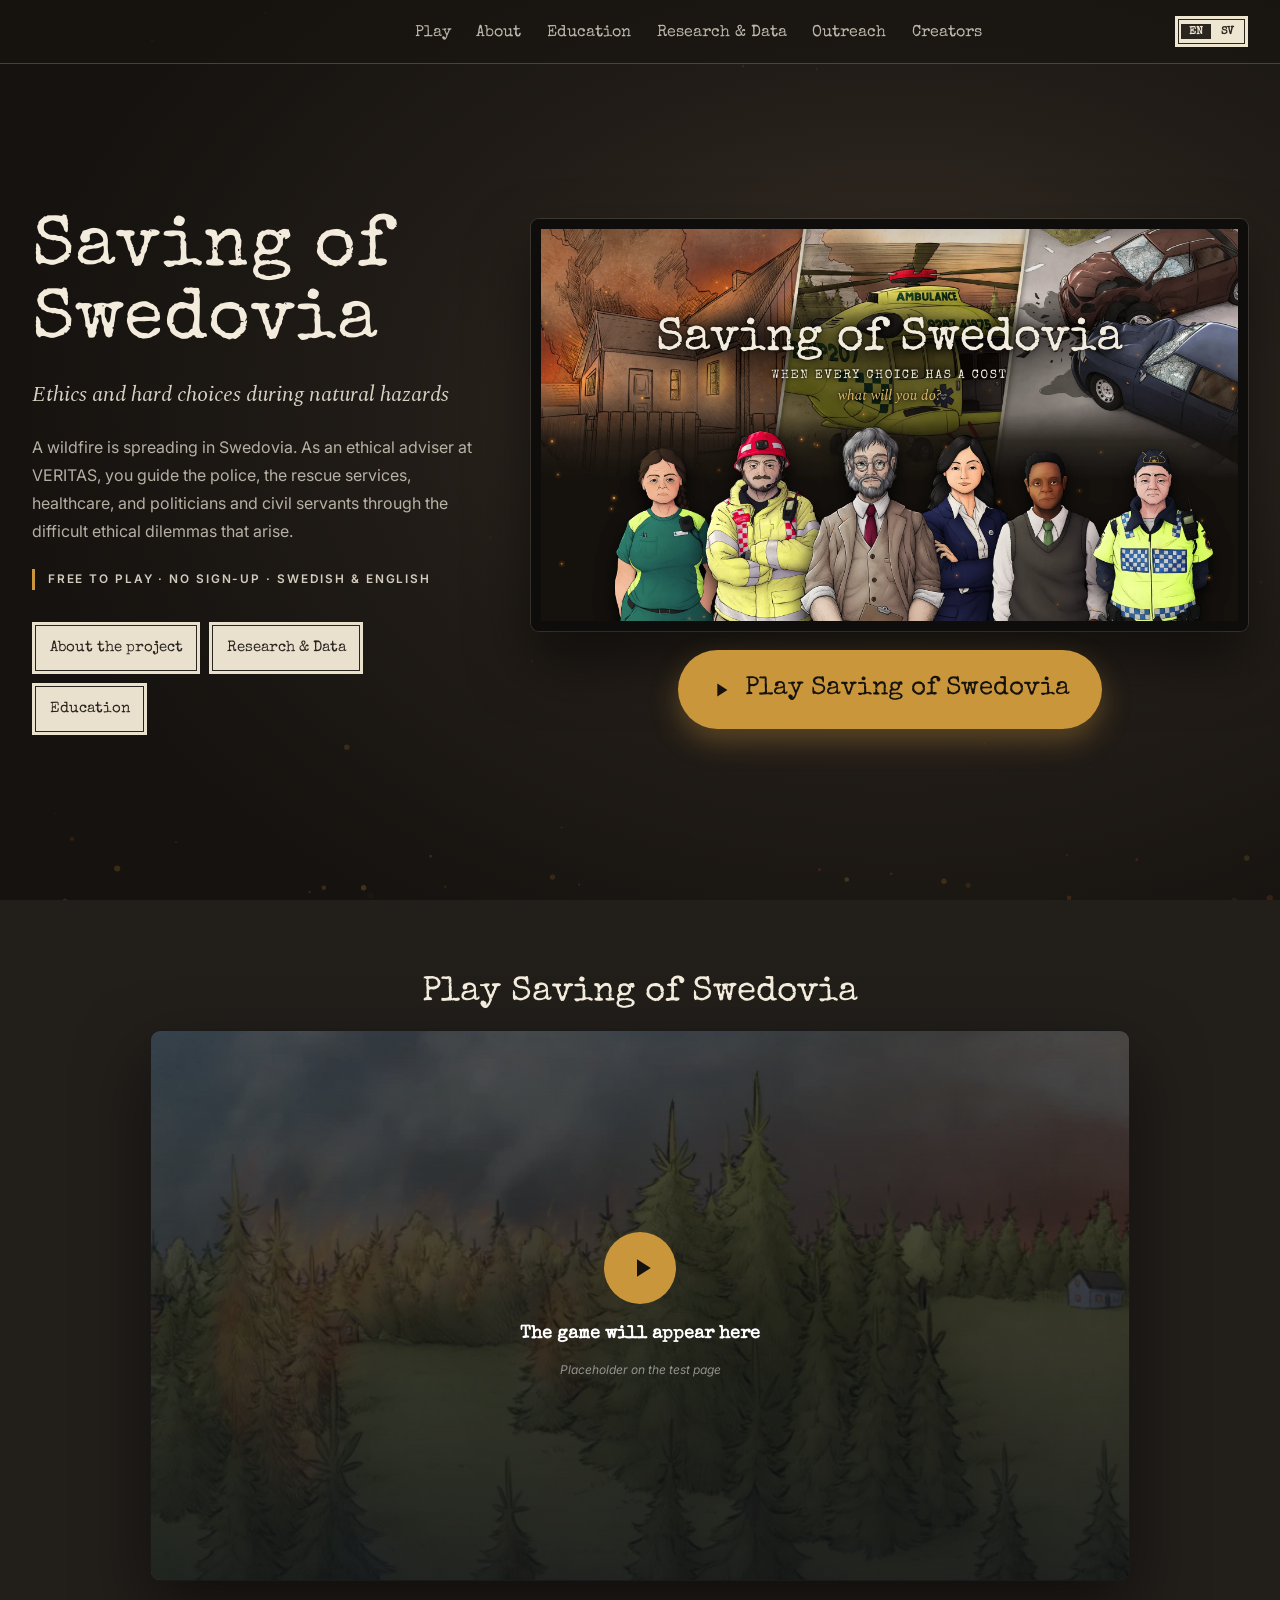
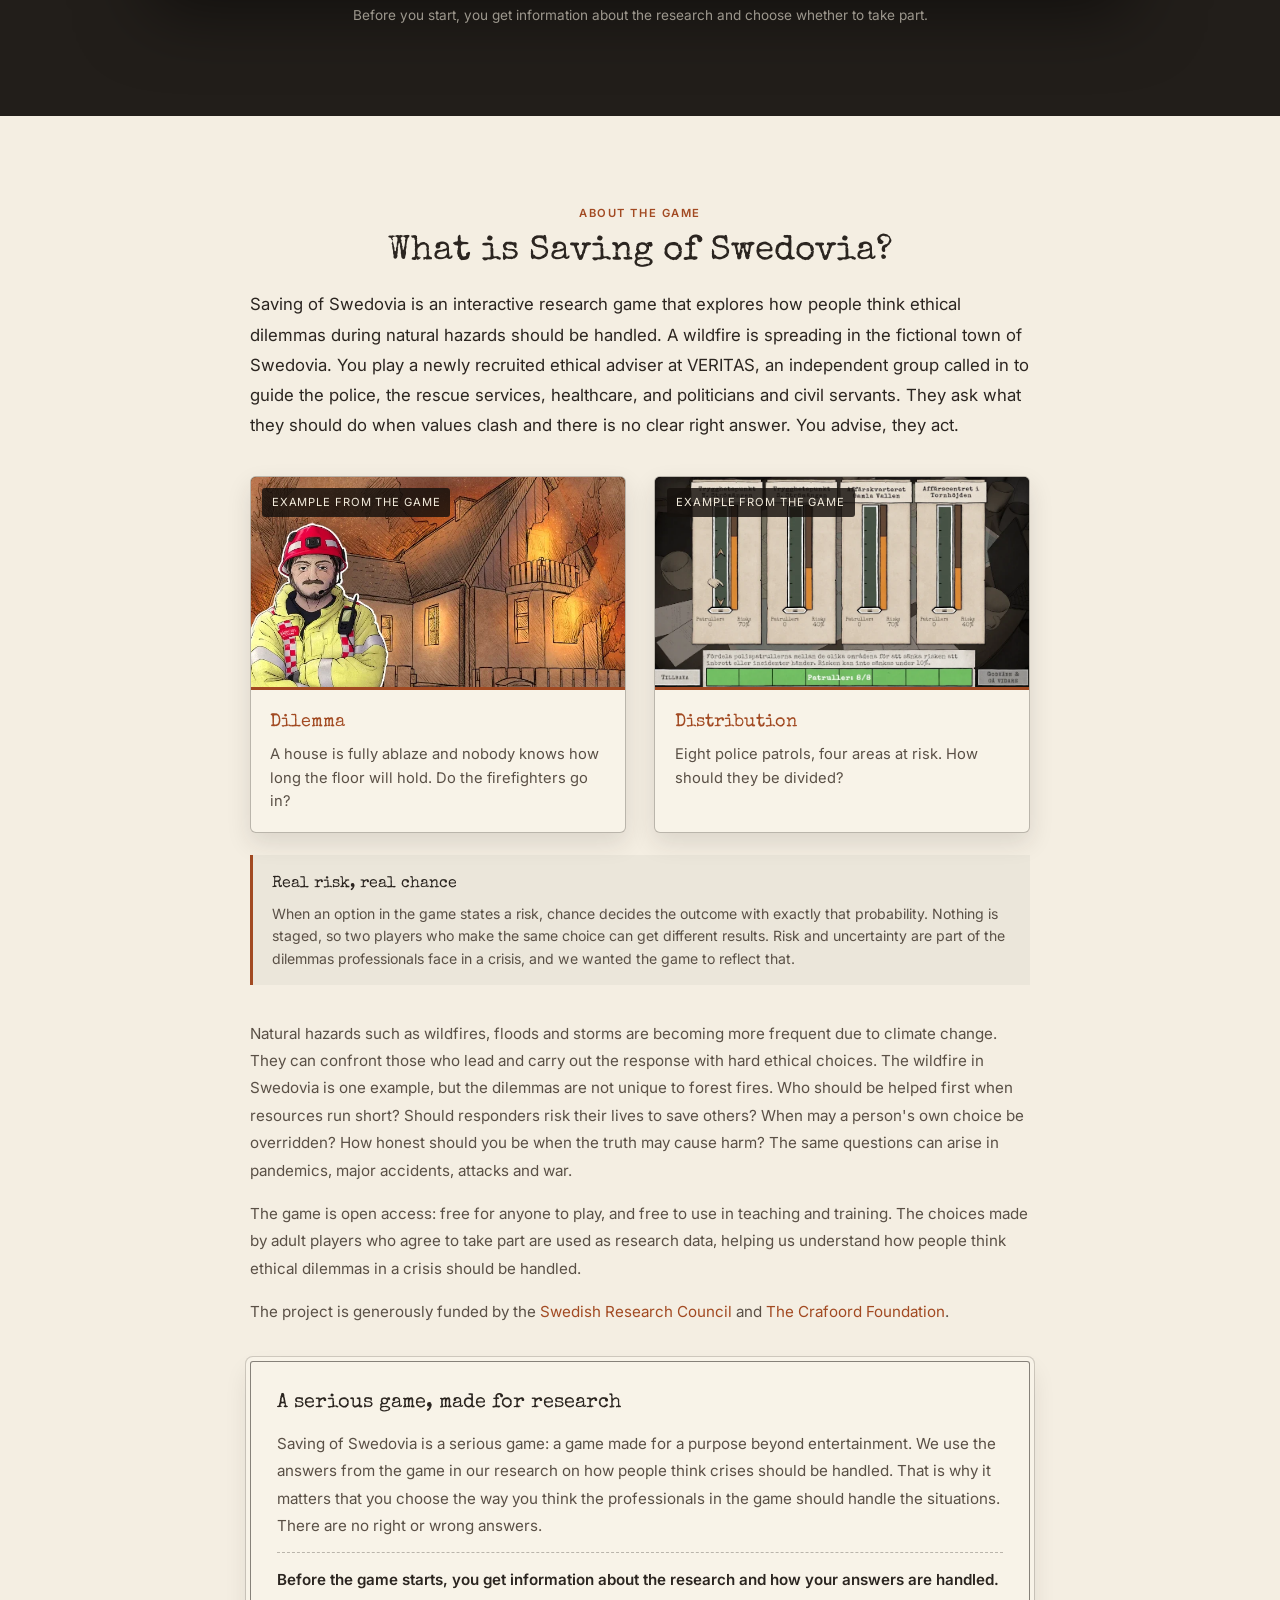
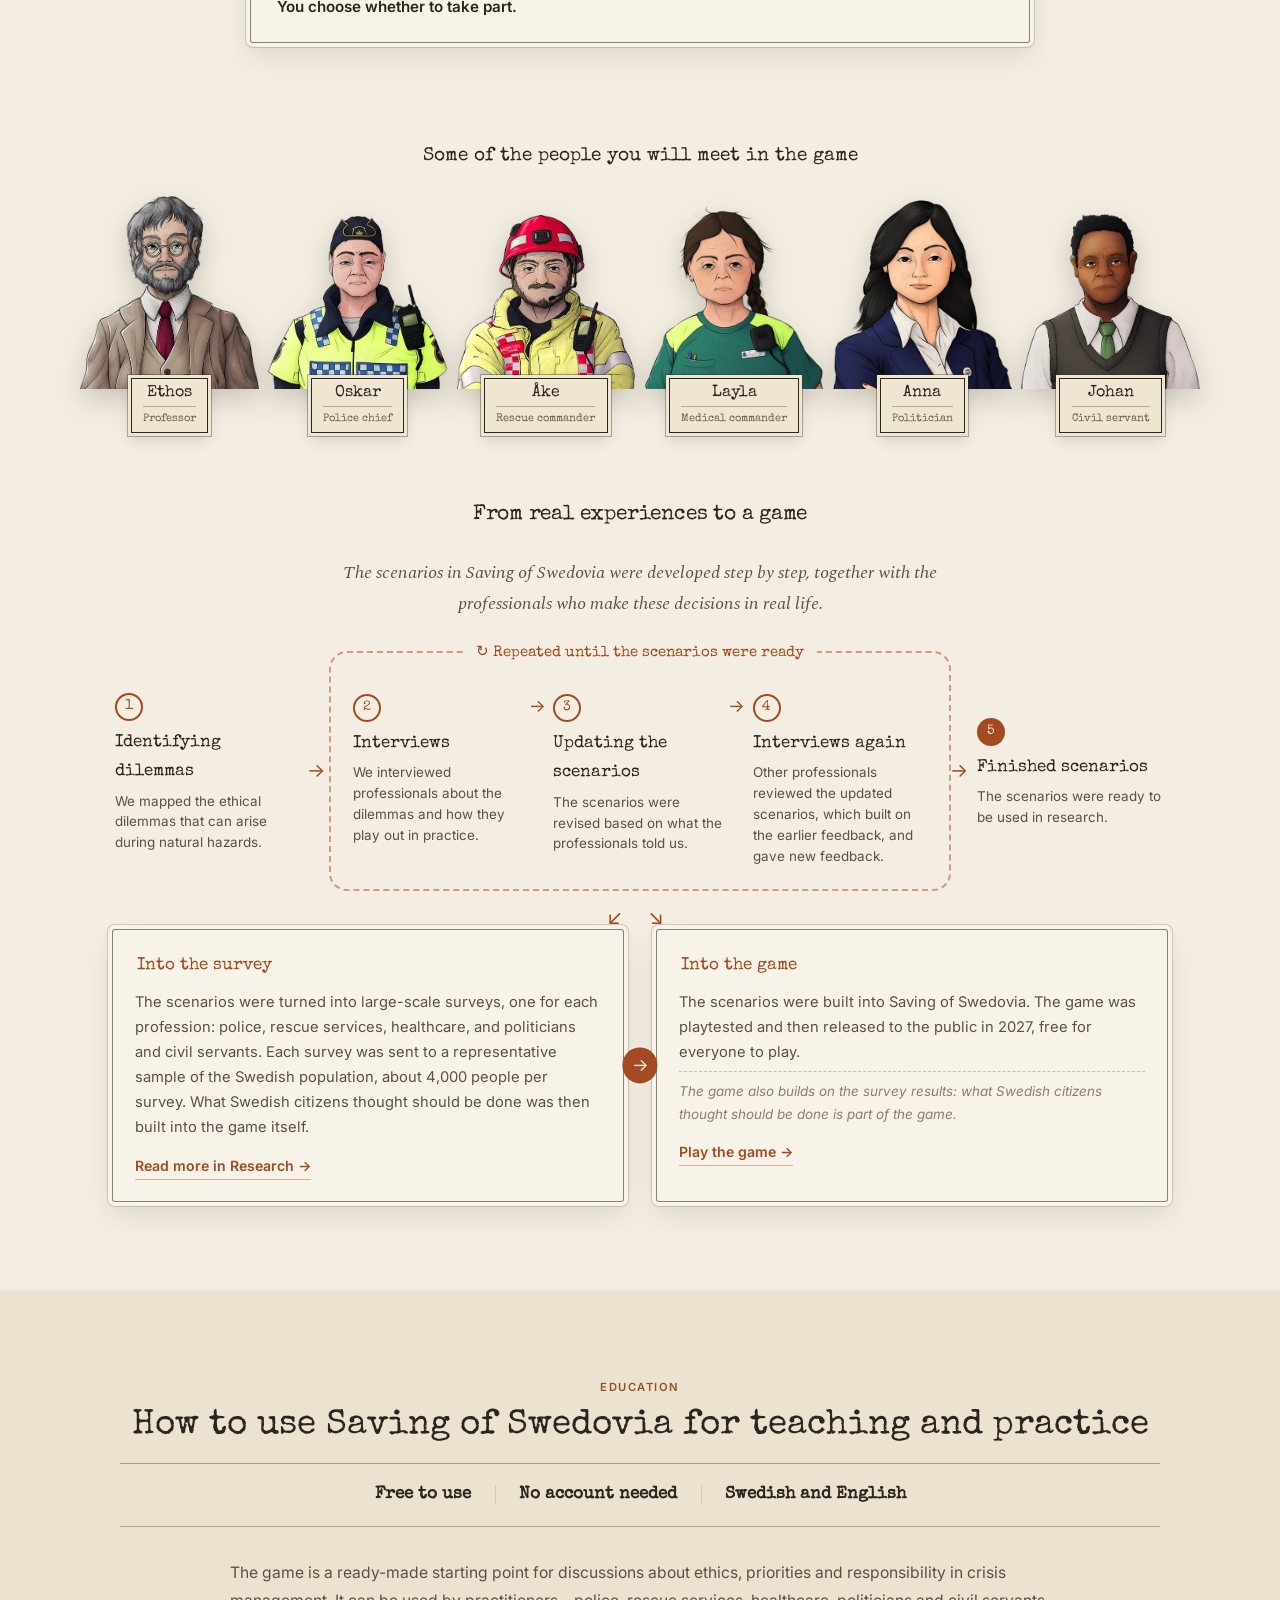
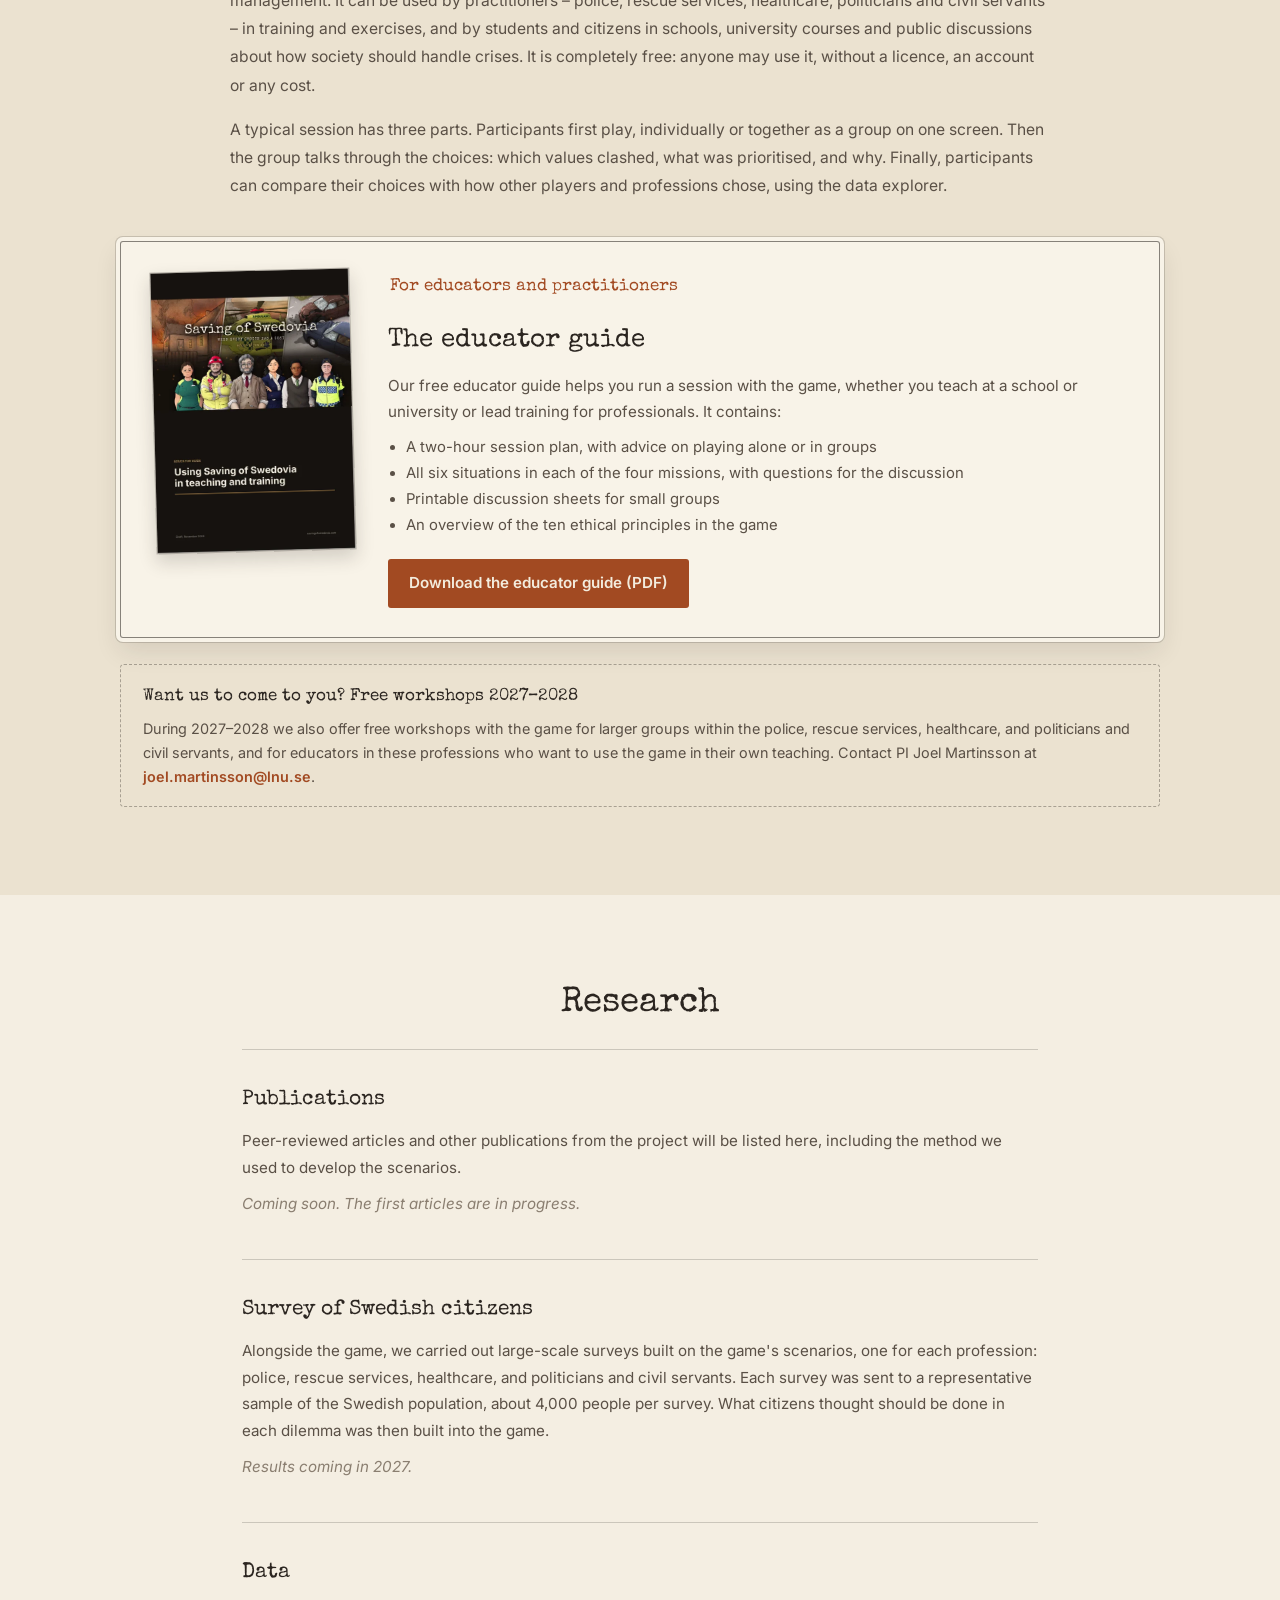
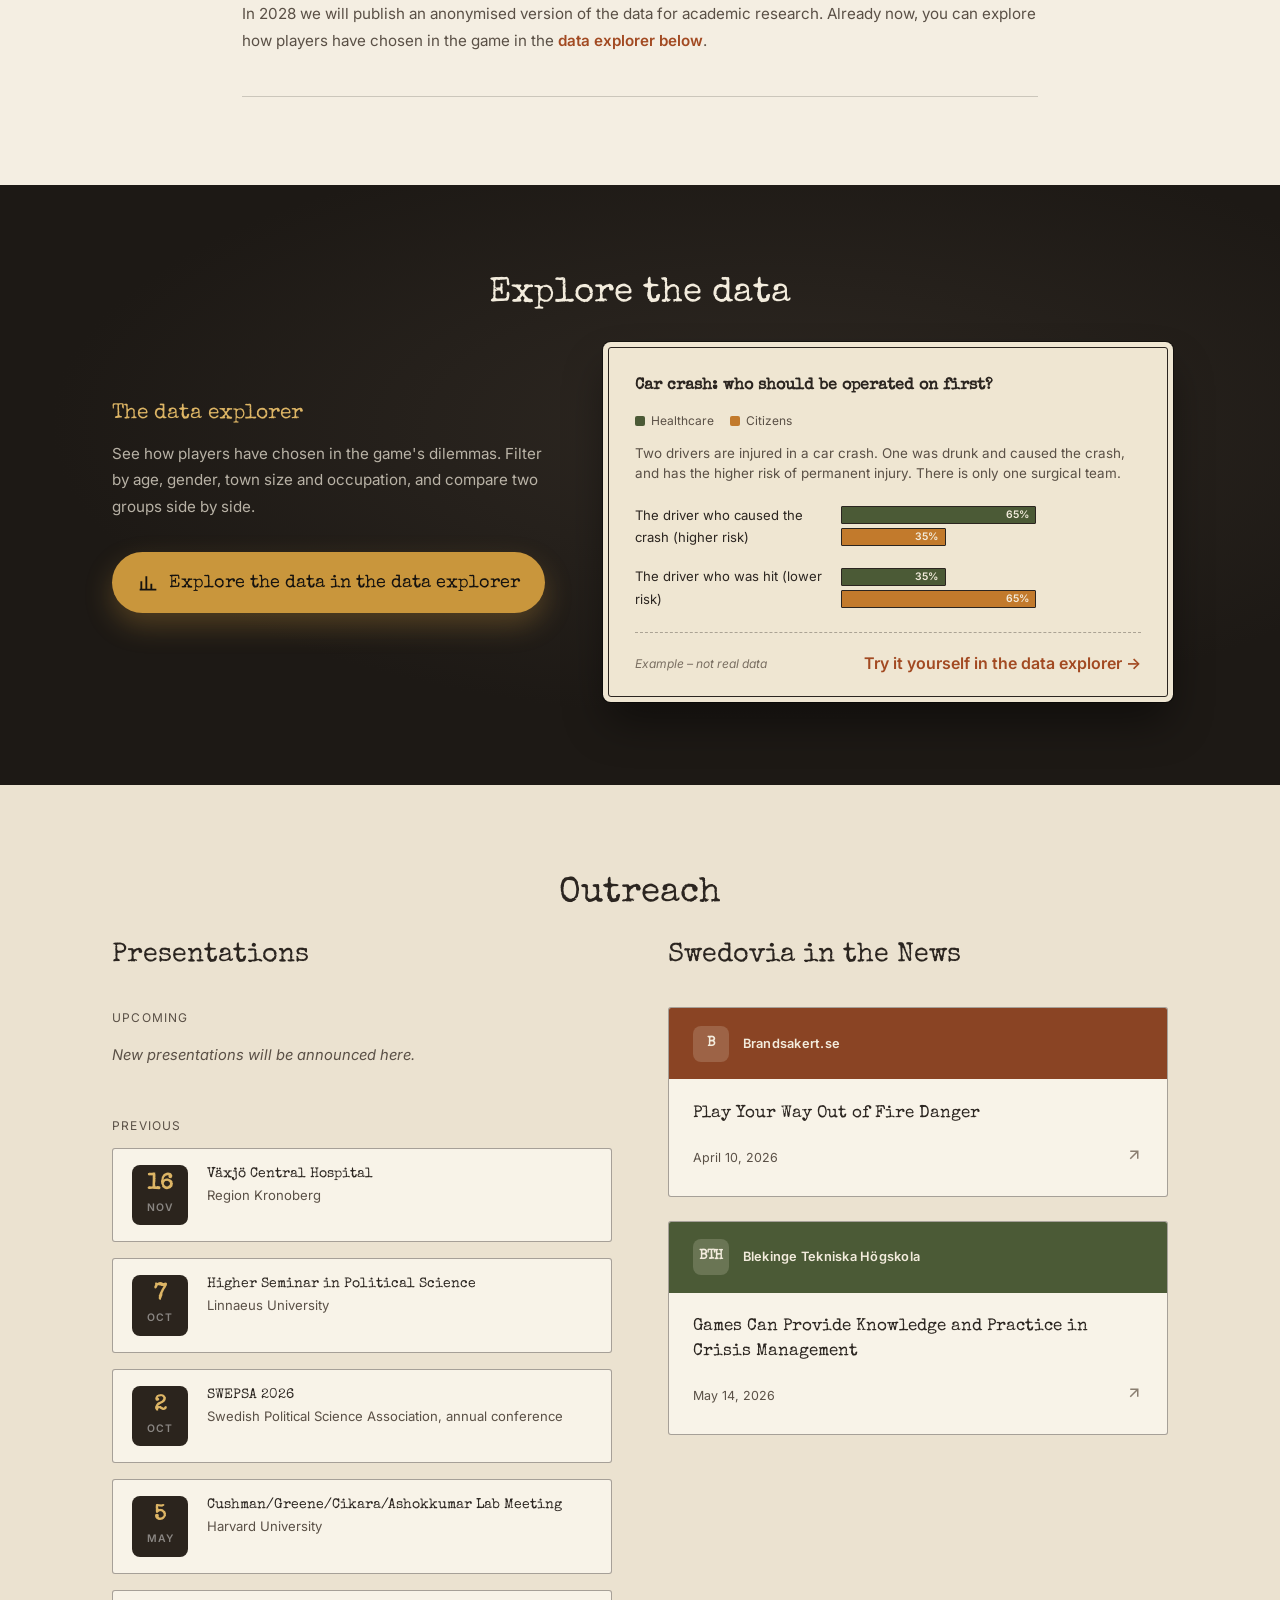
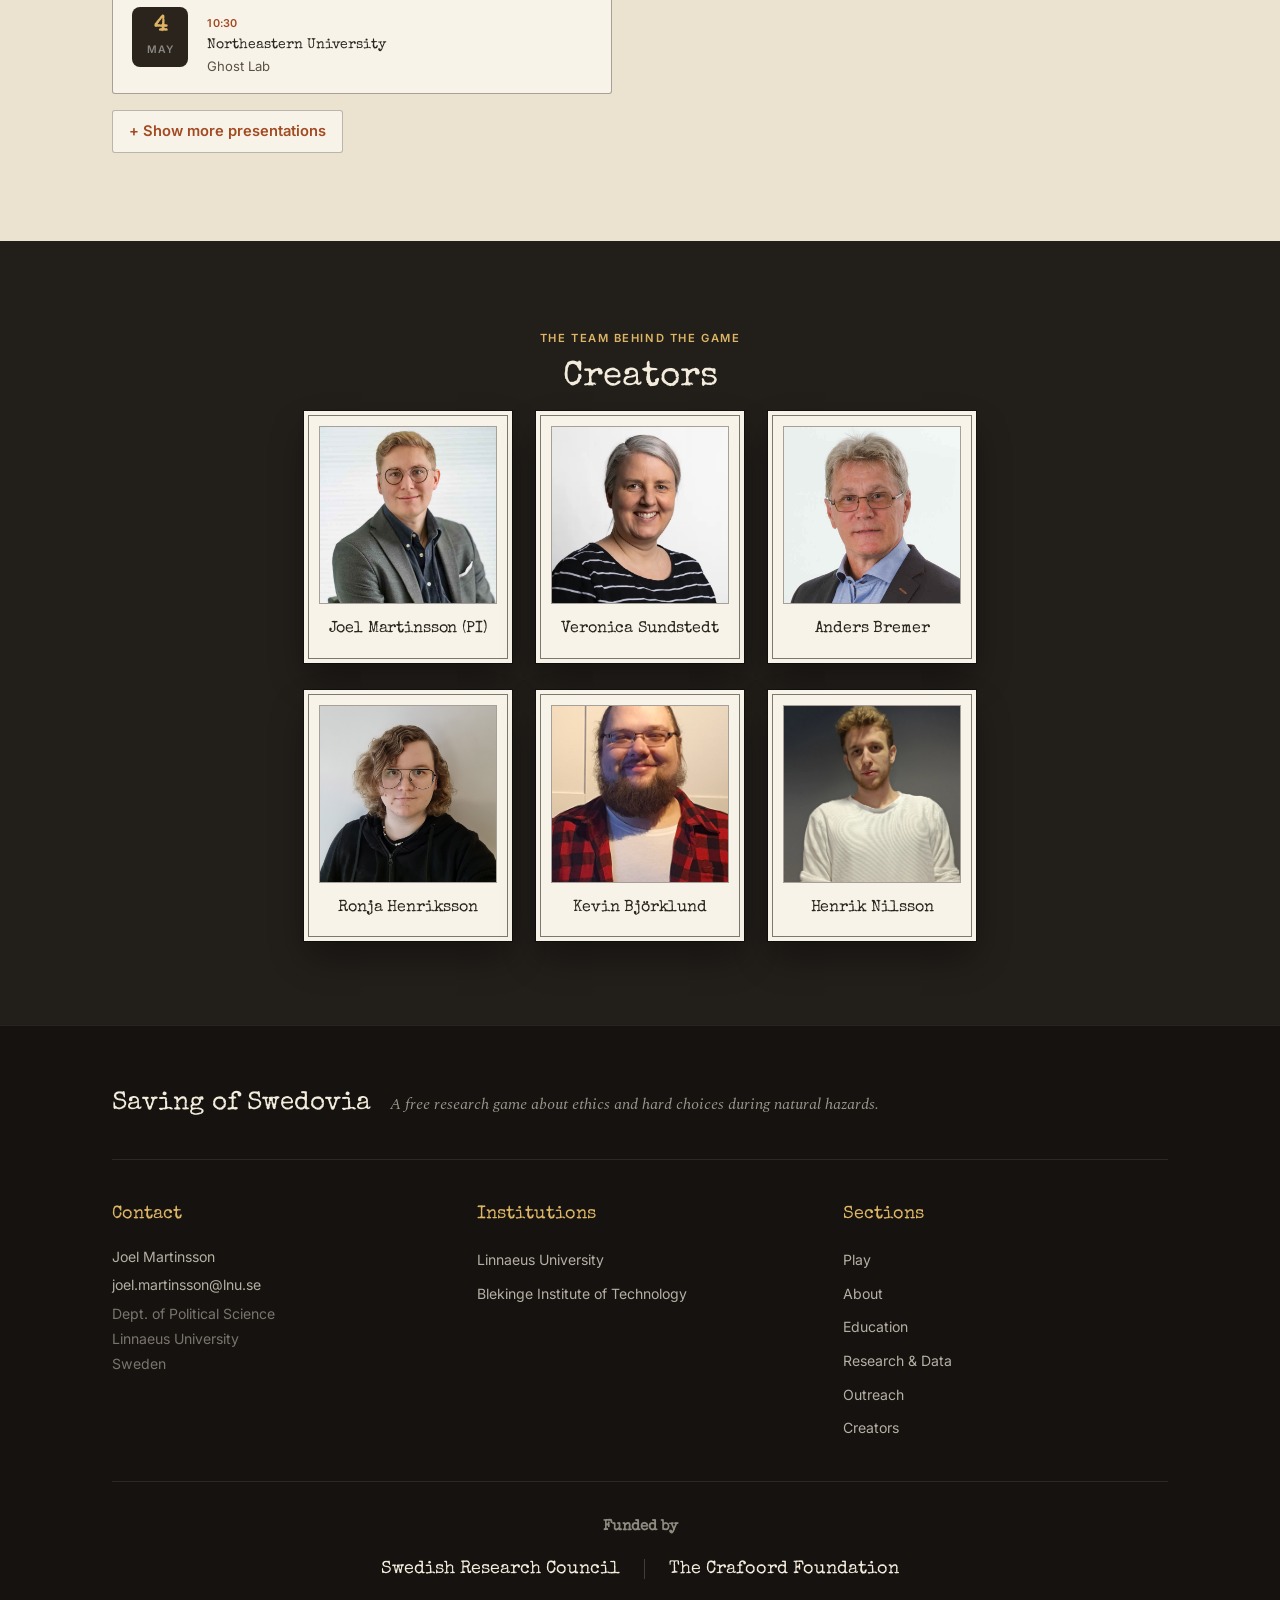
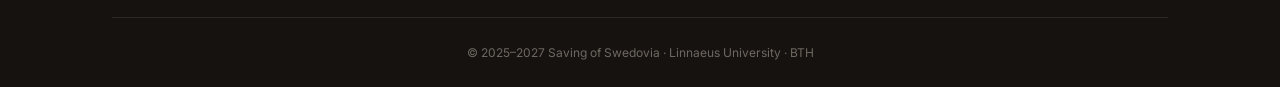
==== index.html @ f4fcccf0 "Educator guide: cleaner cover and contents, research box like website, risk-and-chance box, 'How to " ====
<!DOCTYPE html>
<html lang="en">
<head>
    <meta charset="UTF-8">
    <meta name="viewport" content="width=device-width, initial-scale=1.0">
    <title>Saving of Swedovia</title>
    <meta name="description" content="Saving of Swedovia is a free, open-access research game about ethical decision-making during natural hazards. Funded by the Swedish Research Council and the Crafoord Foundation.">
    <link rel="canonical" href="https://savingofswedovia.com/">

    <!-- Open Graph (Facebook, LinkedIn, etc.) -->
    <meta property="og:type" content="website">
    <meta property="og:url" content="https://savingofswedovia.com/">
    <meta property="og:title" content="Saving of Swedovia — A Free Research Game on Ethical Crisis Decisions">
    <meta property="og:description" content="A free, open-access game exploring how people think ethical dilemmas during natural hazards should be handled. A research project by Linnaeus University and BTH.">
    <meta property="og:image" content="https://savingofswedovia.com/images/og-image.png">
    <meta property="og:locale" content="en_US">
    <meta property="og:locale:alternate" content="sv_SE">
    <meta property="og:site_name" content="Saving of Swedovia">

    <!-- Twitter Card -->
    <meta name="twitter:card" content="summary_large_image">
    <meta name="twitter:title" content="Saving of Swedovia — A Free Research Game on Ethical Crisis Decisions">
    <meta name="twitter:description" content="A free, open-access game exploring how people think ethical dilemmas during natural hazards should be handled.">
    <meta name="twitter:image" content="https://savingofswedovia.com/images/og-image.png">

    <!-- Additional SEO -->
    <meta name="keywords" content="Saving of Swedovia, research game, serious game, ethical decision-making, natural hazards, wildfire, crisis management, education, simulation game, Swedish Research Council, Linnaeus University, BTH">
    <meta name="author" content="Joel Martinsson, Linnaeus University">
    <meta name="robots" content="index, follow">
    <meta name="google-site-verification" content="d3yPcQcrVs0xIo2dH055kTz5W8nP0IK_MBkobrfxz1A">

    <link rel="stylesheet" href="css/style.css?v=28">
    <link rel="preconnect" href="https://fonts.googleapis.com">
    <link rel="preconnect" href="https://fonts.gstatic.com" crossorigin>
    <link href="https://fonts.googleapis.com/css2?family=Special+Elite&family=Spectral:ital@1&family=Space+Grotesk:wght@400;500;600;700&family=Inter:wght@300;400;500;600;700&display=swap" rel="stylesheet">
    <link rel="icon" type="image/svg+xml" href="images/favicon.svg">
</head>
<body class="sos-home">

    <!-- ===== NAVIGATION ===== -->
    <nav class="navbar" id="navbar">
        <div class="nav-inner">
            <a href="#home" class="nav-logo">Saving of Swedovia</a>
            <ul class="nav-links" id="navLinks">
                <li><a href="#play" data-en="Play" data-sv="Spela">Play</a></li>
                <li><a href="#about" data-en="About" data-sv="Om spelet">About</a></li>
                <li><a href="#education" data-en="Education" data-sv="Utbildning">Education</a></li>
                <li><a href="#research" data-en="Research &amp; Data" data-sv="Forskning &amp; data">Research &amp; Data</a></li>
                <li><a href="#news" data-en="Outreach" data-sv="Utåtriktat">Outreach</a></li>
                <li><a href="#team" data-en="Creators" data-sv="Skaparna">Creators</a></li>
            </ul>
            <div class="nav-right">
                <button class="lang-switch" id="langSwitch" aria-label="Switch language">
                    <span class="lang-en active">EN</span>
                    <span class="lang-sv">SV</span>
                </button>
                <button class="mobile-toggle" id="mobileToggle" aria-label="Menu">
                    <span></span><span></span><span></span>
                </button>
            </div>
        </div>
    </nav>

    <!-- ===== HERO / FRONT PAGE ===== -->
    <header id="home" class="hero sos-hero">
        <div class="hero-bg sos-hero-bg">
            <canvas id="fireCanvas" aria-hidden="true"></canvas>
        </div>
        <div class="sos-hero-inner">
            <div class="sos-hero-text">
                <h1>Saving of Swedovia</h1>
                <p class="sos-hero-sub" data-en="Ethics and hard choices during natural hazards" data-sv="Etik och svåra val vid naturkatastrofer">Ethics and hard choices during natural hazards</p>
                <p class="sos-hero-lead" data-en="A wildfire is spreading in Swedovia. As an ethical adviser at VERITAS, you guide the police, the rescue services, healthcare, and politicians and civil servants through the difficult ethical dilemmas that arise." data-sv="En skogsbrand sprider sig i Swedovia. Som etisk rådgivare vid VERITAS vägleder du polisen, räddningstjänsten, vården samt politiker och tjänstemän genom de svåra etiska dilemman som uppstår.">A wildfire is spreading in Swedovia. As an ethical adviser at VERITAS, you guide the police, the rescue services, healthcare, and politicians and civil servants through the difficult ethical dilemmas that arise.</p>
                <p class="sos-hero-bar" data-en="Free to play · No sign-up · Swedish &amp; English" data-sv="Gratis att spela · Ingen inloggning · Svenska &amp; engelska">Free to play · No sign-up · Swedish &amp; English</p>
                <div class="sos-hero-tags">
                    <a href="#about" class="sos-tag" data-en="About the project" data-sv="Om projektet">About the project</a>
                    <a href="#research" class="sos-tag" data-en="Research &amp; Data" data-sv="Forskning &amp; data">Research &amp; Data</a>
                    <a href="#education" class="sos-tag" data-en="Education" data-sv="Utbildning">Education</a>
                </div>
            </div>
            <div class="sos-hero-game">
                <a href="#play" class="sos-hero-screen" aria-label="Play Saving of Swedovia">
                    <img src="images/cover-title.webp?v=3" alt="The characters of Saving of Swedovia in front of a burning house, an ambulance helicopter and a car crash">
                </a>
                <a href="#play" class="sos-hero-play">
                    <svg viewBox="0 0 24 24" width="22" height="22" fill="currentColor" aria-hidden="true"><path d="M8 5v14l11-7z"/></svg>
                    <span data-en="Play Saving of Swedovia" data-sv="Spela Saving of Swedovia">Play Saving of Swedovia</span>
                </a>
            </div>
        </div>
    </header>

    <!-- ===== THE GAME ===== -->
    <section id="play" class="section section-dark sos-play">
        <div class="container">
            <h2 class="section-heading light" data-en="Play Saving of Swedovia" data-sv="Spela Saving of Swedovia">Play Saving of Swedovia</h2>

            <!-- STAGE 2: replace this placeholder with the real game iframe (src="/build/index.html") -->
            <div class="sos-game-frame">
                <div class="sos-game-placeholder">
                    <div class="sos-game-playicon">
                        <svg viewBox="0 0 24 24" width="30" height="30" fill="currentColor" aria-hidden="true"><path d="M8 5v14l11-7z"/></svg>
                    </div>
                    <p class="sos-game-placeholder-title" data-en="The game will appear here" data-sv="Spelet kommer att visas här">The game will appear here</p>
                    <p class="sos-placeholder-note" data-en="Placeholder on the test page" data-sv="Platshållare på testsidan">Placeholder on the test page</p>
                </div>
            </div>

            <p class="sos-play-note" data-en="Before you start, you get information about the research and choose whether to take part." data-sv="Innan du börjar får du information om forskningen och väljer själv om du vill delta.">Before you start, you get information about the research and choose whether to take part.</p>
        </div>
    </section>

    <!-- ===== ABOUT ===== -->
    <section id="about" class="section">
        <div class="container">
            <div class="section-eyebrow" data-en="About the game" data-sv="Om spelet">About the game</div>
            <h2 class="section-heading" data-en="What is Saving of Swedovia?" data-sv="Vad är Saving of Swedovia?">What is Saving of Swedovia?</h2>

            <div class="about-content">
                <p class="lead" data-en="Saving of Swedovia is an interactive research game that explores how people think ethical dilemmas during natural hazards should be handled. A wildfire is spreading in the fictional town of Swedovia. You play a newly recruited ethical adviser at VERITAS, an independent group called in to guide the police, the rescue services, healthcare, and politicians and civil servants. They ask what they should do when values clash and there is no clear right answer. You advise, they act." data-sv="Saving of Swedovia är ett interaktivt forskningsspel som utforskar hur människor anser att etiska dilemman vid naturkatastrofer bör hanteras. En skogsbrand sprider sig i den fiktiva staden Swedovia. Du spelar en nyrekryterad etisk rådgivare vid VERITAS, en oberoende grupp som kallas in för att vägleda polisen, räddningstjänsten, vården samt politiker och tjänstemän. De frågar vad de bör göra när värden krockar och det saknas tydliga rätta svar. Du ger råd, de agerar.">Saving of Swedovia is an interactive research game that explores how people think ethical dilemmas during natural hazards should be handled. A wildfire is spreading in the fictional town of Swedovia. You play a newly recruited ethical adviser at VERITAS, an independent group called in to guide the police, the rescue services, healthcare, and politicians and civil servants. They ask what they should do when values clash and there is no clear right answer. You advise, they act.</p>
                <div class="sos-about-examples">
                    <figure class="sos-ex">
                        <div class="sos-ex-img">
                            <img src="images/game-fire-dilemma.webp" alt="" loading="lazy">
                            <span class="sos-ex-badge" data-en="Example from the game" data-sv="Exempel från spelet">Example from the game</span>
                        </div>
                        <figcaption>
                            <span class="sos-ex-kind" data-en="Dilemma" data-sv="Dilemma">Dilemma</span>
                            <span class="sos-ex-text" data-en="A house is fully ablaze and nobody knows how long the floor will hold. Do the firefighters go in?" data-sv="Ett hus är övertänt och ingen vet hur länge bjälklaget håller. Ska brandmännen gå in?">A house is fully ablaze and nobody knows how long the floor will hold. Do the firefighters go in?</span>
                        </figcaption>
                    </figure>
                    <figure class="sos-ex">
                        <div class="sos-ex-img">
                            <img src="images/game-patrols.webp" alt="" loading="lazy">
                            <span class="sos-ex-badge" data-en="Example from the game" data-sv="Exempel från spelet">Example from the game</span>
                        </div>
                        <figcaption>
                            <span class="sos-ex-kind" data-en="Distribution" data-sv="Fördelning">Distribution</span>
                            <span class="sos-ex-text" data-en="Eight police patrols, four areas at risk. How should they be divided?" data-sv="Åtta polispatruller, fyra utsatta områden. Hur bör de fördelas?">Eight police patrols, four areas at risk. How should they be divided?</span>
                        </figcaption>
                    </figure>
                </div>
                <div class="sos-chance">
                    <h4 data-en="Real risk, real chance" data-sv="Verklig risk, verklig slump">Real risk, real chance</h4>
                    <p data-en="When an option in the game states a risk, chance decides the outcome with exactly that probability. Nothing is staged, so two players who make the same choice can get different results. Risk and uncertainty are part of the dilemmas professionals face in a crisis, and we wanted the game to reflect that." data-sv="När ett alternativ i spelet anger en risk avgör slumpen utfallet med exakt den sannolikheten. Inget är tillrättalagt, så två spelare som gör samma val kan få olika resultat. Risk och osäkerhet är en del av de dilemman som yrkesverksamma ställs inför i en kris, och det ville vi att spelet skulle spegla.">When an option in the game states a risk, chance decides the outcome with exactly that probability. Nothing is staged, so two players who make the same choice can get different results. Risk and uncertainty are part of the dilemmas professionals face in a crisis, and we wanted the game to reflect that.</p>
                </div>

                <p data-en="Natural hazards such as wildfires, floods and storms are becoming more frequent due to climate change. They can confront those who lead and carry out the response with hard ethical choices. The wildfire in Swedovia is one example, but the dilemmas are not unique to forest fires. Who should be helped first when resources run short? Should responders risk their lives to save others? When may a person&#39;s own choice be overridden? How honest should you be when the truth may cause harm? The same questions can arise in pandemics, major accidents, attacks and war." data-sv="Naturkatastrofer som skogsbränder, översvämningar och stormar blir vanligare till följd av klimatförändringarna. De kan ställa dem som leder och genomför insatserna inför svåra etiska val. Skogsbranden i Swedovia är ett exempel, men dilemmana är inte unika för skogsbränder. Vem ska få hjälp först när resurserna inte räcker? Ska personalen riskera sina liv för att rädda andra? När får en människas eget val åsidosättas? Hur ärlig ska man vara när sanningen kan göra skada? Samma frågor kan uppstå vid pandemier, stora olyckor, attentat och krig.">Natural hazards such as wildfires, floods and storms are becoming more frequent due to climate change. They can confront those who lead and carry out the response with hard ethical choices. The wildfire in Swedovia is one example, but the dilemmas are not unique to forest fires. Who should be helped first when resources run short? Should responders risk their lives to save others? When may a person&#39;s own choice be overridden? How honest should you be when the truth may cause harm? The same questions can arise in pandemics, major accidents, attacks and war.</p>

                <p data-en="The game is open access: free for anyone to play, and free to use in teaching and training. The choices made by adult players who agree to take part are used as research data, helping us understand how people think ethical dilemmas in a crisis should be handled." data-sv="Spelet är öppet tillgängligt: gratis för alla att spela och fritt att använda i undervisning och utbildning. De val som görs av vuxna spelare som samtycker till att delta används som forskningsdata och hjälper oss att förstå hur människor anser att etiska dilemman i en kris bör hanteras.">The game is open access: free for anyone to play, and free to use in teaching and training. The choices made by adult players who agree to take part are used as research data, helping us understand how people think ethical dilemmas in a crisis should be handled.</p>

                <p data-en="The project is generously funded by the &lt;a href='https://www.vr.se/english.html' target='_blank' rel='noopener'&gt;Swedish Research Council&lt;/a&gt; and &lt;a href='https://www.crafoord.se/en/' target='_blank' rel='noopener'&gt;The Crafoord Foundation&lt;/a&gt;." data-sv="Projektet finansieras generöst av &lt;a href='https://www.vr.se/english.html' target='_blank' rel='noopener'&gt;Vetenskapsrådet&lt;/a&gt; och &lt;a href='https://www.crafoord.se/en/' target='_blank' rel='noopener'&gt;Crafoordska stiftelsen&lt;/a&gt;.">The project is generously funded by the <a href="https://www.vr.se/english.html" target="_blank" rel="noopener">Swedish Research Council</a> and <a href="https://www.crafoord.se/en/" target="_blank" rel="noopener">The Crafoord Foundation</a>.</p>

                <div class="sos-paper sos-serious">
                    <h3 data-en="A serious game, made for research" data-sv="Ett seriöst spel, gjort för forskning">A serious game, made for research</h3>
                    <p data-en="Saving of Swedovia is a serious game: a game made for a purpose beyond entertainment. We use the answers from the game in our research on how people think crises should be handled. That is why it matters that you choose the way you think the professionals in the game should handle the situations. There are no right or wrong answers." data-sv="Saving of Swedovia är ett seriöst spel: ett spel som är gjort för ett syfte bortom underhållning. Vi använder svaren från spelet i vår forskning om hur människor anser att kriser bör hanteras. Därför är det viktigt att du väljer så som du anser att de yrkesverksamma i spelet bör hantera situationerna. Det finns inga rätta eller felaktiga svar.">Saving of Swedovia is a serious game: a game made for a purpose beyond entertainment. We use the answers from the game in our research on how people think crises should be handled. That is why it matters that you choose the way you think the professionals in the game should handle the situations. There are no right or wrong answers.</p>
                    <p class="sos-serious-note" data-en="Before the game starts, you get information about the research and how your answers are handled. You choose whether to take part." data-sv="Innan spelet börjar får du information om forskningen och om hur dina svar hanteras. Du väljer själv om du vill delta.">Before the game starts, you get information about the research and how your answers are handled. You choose whether to take part.</p>
                </div>
            </div>

            <div class="sos-inside">
                <div class="sos-inside-grid">
                    <div class="sos-cast">
                        <h4 class="sos-cast-heading" data-en="Some of the people you will meet in the game" data-sv="Några av de personer du möter i spelet">Some of the people you will meet in the game</h4>
                        <div class="sos-cast-row">
                        <figure class="sos-cast-person">
                            <img src="images/cast-ethos.webp" alt="Professor Ethos" loading="lazy">
                            <figcaption class="sos-cast-tag"><span class="sos-cast-name">Ethos</span><span class="sos-cast-role" data-en="Professor" data-sv="Professor">Professor</span></figcaption>
                        </figure>
                        <figure class="sos-cast-person">
                            <img src="images/cast-oskar.webp?v=2" alt="Oskar" loading="lazy">
                            <figcaption class="sos-cast-tag"><span class="sos-cast-name">Oskar</span><span class="sos-cast-role" data-en="Police chief" data-sv="Polischef">Police chief</span></figcaption>
                        </figure>
                        <figure class="sos-cast-person">
                            <img src="images/cast-ake.webp" alt="Åke" loading="lazy">
                            <figcaption class="sos-cast-tag"><span class="sos-cast-name">Åke</span><span class="sos-cast-role" data-en="Rescue commander" data-sv="Insatsledare">Rescue commander</span></figcaption>
                        </figure>
                        <figure class="sos-cast-person">
                            <img src="images/cast-layla.webp" alt="Layla" loading="lazy">
                            <figcaption class="sos-cast-tag"><span class="sos-cast-name">Layla</span><span class="sos-cast-role" data-en="Medical commander" data-sv="Sjukvårdsledare">Medical commander</span></figcaption>
                        </figure>
                        <figure class="sos-cast-person">
                            <img src="images/cast-anna.webp" alt="Anna" loading="lazy">
                            <figcaption class="sos-cast-tag"><span class="sos-cast-name">Anna</span><span class="sos-cast-role" data-en="Politician" data-sv="Politiker">Politician</span></figcaption>
                        </figure>
                        <figure class="sos-cast-person">
                            <img src="images/cast-johan.webp" alt="Johan" loading="lazy">
                            <figcaption class="sos-cast-tag"><span class="sos-cast-name">Johan</span><span class="sos-cast-role" data-en="Civil servant" data-sv="Tjänsteman">Civil servant</span></figcaption>
                        </figure>
                        </div>
                    </div>
                </div>
            </div>

            <div class="sos-loop" id="made">
                <h3 class="phases-heading" data-en="From real experiences to a game" data-sv="Från verkliga erfarenheter till ett spel">From real experiences to a game</h3>
                <p class="sos-loop-intro" data-en="The scenarios in Saving of Swedovia were developed step by step, together with the professionals who make these decisions in real life." data-sv="Scenarierna i Saving of Swedovia togs fram steg för steg, tillsammans med de yrkesverksamma som fattar dessa beslut i verkligheten.">The scenarios in Saving of Swedovia were developed step by step, together with the professionals who make these decisions in real life.</p>

                <div class="sos-loop-flow">
                        <div class="sos-loop-step">
                            <span class="sos-loop-n">1</span>
                            <h4 data-en="Identifying dilemmas" data-sv="Att identifiera dilemman">Identifying dilemmas</h4>
                            <p data-en="We mapped the ethical dilemmas that can arise during natural hazards." data-sv="Vi kartlade de etiska dilemman som kan uppstå vid naturkatastrofer.">We mapped the ethical dilemmas that can arise during natural hazards.</p>
                        </div>
                    <div class="sos-loop-cycle">
                        <span class="sos-loop-tag" data-en="↻ Repeated until the scenarios were ready" data-sv="↻ Upprepades tills scenarierna var klara">↻ Repeated until the scenarios were ready</span>
                        <div class="sos-loop-step">
                            <span class="sos-loop-n">2</span>
                            <h4 data-en="Interviews" data-sv="Intervjuer">Interviews</h4>
                            <p data-en="We interviewed professionals about the dilemmas and how they play out in practice." data-sv="Vi intervjuade yrkesverksamma om dilemmana och hur de ser ut i praktiken.">We interviewed professionals about the dilemmas and how they play out in practice.</p>
                        </div>
                        <div class="sos-loop-step">
                            <span class="sos-loop-n">3</span>
                            <h4 data-en="Updating the scenarios" data-sv="Uppdaterade scenarier">Updating the scenarios</h4>
                            <p data-en="The scenarios were revised based on what the professionals told us." data-sv="Scenarierna reviderades utifrån vad de yrkesverksamma berättade.">The scenarios were revised based on what the professionals told us.</p>
                        </div>
                        <div class="sos-loop-step">
                            <span class="sos-loop-n">4</span>
                            <h4 data-en="Interviews again" data-sv="Nya intervjuer">Interviews again</h4>
                            <p data-en="Other professionals reviewed the updated scenarios, which built on the earlier feedback, and gave new feedback." data-sv="Andra yrkesverksamma granskade de uppdaterade scenarierna, som byggde på den tidigare återkopplingen, och gav ny återkoppling.">Other professionals reviewed the updated scenarios, which built on the earlier feedback, and gave new feedback.</p>
                        </div>
                    </div>
                        <div class="sos-loop-step sos-loop-step--done">
                            <span class="sos-loop-n">5</span>
                            <h4 data-en="Finished scenarios" data-sv="Färdiga scenarier">Finished scenarios</h4>
                            <p data-en="The scenarios were ready to be used in research." data-sv="Scenarierna var redo att användas i forskningen.">The scenarios were ready to be used in research.</p>
                        </div>
                </div>

                <div class="sos-loop-fork sos-loop-fork--seq">
                    <div class="sos-paper sos-loop-out">
                        <span class="sos-shot-kicker" data-en="Into the survey" data-sv="In i enkäten">Into the survey</span>
                        <p data-en="The scenarios were turned into large-scale surveys, one for each profession: police, rescue services, healthcare, and politicians and civil servants. Each survey was sent to a representative sample of the Swedish population, about 4,000 people per survey. What Swedish citizens thought should be done was then built into the game itself." data-sv="Scenarierna blev storskaliga enkäter, en för varje yrkesgrupp: polis, räddningstjänst, vård samt politiker och tjänstemän. Varje enkät skickades till ett representativt urval av Sveriges befolkning, omkring 4 000 personer per enkät. Det som svenska medborgare ansåg borde göras byggdes sedan in i själva spelet.">The scenarios were turned into large-scale surveys, one for each profession: police, rescue services, healthcare, and politicians and civil servants. Each survey was sent to a representative sample of the Swedish population, about 4,000 people per survey. What Swedish citizens thought should be done was then built into the game itself.</p>
                        <a href="#survey" class="sos-process-link" data-en="Read more in Research →" data-sv="Läs mer under Forskning →">Read more in Research →</a>
                    </div>
                    <div class="sos-paper sos-loop-out">
                        <span class="sos-shot-kicker" data-en="Into the game" data-sv="In i spelet">Into the game</span>
                        <p data-en="The scenarios were built into Saving of Swedovia. The game was playtested and then released to the public in 2027, free for everyone to play." data-sv="Scenarierna byggdes in i Saving of Swedovia. Spelet speltestades och lanserades sedan för allmänheten 2027, gratis för alla att spela.">The scenarios were built into Saving of Swedovia. The game was playtested and then released to the public in 2027, free for everyone to play.</p>
                        <p class="sos-loop-small" data-en="The game also builds on the survey results: what Swedish citizens thought should be done is part of the game." data-sv="Spelet bygger också på enkätresultaten: det som svenska medborgare ansåg borde göras finns med i spelet.">The game also builds on the survey results: what Swedish citizens thought should be done is part of the game.</p>
                        <a href="#play" class="sos-process-link" data-en="Play the game →" data-sv="Spela spelet →">Play the game →</a>
                    </div>
                </div>
            </div>
        </div>
    </section>

    <!-- ===== EDUCATION ===== -->
    <section id="education" class="section section-alt">
        <div class="container">
            <div class="section-eyebrow" data-en="Education" data-sv="Utbildning">Education</div>
            <h2 class="section-heading" data-en="How to use Saving of Swedovia for teaching and practice" data-sv="Så kan Saving of Swedovia användas i undervisning och övning">How to use Saving of Swedovia for teaching and practice</h2>

            <ul class="sos-free-strip">
                <li data-en="Free to use" data-sv="Gratis att använda">Free to use</li>
                <li data-en="No account needed" data-sv="Inget konto behövs">No account needed</li>
                <li data-en="Swedish and English" data-sv="Svenska och engelska">Swedish and English</li>
            </ul>

            <div class="sos-edu-intro sos-edu-intro--stack">
                <div class="sos-prose">
                    <p data-en="The game is a ready-made starting point for discussions about ethics, priorities and responsibility in crisis management. It can be used by practitioners – police, rescue services, healthcare, politicians and civil servants – in training and exercises, and by students and citizens in schools, university courses and public discussions about how society should handle crises. It is completely free: anyone may use it, without a licence, an account or any cost." data-sv="Spelet är en färdig utgångspunkt för diskussioner om etik, prioriteringar och ansvar i krishantering. Det kan användas av yrkesverksamma – polis, räddningstjänst, vård, politiker och tjänstemän – i utbildningar och övningar, och av elever, studenter och medborgare i skolan, på universitetskurser och i samtal om hur samhället bör hantera kriser. Det är helt gratis: alla får använda det, utan licens, konto eller kostnad.">The game is a ready-made starting point for discussions about ethics, priorities and responsibility in crisis management. It can be used by practitioners – police, rescue services, healthcare, politicians and civil servants – in training and exercises, and by students and citizens in schools, university courses and public discussions about how society should handle crises. It is completely free: anyone may use it, without a licence, an account or any cost.</p>
                    <p data-en="A typical session has three parts. Participants first play, individually or together as a group on one screen. Then the group talks through the choices: which values clashed, what was prioritised, and why. Finally, participants can compare their choices with how other players and professions chose, using the data explorer." data-sv="Ett typiskt pass har tre delar. Först spelar deltagarna, var för sig eller tillsammans som grupp vid en skärm. Sedan går gruppen igenom valen: vilka värden krockade, vad prioriterades och varför. Till sist kan deltagarna jämföra sina val med hur andra spelare och yrkesgrupper valde, med hjälp av datautforskaren.">A typical session has three parts. Participants first play, individually or together as a group on one screen. Then the group talks through the choices: which values clashed, what was prioritised, and why. Finally, participants can compare their choices with how other players and professions chose, using the data explorer.</p>
                </div>
            </div>

            <div class="sos-paper sos-guide">
                <a href="downloads/saving-of-swedovia-educator-guide.pdf" class="sos-guide-cover" download><img src="images/guide-cover.webp?v=3" alt="Cover of the educator guide" loading="lazy"></a>
                <div class="sos-guide-text">
                    <span class="sos-shot-kicker" data-en="For educators and practitioners" data-sv="För lärare, utbildare och yrkesverksamma">For educators and practitioners</span>
                    <h3 data-en="The educator guide" data-sv="Lärarhandledningen">The educator guide</h3>
                    <p data-en="Our free educator guide helps you run a session with the game, whether you teach at a school or university or lead training for professionals. It contains:" data-sv="Vår kostnadsfria lärarhandledning hjälper dig att hålla ett pass med spelet, oavsett om du undervisar i skolan eller på universitetet eller leder utbildning för yrkesverksamma. Den innehåller:">Our free educator guide helps you run a session with the game, whether you teach at a school or university or lead training for professionals. It contains:</p>
                    <ul class="sos-guide-list">
                        <li data-en="A two-hour session plan, with advice on playing alone or in groups" data-sv="Ett upplägg för ett pass på två timmar, med råd om att spela ensam eller i grupp">A two-hour session plan, with advice on playing alone or in groups</li>
                        <li data-en="All six situations in each of the four missions, with questions for the discussion" data-sv="Alla sex situationer i vart och ett av de fyra uppdragen, med frågor till diskussionen">All six situations in each of the four missions, with questions for the discussion</li>
                        <li data-en="Printable discussion sheets for small groups" data-sv="Diskussionsblad att skriva ut för mindre grupper">Printable discussion sheets for small groups</li>
                        <li data-en="An overview of the ten ethical principles in the game" data-sv="En översikt över de tio etiska principerna i spelet">An overview of the ten ethical principles in the game</li>
                    </ul>
                    <a href="downloads/saving-of-swedovia-educator-guide.pdf" class="sos-guide-btn" download data-en="Download the educator guide (PDF)" data-sv="Ladda ner lärarhandledningen (PDF)">Download the educator guide (PDF)</a>
                </div>
            </div>

            <div class="sos-workshop-note">
                <h4 data-en="Want us to come to you? Free workshops 2027–2028" data-sv="Vill du att vi kommer till er? Gratis workshoppar 2027–2028">Want us to come to you? Free workshops 2027–2028</h4>
                <p data-en="During 2027–2028 we also offer free workshops with the game for larger groups within the police, rescue services, healthcare, and politicians and civil servants, and for educators in these professions who want to use the game in their own teaching. Contact PI Joel Martinsson at &lt;a href='mailto:joel.martinsson@lnu.se'&gt;joel.martinsson@lnu.se&lt;/a&gt;." data-sv="Under 2027–2028 erbjuder vi också kostnadsfria workshoppar med spelet för större grupper inom polis, räddningstjänst, hälso- och sjukvård samt politiker och tjänstemän, och för utbildare inom dessa yrken som vill använda spelet i sin egen undervisning. Kontakta PI Joel Martinsson på &lt;a href='mailto:joel.martinsson@lnu.se'&gt;joel.martinsson@lnu.se&lt;/a&gt;.">During 2027–2028 we also offer free workshops with the game for larger groups within the police, rescue services, healthcare, and politicians and civil servants, and for educators in these professions who want to use the game in their own teaching. Contact PI Joel Martinsson at <a href="mailto:joel.martinsson@lnu.se">joel.martinsson@lnu.se</a>.</p>
            </div>
        </div>
    </section>

    <!-- ===== RESEARCH AND DATA: Publications, Survey ===== -->
    <section id="research" class="section">
        <div class="container sos-narrow">
            <h2 class="section-heading" data-en="Research" data-sv="Forskning">Research</h2>

            <div class="sos-rows">
                <div class="sos-row">
                    <h3 class="sos-row-label" data-en="Publications" data-sv="Publikationer">Publications</h3>
                    <div class="sos-row-body">
                        <p data-en="Peer-reviewed articles and other publications from the project will be listed here, including the method we used to develop the scenarios." data-sv="Referentgranskade artiklar och andra publikationer från projektet kommer att listas här, bland annat om metoden vi använde för att ta fram scenarierna.">Peer-reviewed articles and other publications from the project will be listed here, including the method we used to develop the scenarios.</p>
                        <p class="sos-muted" data-en="Coming soon. The first articles are in progress." data-sv="Kommer snart. De första artiklarna är under arbete.">Coming soon. The first articles are in progress.</p>
                    </div>
                </div>


                <div class="sos-row" id="survey">
                    <h3 class="sos-row-label" data-en="Survey of Swedish citizens" data-sv="Enkät till svenska medborgare">Survey of Swedish citizens</h3>
                    <div class="sos-row-body">
                        <p data-en="Alongside the game, we carried out large-scale surveys built on the game's scenarios, one for each profession: police, rescue services, healthcare, and politicians and civil servants. Each survey was sent to a representative sample of the Swedish population, about 4,000 people per survey. What citizens thought should be done in each dilemma was then built into the game." data-sv="Parallellt med spelet genomförde vi storskaliga enkäter byggda på spelets scenarier, en för varje yrkesgrupp: polis, räddningstjänst, hälso- och sjukvård samt politiker och tjänstemän. Varje enkät skickades till ett representativt urval av Sveriges befolkning, omkring 4 000 personer per enkät. Vad medborgarna ansåg borde göras i varje dilemma byggdes sedan in i spelet.">Alongside the game, we carried out large-scale surveys built on the game's scenarios, one for each profession: police, rescue services, healthcare, and politicians and civil servants. Each survey was sent to a representative sample of the Swedish population, about 4,000 people per survey. What citizens thought should be done in each dilemma was then built into the game.</p>
                        <p class="sos-muted" data-en="Results coming in 2027." data-sv="Resultaten kommer under 2027.">Results coming in 2027.</p>
                    </div>
                </div>

                <div class="sos-row">
                    <h3 class="sos-row-label" data-en="Data" data-sv="Data">Data</h3>
                    <div class="sos-row-body">
                        <p data-en="In 2028 we will publish an anonymised version of the data for academic research. Already now, you can explore how players have chosen in the game in the &lt;a href='#data'&gt;data explorer below&lt;/a&gt;." data-sv="Under 2028 publicerar vi en anonymiserad version av datan för akademisk forskning. Redan nu kan du utforska hur spelarna har valt i spelet i &lt;a href='#data'&gt;datautforskaren nedan&lt;/a&gt;.">In 2028 we will publish an anonymised version of the data for academic research. Already now, you can explore how players have chosen in the game in the <a href="#data">data explorer below</a>.</p>
                    </div>
                </div>
            </div>
        </div>
    </section>

    <!-- ===== DATA ===== -->
    <section id="data" class="section section-dark sos-data-desk">
        <div class="container">
            <h2 class="section-heading light" data-en="Explore the data" data-sv="Utforska datan">Explore the data</h2>
            <div class="sos-data-layout">
                <div class="sos-data-text">
                    <h3 data-en="The data explorer" data-sv="Datautforskaren">The data explorer</h3>
                    <p data-en="See how players have chosen in the game's dilemmas. Filter by age, gender, town size and occupation, and compare two groups side by side." data-sv="Se hur spelarna har valt i spelets dilemman. Filtrera på ålder, kön, ortsstorlek och yrke, och jämför två grupper sida vid sida.">See how players have chosen in the game's dilemmas. Filter by age, gender, town size and occupation, and compare two groups side by side.</p>
                    <!-- STAGE 2: point this button to /graphs -->
                    <a href="#data" class="sos-data-btn">
                        <svg viewBox="0 0 24 24" width="20" height="20" fill="none" stroke="currentColor" stroke-width="2.2" aria-hidden="true"><path d="M4 20V10M10 20V4M16 20v-7M22 20H2"/></svg>
                        <span data-en="Explore the data in the data explorer" data-sv="Utforska datan i datautforskaren">Explore the data in the data explorer</span>
                    </a>
                </div>
                <div class="sos-data-visual">
                    <!-- STAGE 2: remove the example note and point the link to /graphs -->
                    <div class="sos-chart">
                        <div class="sos-chart-head">
                            <span class="sos-chart-q" data-en="Car crash: who should be operated on first?" data-sv="Bilolycka: vem bör opereras först?">Car crash: who should be operated on first?</span>
                            <span class="sos-chart-legend">
                                <span class="sos-key sos-key--a" data-en="Healthcare" data-sv="Hälso- och sjukvård">Healthcare</span>
                                <span class="sos-key sos-key--b" data-en="Citizens" data-sv="Medborgare">Citizens</span>
                            </span>
                        </div>
                        <p class="sos-chart-ctx" data-en="Two drivers are injured in a car crash. One was drunk and caused the crash, and has the higher risk of permanent injury. There is only one surgical team." data-sv="Två förare har skadats i en bilolycka. Den ena var rattfull och orsakade olyckan, och har högst risk för permanenta skador. Det finns bara ett kirurgiskt team.">Two drivers are injured in a car crash. One was drunk and caused the crash, and has the higher risk of permanent injury. There is only one surgical team.</p>
                        <div class="sos-bars">
                            <div class="sos-bar-row">
                                <span class="sos-bar-label" data-en="The driver who caused the crash (higher risk)" data-sv="Föraren som orsakade olyckan (högre risk)">The driver who caused the crash (higher risk)</span>
                                <span class="sos-bar-pair"><span class="sos-bar sos-bar--a" style="width:65%">65%</span><span class="sos-bar sos-bar--b" style="width:35%">35%</span></span>
                            </div>
                            <div class="sos-bar-row">
                                <span class="sos-bar-label" data-en="The driver who was hit (lower risk)" data-sv="Föraren som blev påkörd (lägre risk)">The driver who was hit (lower risk)</span>
                                <span class="sos-bar-pair"><span class="sos-bar sos-bar--a" style="width:35%">35%</span><span class="sos-bar sos-bar--b" style="width:65%">65%</span></span>
                            </div>
                        </div>
                        <div class="sos-chart-foot">
                            <span class="sos-placeholder-note sos-placeholder-note--dark" data-en="Example – not real data" data-sv="Exempel – inte riktiga data">Example – not real data</span>
                            <a href="#data" class="sos-chart-link" data-en="Try it yourself in the data explorer →" data-sv="Prova själv i datautforskaren →">Try it yourself in the data explorer →</a>
                        </div>
                    </div>
                </div>
            </div>
        </div>
    </section>

    <!-- ===== PRESENTATIONS & NEWS ===== -->
    <section id="news" class="section section-alt">
        <div class="container">
            <h2 class="section-heading" data-en="Outreach" data-sv="Utåtriktat arbete">Outreach</h2>
            <div class="sos-split">
                <div class="sos-split-col sos-presentations" id="presentations">
                    <h3 class="sos-split-heading" data-en="Presentations" data-sv="Presentationer">Presentations</h3>
            <div class="research-block">
                <h4 class="pres-section-label" data-en="Upcoming" data-sv="Kommande">Upcoming</h4>
                <div class="presentations-grid">
                    <!-- add upcoming presentation-item blocks here -->
                    <p class="sos-pres-empty" data-en="New presentations will be announced here." data-sv="Nya presentationer kommer att annonseras här.">New presentations will be announced here.</p>
                </div>


                <h4 class="pres-section-label" data-en="Previous" data-sv="Tidigare">Previous</h4>
                <div class="presentations-grid">
                    <div class="presentation-item">
                        <div class="presentation-date">
                            <span class="pres-day">16</span>
                            <span class="pres-month">Nov</span>
                        </div>
                        <div class="presentation-info">
                            <h4 data-en="Växjö Central Hospital" data-sv="Centrallasarettet Växjö">Växjö Central Hospital</h4>
                            <p data-en="Region Kronoberg" data-sv="Region Kronoberg">Region Kronoberg</p>
                        </div>
                    </div>
                    <div class="presentation-item">
                        <div class="presentation-date">
                            <span class="pres-day">7</span>
                            <span class="pres-month">Oct</span>
                        </div>
                        <div class="presentation-info">
                            <h4 data-en="Higher Seminar in Political Science" data-sv="Högre seminarium i statsvetenskap">Higher Seminar in Political Science</h4>
                            <p data-en="Linnaeus University" data-sv="Linnéuniversitetet">Linnaeus University</p>
                        </div>
                    </div>
                    <div class="presentation-item">
                        <div class="presentation-date">
                            <span class="pres-day">2</span>
                            <span class="pres-month">Oct</span>
                        </div>
                        <div class="presentation-info">
                            <h4 data-en="SWEPSA 2026" data-sv="SWEPSA 2026">SWEPSA 2026</h4>
                            <p data-en="Swedish Political Science Association, annual conference" data-sv="Svenska statsvetenskapliga förbundets årsmöte">Swedish Political Science Association, annual conference</p>
                        </div>
                    </div>
                    <div class="presentation-item">
                        <div class="presentation-date">
                            <span class="pres-day">5</span>
                            <span class="pres-month">May</span>
                        </div>
                        <div class="presentation-info">
                            <h4><a href="https://www.joshua-greene.net" target="_blank" rel="noopener" data-en="Cushman/Greene/Cikara/Ashokkumar Lab Meeting" data-sv="Cushman/Greene/Cikara/Ashokkumar Lab Meeting">Cushman/Greene/Cikara/Ashokkumar Lab Meeting</a></h4>
                            <p>Harvard University</p>
                        </div>
                    </div>
                    <div class="presentation-item">
                        <div class="presentation-date">
                            <span class="pres-day">4</span>
                            <span class="pres-month">May</span>
                        </div>
                        <div class="presentation-info">
                            <span class="pres-time">10:30</span>
                            <h4 data-en="Northeastern University" data-sv="Northeastern University">Northeastern University</h4>
                            <p>Ghost Lab</p>
                        </div>
                    </div>
                </div>
                <!-- Show at most 5 presentations; older ones go inside this "+" block -->
                <details class="sos-more">
                    <summary><span class="sos-more-open" data-en="+ Show more presentations" data-sv="+ Visa fler presentationer">+ Show more presentations</span><span class="sos-more-close" data-en="− Show fewer" data-sv="− Visa färre">− Show fewer</span></summary>
                    <div class="presentations-grid">
                    <div class="presentation-item">
                        <div class="presentation-date">
                            <span class="pres-day">16</span>
                            <span class="pres-month">Mar</span>
                        </div>
                        <div class="presentation-info">
                            <span class="pres-time">12:00</span>
                            <h4><a href="https://www.gu.se/forskning/centre-for-environmental-political-studies-ceps" target="_blank" rel="noopener" data-en="Centre for Environmental Political Studies (CEPS)" data-sv="Centre for Environmental Political Studies (CEPS)">Centre for Environmental Political Studies (CEPS)</a></h4>
                            <p data-en="University of Gothenburg" data-sv="Göteborgs universitet">University of Gothenburg</p>
                        </div>
                    </div>
                    <div class="presentation-item">
                        <div class="presentation-date">
                            <span class="pres-day">4</span>
                            <span class="pres-month">Mar</span>
                        </div>
                        <div class="presentation-info">
                            <span class="pres-time">10:00</span>
                            <h4><a href="https://www.fhs.se/en/swedish-defence-university/research/networks-and-cooperative-efforts/climate-crisis-and-security-network.html" target="_blank" rel="noopener" data-en="Climate, Crisis and Security Network Meeting" data-sv="Climate, Crisis and Security Network Meeting">Climate, Crisis and Security Network Meeting</a></h4>
                            <p data-en="Swedish Defence University (Försvarshögskolan)" data-sv="Försvarshögskolan">Swedish Defence University (Försvarshögskolan)</p>
                        </div>
                    </div>
                    <div class="presentation-item">
                        <div class="presentation-date">
                            <span class="pres-day">16</span>
                            <span class="pres-month">Feb</span>
                        </div>
                        <div class="presentation-info">
                            <span class="pres-time">13:00</span>
                            <h4>Prioriteringscentrum</h4>
                            <p data-en="Linköping University" data-sv="Linköpings universitet">Linköping University</p>
                        </div>
                    </div>
                    </div>
                </details>
            </div>
                </div>
                <div class="sos-split-col">
                    <h3 class="sos-split-heading" data-en="Swedovia in the News" data-sv="Swedovia i nyheterna">Swedovia in the News</h3>
            <!-- Show at most 5 news cards here; put older ones in a <details class="sos-more"> block like the presentations -->
            <div class="news-grid">
                <a href="https://brandsakert.se/2026/04/10/spela-dig-bort-fran-brandfaran/" target="_blank" rel="noopener" class="news-card news-card--brandsakert">
                    <div class="news-card-header">
                        <div class="news-source-badge">B</div>
                        <span class="news-source-name">Brandsakert.se</span>
                    </div>
                    <div class="news-card-body">
                        <h3 class="news-title" data-en="Play Your Way Out of Fire Danger" data-sv="Spela dig bort från brandfaran">Spela dig bort från brandfaran</h3>
                        <div class="news-footer">
                            <div class="news-date" data-en="April 10, 2026" data-sv="10 april 2026">April 10, 2026</div>
                            <div class="news-arrow"><svg viewBox="0 0 24 24" width="18" height="18" fill="none" stroke="currentColor" stroke-width="2"><path d="M7 17L17 7M7 7h10v10"/></svg></div>
                        </div>
                    </div>
                </a>
                <a href="https://www.bth.se/nyheter/nyhetsarkiv/2026-05-14-spel-kan-ge-kunskap-och-ovning-i-krishantering" target="_blank" rel="noopener" class="news-card news-card--bth">
                    <div class="news-card-header">
                        <div class="news-source-badge">BTH</div>
                        <span class="news-source-name">Blekinge Tekniska Högskola</span>
                    </div>
                    <div class="news-card-body">
                        <h3 class="news-title" data-en="Games Can Provide Knowledge and Practice in Crisis Management" data-sv="Spel kan ge kunskap och övning i krishantering">Spel kan ge kunskap och övning i krishantering</h3>
                        <div class="news-footer">
                            <div class="news-date" data-en="May 14, 2026" data-sv="14 maj 2026">May 14, 2026</div>
                            <div class="news-arrow"><svg viewBox="0 0 24 24" width="18" height="18" fill="none" stroke="currentColor" stroke-width="2"><path d="M7 17L17 7M7 7h10v10"/></svg></div>
                        </div>
                    </div>
                </a>
            </div>
                </div>
            </div>
        </div>
    </section>

    <!-- ===== TEAM ===== -->
    <section id="team" class="section section-dark">
        <div class="container">
            <div class="section-eyebrow light" data-en="The team behind the game" data-sv="Teamet bakom spelet">The team behind the game</div>
            <h2 class="section-heading light" data-en="Creators" data-sv="Skaparna">Creators</h2>
            <div class="team-row">
                <a href="https://joelmartinsson.org" target="_blank" rel="noopener" class="member">
                    <div class="member-img">
                        <img src="images/joel.jpg" alt="Joel Martinsson">
                    </div>
                    <h3>Joel Martinsson (PI)</h3>
                </a>
                <a href="https://www.bth.se/om-bth/personer/veronica-sundstedt" target="_blank" rel="noopener" class="member">
                    <div class="member-img">
                        <img src="images/veronica.webp" alt="Veronica Sundstedt">
                    </div>
                    <h3>Veronica Sundstedt</h3>
                </a>
                <a href="https://lnu.se/personal/anders.bremer/" target="_blank" rel="noopener" class="member">
                    <div class="member-img">
                        <img src="images/anders.jpg" alt="Anders Bremer">
                    </div>
                    <h3>Anders Bremer</h3>
                </a>
                <div class="member">
                    <div class="member-img">
                        <img src="images/ronja.jpg" alt="Ronja Henriksson">
                    </div>
                    <h3>Ronja Henriksson</h3>
                </div>
                <div class="member">
                    <div class="member-img">
                        <img src="images/kevin.png" alt="Kevin Björklund">
                    </div>
                    <h3>Kevin Björklund</h3>
                </div>
                <div class="member">
                    <div class="member-img">
                        <img src="images/henrik.png" alt="Henrik Nilsson">
                    </div>
                    <h3>Henrik Nilsson</h3>
                </div>
            </div>
        </div>
    </section>

    <!-- ===== FOOTER ===== -->
    <footer class="footer">
        <div class="container">
            <div class="sos-footer-brand">
                <span class="sos-footer-title">Saving of Swedovia</span>
                <span class="sos-footer-tag" data-en="A free research game about ethics and hard choices during natural hazards." data-sv="Ett gratis forskningsspel om etik och svåra val vid naturkatastrofer.">A free research game about ethics and hard choices during natural hazards.</span>
            </div>
            <div class="footer-top">
                <div class="footer-col">
                    <h4 data-en="Contact" data-sv="Kontakt">Contact</h4>
                    <p>Joel Martinsson</p>
                    <p><a href="mailto:joel.martinsson@lnu.se">joel.martinsson@lnu.se</a></p>
                    <p class="footer-address" data-en="Dept. of Political Science<br>Linnaeus University<br>Sweden" data-sv="Inst. för statsvetenskap<br>Linnéuniversitetet<br>Sverige">Dept. of Political Science<br>Linnaeus University<br>Sweden</p>
                </div>
                <div class="footer-col">
                    <h4 data-en="Institutions" data-sv="Institutioner">Institutions</h4>
                    <ul>
                        <li><a href="https://lnu.se" target="_blank" rel="noopener" data-en="Linnaeus University" data-sv="Linnéuniversitetet">Linnaeus University</a></li>
                        <li><a href="https://www.bth.se" target="_blank" rel="noopener" data-en="Blekinge Institute of Technology" data-sv="Blekinge tekniska högskola">Blekinge Institute of Technology</a></li>
                    </ul>
                </div>
                <div class="footer-col">
                    <h4 data-en="Sections" data-sv="Sektioner">Sections</h4>
                    <ul>
                        <li><a href="#play" data-en="Play" data-sv="Spela">Play</a></li>
                        <li><a href="#about" data-en="About" data-sv="Om spelet">About</a></li>
                        <li><a href="#education" data-en="Education" data-sv="Utbildning">Education</a></li>
                        <li><a href="#research" data-en="Research &amp; Data" data-sv="Forskning &amp; data">Research &amp; Data</a></li>
                        <li><a href="#news" data-en="Outreach" data-sv="Utåtriktat">Outreach</a></li>
                        <li><a href="#team" data-en="Creators" data-sv="Skaparna">Creators</a></li>
                    </ul>
                </div>
            </div>
            <div class="funded-by">
                <span class="funded-label" data-en="Funded by" data-sv="Finansierat av">Funded by</span>
                <div class="funded-logos">
                    <a href="https://www.vr.se/english.html" target="_blank" rel="noopener" class="funder-link">
                        <img src="images/vr-logo-placeholder.svg" alt="Vetenskapsrådet">
                        <span data-en="Swedish Research Council" data-sv="Vetenskapsrådet">Swedish Research Council</span>
                    </a>
                    <span class="funder-divider"></span>
                    <a href="https://www.crafoord.se/en/" target="_blank" rel="noopener" class="funder-link">
                        <img src="images/crafoord-logo-placeholder.svg" alt="Crafoordska stiftelsen">
                        <span data-en="The Crafoord Foundation" data-sv="Crafoordska stiftelsen">The Crafoord Foundation</span>
                    </a>
                </div>
            </div>
            <div class="footer-bottom">
                <p>&copy; 2025–2027 Saving of Swedovia &middot; <a href="https://lnu.se" target="_blank" rel="noopener">Linnaeus University</a> &middot; <a href="https://www.bth.se" target="_blank" rel="noopener">BTH</a></p>
            </div>
        </div>
    </footer>

    <!-- ===== MODAL ===== -->
    <div class="modal-backdrop" id="modal" aria-hidden="true">
        <div class="modal-box" role="dialog">
            <button class="modal-x" id="modalX" aria-label="Close">&times;</button>
            <div class="modal-check">
                <svg viewBox="0 0 24 24" width="32" height="32" fill="none" stroke="#fff" stroke-width="2.5"><polyline points="20 6 9 17 4 12"/></svg>
            </div>
            <h3 id="modalTitle">Thank You!</h3>
            <p id="modalMsg">Your message has been sent.</p>
            <button class="btn btn-primary" id="modalOk">OK</button>
        </div>
    </div>

    <script src="js/main.js?v=4"></script>
    <script>
    /* Homepage only: show the menu-bar title once the visitor has scrolled past most of the front page */
    (function(){var n=document.getElementById('navbar'),h=document.getElementById('home');
    function u(){n.classList.toggle('sos-logo-on',window.scrollY>h.offsetHeight*0.7);}
    window.addEventListener('scroll',u,{passive:true});u();})();
    </script>
</body>
</html>
---- css/style.css ----
/* =============================================
   SAVING OF SWEDOVIA — Stylesheet
   Modern, clean design. Space Grotesk + Inter.
   ============================================= */

:root {
    --night:       #0d1117;
    --deep:        #161b22;
    --steel:       #21262d;
    --accent:      #4a6fa5;
    --sage:        #2ea043;
    --gold:        #c9963c;
    --gold-light:  #ddb565;
    --gold-pale:   #f5e6c8;
    --ember:       #cf4e2b;

    --bg:          #f6f8fa;
    --bg-alt:      #eef1f5;
    --surface:     #ffffff;
    --text:        #1f2328;
    --text-2:      #656d76;
    --text-3:      #8b949e;
    --border:      #d0d7de;

    --font-display: 'Space Grotesk', sans-serif;
    --font-body:    'Inter', sans-serif;
    --font-ui:      'Inter', sans-serif;

    --max-w:  1120px;
    --gutter: 2rem;
    --nav-h:  64px;

    --ease: cubic-bezier(.4,0,.2,1);
}

/* ---- Reset ---- */
*,*::before,*::after{margin:0;padding:0;box-sizing:border-box}
html{scroll-behavior:smooth;scroll-padding-top:var(--nav-h)}
body{font-family:var(--font-body);font-size:1rem;line-height:1.75;color:var(--text);background:var(--bg);-webkit-font-smoothing:antialiased;overflow-x:hidden}
a{color:inherit;text-decoration:none}
img{display:block;max-width:100%;height:auto}
ul{list-style:none}
button{font-family:inherit;cursor:pointer}
input,select,textarea{font-family:var(--font-ui)}

/* ---- Utility ---- */
.container{max-width:var(--max-w);margin:0 auto;padding:0 var(--gutter)}
.reveal{opacity:0;transform:translateY(24px);transition:opacity .7s var(--ease),transform .7s var(--ease)}
.reveal.visible{opacity:1;transform:none}

/* =============================================
   NAVIGATION
   ============================================= */
.navbar{
    position:fixed;top:0;left:0;right:0;z-index:100;
    height:var(--nav-h);display:flex;align-items:center;
    transition:background .35s var(--ease),box-shadow .35s var(--ease);
}
.navbar.scrolled{
    background:rgba(13,17,23,.94);
    backdrop-filter:blur(12px);
    box-shadow:0 1px 0 rgba(255,255,255,.06);
}
.nav-inner{
    max-width:var(--max-w);margin:0 auto;padding:0 var(--gutter);
    width:100%;display:flex;align-items:center;justify-content:space-between;
}
.nav-logo{
    font-family:var(--font-display);font-size:.85rem;font-weight:700;
    color:#fff;letter-spacing:.02em;
    transition:color .25s;
}
.nav-logo:hover{color:var(--gold-light)}

.nav-links{display:flex;gap:1.6rem}
.nav-links a{
    font-family:var(--font-ui);font-size:.8rem;font-weight:500;
    letter-spacing:.02em;color:rgba(255,255,255,.6);
    padding:.3rem 0;position:relative;transition:color .25s;
}
.nav-links a::after{
    content:'';position:absolute;bottom:0;left:0;
    width:0;height:1.5px;background:var(--gold);
    transition:width .3s var(--ease);
}
.nav-links a:hover,
.nav-links a.active{color:#fff}
.nav-links a:hover::after,
.nav-links a.active::after{width:100%}

.nav-right{display:flex;align-items:center;gap:.75rem}

/* Language switch */
.lang-switch{
    display:flex;align-items:center;gap:2px;
    background:rgba(255,255,255,.08);border:1px solid rgba(255,255,255,.12);
    border-radius:6px;padding:4px 2px;
}
.lang-switch span{
    font-family:var(--font-ui);font-size:.7rem;font-weight:600;
    color:rgba(255,255,255,.35);padding:2px 8px;border-radius:4px;
    transition:all .2s;
}
.lang-switch span.active{
    color:var(--night);background:var(--gold);
}

/* Mobile toggle */
.mobile-toggle{
    display:none;flex-direction:column;gap:5px;
    background:none;border:none;padding:4px;
}
.mobile-toggle span{
    display:block;width:22px;height:1.5px;background:#fff;
    border-radius:1px;transition:all .3s var(--ease);
}
.mobile-toggle.open span:nth-child(1){transform:rotate(45deg) translate(4.5px,4.5px)}
.mobile-toggle.open span:nth-child(2){opacity:0}
.mobile-toggle.open span:nth-child(3){transform:rotate(-45deg) translate(4.5px,-4.5px)}

/* =============================================
   HERO
   ============================================= */
.hero{
    position:relative;min-height:100vh;min-height:100dvh;
    display:flex;flex-direction:column;
    justify-content:center;align-items:center;
    color:#fff;overflow:hidden;
}
.hero-bg{
    position:absolute;inset:0;z-index:0;
    background:url('../images/SOS_NEW.png') center center / cover no-repeat;
}
.hero-gradient{
    position:absolute;inset:0;
    background:
        radial-gradient(ellipse 80% 60% at 30% 45%, rgba(13,17,23,.3) 0%, transparent 70%),
        radial-gradient(ellipse 60% 50% at 75% 65%, rgba(207,78,43,.08) 0%, transparent 60%),
        linear-gradient(180deg, rgba(13,17,23,.78) 0%, rgba(13,17,23,.35) 35%, rgba(13,17,23,.3) 60%, rgba(13,17,23,.82) 100%);
}
#fireCanvas{
    position:absolute;inset:0;width:100%;height:100%;
    opacity:.15;pointer-events:none;
}

.hero-content{
    position:relative;z-index:2;text-align:center;
    max-width:720px;padding:calc(var(--nav-h) + 2rem) var(--gutter) 2rem;
}
.hero-label{
    display:inline-flex;align-items:center;gap:.5rem;
    font-family:var(--font-ui);font-size:.72rem;font-weight:600;
    letter-spacing:.14em;text-transform:uppercase;
    color:var(--gold);margin-bottom:2rem;
    border:1px solid rgba(201,150,60,.3);
    padding:.45rem 1.2rem;border-radius:100px;
    background:rgba(201,150,60,.08);
}
.label-dot{
    width:6px;height:6px;border-radius:50%;background:var(--ember);
    animation:blink 2s ease-in-out infinite;
}
@keyframes blink{0%,100%{opacity:1}50%{opacity:.3}}

.hero h1{
    font-family:var(--font-display);
    font-size:clamp(2.4rem,6vw,3.8rem);font-weight:700;
    letter-spacing:-.02em;line-height:1.1;
    margin-bottom:1.4rem;
    color:#fff;
}
.hero-desc{
    font-size:clamp(.92rem,1.6vw,1.05rem);
    color:rgba(255,255,255,.55);font-weight:400;
    max-width:560px;margin:0 auto .75rem;line-height:1.8;
}

.hero-launch{
    font-family:var(--font-ui);font-size:.8rem;font-weight:600;
    letter-spacing:.1em;text-transform:uppercase;
    color:#ffffff;margin:0 auto 2.8rem;
}
.hero-buttons{display:flex;gap:.75rem;justify-content:center;flex-wrap:wrap}

/* Buttons */
.btn{
    display:inline-block;font-family:var(--font-ui);
    font-size:.82rem;font-weight:600;letter-spacing:.02em;
    padding:.75rem 1.8rem;border-radius:8px;
    border:none;cursor:pointer;transition:all .25s var(--ease);
    text-align:center;
}
.btn-primary{
    background:var(--gold);color:var(--night);
}
.btn-primary:hover{
    background:var(--gold-light);
    transform:translateY(-1px);
    box-shadow:0 8px 24px rgba(201,150,60,.3);
}
.btn-ghost{
    background:transparent;color:#fff;
    border:1px solid rgba(255,255,255,.2);
}
.btn-ghost:hover{
    border-color:rgba(255,255,255,.45);
    background:rgba(255,255,255,.06);
    transform:translateY(-1px);
}

/* Hero scroll indicator */
.hero-scroll{
    position:absolute;bottom:2rem;left:50%;transform:translateX(-50%);z-index:2;
}
.scroll-line{
    width:1px;height:40px;
    background:linear-gradient(180deg,rgba(255,255,255,.25),transparent);
    animation:scroll-bob 2s ease-in-out infinite;
}
@keyframes scroll-bob{0%,100%{transform:scaleY(1);opacity:.5}50%{transform:scaleY(1.3);opacity:1}}

/* =============================================
   SECTIONS — shared
   ============================================= */
.section{padding:5.5rem 0}
.section-alt{background:var(--bg-alt)}
.section-dark{background:var(--deep);color:#fff}

.section-eyebrow{
    font-family:var(--font-ui);font-size:.7rem;font-weight:600;
    letter-spacing:.14em;text-transform:uppercase;
    color:var(--gold);text-align:center;margin-bottom:.5rem;
}
.section-eyebrow.light{color:var(--gold-light)}

.section-heading{
    font-family:var(--font-display);font-size:clamp(1.6rem,3.5vw,2.2rem);
    font-weight:700;text-align:center;margin-bottom:1rem;
    color:var(--text);line-height:1.2;letter-spacing:-.01em;
}
.section-heading.light{color:#fff}

.section-intro{
    font-size:.95rem;color:var(--text-2);text-align:center;
    max-width:620px;margin:0 auto 3rem;
}

/* =============================================
   ABOUT
   ============================================= */
.about-content{
    max-width:780px;margin:0 auto;
}
.about-content .lead{
    font-size:1.05rem;font-weight:500;color:var(--text);margin-bottom:1.2rem;line-height:1.8;
}
.about-content p{margin-bottom:1rem;color:var(--text-2);font-size:.95rem;line-height:1.8}

/* Research questions */
.research-questions{
    margin-top:2.5rem;
    padding:2rem;
    background:var(--surface);
    border:1px solid var(--border);
    border-radius:12px;
}
.research-questions h3{
    font-family:var(--font-display);font-size:1.1rem;font-weight:700;
    color:var(--text);margin-bottom:1.2rem;letter-spacing:-.01em;
    text-transform:uppercase;font-size:.8rem;letter-spacing:.1em;
}
.research-questions ul{
    list-style:none;display:flex;flex-direction:column;gap:1rem;
}
.research-questions li{
    font-size:.92rem;color:var(--text-2);line-height:1.7;
    padding-left:1.4rem;position:relative;
}
.research-questions li::before{
    content:'';position:absolute;left:0;top:.55em;
    width:6px;height:6px;border-radius:50%;
    background:var(--gold);
}

/* =============================================
   RESEARCH PHASES
   ============================================= */
.phases{margin-top:3rem}
.phases-heading{
    font-family:var(--font-display);font-size:1.1rem;font-weight:700;
    text-align:center;color:var(--text);margin-bottom:1.5rem;
    letter-spacing:-.01em;
}
.phases-track{
    height:3px;background:var(--border);border-radius:2px;
    margin-bottom:2.5rem;position:relative;overflow:hidden;
}
.phases-progress{
    position:absolute;top:0;left:0;height:100%;
    background:linear-gradient(90deg,var(--gold),var(--ember));
    border-radius:2px;
}

.phases-grid{display:grid;grid-template-columns:repeat(5,1fr);gap:1.2rem}

.phase{
    background:var(--surface);border:1px solid var(--border);
    border-radius:10px;padding:1.2rem;
    position:relative;transition:all .3s var(--ease);
}
.phase.current{border-color:var(--gold);box-shadow:0 4px 20px rgba(201,150,60,.1)}
.phase.future{opacity:.55}
.phase.future:hover{opacity:.75}

.phase-marker{
    width:28px;height:28px;border-radius:50%;
    border:2px solid var(--border);background:var(--bg);
    display:flex;align-items:center;justify-content:center;
    margin-bottom:.75rem;position:relative;
}
.phase.done .phase-marker{background:var(--sage);border-color:var(--sage)}
.phase.current .phase-marker{background:var(--gold);border-color:var(--gold)}

.phase-pulse{
    width:8px;height:8px;border-radius:50%;background:var(--night);
    animation:pulse-ring 2s ease-in-out infinite;
}
@keyframes pulse-ring{
    0%,100%{box-shadow:0 0 0 0 rgba(13,17,23,.3)}
    50%{box-shadow:0 0 0 6px rgba(13,17,23,0)}
}

.phase-number{
    font-family:var(--font-ui);font-size:.65rem;font-weight:600;
    letter-spacing:.1em;text-transform:uppercase;
    color:var(--text-3);margin-bottom:.3rem;
}
.phase-badge{
    display:inline-block;font-family:var(--font-ui);
    font-size:.6rem;font-weight:700;letter-spacing:.08em;
    text-transform:uppercase;color:var(--gold);
    background:rgba(201,150,60,.1);
    padding:.15rem .5rem;border-radius:3px;
    margin-bottom:.3rem;
}
.phase h4{
    font-family:var(--font-display);font-size:.88rem;font-weight:600;
    color:var(--text);margin-bottom:.4rem;line-height:1.3;
}
.phase p{font-size:.82rem;color:var(--text-2);line-height:1.6}

/* =============================================
   TEAM
   ============================================= */
.team-row{
    display:flex;justify-content:center;gap:2.5rem;flex-wrap:wrap;
    max-width:720px;margin:0 auto;
}
.member{
    display:block;text-align:center;
    transition:all .3s var(--ease);
}
.member:hover{transform:translateY(-3px)}
a.member{text-decoration:none}
.member-img{
    width:180px;height:180px;border-radius:50%;overflow:hidden;
    margin:0 auto 1rem;
    border:3px solid rgba(255,255,255,.1);
    transition:border-color .3s var(--ease);
}
.member:hover .member-img{border-color:var(--gold)}
.member-img img{width:100%;height:100%;object-fit:cover}
.member h3{
    font-family:var(--font-display);font-size:1rem;font-weight:600;
    color:#fff;letter-spacing:-.01em;
}

/* =============================================
   RESEARCH
   ============================================= */
.research-block{
    max-width:780px;margin:0 auto 3rem;
    background:var(--surface);border:1px solid var(--border);
    border-radius:12px;padding:2.5rem;
}
.research-block h3{
    font-family:var(--font-display);font-size:1.1rem;font-weight:700;
    color:var(--text);margin-bottom:1.2rem;letter-spacing:-.01em;
}
.research-block p{font-size:.92rem;color:var(--text-2);margin-bottom:.75rem;line-height:1.7}

/* Presentations grid */
.pres-section-label{
    font-family:var(--font-ui);font-size:.75rem;font-weight:700;
    text-transform:uppercase;letter-spacing:.1em;
    color:var(--text-2);margin:1.75rem 0 .75rem;
}
.presentations-grid{display:flex;flex-direction:column;gap:1rem}
.presentation-item{
    display:flex;align-items:flex-start;gap:1.2rem;
    padding:1rem 1.2rem;
    background:var(--bg);
    border:1px solid var(--border);
    border-radius:8px;
    transition:all .25s var(--ease);
}
.presentation-item:hover{
    border-color:var(--accent);
    box-shadow:0 2px 12px rgba(74,111,165,.06);
}
.presentation-date{
    flex-shrink:0;width:56px;text-align:center;
    background:var(--deep);border-radius:8px;
    padding:.5rem .4rem;color:#fff;
}
.pres-day{
    display:block;font-family:var(--font-display);
    font-size:1.4rem;font-weight:700;line-height:1.1;
    color:var(--gold-light);
}
.pres-month{
    display:block;font-family:var(--font-ui);
    font-size:.65rem;font-weight:600;
    letter-spacing:.08em;text-transform:uppercase;
    color:rgba(255,255,255,.45);margin-top:.1rem;
}
.presentation-info{flex:1}
.presentation-info h4{
    font-family:var(--font-display);font-size:.9rem;font-weight:600;
    color:var(--text);margin-bottom:.15rem;line-height:1.3;
}
.presentation-info h4 a{color:var(--text);transition:color .2s}
.presentation-info h4 a:hover{color:var(--accent)}
.presentation-info p{
    font-family:var(--font-ui);font-size:.82rem;
    color:var(--text-2);line-height:1.5;margin-bottom:0;
}
.pres-time{
    display:inline-block;font-family:var(--font-ui);
    font-size:.68rem;font-weight:600;
    color:var(--accent);letter-spacing:.02em;
    margin-bottom:.2rem;
}
.pres-note{
    font-style:italic;color:var(--text-3) !important;
    font-size:.8rem !important;margin-top:.3rem;
}

/* Research coming soon */
.research-coming{
    max-width:600px;margin:0 auto;text-align:center;
    padding:2.5rem 2rem;
    border:1.5px dashed var(--border);border-radius:12px;
    background:var(--surface);
}
.research-coming svg{margin:0 auto .8rem;color:var(--text-3)}
.research-coming p{font-size:.9rem;color:var(--text-3);font-style:italic}

/* =============================================
   OPPORTUNITIES
   ============================================= */
.positions-block{max-width:840px;margin:0 auto}
.positions-list{display:grid;grid-template-columns:1fr 1fr;gap:1.5rem}
.position-item{
    display:block;background:var(--surface);border:1px solid var(--border);
    border-radius:10px;padding:1.5rem;
    transition:all .3s var(--ease);
}
a.position-item:hover{
    border-color:var(--accent);
    box-shadow:0 4px 16px rgba(0,0,0,.06);
    transform:translateY(-2px);
}
.position-top{
    display:flex;justify-content:space-between;align-items:center;
    margin-bottom:.75rem;flex-wrap:wrap;gap:.4rem;
}
.position-badge{
    font-family:var(--font-ui);font-size:.62rem;font-weight:700;
    letter-spacing:.06em;text-transform:uppercase;
    color:#fff;background:var(--sage);
    padding:.2rem .6rem;border-radius:4px;
}
.position-item h4{
    font-family:var(--font-display);font-size:.95rem;font-weight:600;
    color:var(--text);margin-bottom:.4rem;line-height:1.3;
}
.position-item p{font-size:.85rem;color:var(--text-2);margin-bottom:.75rem;line-height:1.6}
.position-cta{
    font-family:var(--font-ui);font-size:.8rem;font-weight:600;
    color:var(--accent);transition:color .2s;
}
a.position-item:hover .position-cta{color:var(--text)}

/* =============================================
   CONTACT FORM
   ============================================= */
.contact-form-wrap{
    max-width:600px;margin:0 auto;
    background:var(--surface);border:1px solid var(--border);
    border-radius:12px;padding:2.5rem;
}
.form-row{display:grid;grid-template-columns:1fr 1fr;gap:1rem}
.form-group{margin-bottom:1rem}
.form-group label{
    display:block;font-family:var(--font-ui);
    font-size:.78rem;font-weight:600;color:var(--text);
    margin-bottom:.35rem;letter-spacing:.01em;
}
.form-group input,
.form-group textarea,
.form-group select{
    width:100%;font-family:var(--font-body);font-size:.88rem;
    color:var(--text);background:var(--bg);
    border:1px solid var(--border);border-radius:8px;
    padding:.65rem .85rem;line-height:1.5;
    transition:border-color .2s var(--ease),box-shadow .2s var(--ease);
    appearance:none;-webkit-appearance:none;
}
.form-group select{
    background-image:url("data:image/svg+xml,%3Csvg xmlns='http://www.w3.org/2000/svg' width='12' height='12' viewBox='0 0 12 12'%3E%3Cpath d='M3 5l3 3 3-3' fill='none' stroke='%23656d76' stroke-width='1.5' stroke-linecap='round' stroke-linejoin='round'/%3E%3C/svg%3E");
    background-repeat:no-repeat;
    background-position:right .85rem center;
    padding-right:2.2rem;
}
.form-group input:focus,
.form-group textarea:focus,
.form-group select:focus{
    outline:none;border-color:var(--accent);
    box-shadow:0 0 0 3px rgba(74,111,165,.1);
}
.form-group textarea{resize:vertical;min-height:100px}
.form-submit{margin-top:.25rem}

/* =============================================
   FOOTER
   ============================================= */
.footer{background:var(--night);color:rgba(255,255,255,.6);padding:3.5rem 0 1.5rem}
.footer-top{
    display:grid;grid-template-columns:1fr 1fr 1fr;gap:2.5rem;
    margin-bottom:2.5rem;
}
.footer-col h4{
    font-family:var(--font-ui);font-size:.68rem;font-weight:600;
    letter-spacing:.12em;text-transform:uppercase;
    color:var(--gold);margin-bottom:.75rem;
}
.footer-col ul{display:flex;flex-direction:column;gap:.35rem}
.footer-col a{
    font-family:var(--font-ui);font-size:.82rem;
    color:rgba(255,255,255,.45);transition:color .2s;
}
.footer-col a:hover{color:#fff}
.footer-col p{font-family:var(--font-ui);font-size:.82rem;margin-bottom:.2rem}
.footer-address{color:rgba(255,255,255,.3);margin-top:.3rem}

/* Team contact note */
.team-contact{
    text-align:center;margin-top:2.5rem;
    font-family:var(--font-ui);font-size:.95rem;color:rgba(255,255,255,.55);
}
.team-contact a{color:var(--gold-light);text-decoration:none}
.team-contact a:hover{text-decoration:underline}

/* News cards */
.news-grid{
    display:grid;grid-template-columns:repeat(auto-fit,minmax(300px,1fr));
    gap:1.5rem;margin-top:3rem;
}
.news-card{
    display:flex;flex-direction:column;
    background:var(--surface);border:1px solid var(--border);border-radius:16px;
    overflow:hidden;text-decoration:none;color:var(--text);
    transition:transform .25s var(--ease),box-shadow .25s var(--ease),border-color .25s var(--ease);
    position:relative;
}
.news-card:hover{
    transform:translateY(-4px);
    box-shadow:0 12px 32px rgba(0,0,0,.12);
}
.news-card-header{
    display:flex;align-items:center;gap:.85rem;
    padding:1.1rem 1.5rem;
}
.news-card--brandsakert .news-card-header{background:#c0380a}
.news-card--bth .news-card-header{background:#003d7c}
.news-source-badge{
    width:36px;height:36px;border-radius:8px;
    background:rgba(255,255,255,.2);
    display:flex;align-items:center;justify-content:center;
    font-family:var(--font-display);font-size:.85rem;font-weight:700;
    color:#fff;flex-shrink:0;letter-spacing:-.02em;
}
.news-source-name{
    font-family:var(--font-ui);font-size:.8rem;font-weight:600;
    color:rgba(255,255,255,.9);letter-spacing:.02em;
}
.news-card-body{
    padding:1.4rem 1.5rem 1.5rem;
    display:flex;flex-direction:column;flex:1;
}
.news-title{
    font-family:var(--font-display);font-size:1.05rem;font-weight:600;
    line-height:1.45;flex:1;color:var(--text);
}
.news-footer{
    display:flex;align-items:center;justify-content:space-between;
    margin-top:1.1rem;
}
.news-date{font-size:.78rem;color:var(--text-2)}
.news-arrow{
    color:var(--text-3);
    transition:color .2s,transform .2s;
}
.news-card--brandsakert:hover .news-arrow{color:#c0380a;transform:translate(2px,-2px)}
.news-card--bth:hover .news-arrow{color:#003d7c;transform:translate(2px,-2px)}

/* Contact cards */
.contact-cards{
    display:flex;flex-wrap:wrap;justify-content:center;
    gap:1.5rem;margin-top:3rem;
}
.contact-card{
    display:flex;flex-direction:column;align-items:center;text-align:center;
    background:var(--surface);border:1px solid var(--border);border-radius:16px;
    padding:2rem 1.75rem;width:220px;
    text-decoration:none;color:var(--text);
    transition:transform .25s var(--ease),box-shadow .25s var(--ease),border-color .25s var(--ease);
}
.contact-card:hover{
    transform:translateY(-4px);
    box-shadow:0 8px 24px rgba(0,0,0,.1);
    border-color:var(--accent);
}
.contact-card-location{cursor:default}
.contact-card-location:hover{transform:none;box-shadow:none;border-color:var(--border)}
.contact-card-icon{
    width:56px;height:56px;border-radius:50%;
    background:var(--bg-alt);
    display:flex;align-items:center;justify-content:center;
    margin-bottom:1rem;color:var(--accent);
}
.contact-card h4{
    font-family:var(--font-display);font-size:1rem;font-weight:600;
    margin-bottom:.35rem;color:var(--text);
}
.contact-card p{font-size:.82rem;color:var(--text-2)}

/* Funded by — centered */
.funded-by{
    text-align:center;
    padding:2rem 0;
    border-top:1px solid rgba(255,255,255,.06);
    border-bottom:1px solid rgba(255,255,255,.06);
    margin-bottom:1.5rem;
}
.funded-label{
    font-family:var(--font-ui);font-size:.65rem;font-weight:600;
    letter-spacing:.12em;text-transform:uppercase;
    color:rgba(255,255,255,.25);display:block;margin-bottom:.75rem;
}
.funded-logos{
    display:flex;align-items:center;justify-content:center;gap:1.5rem;
}
.funder-link{
    display:flex;align-items:center;gap:.4rem;
    color:rgba(255,255,255,.4);font-family:var(--font-ui);font-size:.8rem;
    transition:color .2s;
}
.funder-link:hover{color:rgba(255,255,255,.7)}
.funder-link img{width:24px;height:24px;opacity:.4;transition:opacity .2s}
.funder-link:hover img{opacity:.6}
.funder-divider{
    width:1px;height:20px;background:rgba(255,255,255,.12);
}

.footer-bottom{
    text-align:center;
}
.footer-bottom p{
    font-family:var(--font-ui);font-size:.75rem;
    color:rgba(255,255,255,.25);
}
.footer-bottom a{color:rgba(255,255,255,.35);transition:color .2s}
.footer-bottom a:hover{color:rgba(255,255,255,.7)}

/* =============================================
   MODAL
   ============================================= */
.modal-backdrop{
    position:fixed;inset:0;z-index:200;
    background:rgba(13,17,23,.6);backdrop-filter:blur(6px);
    display:flex;align-items:center;justify-content:center;
    opacity:0;visibility:hidden;transition:all .3s var(--ease);
}
.modal-backdrop.open{opacity:1;visibility:visible}

.modal-box{
    background:var(--surface);border-radius:14px;
    padding:2.5rem;max-width:380px;width:90%;text-align:center;
    transform:translateY(16px) scale(.97);
    transition:transform .3s var(--ease);
    position:relative;
}
.modal-backdrop.open .modal-box{transform:none}

.modal-x{
    position:absolute;top:.75rem;right:1rem;
    background:none;border:none;font-size:1.4rem;
    color:var(--text-3);padding:.25rem;
}
.modal-check{
    width:52px;height:52px;border-radius:50%;
    background:var(--sage);display:flex;
    align-items:center;justify-content:center;
    margin:0 auto 1.2rem;
}
.modal-box h3{
    font-family:var(--font-display);font-size:1.15rem;font-weight:700;
    color:var(--text);margin-bottom:.5rem;
}
.modal-box p{font-size:.9rem;color:var(--text-2);margin-bottom:1.5rem}
.modal-box .btn{width:100%}

/* =============================================
   RESPONSIVE
   ============================================= */
@media(max-width:768px){
    :root{--gutter:1.3rem;--nav-h:56px}
    .section{padding:4rem 0}

    .mobile-toggle{display:flex}
    .nav-links{
        position:fixed;top:0;right:-100%;
        width:260px;height:100vh;height:100dvh;
        flex-direction:column;gap:0;
        background:var(--night);padding:calc(var(--nav-h) + 1.5rem) 1.5rem 2rem;
        transition:right .35s var(--ease);
        box-shadow:-8px 0 30px rgba(0,0,0,.3);
    }
    .nav-links.open{right:0}
    .nav-links a{
        display:block;padding:.7rem 0;font-size:.9rem;
        border-bottom:1px solid rgba(255,255,255,.06);
    }

    .phases-grid{grid-template-columns:1fr}
    .team-row{flex-direction:column;align-items:center;gap:2rem}
    .member-img{width:150px;height:150px}
    .positions-list{grid-template-columns:1fr}
    .footer-top{grid-template-columns:1fr;gap:1.5rem}

    .hero-scroll{display:none}

    .research-block{padding:1.5rem}
    .form-row{grid-template-columns:1fr}
    .contact-form-wrap{padding:1.5rem}
    .presentation-item{flex-direction:column;gap:.8rem}
    .presentation-date{width:auto;display:flex;align-items:center;gap:.5rem;padding:.4rem .8rem}
    .pres-day{font-size:1.1rem}
    .funded-logos{flex-direction:column;gap:.6rem}
}

@media(max-width:480px){
    .hero-buttons{flex-direction:column;align-items:center}
    .hero-buttons .btn{width:100%;max-width:260px}
}

/* =============================================
   NEW HOMEPAGE (2026-11) — homepage-only classes, prefixed "sos-"
   ============================================= */

/* Hero additions */
.sos-intro-light{color:rgba(255,255,255,.6)}
.sos-narrow{max-width:860px}

/* Play */
.sos-play{padding-top:4.5rem}
.sos-game-frame{
    max-width:980px;margin:0 auto;aspect-ratio:16/9;
    border-radius:10px;overflow:hidden;
    border:1px solid rgba(255,255,255,.1);
    box-shadow:0 30px 70px rgba(0,0,0,.5);
    background:#000;
}
.sos-game-frame iframe{width:100%;height:100%;border:0;display:block}
.sos-game-placeholder{
    width:100%;height:100%;
    display:flex;flex-direction:column;align-items:center;justify-content:center;gap:.5rem;
    background:linear-gradient(180deg,rgba(13,17,23,.35),rgba(13,17,23,.8)),url('../images/game-forest.webp') center/cover no-repeat;
    text-align:center;padding:1rem;
}
.sos-game-playicon{
    width:72px;height:72px;border-radius:50%;
    background:var(--gold);color:var(--night);
    display:flex;align-items:center;justify-content:center;padding-left:4px;margin-bottom:.4rem;
}
.sos-game-placeholder-title{font-family:var(--font-display);font-size:1.15rem;font-weight:600;color:#fff}
.sos-placeholder-note{font-family:var(--font-ui);font-size:.75rem;color:rgba(255,255,255,.5);font-style:italic}
.sos-placeholder-note--dark{color:var(--text-3)}

/* About: presentations under the timeline */
.sos-presentations{margin-top:4rem}
.sos-presentations .research-block{max-width:780px;margin:0 auto;background:none;border:none;box-shadow:none;padding:0}

/* Education */
.sos-prose p{font-size:.98rem;line-height:1.8;color:var(--text-2);margin-bottom:1rem}
.sos-edu-blocks{
    display:grid;grid-template-columns:1fr 1fr;gap:2.5rem;
    margin-top:2.5rem;padding-top:2rem;border-top:1px solid var(--border);
}
.sos-edu-block h3{font-family:var(--font-display);font-size:1.15rem;font-weight:600;color:var(--text);margin-bottom:.5rem}
.sos-edu-block p{font-size:.92rem;line-height:1.7;color:var(--text-2);margin-bottom:.8rem}
.sos-edu-block a{color:var(--accent);font-weight:600;text-decoration:none}
.sos-edu-block a:hover{text-decoration:underline}
.sos-link-download{
    display:inline-block;font-family:var(--font-ui);font-size:.88rem;
    padding:.6rem 1.1rem;border:1px solid var(--accent);border-radius:6px;
}
.sos-link-download:hover{background:var(--accent);color:#fff!important;text-decoration:none!important}
.sos-edu-more{margin-top:2.5rem;font-size:.95rem;color:var(--text-2)}
.sos-edu-more a{color:var(--accent);font-weight:600}

/* Research rows */
.sos-rows{margin-top:1.5rem}
.sos-row{
    display:grid;grid-template-columns:180px 1fr;gap:2rem;
    padding:2rem 0;border-top:1px solid var(--border);
}
.sos-row:last-child{border-bottom:1px solid var(--border)}
.sos-row-label{font-family:var(--font-display);font-size:1.2rem;font-weight:600;color:var(--text)}
.sos-row-body p{font-size:.95rem;line-height:1.75;color:var(--text-2);margin-bottom:.6rem}
.sos-muted{color:var(--text-3)!important;font-style:italic}

/* Data chart */
.sos-chart{
    margin-top:1.4rem;background:var(--deep);border-radius:10px;padding:1.5rem 1.6rem 1.2rem;color:#fff;
}
.sos-chart-head{display:flex;justify-content:space-between;align-items:baseline;flex-wrap:wrap;gap:.6rem 1.5rem;margin-bottom:1.3rem}
.sos-chart-q{font-family:var(--font-display);font-size:1.02rem;font-weight:600}
.sos-chart-legend{display:flex;gap:1rem;font-family:var(--font-ui);font-size:.75rem;color:rgba(255,255,255,.7)}
.sos-key{display:inline-flex;align-items:center;gap:.4rem}
.sos-key::before{content:"";width:10px;height:10px;border-radius:2px;display:inline-block}
.sos-key--a::before{background:#36a2eb}
.sos-key--b::before{background:#ff6384}
.sos-bars{display:flex;flex-direction:column;gap:1rem}
.sos-bar-row{display:grid;grid-template-columns:190px 1fr;gap:1rem;align-items:center}
.sos-bar-label{font-family:var(--font-ui);font-size:.82rem;color:rgba(255,255,255,.8)}
.sos-bar-pair{display:flex;flex-direction:column;gap:4px}
.sos-bar{
    display:block;height:16px;border-radius:3px;min-width:2.6rem;
    font-family:var(--font-ui);font-size:.65rem;font-weight:600;line-height:16px;
    text-align:right;padding-right:.4rem;color:rgba(0,0,0,.7);
}
.sos-bar--a{background:#36a2eb}
.sos-bar--b{background:#ff6384}
.sos-chart-foot{
    display:flex;justify-content:space-between;align-items:center;flex-wrap:wrap;gap:.6rem;
    margin-top:1.3rem;padding-top:1rem;border-top:1px solid rgba(255,255,255,.08);
}
.sos-chart-link{font-family:var(--font-ui);font-size:.88rem;font-weight:600;color:var(--gold-light);text-decoration:none}
.sos-chart-link:hover{text-decoration:underline}

@media(max-width:700px){
    .sos-edu-blocks{grid-template-columns:1fr;gap:1.5rem}
    .sos-row{grid-template-columns:1fr;gap:.6rem}
    .sos-bar-row{grid-template-columns:1fr;gap:.35rem}
}


/* The game */
.sos-play-note{text-align:center;margin-top:1.4rem;font-size:.85rem;color:rgba(255,255,255,.55)}


/* Education: free strip */
.sos-free-strip{
    list-style:none;padding:0;margin:0 0 2rem;
    display:flex;flex-wrap:wrap;justify-content:center;
    border-top:1px solid var(--border);border-bottom:1px solid var(--border);
}
.sos-free-strip li{
    font-family:var(--font-display);font-size:1rem;font-weight:600;color:var(--text);
    padding:1rem 1.5rem;position:relative;
}
.sos-free-strip li+li::before{
    content:"";position:absolute;left:0;top:50%;transform:translateY(-50%);
    width:1px;height:1.2rem;background:var(--border);
}

/* Presentations + news side by side */
.sos-split{display:grid;grid-template-columns:1fr 1fr;gap:3.5rem;align-items:start}
.sos-split-heading{font-family:var(--font-display);font-size:1.5rem;font-weight:700;color:var(--text);margin-bottom:.5rem}
.sos-split .sos-presentations{margin-top:0}
.sos-split .research-block{max-width:none}
.sos-split .news-grid{grid-template-columns:1fr;margin-top:1.75rem}

@media(max-width:900px){
        .sos-split{grid-template-columns:1fr;gap:3rem}
}
@media(max-width:760px){
                    .sos-free-strip li{padding:.7rem 1rem}
}

/* =============================================
   GAME-INSPIRED LOOK — scoped to the homepage only (body.sos-home),
   so the /game and /graphs pages are not affected.
   ============================================= */
.sos-home{
    --font-display:'Special Elite','Courier New',monospace;
    --bg:#f4eee2;          /* paper */
    --bg-alt:#ebe2d0;      /* darker paper */
    --surface:#f8f3e8;     /* card paper */
    --text:#2b2520;        /* ink */
    --text-2:#5a5046;
    --text-3:#8a7e70;
    --border:#d8cab1;
    --accent:#a24a22;      /* rust, like the game's orange */
    --olive:#55663a;       /* game green */
    background:var(--bg);
}
.sos-home h1,.sos-home h2,.sos-home h3,.sos-home h4{font-weight:400}
.sos-home .hero h1{letter-spacing:.01em}
.sos-home .section-heading{letter-spacing:0}
.sos-home .section-eyebrow{color:var(--accent)}
.sos-home .section-dark .section-eyebrow.light{color:var(--gold-light)}
.sos-home .phases-heading{font-size:1.3rem;color:var(--text)}
.sos-home .about-content .lead{font-weight:400}
.sos-home .about-content a,.sos-home .team-contact a{color:var(--accent)}

/* Paper card, like the cards in the game */
.sos-paper{
    background:var(--surface);
    border:1px solid rgba(43,37,32,.55);
    border-radius:3px;
    box-shadow:0 0 0 4px var(--surface),0 0 0 5px rgba(43,37,32,.18),0 12px 26px rgba(43,37,32,.12);
}

/* Inside the game */
.sos-inside{margin-top:3.5rem}
.sos-inside-grid{display:grid;grid-template-columns:3fr 2fr;gap:2.25rem;margin-top:1.8rem;align-items:start}
.sos-shot{margin:0;padding:.6rem .6rem .8rem}
.sos-shot img{display:block;width:100%;height:auto;border:1px solid rgba(43,37,32,.35)}
.sos-shot figcaption{font-size:.84rem;line-height:1.6;color:var(--text-2);padding:.7rem .3rem 0}

/* How it was made: paper cards */

/* Education */
.sos-edu-intro{display:grid;grid-template-columns:1fr 1fr;gap:2.5rem;align-items:center;max-width:1040px;margin:0 auto}
.sos-home #education .sos-free-strip,.sos-home #education .sos-edu-blocks,.sos-home #education .sos-edu-more{max-width:1040px;margin-left:auto;margin-right:auto}
.sos-home .sos-free-strip{border-color:rgba(43,37,32,.35)}
.sos-home .sos-free-strip li{font-size:1.05rem}
.sos-home .sos-edu-blocks{border-top-color:rgba(43,37,32,.25)}
.sos-home .sos-edu-block h3{font-size:1.3rem}
.sos-home .sos-link-download{border-color:var(--accent);color:var(--accent)}
.sos-home .sos-link-download:hover{background:var(--accent)}

/* Research */
.sos-home .sos-row-label{font-size:1.3rem}
.sos-home .sos-row,.sos-home .sos-row:last-child{border-color:rgba(43,37,32,.2)}

/* Presentations as paper cards */
.sos-home .presentation-item{
    background:var(--surface);border:1px solid rgba(43,37,32,.4);border-radius:3px;box-shadow:none;
}
.sos-home .presentation-date{background:var(--night)}
.sos-home .pres-time{color:var(--accent)}
.sos-home .sos-split-heading{font-size:1.7rem}
.sos-home .news-card{border-radius:3px;border-color:rgba(43,37,32,.4);background:var(--surface)}

@media(max-width:900px){
    .sos-inside-grid,.sos-edu-intro{grid-template-columns:1fr}
}

/* =============================================
   WARM DARK SCHEME + NEW FRONT PAGE (homepage only)
   ============================================= */
.sos-home{
    --night:#15120f;       /* deepest: footer, date blocks */
    --deep:#221e1a;        /* dark sections: smoky, warm */
    --cream:#f3ecdd;       /* light text on dark */
}
.sos-home .navbar.scrolled{background:rgba(24,20,16,.95);box-shadow:0 1px 0 rgba(243,236,221,.08)}
.sos-home .section-dark{color:var(--cream)}
.sos-home .section-heading.light{color:var(--cream)}
.sos-home .sos-intro-light,.sos-home .sos-play-note{color:rgba(243,236,221,.6)}
.sos-home .footer{background:var(--night);color:rgba(243,236,221,.6)}

/* Front page (C3) */
.sos-hero{justify-content:center;align-items:stretch}
.sos-hero-bg{background:radial-gradient(ellipse 70% 70% at 70% 45%,#3b3229 0%,#211c17 55%,#15120f 100%)}
.sos-hero #fireCanvas{opacity:.35}
.sos-hero-inner{
    position:relative;z-index:2;width:100%;max-width:1240px;margin:0 auto;
    padding:calc(var(--nav-h) + 2rem) var(--gutter) 3rem;
    display:grid;grid-template-columns:1fr 1.1fr;gap:3.5rem;align-items:center;
}
.sos-hero-text h1{
    font-family:var(--font-display);font-weight:400;color:var(--cream);
    font-size:clamp(2.8rem,5.6vw,4.6rem);line-height:1.02;margin-bottom:1rem;
}
.sos-hero-sub{font-family:'Spectral',Georgia,serif;font-style:italic;font-size:clamp(1.1rem,1.8vw,1.4rem);color:rgba(243,236,221,.88);margin-bottom:1.2rem}
.sos-hero-lead{font-size:1rem;line-height:1.75;color:rgba(243,236,221,.72);margin-bottom:1.5rem;max-width:520px}
.sos-hero-bar{
    border-left:3px solid var(--gold);padding-left:.8rem;
    font-family:var(--font-ui);font-size:.74rem;font-weight:600;letter-spacing:.16em;text-transform:uppercase;
    color:rgba(243,236,221,.85);margin-bottom:2rem;
}
.sos-hero-tags{display:flex;gap:.55rem;flex-wrap:wrap}
.sos-tag{
    font-family:var(--font-display);font-size:.95rem;color:#2b2520;text-decoration:none;white-space:nowrap;
    background:#e9e0cd;border:1px solid #2b2520;box-shadow:0 0 0 3px #e9e0cd;
    padding:.55rem .85rem;margin:3px;transition:transform .2s var(--ease),background .2s var(--ease);
}
.sos-tag:hover{background:#f6efe0;transform:translateY(-2px)}
.sos-hero-screen{
    display:block;border:10px solid #0f0d0b;border-radius:8px;overflow:hidden;
    box-shadow:0 0 0 1px rgba(243,236,221,.12),0 30px 60px rgba(0,0,0,.55);
}
.sos-hero-screen img{display:block;width:100%;aspect-ratio:16/9;object-fit:cover;transition:transform .5s var(--ease)}
.sos-hero-screen:hover img{transform:scale(1.03)}
.sos-hero-play{
    display:flex;align-items:center;justify-content:center;gap:.8rem;margin-top:1.1rem;
    background:var(--gold);color:#15120f;text-decoration:none;
    font-family:var(--font-display);font-size:clamp(1.15rem,1.8vw,1.55rem);
    padding:1rem;border-radius:4px;transition:background .2s var(--ease),transform .2s var(--ease);
}
.sos-hero-play:hover{background:var(--gold-light);transform:translateY(-2px)}
.sos-hero-under{text-align:center;font-size:.8rem;color:rgba(243,236,221,.5);margin-top:.7rem}

/* Creators as paper ID cards */
.sos-home .team-row{max-width:760px;gap:2.2rem 2rem}
.sos-home .member{
    width:200px;background:var(--surface);padding:10px 10px 14px;
    border:1px solid rgba(43,37,32,.6);
    box-shadow:0 0 0 4px var(--surface),0 0 0 5px rgba(0,0,0,.4),0 18px 34px rgba(0,0,0,.4);
}
.sos-home .member-img{width:100%;height:auto;aspect-ratio:1/1;border-radius:0;border:1px solid rgba(43,37,32,.4);margin:0 0 .75rem}
.sos-home .member:hover .member-img{border-color:rgba(43,37,32,.4)}
.sos-home .member h3{color:var(--text);font-size:.98rem}
.sos-home .section-dark .team-contact{color:rgba(243,236,221,.6);margin-top:3rem}
.sos-home .section-dark .team-contact a{color:var(--gold-light)}

/* Presentations */
.sos-pres-empty{font-size:.9rem;font-style:italic;color:var(--text-3);padding:.2rem 0 .4rem}
.sos-home .presentation-date{background:#2b241d}

@media(max-width:900px){
    .sos-hero-inner{grid-template-columns:1fr;gap:2.5rem}
}


/* ---- From real experiences to a game (process) ---- */
.sos-process-link{display:inline-block;margin-top:.5rem;font-size:.88rem;font-weight:600;color:var(--accent);text-decoration:none;border-bottom:1px solid rgba(162,74,34,.4)}
.sos-process-link:hover{border-color:var(--accent)}

/* ---- Data section ---- */
.sos-data-layout{display:grid;grid-template-columns:1fr 1.25fr;gap:3rem;align-items:center;max-width:1080px;margin:2rem auto 0}
.sos-data-text h3{font-family:var(--font-display);font-size:1.3rem;color:var(--gold-light);margin-bottom:.5rem}
.sos-data-text h3+p{margin-bottom:1.8rem}
.sos-data-text p{font-size:.95rem;line-height:1.75;color:rgba(243,236,221,.72)}
.sos-home #data .sos-chart{margin-top:0;background:var(--night);border:1px solid rgba(243,236,221,.1)}

/* ---- News cards in game colours ---- */
.sos-home .news-card--brandsakert .news-card-header{background:#8a4424}
.sos-home .news-card--bth .news-card-header{background:#4b5a36}
.sos-home .news-source-badge{background:rgba(243,236,221,.18);color:var(--cream)}
.sos-home .news-source-name{color:var(--cream)}
.sos-home .news-card--brandsakert:hover .news-arrow{color:#8a4424}
.sos-home .news-card--bth:hover .news-arrow{color:#4b5a36}

@media(max-width:900px){
    .sos-data-layout{grid-template-columns:1fr;gap:2rem}
}

/* Inside the game: picture on top, four roles in a row */
.sos-home .sos-inside-grid{grid-template-columns:1fr;max-width:960px;margin-left:auto;margin-right:auto}
.sos-row-body a{color:var(--accent);font-weight:600}

/* Education: two examples */
.sos-edu-intro--stack{display:block}
.sos-edu-intro--stack .sos-prose{max-width:820px;margin:0 auto 2.5rem}
.sos-edu-examples{display:grid;grid-template-columns:1fr 1fr;gap:2.25rem;align-items:start}
.sos-edu-examples .sos-shot img{aspect-ratio:16/9;object-fit:cover;object-position:top}
.sos-shot-kicker{
    display:inline-block;margin:0 0 .55rem .1rem;
    font-family:var(--font-display);font-size:1.05rem;color:var(--accent);
}

/* Footer in the new style */
.sos-home .footer{border-top:1px solid rgba(243,236,221,.08);padding-top:3.5rem}
.sos-footer-brand{
    display:flex;align-items:baseline;gap:1.2rem;flex-wrap:wrap;
    padding-bottom:2rem;margin-bottom:2.5rem;border-bottom:1px solid rgba(243,236,221,.1);
}
.sos-footer-title{font-family:var(--font-display);font-size:1.6rem;color:var(--cream)}
.sos-footer-tag{font-family:'Spectral',Georgia,serif;font-style:italic;font-size:1rem;color:rgba(243,236,221,.6)}
.sos-home .footer-col h4{
    font-family:var(--font-display);font-weight:400;font-size:1.1rem;letter-spacing:0;text-transform:none;
    color:var(--gold-light);margin-bottom:.9rem;
}
.sos-home .footer-col a,.sos-home .footer-col p{color:rgba(243,236,221,.72);font-size:.88rem}
.sos-home .footer-col a:hover{color:var(--gold-light)}
.sos-home .footer-address{color:rgba(243,236,221,.45)!important}
.sos-home .funded-by{border-color:rgba(243,236,221,.1)}
.sos-home .funded-label{font-family:var(--font-display);font-size:.95rem;letter-spacing:0;text-transform:none;color:rgba(243,236,221,.55)}
.sos-home .funder-link img{display:none}
.sos-home .funder-link{font-family:var(--font-display);font-size:1.15rem;color:var(--cream)}
.sos-home .funder-link:hover{color:var(--gold-light)}
.sos-home .funder-divider{background:rgba(243,236,221,.2)}
.sos-home .footer-bottom p,.sos-home .footer-bottom a{color:rgba(243,236,221,.4)}

@media(max-width:700px){.sos-edu-examples{grid-template-columns:1fr}}

/* Serious game box (About) */
.sos-serious{margin:2.2rem 0 0;padding:1.5rem 1.6rem 1.3rem}
.sos-serious h3{font-family:var(--font-display);font-size:1.25rem;color:var(--text);margin-bottom:.6rem}
.sos-home .about-content .sos-serious p{font-size:.95rem;color:var(--text-2);margin-bottom:.8rem}
.sos-home .about-content .sos-serious .sos-serious-note{
    margin:0;padding-top:.8rem;border-top:1px dashed rgba(43,37,32,.3);
    font-weight:600;color:var(--text)!important;
}
/* Example placeholder picture */
.sos-shot-ph{
    aspect-ratio:16/9;display:flex;align-items:center;justify-content:center;
    background:repeating-linear-gradient(45deg,#ebe2d0 0 10px,#e4dac6 10px 20px);
    border:1px dashed rgba(43,37,32,.45);color:rgba(43,37,32,.5);font-family:var(--font-display);
}

/* ---- From real experiences to a game: the loop ---- */
.sos-loop{margin-top:4rem;text-align:center}
.sos-loop-intro{font-family:'Spectral',Georgia,serif;font-style:italic;font-size:1.1rem;color:var(--text-2);max-width:640px;margin:.2rem auto 2rem}
.sos-loop-flow{display:grid;grid-template-columns:1fr 3.2fr 1fr;gap:1.4rem;align-items:center;text-align:left}
.sos-loop-step{position:relative;padding:.2rem .2rem}
.sos-loop-n{
    display:inline-flex;align-items:center;justify-content:center;width:28px;height:28px;border-radius:50%;
    border:2px solid var(--accent);color:var(--accent);font-family:var(--font-display);font-size:.9rem;margin-bottom:.45rem;background:var(--bg);
}
.sos-loop-step--done .sos-loop-n{background:var(--accent);color:var(--cream)}
.sos-loop-step h4{font-family:var(--font-display);font-size:1.05rem;color:var(--text);margin-bottom:.25rem}
.sos-loop-step p{font-size:.84rem;line-height:1.55;color:var(--text-2)}
.sos-loop-flow>.sos-loop-step:first-child::after,
.sos-loop-cycle::after{
    content:"→";position:absolute;right:-1.15rem;top:50%;transform:translateY(-50%);
    font-size:1.2rem;color:var(--accent);
}
.sos-loop-cycle{
    position:relative;display:grid;grid-template-columns:repeat(3,1fr);gap:1.2rem;
    border:2px dashed rgba(162,74,34,.5);border-radius:18px;padding:2.1rem 1.2rem 1.2rem;
}
.sos-loop-cycle .sos-loop-step:not(:last-of-type)::after{
    content:"→";position:absolute;right:-.95rem;top:.25rem;font-size:1.1rem;color:var(--accent);
}
.sos-loop-tag{
    position:absolute;top:-.85rem;left:50%;transform:translateX(-50%);white-space:nowrap;
    background:var(--bg);padding:.1rem .8rem;font-family:var(--font-display);font-size:.92rem;color:var(--accent);
}
.sos-loop-fork{display:grid;grid-template-columns:1fr 1fr;gap:2rem;margin-top:2.4rem;text-align:left;position:relative}
.sos-loop-fork::before{
    content:"↙  ↘";position:absolute;left:50%;top:-1.9rem;transform:translateX(-50%);
    font-size:1.3rem;letter-spacing:.6rem;color:var(--accent);
}
.sos-loop-out{padding:1.2rem 1.4rem 1.3rem}
.sos-loop-out p{font-size:.92rem;line-height:1.7;color:var(--text-2);margin-bottom:.4rem}
.sos-loop-note{margin-top:1.6rem;font-size:.9rem;font-style:italic;color:var(--text-3)}
.sos-loop-note a{color:var(--accent);font-style:normal;font-weight:600}

/* ---- Data in the game's style: paper chart on a dark desk ---- */
.sos-data-desk{background:radial-gradient(ellipse 80% 70% at 60% 40%,#2e2822 0%,#1d1915 70%)}
.sos-home #data .sos-chart{
    background:#efe6d2;color:#2b2520;border:1px solid #2b2520;border-radius:3px;
    box-shadow:0 0 0 5px #efe6d2,0 0 0 6px rgba(0,0,0,.45),0 24px 44px rgba(0,0,0,.45);
}
.sos-home #data .sos-chart-q{color:#2b2520}
.sos-home #data .sos-chart-legend{color:#5a5046}
.sos-home #data .sos-key--a::before,.sos-home #data .sos-bar--a{background:#4b5a36}
.sos-home #data .sos-key--b::before,.sos-home #data .sos-bar--b{background:#c27a2c}
.sos-home #data .sos-bar{color:#f3ecdd;border:1px solid #2b2520;border-radius:1px;height:18px;line-height:16px}
.sos-home #data .sos-bar-label{color:#2b2520}
.sos-home #data .sos-chart-foot{border-top:1px dashed rgba(43,37,32,.35)}
.sos-home #data .sos-placeholder-note--dark{color:#7a6f62}
.sos-home #data .sos-chart-link{color:#a24a22}

@media(max-width:900px){
    .sos-loop-flow{grid-template-columns:1fr}
    .sos-loop-flow>.sos-loop-step:first-child::after,.sos-loop-cycle::after{content:"↓";right:auto;left:1rem;top:auto;bottom:-1.4rem;transform:none}
    .sos-loop-cycle{grid-template-columns:1fr;margin:.8rem 0}
    .sos-loop-cycle .sos-loop-step:not(:last-of-type)::after{content:"↓";right:auto;left:.4rem;top:auto;bottom:-1.1rem}
    .sos-loop-fork{grid-template-columns:1fr}
    .sos-loop-fork::before{content:"↓";letter-spacing:0}
}

/* ---- Cast: people you meet in the game ---- */
.sos-cast{margin-top:2.6rem;text-align:center}
.sos-cast-heading{font-family:var(--font-display);font-weight:400;font-size:1.2rem;color:var(--text);margin-bottom:1.4rem}
.sos-cast-row{display:grid;grid-template-columns:repeat(6,1fr);gap:1rem;align-items:end}
.sos-cast-person{margin:0;display:flex;flex-direction:column;align-items:center}
.sos-cast-person img{display:block;width:100%;height:auto;filter:drop-shadow(0 10px 14px rgba(43,37,32,.22));transition:transform .3s var(--ease)}
.sos-cast-person:hover img{transform:translateY(-4px)}
.sos-cast-tag{
    position:relative;z-index:1;margin-top:-1.4rem;min-width:85%;
    background:#efe6d2;border:1px solid #2b2520;box-shadow:0 0 0 3px #efe6d2,0 0 0 4px rgba(43,37,32,.35),0 6px 14px rgba(43,37,32,.18);
    padding:.4rem .5rem .35rem;
}
.sos-cast-name{display:block;font-family:var(--font-display);font-size:1rem;color:#2b2520;line-height:1.2}
.sos-cast-role{display:block;font-family:var(--font-display);font-size:.72rem;color:#6b5e50;border-top:1px solid rgba(43,37,32,.3);margin-top:.2rem;padding-top:.15rem}
@media(max-width:800px){.sos-cast-row{grid-template-columns:repeat(3,1fr);row-gap:2rem}}
.sos-home .sos-inside-grid .sos-cast{margin-left:-80px;margin-right:-80px}
.sos-cast-row{gap:.6rem}
.sos-cast-tag{margin-top:-.7rem;min-width:0;width:auto;padding:.3rem .7rem .25rem}
.sos-cast-name{font-size:.98rem}
.sos-cast-role{font-size:.68rem;white-space:nowrap}
@media(max-width:1150px){.sos-home .sos-inside-grid .sos-cast{margin-left:0;margin-right:0}}
@media(max-width:800px){.sos-cast-role{white-space:normal;font-size:.64rem}.sos-cast-name{font-size:.88rem}}

/* ---- Menu bar (N1): typewriter on dark, homepage only ---- */
.sos-home .navbar{background:rgba(24,20,16,.6);border-bottom:1px solid rgba(201,150,60,.35)}
.sos-home .navbar.scrolled{background:rgba(24,20,16,.95)}
.sos-home .nav-logo{font-family:var(--font-display);font-size:1.15rem;color:var(--cream)}
.sos-home .nav-links a{font-family:var(--font-display);font-size:.98rem;font-weight:400;letter-spacing:0;color:rgba(243,236,221,.75)}
.sos-home .nav-links a:hover,.sos-home .nav-links a.active{color:var(--gold-light)}
.sos-home .nav-links a::after{height:0;background:none;border-bottom:2px dashed var(--gold-light)}
.sos-home .lang-switch{background:#efe6d2;border:1px solid #2b2520;box-shadow:0 0 0 3px #efe6d2;border-radius:0;margin-right:3px}
.sos-home .lang-switch span{color:#2b2520;border-radius:0;font-family:var(--font-display)}
.sos-home .lang-switch span.active{background:#2b2520;color:#efe6d2}
.sos-home .sos-hero-play{font-size:clamp(1.3rem,2vw,1.7rem);padding:1.1rem}

/* Hide the menu-bar title at the top of the homepage; show it once the visitor scrolls */
.sos-home .nav-logo{transition:opacity .3s var(--ease),color .25s}
.sos-home .navbar:not(.sos-logo-on) .nav-logo{opacity:0;pointer-events:none}

/* Front page: bigger cover, rounded gold Play button (option B1) */
.sos-home .sos-hero-inner{max-width:1400px;grid-template-columns:.85fr 1.35fr;gap:3rem}
.sos-home .sos-hero-play{border-radius:999px;padding:1.05rem 2rem;margin:1.2rem auto 0;width:max-content;box-shadow:0 12px 28px rgba(201,150,60,.35)}
@media(max-width:900px){.sos-home .sos-hero-inner{grid-template-columns:1fr}.sos-home .sos-hero-play{width:auto;max-width:100%}}

/* Homepage menu bar as wide as the front page, so EN/SV lines up with the cover frame */
.sos-home .nav-inner{max-width:1400px}

/* Clear call-to-action to the data explorer */
.sos-data-btn{
    display:inline-flex;align-items:center;gap:.7rem;margin:.2rem 0 2.2rem;
    background:var(--gold);color:#15120f;text-decoration:none;
    font-family:var(--font-display);font-size:1.15rem;
    padding:.9rem 1.6rem;border-radius:999px;box-shadow:0 12px 28px rgba(201,150,60,.3);
    transition:background .2s var(--ease),transform .2s var(--ease);
}
.sos-data-btn:hover{background:var(--gold-light);transform:translateY(-2px)}
.sos-home #data .sos-chart-link{font-size:1rem}

/* Survey feeds into the game: arrow between the two cards */
.sos-loop-fork--seq::after{
    content:"→";position:absolute;left:50%;top:50%;transform:translate(-50%,-50%);
    width:2.2rem;height:2.2rem;border-radius:50%;background:var(--accent);color:var(--cream);
    display:flex;align-items:center;justify-content:center;font-size:1.1rem;z-index:2;
}
@media(max-width:900px){.sos-loop-fork--seq::after{content:"↓"}}
.sos-loop-small{font-size:.84rem!important;font-style:italic;color:var(--text-3)!important;border-top:1px dashed rgba(43,37,32,.25);padding-top:.5rem;margin-top:.2rem}
.sos-home #data .sos-chart-ctx{font-size:.84rem;line-height:1.55;color:#5a5046;margin:-.6rem 0 1.2rem}
/* How a mission works (homepage only) */
.sos-home .sos-mission{margin-top:3.5rem;text-align:center}
.sos-home .sos-mission-steps{display:grid;grid-template-columns:repeat(4,1fr);gap:1.4rem;margin-top:1.6rem;text-align:left}
@media(max-width:900px){.sos-home .sos-mission-steps{grid-template-columns:1fr 1fr}}
@media(max-width:560px){.sos-home .sos-mission-steps{grid-template-columns:1fr}}
/* The ten principles (homepage only) */
.sos-home .sos-principles{margin-top:3.5rem;text-align:center}
.sos-home .sos-principles-intro{font-family:'Spectral',Georgia,serif;font-style:italic;font-size:1.05rem;color:var(--text-2);max-width:640px;margin:.2rem auto 1.8rem}
.sos-home .sos-principles-grid{list-style:none;padding:0;margin:0 auto;max-width:960px;display:grid;grid-template-columns:1fr 1fr;gap:1rem 2.2rem;text-align:left}
.sos-home .sos-principle{display:flex;gap:.9rem;align-items:center;padding:.55rem .8rem;background:rgba(43,37,32,.05);border-radius:6px}
.sos-home .sos-principle img{width:44px;height:44px;flex:none}
.sos-home .sos-principle h4{font-family:var(--font-display);font-size:1rem;color:var(--text);margin:0 0 .1rem}
.sos-home .sos-principle p{font-size:.84rem;line-height:1.5;color:var(--text-2);margin:0}
@media(max-width:700px){.sos-home .sos-principles-grid{grid-template-columns:1fr}}
/* Examples in About, educator guide card and workshop add-on (homepage only) */
.sos-home .sos-about-examples{margin:2rem 0 2.2rem}
.sos-home .sos-guide{display:grid;grid-template-columns:200px 1fr;gap:2.2rem;align-items:start;max-width:1040px;margin:2.5rem auto 0;padding:1.8rem 2rem}
.sos-home .sos-guide-cover img{display:block;width:100%;height:auto;border:1px solid rgba(43,37,32,.35);box-shadow:0 8px 18px rgba(43,37,32,.18);transform:rotate(-1.5deg)}
.sos-home .sos-guide-text h3{font-family:var(--font-display);font-size:1.6rem;color:var(--text);margin:.5rem 0 .6rem}
.sos-home .sos-guide-text p{font-size:.95rem;line-height:1.7;color:var(--text-2);margin-bottom:.6rem}
.sos-home .sos-guide-list{list-style:disc;margin:0 0 1.3rem 1.1rem;padding:0;color:var(--text-2);font-size:.93rem;line-height:1.75}
.sos-home .sos-guide-btn{display:inline-block;background:var(--accent);color:var(--cream);font-weight:600;font-size:.95rem;padding:.7rem 1.3rem;border-radius:3px;text-decoration:none}
.sos-home .sos-guide-btn:hover{filter:brightness(1.1)}
.sos-home .sos-workshop-note{max-width:1040px;margin:1.6rem auto 0;padding:1.1rem 1.4rem;border:1px dashed rgba(43,37,32,.35);border-radius:4px}
.sos-home .sos-workshop-note h4{font-family:var(--font-display);font-size:1.05rem;color:var(--text);margin:0 0 .35rem}
.sos-home .sos-workshop-note p{font-size:.9rem;line-height:1.65;color:var(--text-2);margin:0}
.sos-home .sos-workshop-note a{color:var(--accent);font-weight:600}
@media(max-width:700px){.sos-home .sos-guide{grid-template-columns:1fr;padding:1.3rem}.sos-home .sos-guide-cover{max-width:180px}}
/* Research sub-headings above the text; label above example cards (homepage only) */
.sos-home #research .sos-row{display:block}
.sos-home #research .sos-row-label{margin-bottom:.6rem}
.sos-home .sos-examples-label{font-family:var(--font-display);font-size:1.05rem;color:var(--text);margin:2rem 0 -1rem;text-align:center}
/* Example cards in About (homepage only) */
.sos-home .sos-about-examples{display:grid;grid-template-columns:1fr 1fr;gap:1.8rem;margin:2.2rem 0 2.4rem}
.sos-home .sos-ex{margin:0;background:var(--surface);border:1px solid rgba(43,37,32,.3);border-radius:6px;overflow:hidden;box-shadow:0 10px 24px rgba(43,37,32,.12);transition:transform .25s,box-shadow .25s}
.sos-home .sos-ex:hover{transform:translateY(-3px);box-shadow:0 16px 32px rgba(43,37,32,.18)}
.sos-home .sos-ex-img{position:relative;aspect-ratio:16/9;background:#1a1612}
.sos-home .sos-ex-img img{display:block;width:100%;height:100%;object-fit:cover;object-position:top}
.sos-home .sos-ex-badge{position:absolute;left:.7rem;top:.7rem;background:rgba(21,17,13,.82);color:var(--cream);font-size:.7rem;letter-spacing:.08em;text-transform:uppercase;padding:.3rem .6rem;border-radius:3px}
.sos-home .sos-ex figcaption{padding:1rem 1.2rem 1.15rem;border-top:3px solid var(--accent)}
.sos-home .sos-ex-kind{display:block;font-family:var(--font-display);font-size:1.15rem;color:var(--accent);margin-bottom:.3rem}
.sos-home .sos-ex-text{display:block;font-size:.92rem;line-height:1.6;color:var(--text-2)}
@media(max-width:700px){.sos-home .sos-about-examples{grid-template-columns:1fr}}
/* "+ Show more" toggle for presentations/news (homepage only) */
.sos-home .sos-more{margin-top:1rem}
.sos-home .sos-more summary{list-style:none;cursor:pointer;display:inline-block;font-weight:600;font-size:.92rem;color:var(--accent);padding:.5rem 1rem;border:1px solid rgba(43,37,32,.3);border-radius:3px;background:var(--surface)}
.sos-home .sos-more summary::-webkit-details-marker{display:none}
.sos-home .sos-more summary:hover{border-color:var(--accent)}
.sos-home .sos-more .sos-more-close{display:none}
.sos-home .sos-more[open] .sos-more-open{display:none}
.sos-home .sos-more[open] .sos-more-close{display:inline}
.sos-home .sos-more[open] summary{margin-bottom:1rem}
.sos-home .sos-more .reveal{opacity:1;transform:none}
/* Risk and chance note in About (homepage only) */
.sos-home .sos-chance{margin:-1rem 0 2.2rem;padding:.9rem 1.2rem;border-left:3px solid var(--accent);background:rgba(43,37,32,.04)}
.sos-home .sos-chance h4{font-family:var(--font-display);font-size:1rem;color:var(--text);margin:0 0 .3rem}
.sos-home .about-content .sos-chance p{font-size:.88rem;line-height:1.6;color:var(--text-2);margin:0}
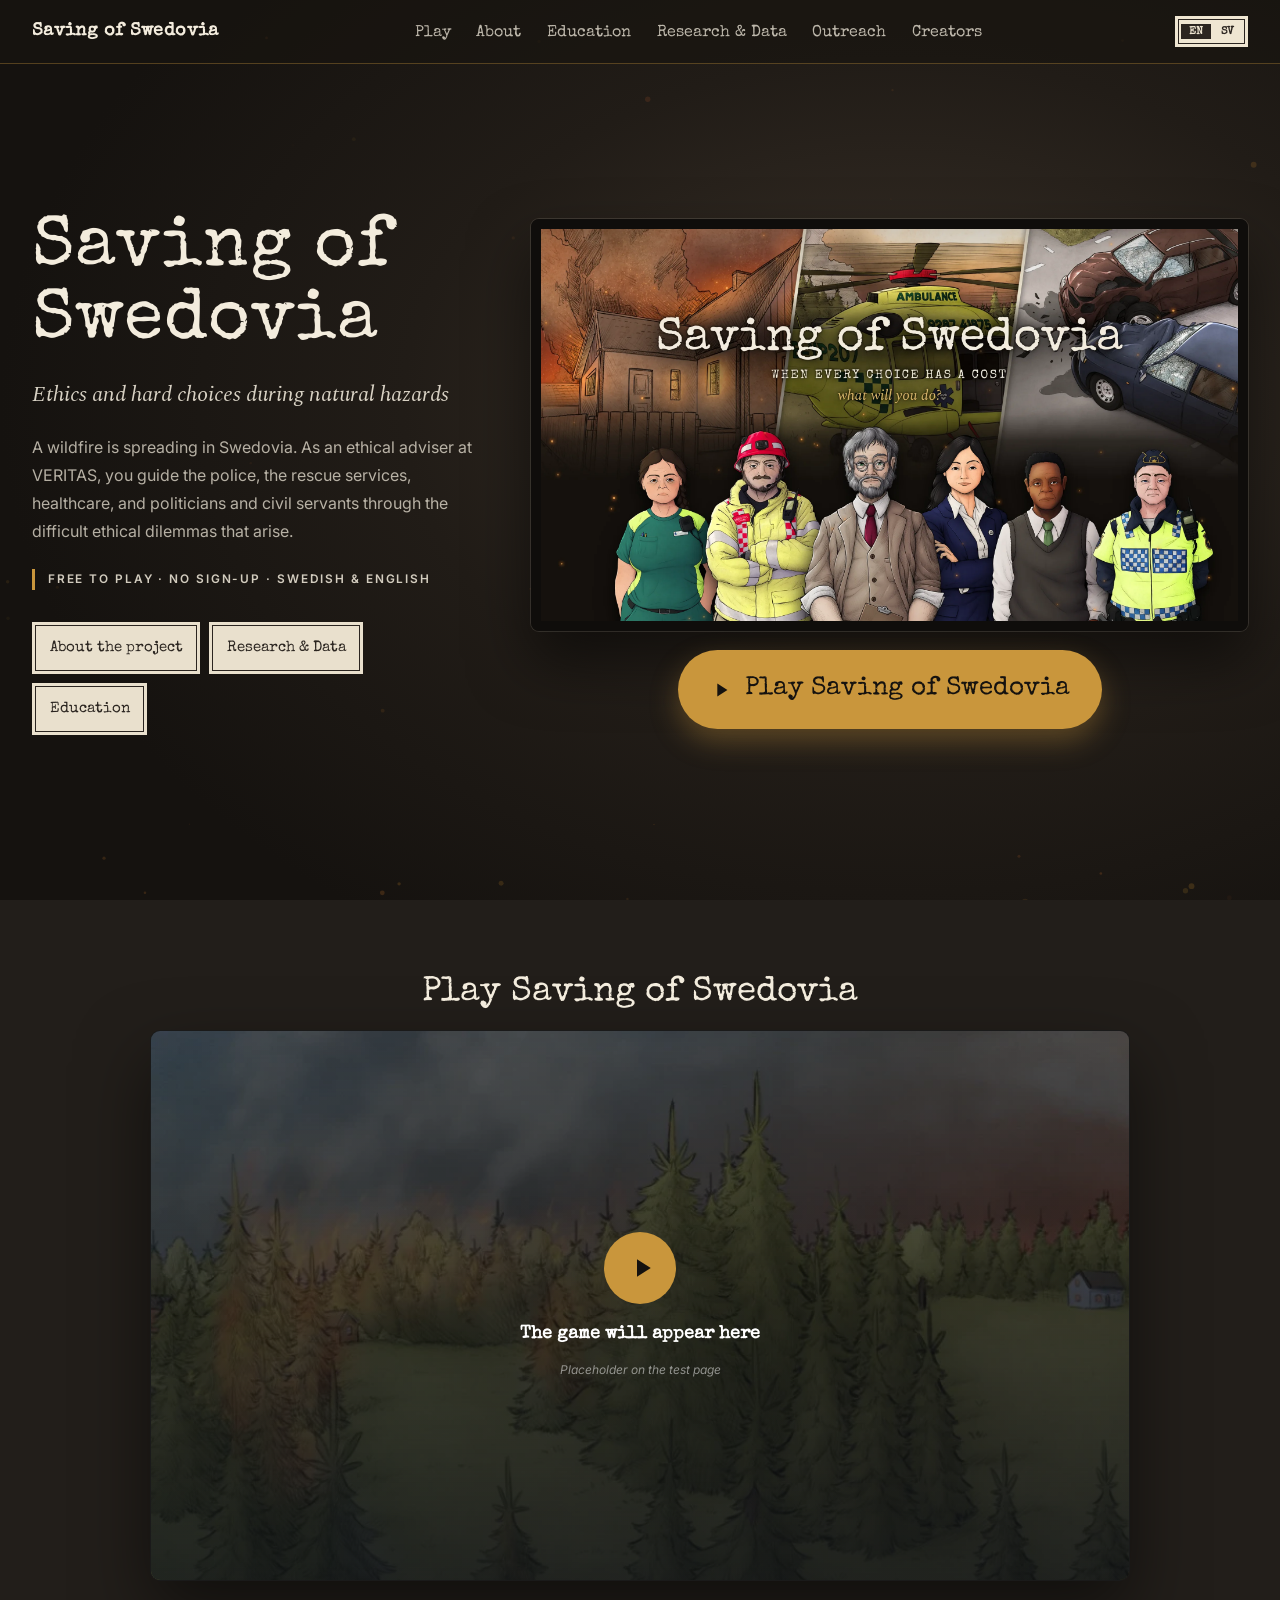
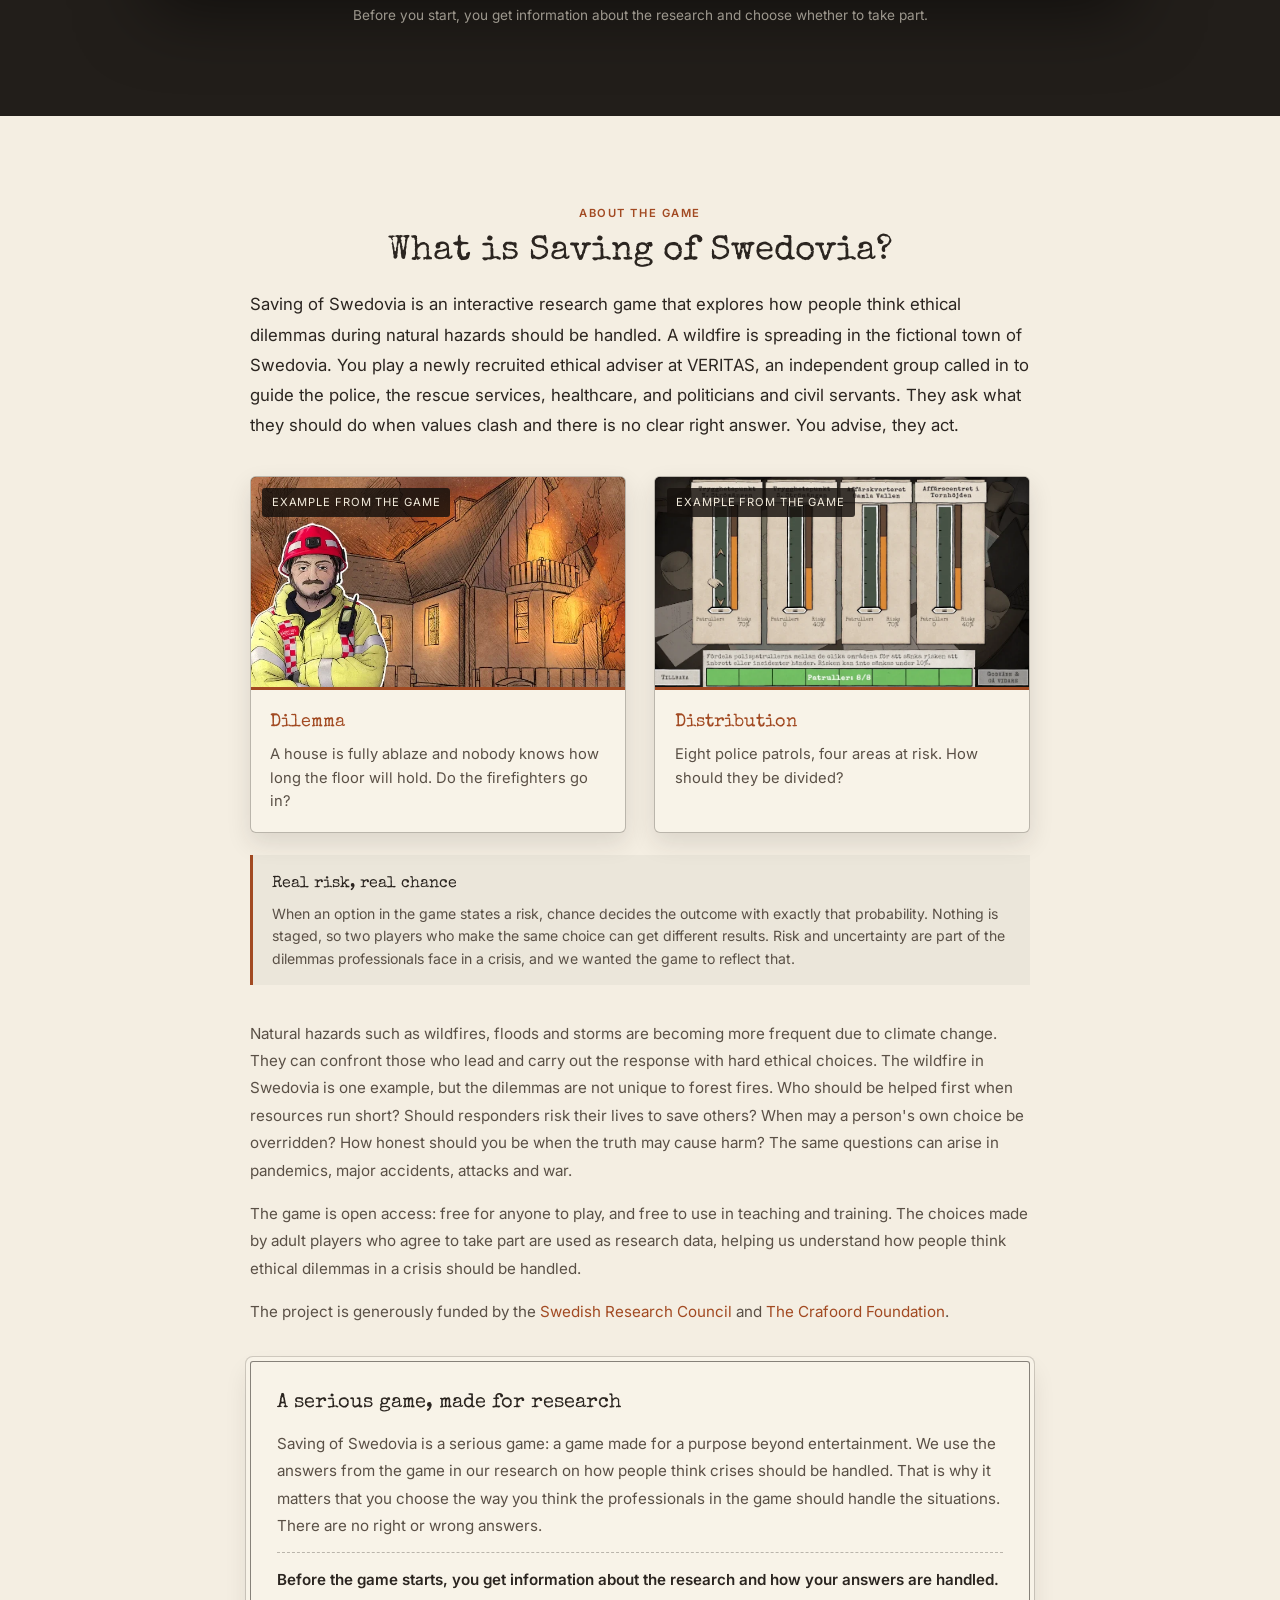
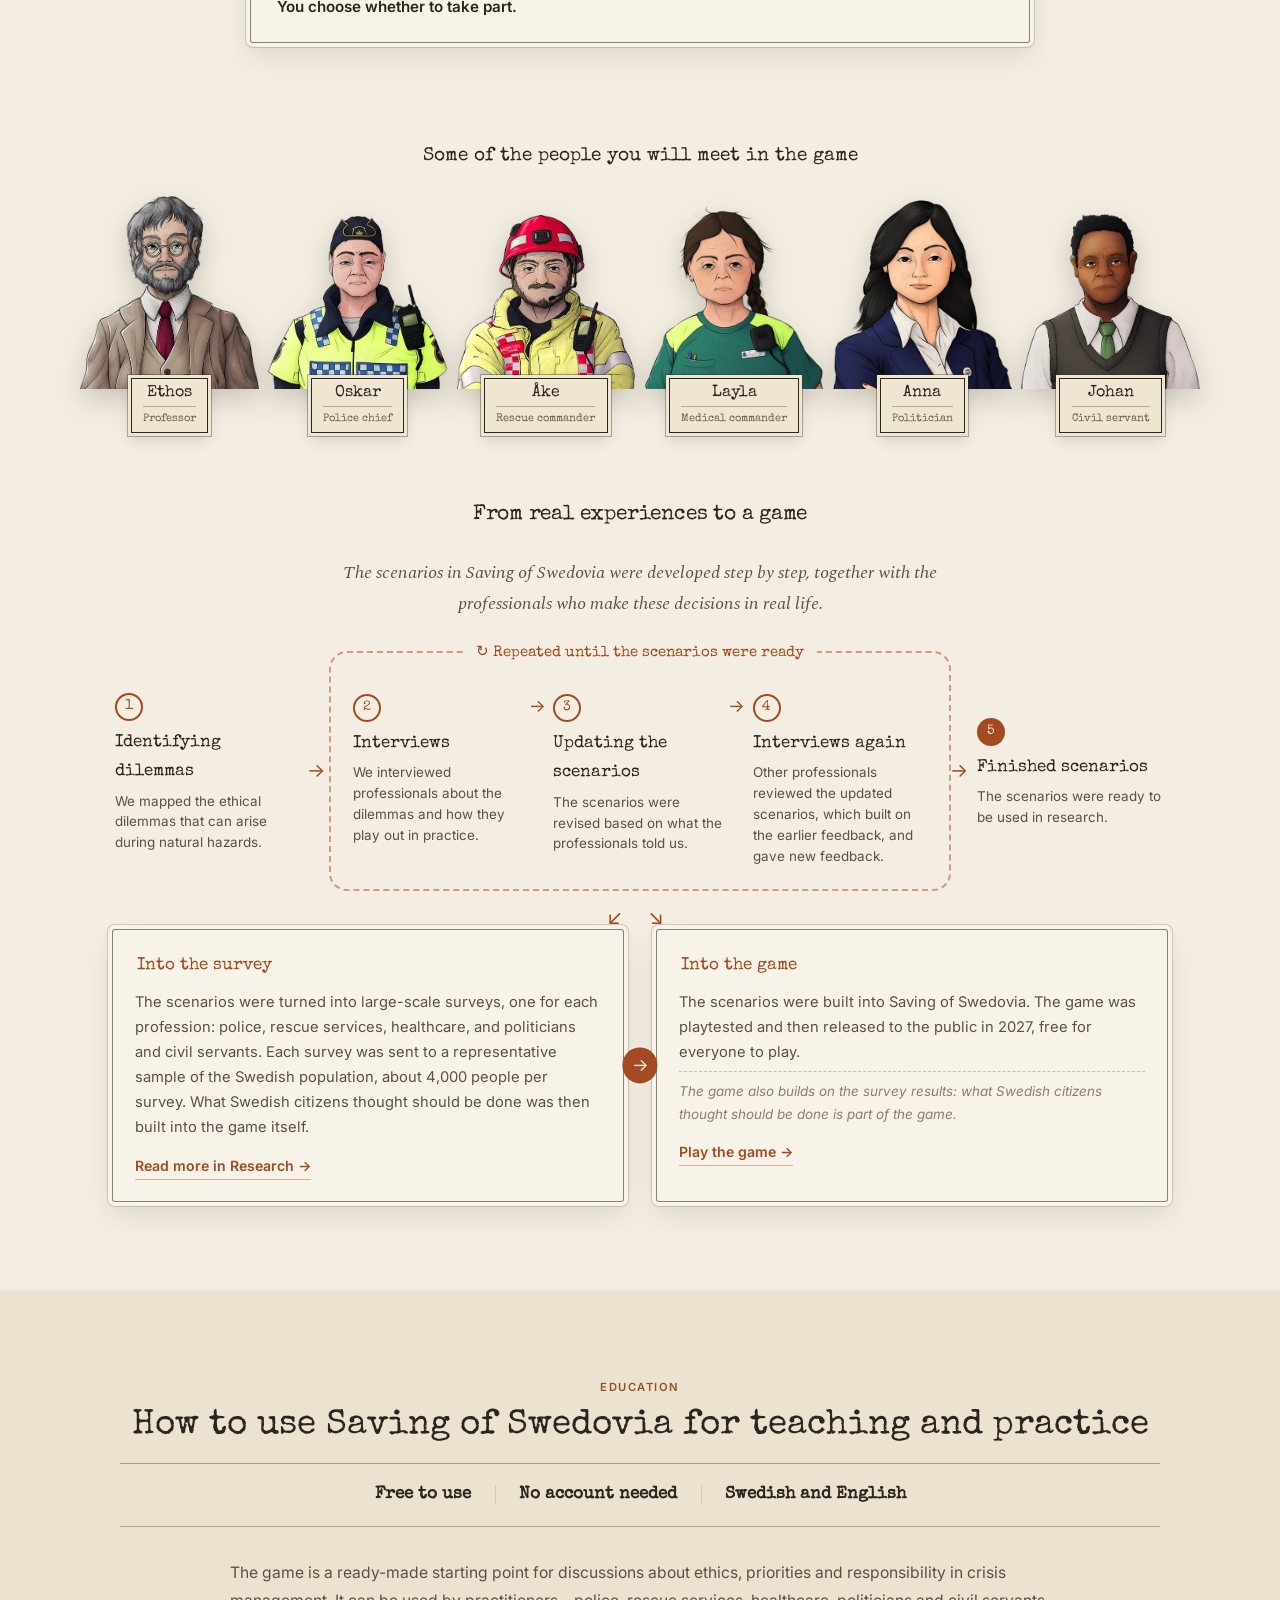
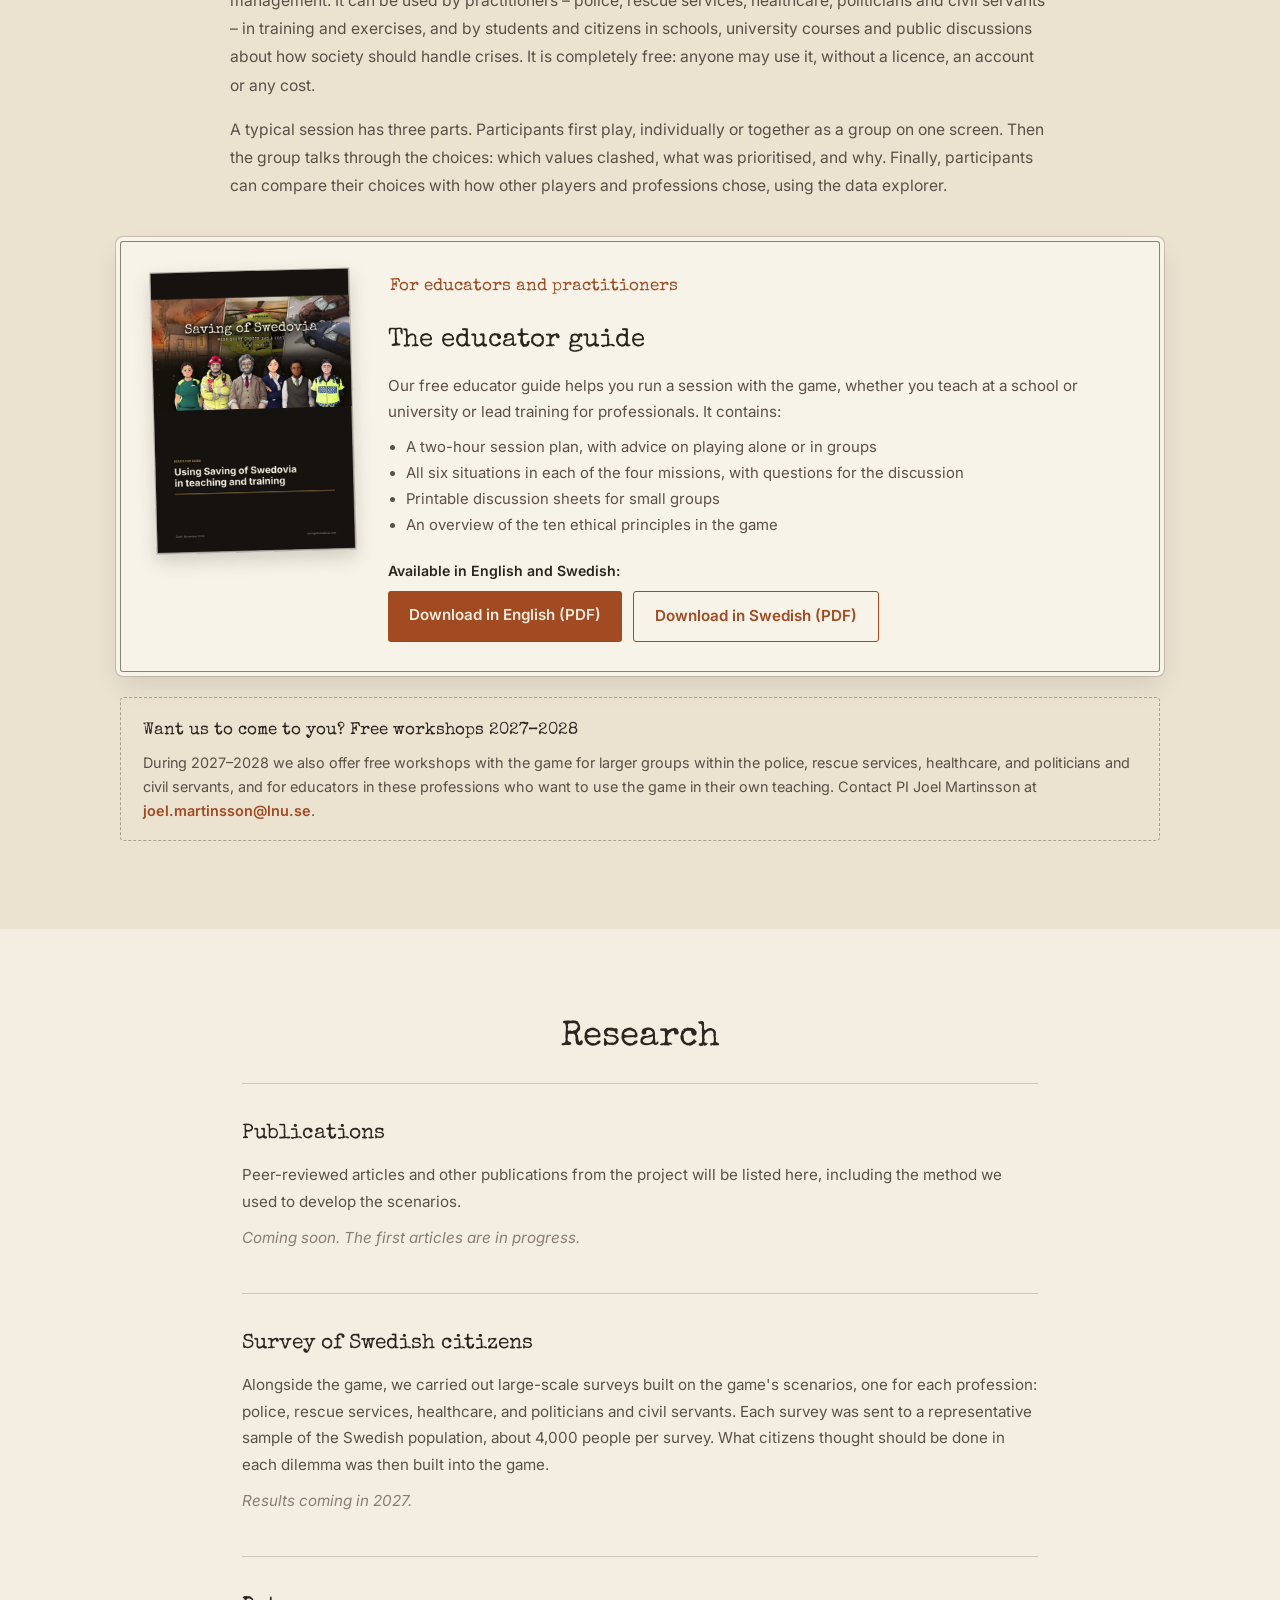
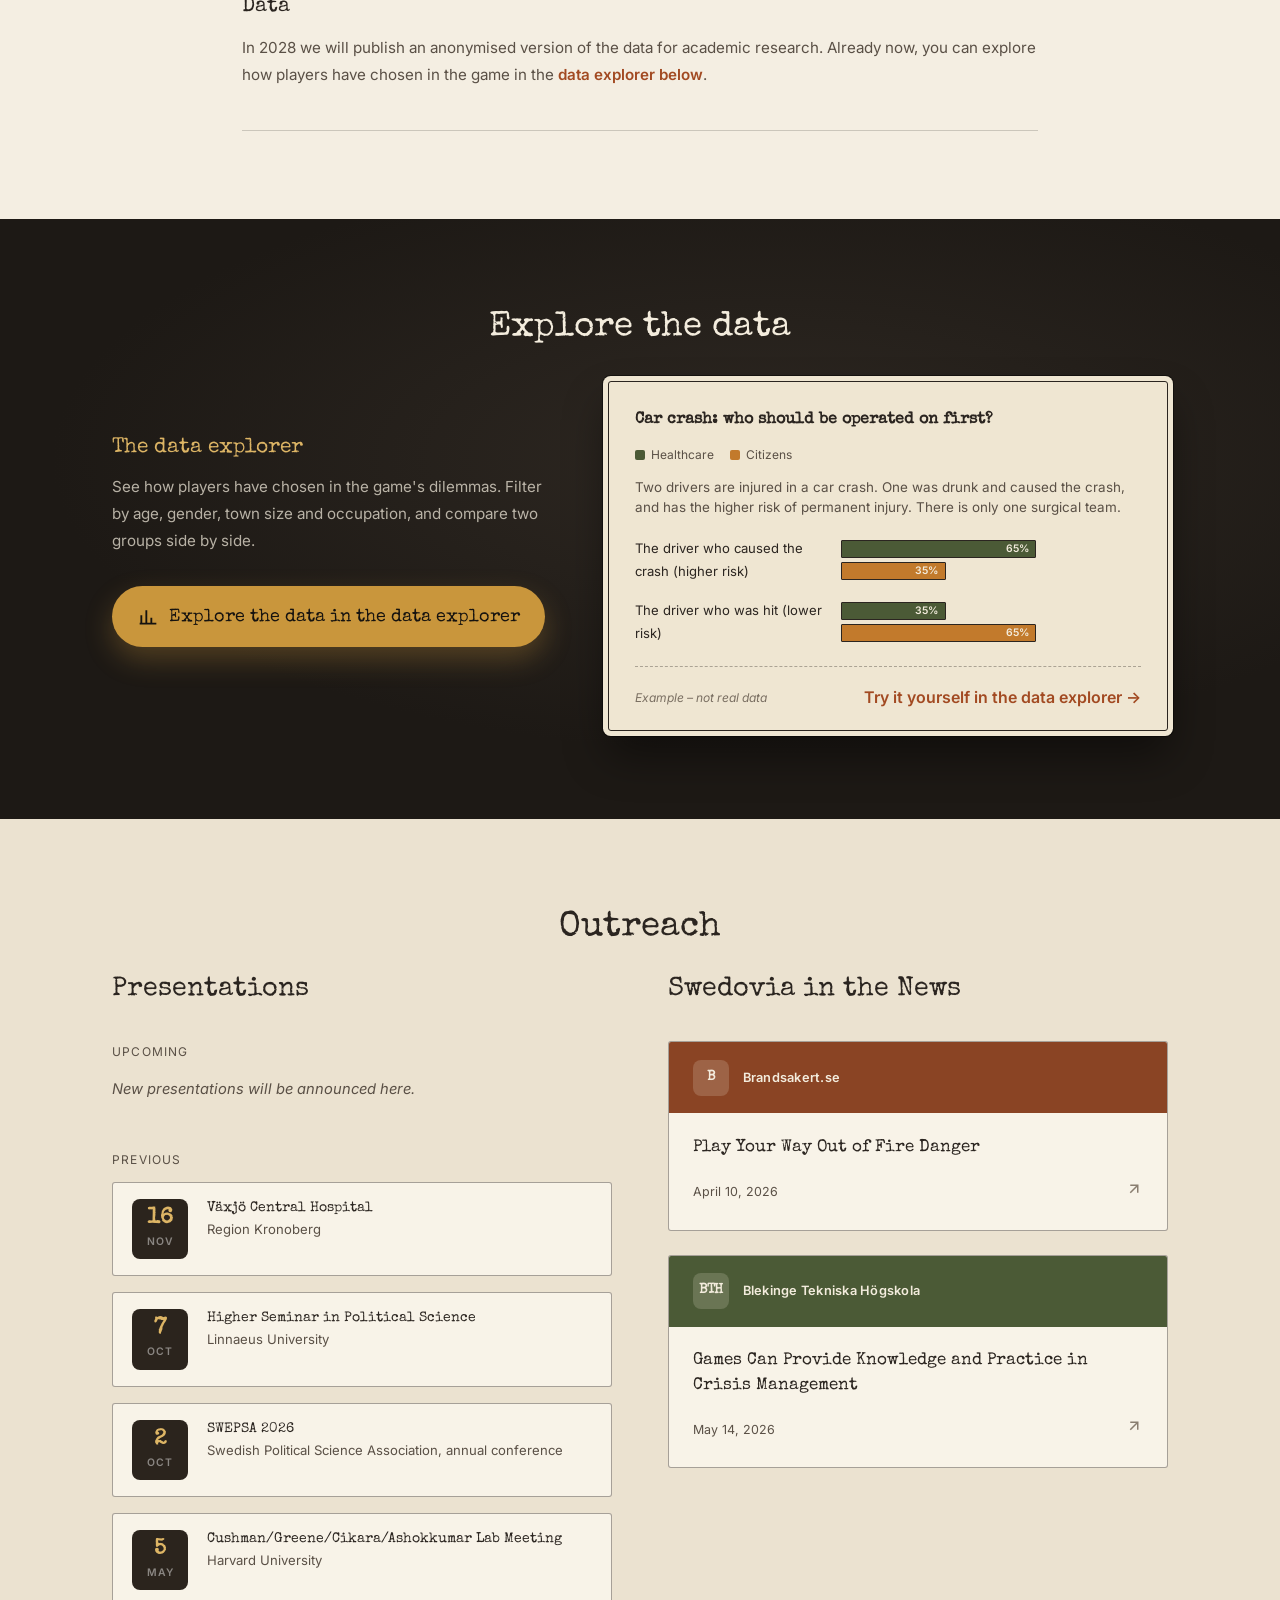
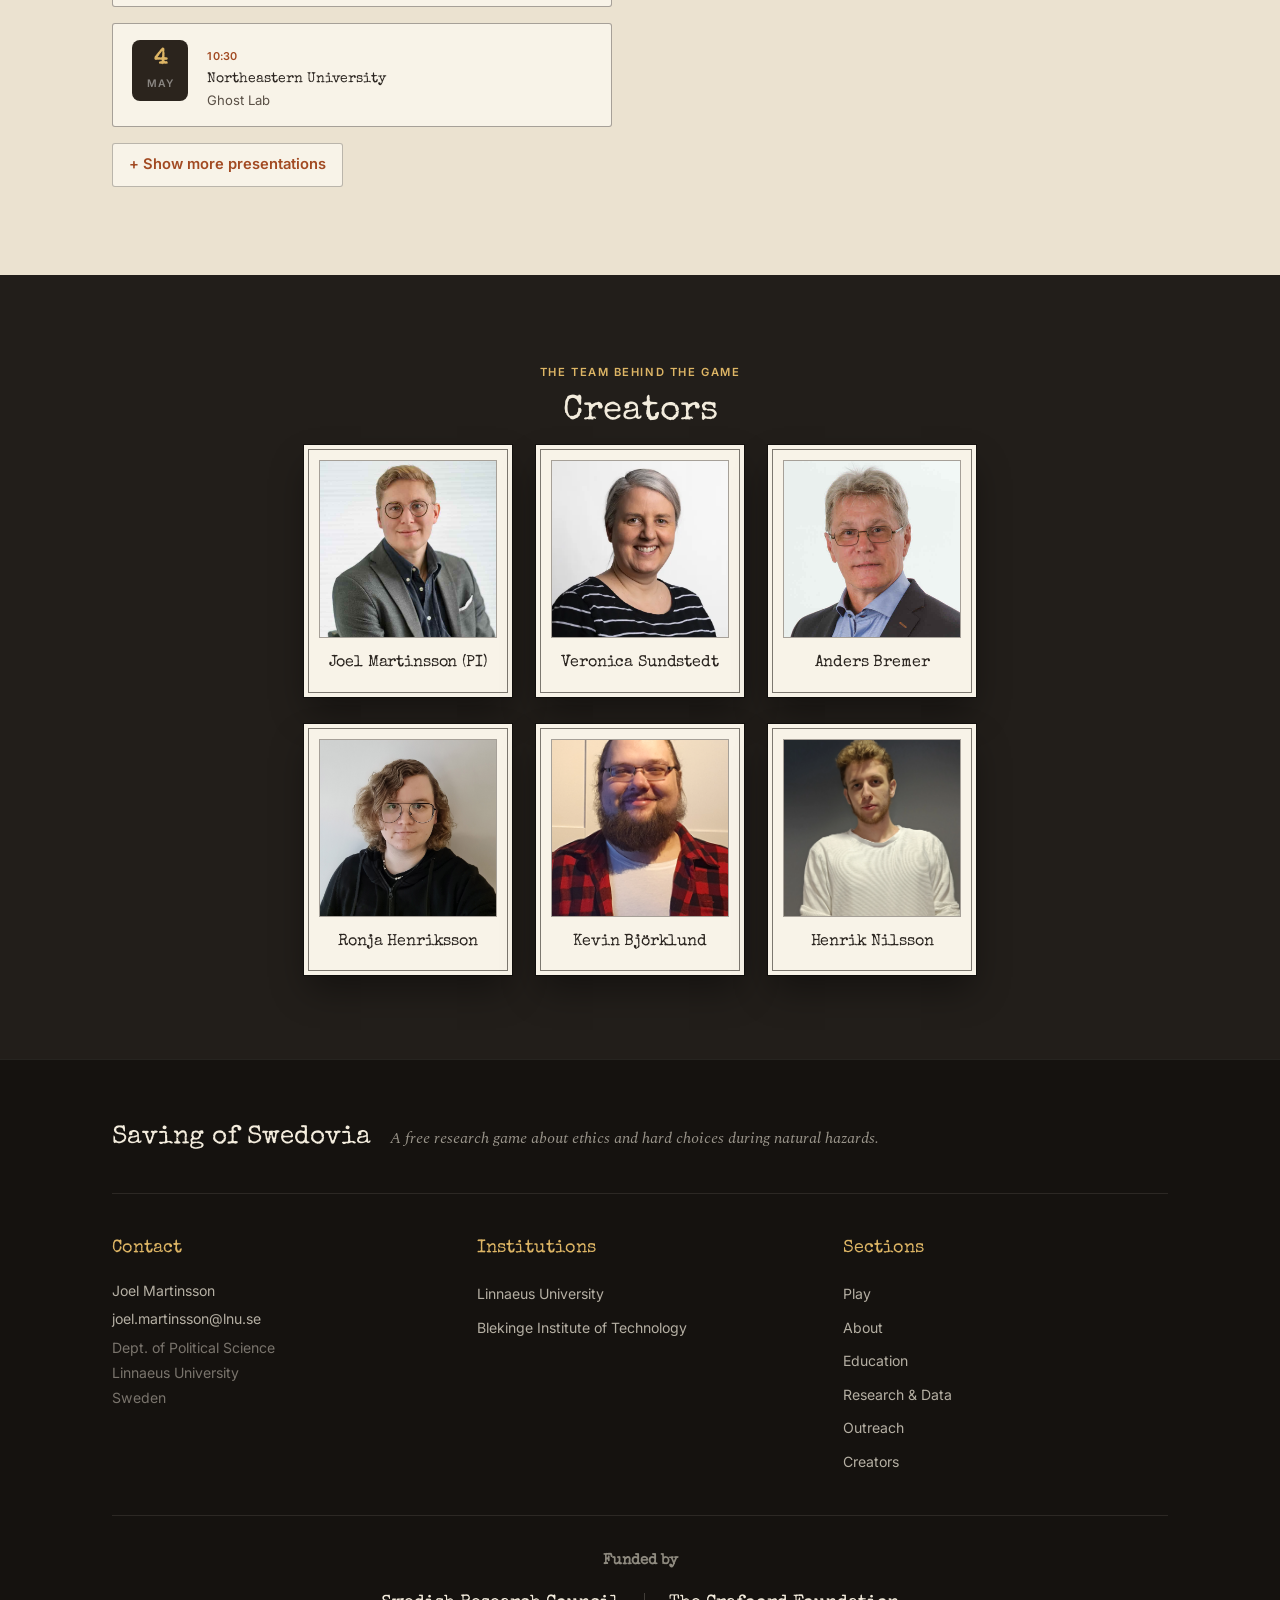
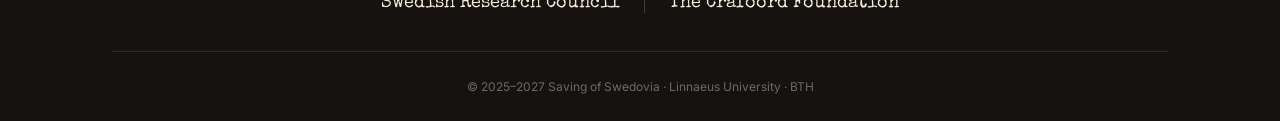
==== commit 146be067: "Educator guide: closing section version B3; homepage: download buttons for English and Swedish guide" ====
--- a/index.html
+++ b/index.html
@@ -29,7 +29,7 @@
     <meta name="robots" content="index, follow">
     <meta name="google-site-verification" content="d3yPcQcrVs0xIo2dH055kTz5W8nP0IK_MBkobrfxz1A">
 
-    <link rel="stylesheet" href="css/style.css?v=28">
+    <link rel="stylesheet" href="css/style.css?v=29">
     <link rel="preconnect" href="https://fonts.googleapis.com">
     <link rel="preconnect" href="https://fonts.gstatic.com" crossorigin>
     <link href="https://fonts.googleapis.com/css2?family=Special+Elite&family=Spectral:ital@1&family=Space+Grotesk:wght@400;500;600;700&family=Inter:wght@300;400;500;600;700&display=swap" rel="stylesheet">
@@ -275,7 +275,11 @@
                         <li data-en="Printable discussion sheets for small groups" data-sv="Diskussionsblad att skriva ut för mindre grupper">Printable discussion sheets for small groups</li>
                         <li data-en="An overview of the ten ethical principles in the game" data-sv="En översikt över de tio etiska principerna i spelet">An overview of the ten ethical principles in the game</li>
                     </ul>
-                    <a href="downloads/saving-of-swedovia-educator-guide.pdf" class="sos-guide-btn" download data-en="Download the educator guide (PDF)" data-sv="Ladda ner lärarhandledningen (PDF)">Download the educator guide (PDF)</a>
+                    <p class="sos-guide-langs" data-en="Available in English and Swedish:" data-sv="Finns på engelska och svenska:">Available in English and Swedish:</p>
+                    <div class="sos-guide-btns">
+                        <a href="downloads/saving-of-swedovia-educator-guide.pdf" class="sos-guide-btn" download data-en="Download in English (PDF)" data-sv="Ladda ner på engelska (PDF)">Download in English (PDF)</a>
+                        <a href="downloads/saving-of-swedovia-lararhandledning.pdf" class="sos-guide-btn sos-guide-btn--alt" download data-en="Download in Swedish (PDF)" data-sv="Ladda ner på svenska (PDF)">Download in Swedish (PDF)</a>
+                    </div>
                 </div>
             </div>
 
--- a/css/style.css
+++ b/css/style.css
@@ -1313,3 +1313,8 @@
 .sos-home .sos-chance{margin:-1rem 0 2.2rem;padding:.9rem 1.2rem;border-left:3px solid var(--accent);background:rgba(43,37,32,.04)}
 .sos-home .sos-chance h4{font-family:var(--font-display);font-size:1rem;color:var(--text);margin:0 0 .3rem}
 .sos-home .about-content .sos-chance p{font-size:.88rem;line-height:1.6;color:var(--text-2);margin:0}
+/* Educator guide in two languages (homepage only) */
+.sos-home .sos-guide-text .sos-guide-langs{font-size:.88rem;font-weight:600;color:var(--text);margin:.2rem 0 .5rem}
+.sos-home .sos-guide-btns{display:flex;flex-wrap:wrap;gap:.7rem}
+.sos-home .sos-guide-btn--alt{background:transparent;color:var(--accent);border:1.5px solid var(--accent)}
+.sos-home .sos-guide-btn--alt:hover{background:var(--accent);color:var(--cream);filter:none}
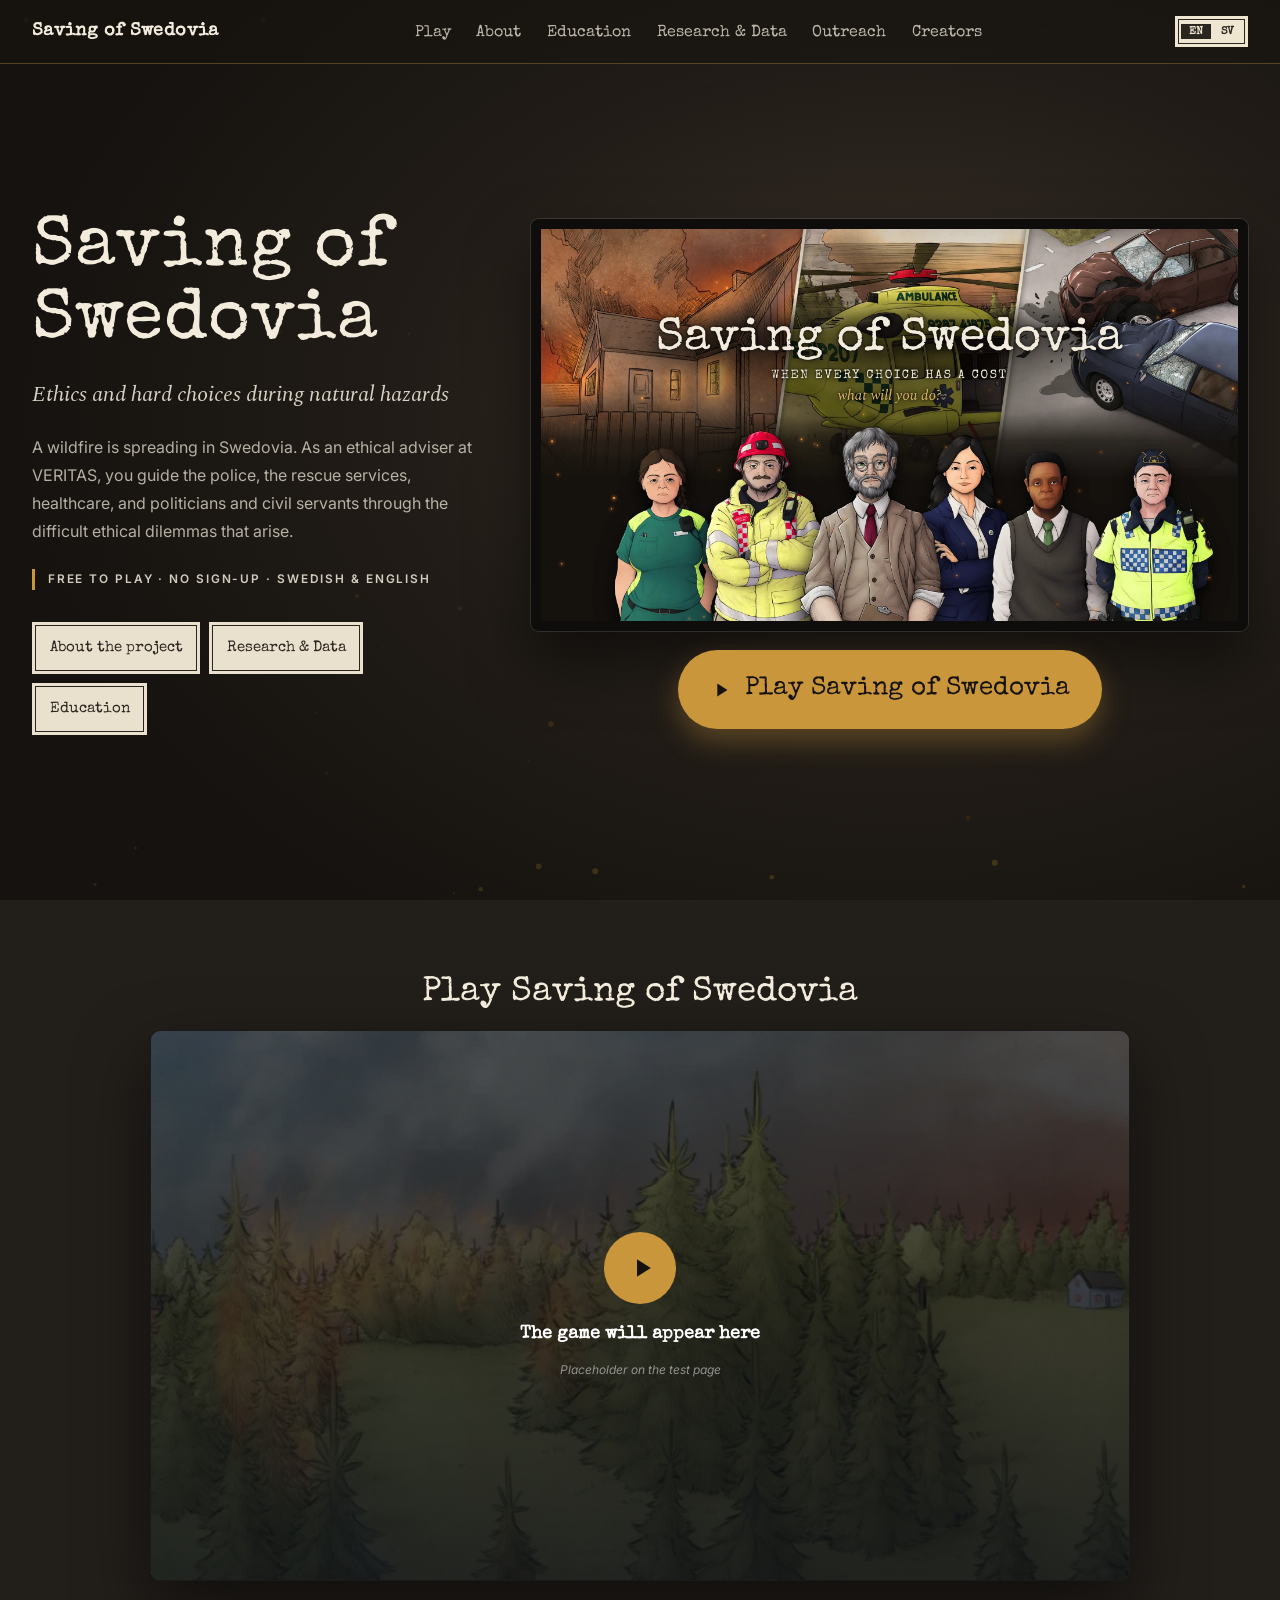
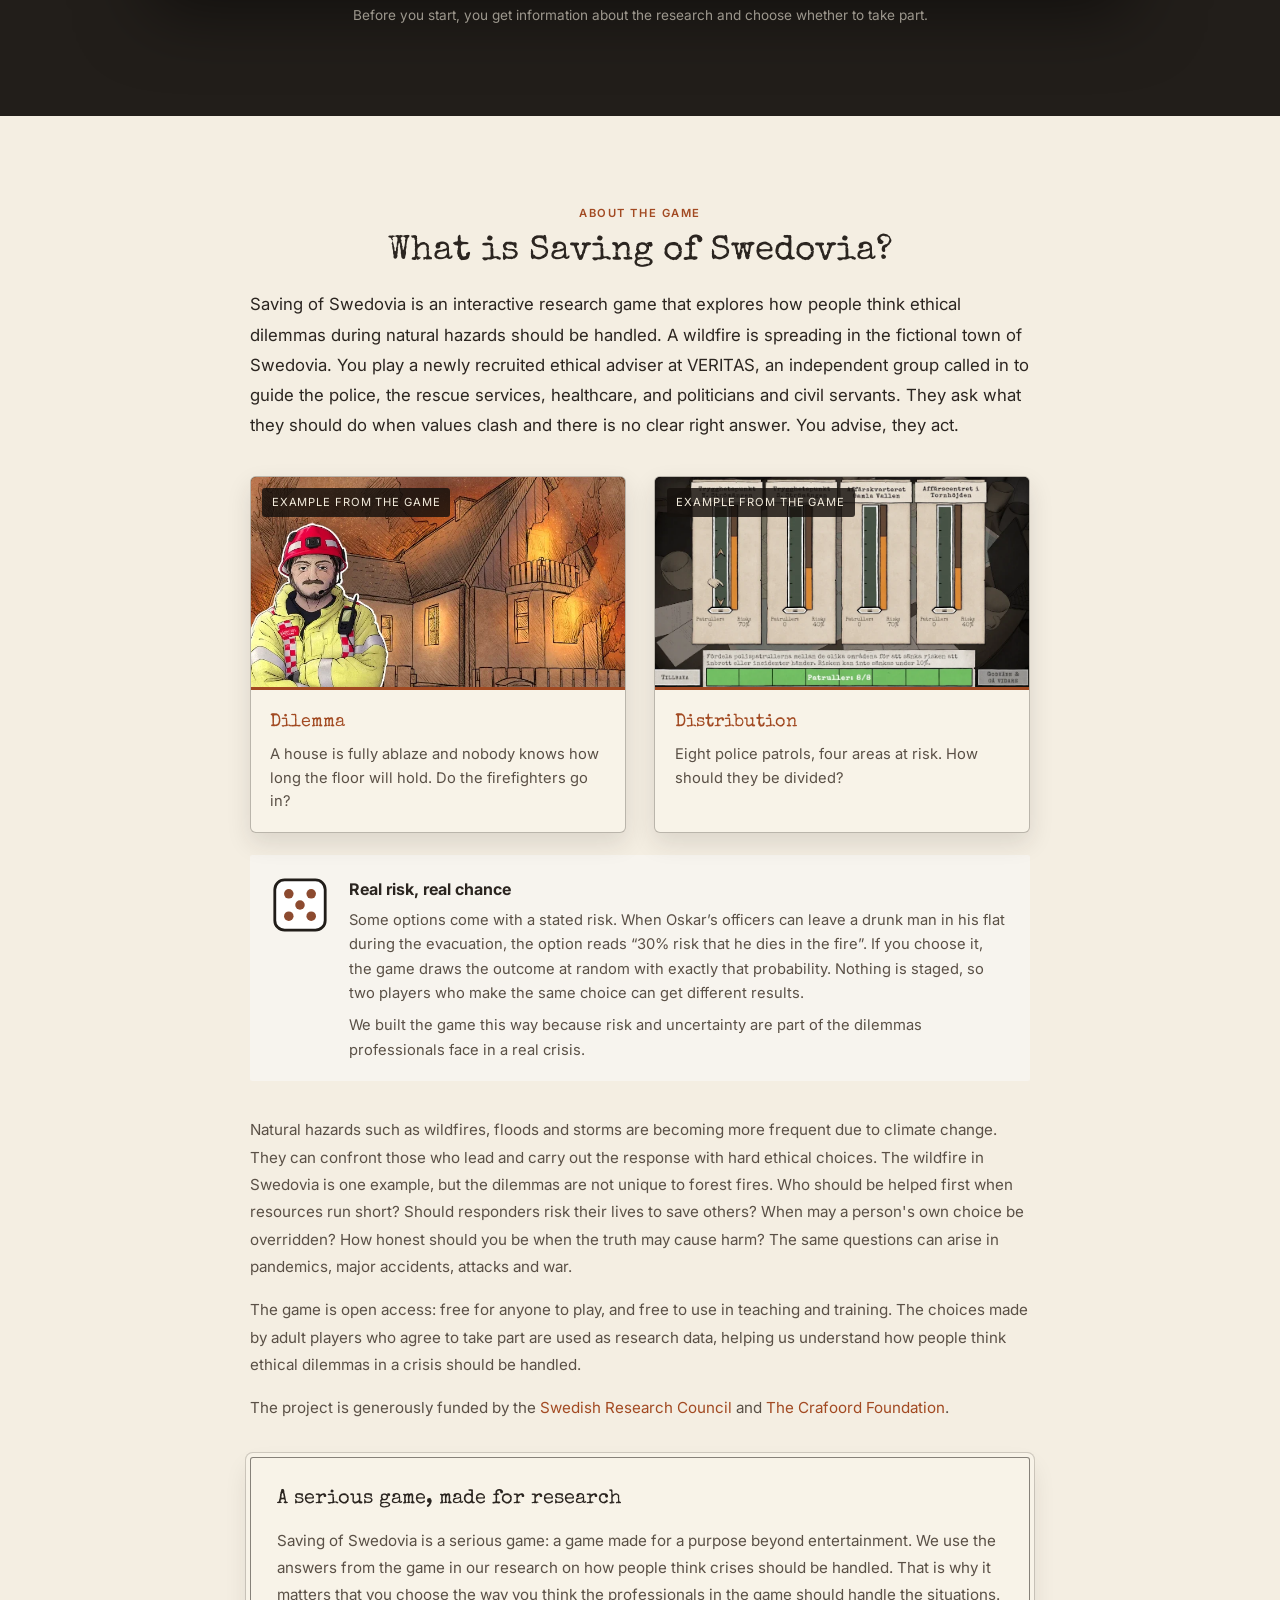
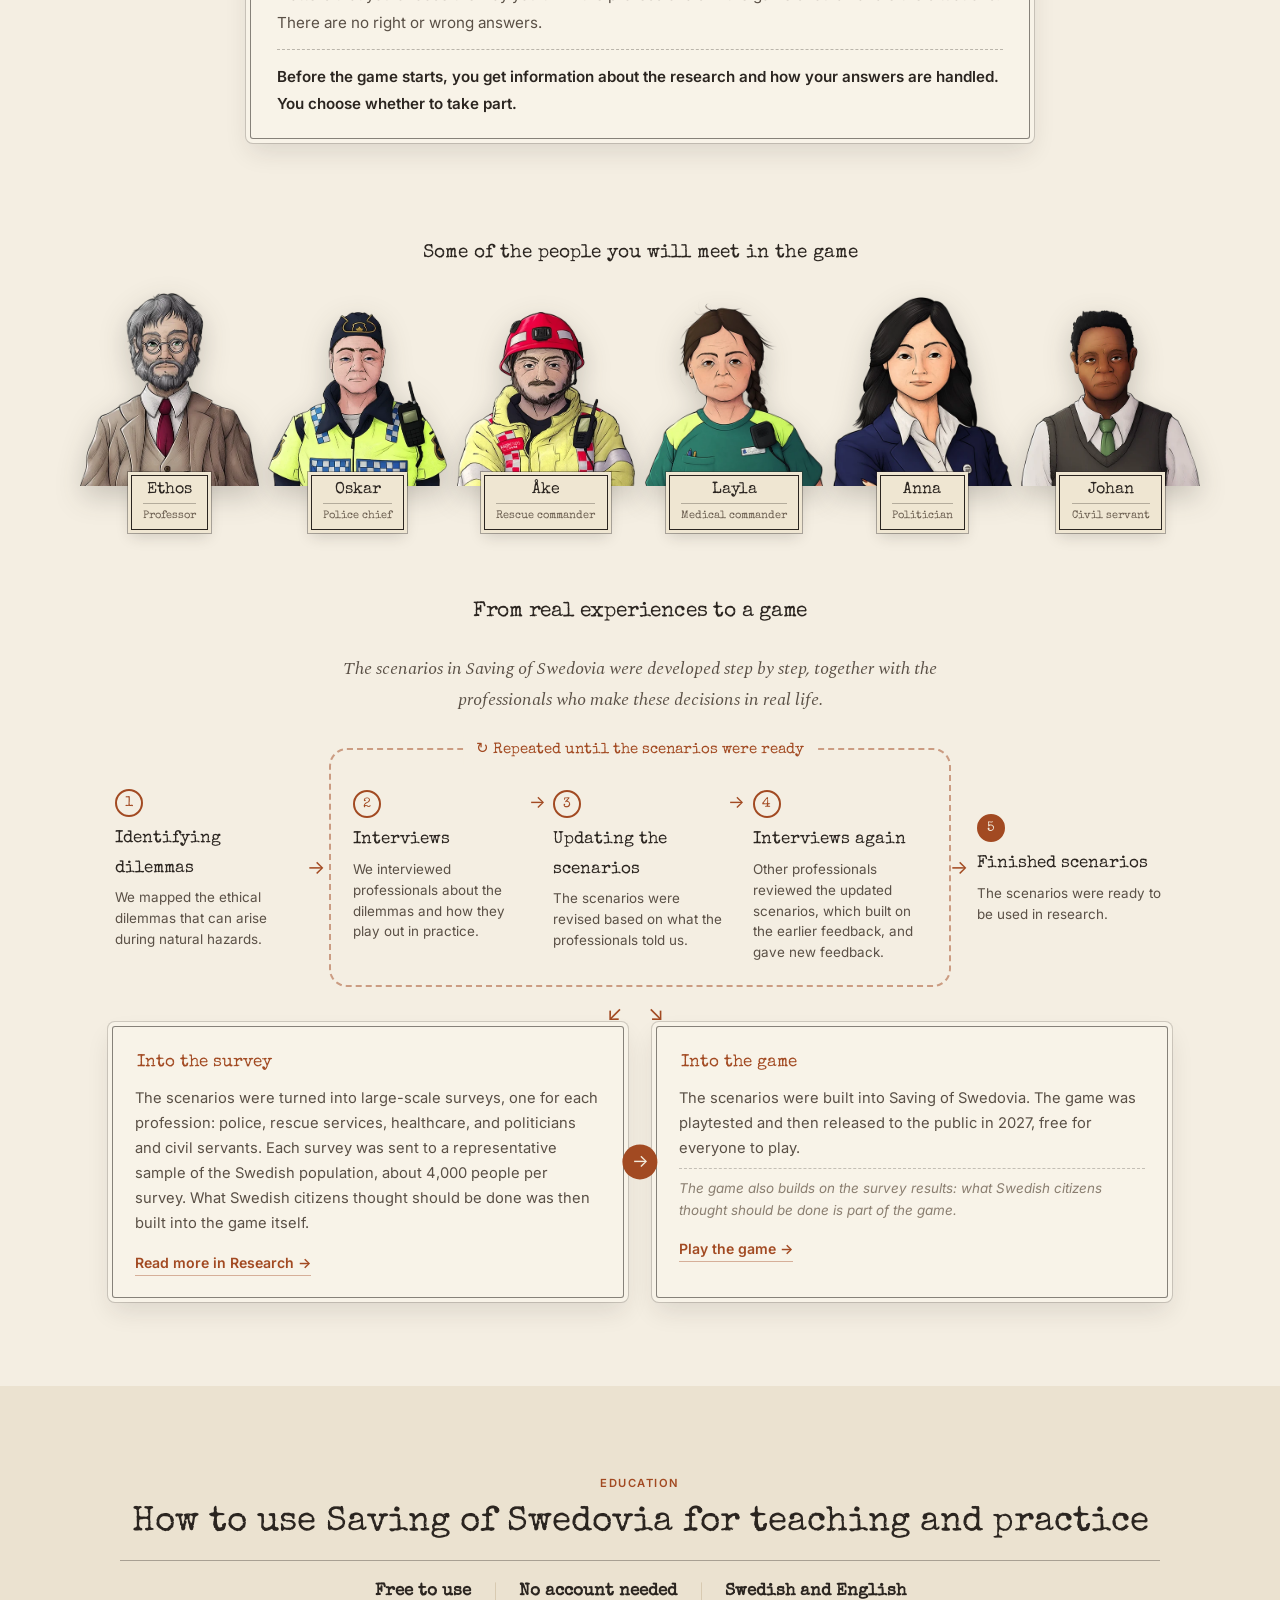
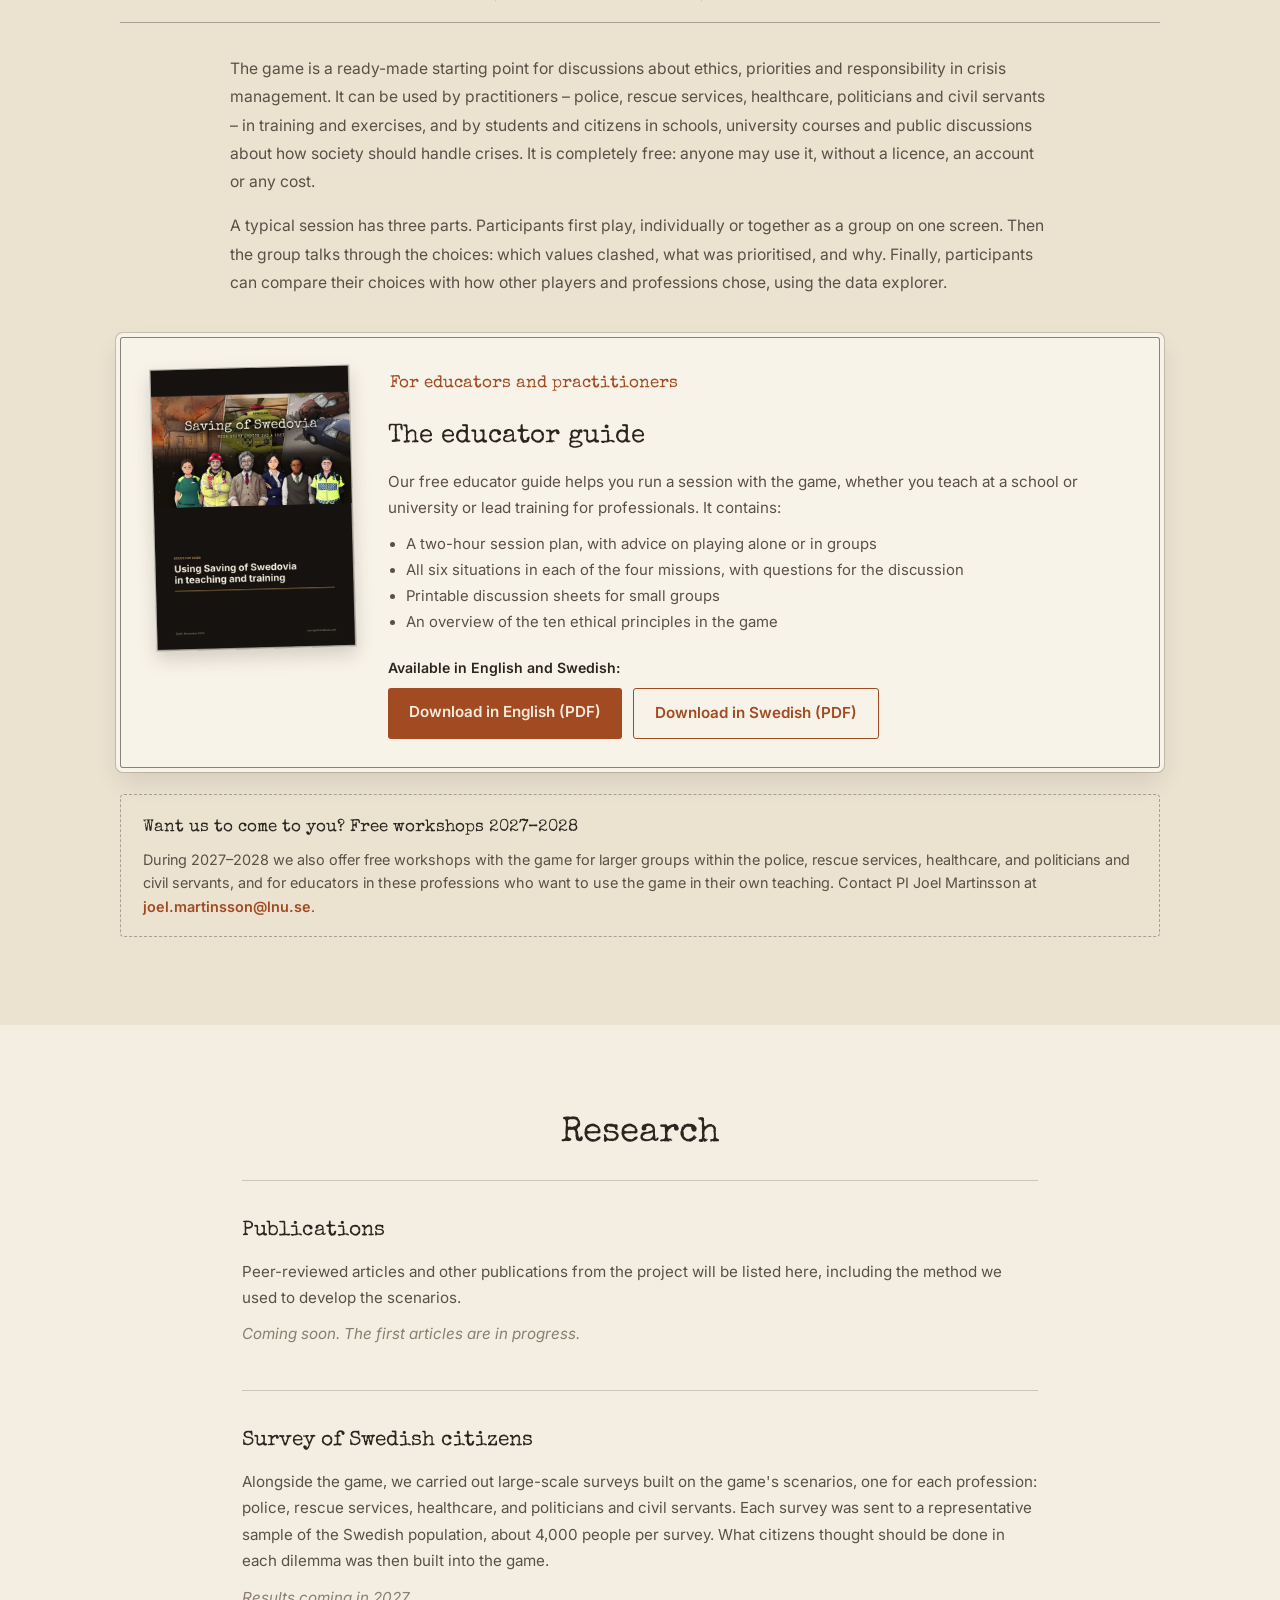
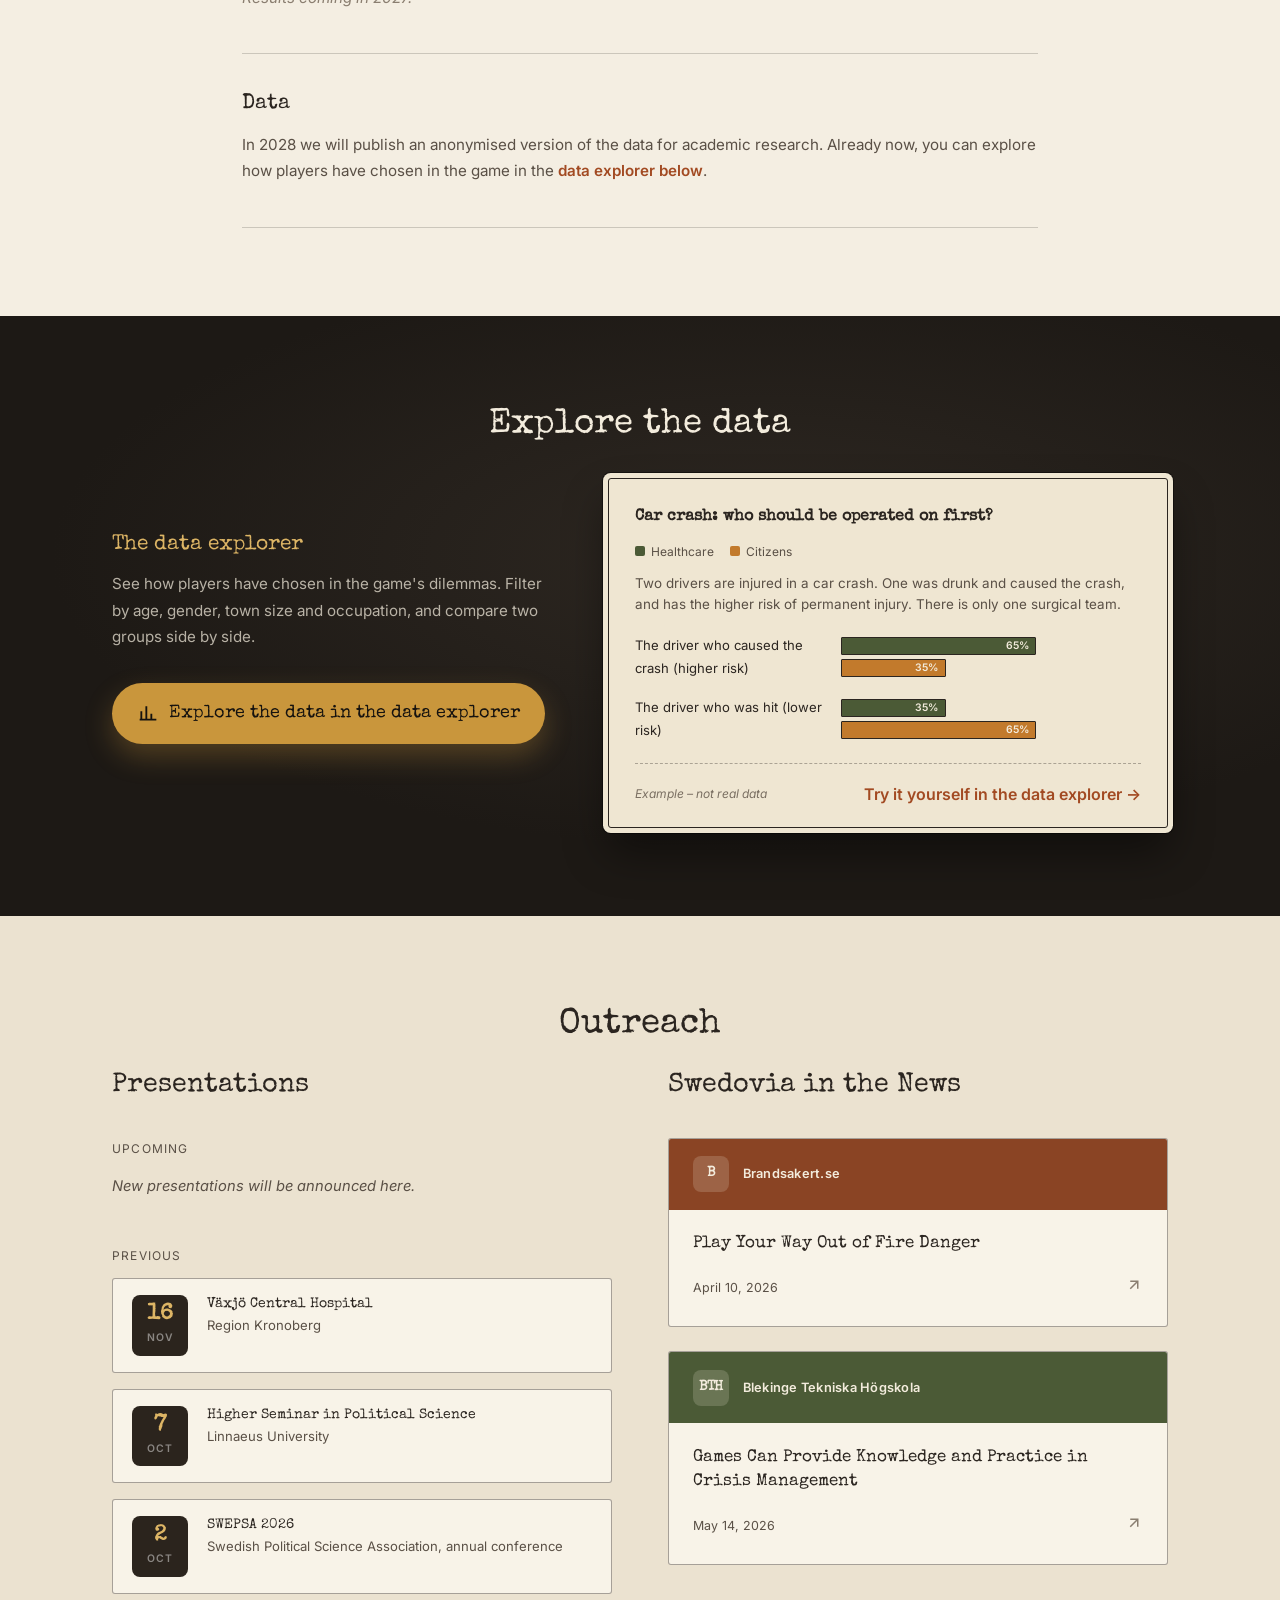
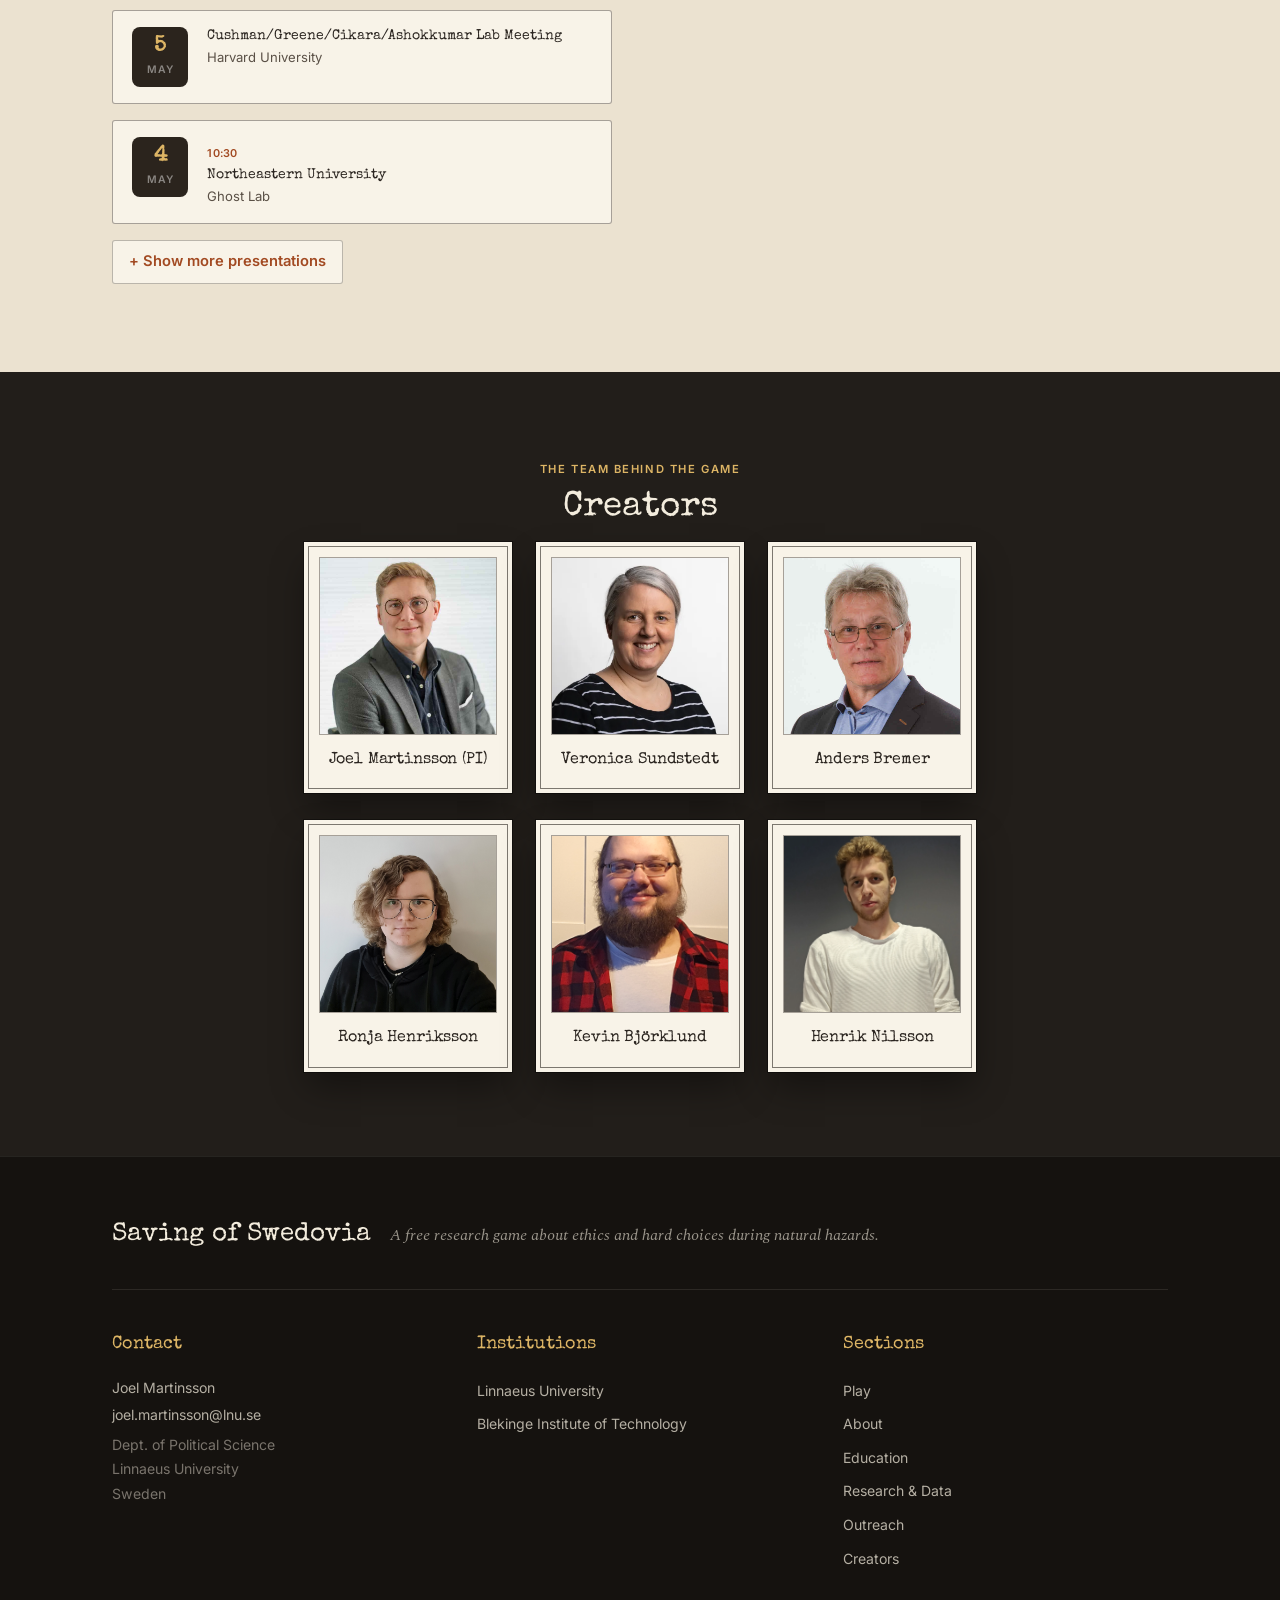
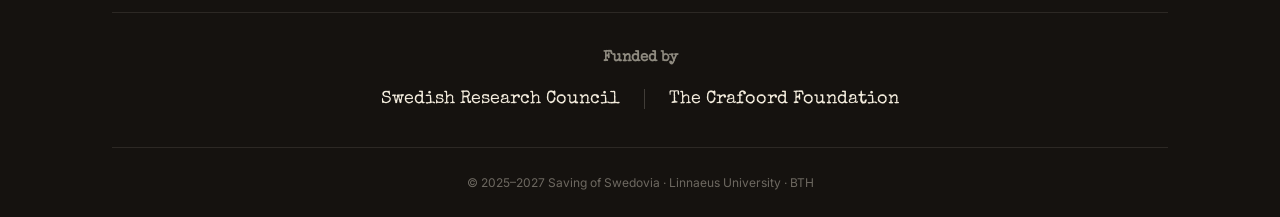
==== commit 9102087b: "Homepage: risk note styled like the educator guide (die, real example from the game) Co-Authored-By:" ====
--- a/index.html
+++ b/index.html
@@ -29,7 +29,7 @@
     <meta name="robots" content="index, follow">
     <meta name="google-site-verification" content="d3yPcQcrVs0xIo2dH055kTz5W8nP0IK_MBkobrfxz1A">
 
-    <link rel="stylesheet" href="css/style.css?v=29">
+    <link rel="stylesheet" href="css/style.css?v=30">
     <link rel="preconnect" href="https://fonts.googleapis.com">
     <link rel="preconnect" href="https://fonts.gstatic.com" crossorigin>
     <link href="https://fonts.googleapis.com/css2?family=Special+Elite&family=Spectral:ital@1&family=Space+Grotesk:wght@400;500;600;700&family=Inter:wght@300;400;500;600;700&display=swap" rel="stylesheet">
@@ -141,8 +141,12 @@
                     </figure>
                 </div>
                 <div class="sos-chance">
-                    <h4 data-en="Real risk, real chance" data-sv="Verklig risk, verklig slump">Real risk, real chance</h4>
-                    <p data-en="When an option in the game states a risk, chance decides the outcome with exactly that probability. Nothing is staged, so two players who make the same choice can get different results. Risk and uncertainty are part of the dilemmas professionals face in a crisis, and we wanted the game to reflect that." data-sv="När ett alternativ i spelet anger en risk avgör slumpen utfallet med exakt den sannolikheten. Inget är tillrättalagt, så två spelare som gör samma val kan få olika resultat. Risk och osäkerhet är en del av de dilemman som yrkesverksamma ställs inför i en kris, och det ville vi att spelet skulle spegla.">When an option in the game states a risk, chance decides the outcome with exactly that probability. Nothing is staged, so two players who make the same choice can get different results. Risk and uncertainty are part of the dilemmas professionals face in a crisis, and we wanted the game to reflect that.</p>
+                    <svg class="sos-chance-die" viewBox="0 0 40 40" aria-hidden="true"><rect x="2" y="2" width="36" height="36" rx="7" fill="#fff" stroke="#211d19" stroke-width="2"/><circle cx="12" cy="12" r="3.4" fill="#8c4a2f"/><circle cx="28" cy="12" r="3.4" fill="#8c4a2f"/><circle cx="20" cy="20" r="3.4" fill="#8c4a2f"/><circle cx="12" cy="28" r="3.4" fill="#8c4a2f"/><circle cx="28" cy="28" r="3.4" fill="#8c4a2f"/></svg>
+                    <div>
+                        <h4 data-en="Real risk, real chance" data-sv="Verklig risk, verklig slump">Real risk, real chance</h4>
+                        <p data-en="Some options come with a stated risk. When Oskar&#8217;s officers can leave a drunk man in his flat during the evacuation, the option reads &#8220;30% risk that he dies in the fire&#8221;. If you choose it, the game draws the outcome at random with exactly that probability. Nothing is staged, so two players who make the same choice can get different results." data-sv="Vissa alternativ har en angiven risk. När Oskars poliser kan lämna en berusad man kvar i sin lägenhet under evakueringen står det &#8221;30% risk att han omkommer i branden&#8221;. Om du väljer det lottar spelet utfallet med exakt den sannolikheten. Inget är tillrättalagt, så två spelare som gör samma val kan få olika resultat.">Some options come with a stated risk. When Oskar&#8217;s officers can leave a drunk man in his flat during the evacuation, the option reads &#8220;30% risk that he dies in the fire&#8221;. If you choose it, the game draws the outcome at random with exactly that probability. Nothing is staged, so two players who make the same choice can get different results.</p>
+                        <p data-en="We built the game this way because risk and uncertainty are part of the dilemmas professionals face in a real crisis." data-sv="Vi byggde spelet så eftersom risk och osäkerhet är en del av de dilemman som yrkesverksamma ställs inför i en verklig kris.">We built the game this way because risk and uncertainty are part of the dilemmas professionals face in a real crisis.</p>
+                    </div>
                 </div>
 
                 <p data-en="Natural hazards such as wildfires, floods and storms are becoming more frequent due to climate change. They can confront those who lead and carry out the response with hard ethical choices. The wildfire in Swedovia is one example, but the dilemmas are not unique to forest fires. Who should be helped first when resources run short? Should responders risk their lives to save others? When may a person&#39;s own choice be overridden? How honest should you be when the truth may cause harm? The same questions can arise in pandemics, major accidents, attacks and war." data-sv="Naturkatastrofer som skogsbränder, översvämningar och stormar blir vanligare till följd av klimatförändringarna. De kan ställa dem som leder och genomför insatserna inför svåra etiska val. Skogsbranden i Swedovia är ett exempel, men dilemmana är inte unika för skogsbränder. Vem ska få hjälp först när resurserna inte räcker? Ska personalen riskera sina liv för att rädda andra? När får en människas eget val åsidosättas? Hur ärlig ska man vara när sanningen kan göra skada? Samma frågor kan uppstå vid pandemier, stora olyckor, attentat och krig.">Natural hazards such as wildfires, floods and storms are becoming more frequent due to climate change. They can confront those who lead and carry out the response with hard ethical choices. The wildfire in Swedovia is one example, but the dilemmas are not unique to forest fires. Who should be helped first when resources run short? Should responders risk their lives to save others? When may a person&#39;s own choice be overridden? How honest should you be when the truth may cause harm? The same questions can arise in pandemics, major accidents, attacks and war.</p>
--- a/css/style.css
+++ b/css/style.css
@@ -1318,3 +1318,10 @@
 .sos-home .sos-guide-btns{display:flex;flex-wrap:wrap;gap:.7rem}
 .sos-home .sos-guide-btn--alt{background:transparent;color:var(--accent);border:1.5px solid var(--accent)}
 .sos-home .sos-guide-btn--alt:hover{background:var(--accent);color:var(--cream);filter:none}
+/* Risk note: same look as the educator guide (overrides the earlier accent bar) */
+.sos-home .sos-chance{display:flex;gap:1.3rem;align-items:flex-start;border-left:none;background:#f7f4ee;padding:1.2rem 1.4rem;border-radius:2px}
+.sos-home .sos-chance-die{width:56px;height:56px;flex:none;margin-top:.15rem}
+.sos-home .sos-chance h4{font-family:'Inter',system-ui,sans-serif;font-weight:700;font-size:1rem;margin:0 0 .35rem}
+.sos-home .about-content .sos-chance p{font-size:.92rem;line-height:1.65;margin:0 0 .5rem}
+.sos-home .about-content .sos-chance p:last-child{margin-bottom:0}
+@media(max-width:560px){.sos-home .sos-chance-die{width:42px;height:42px}}
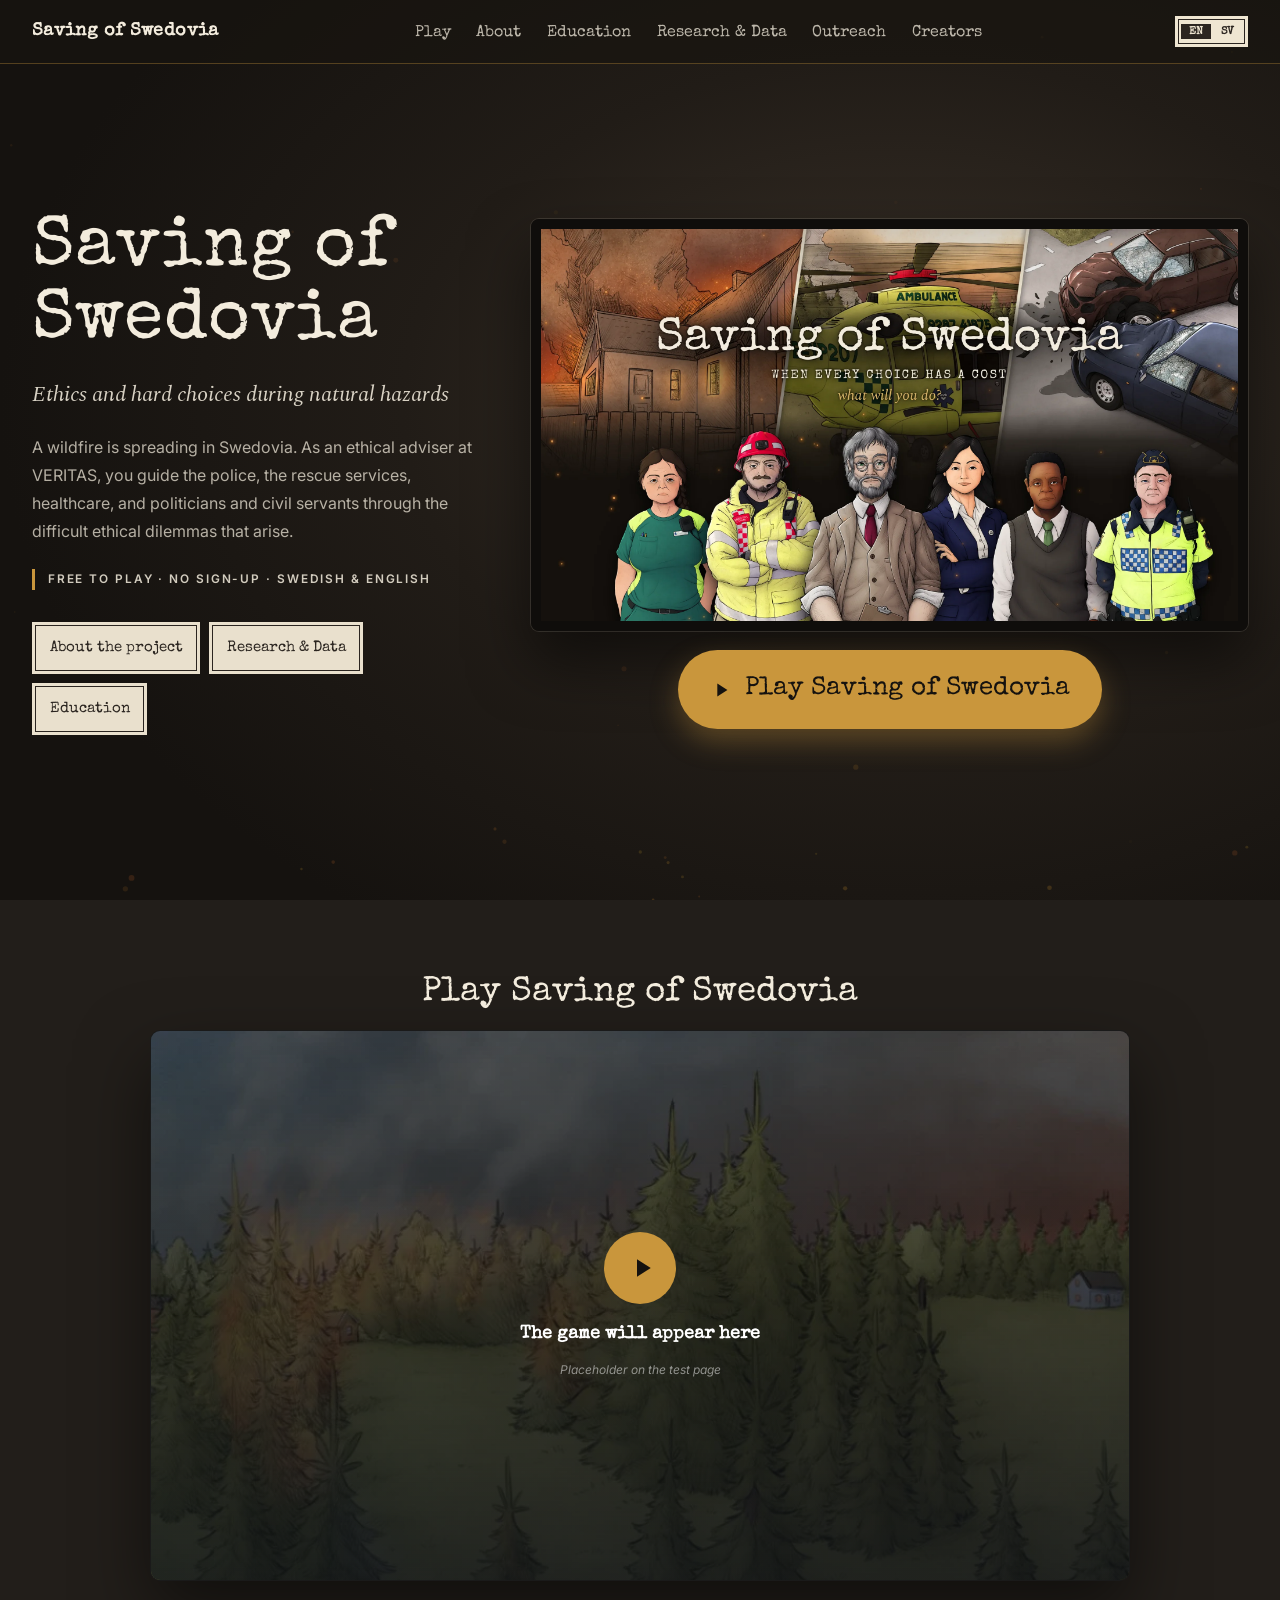
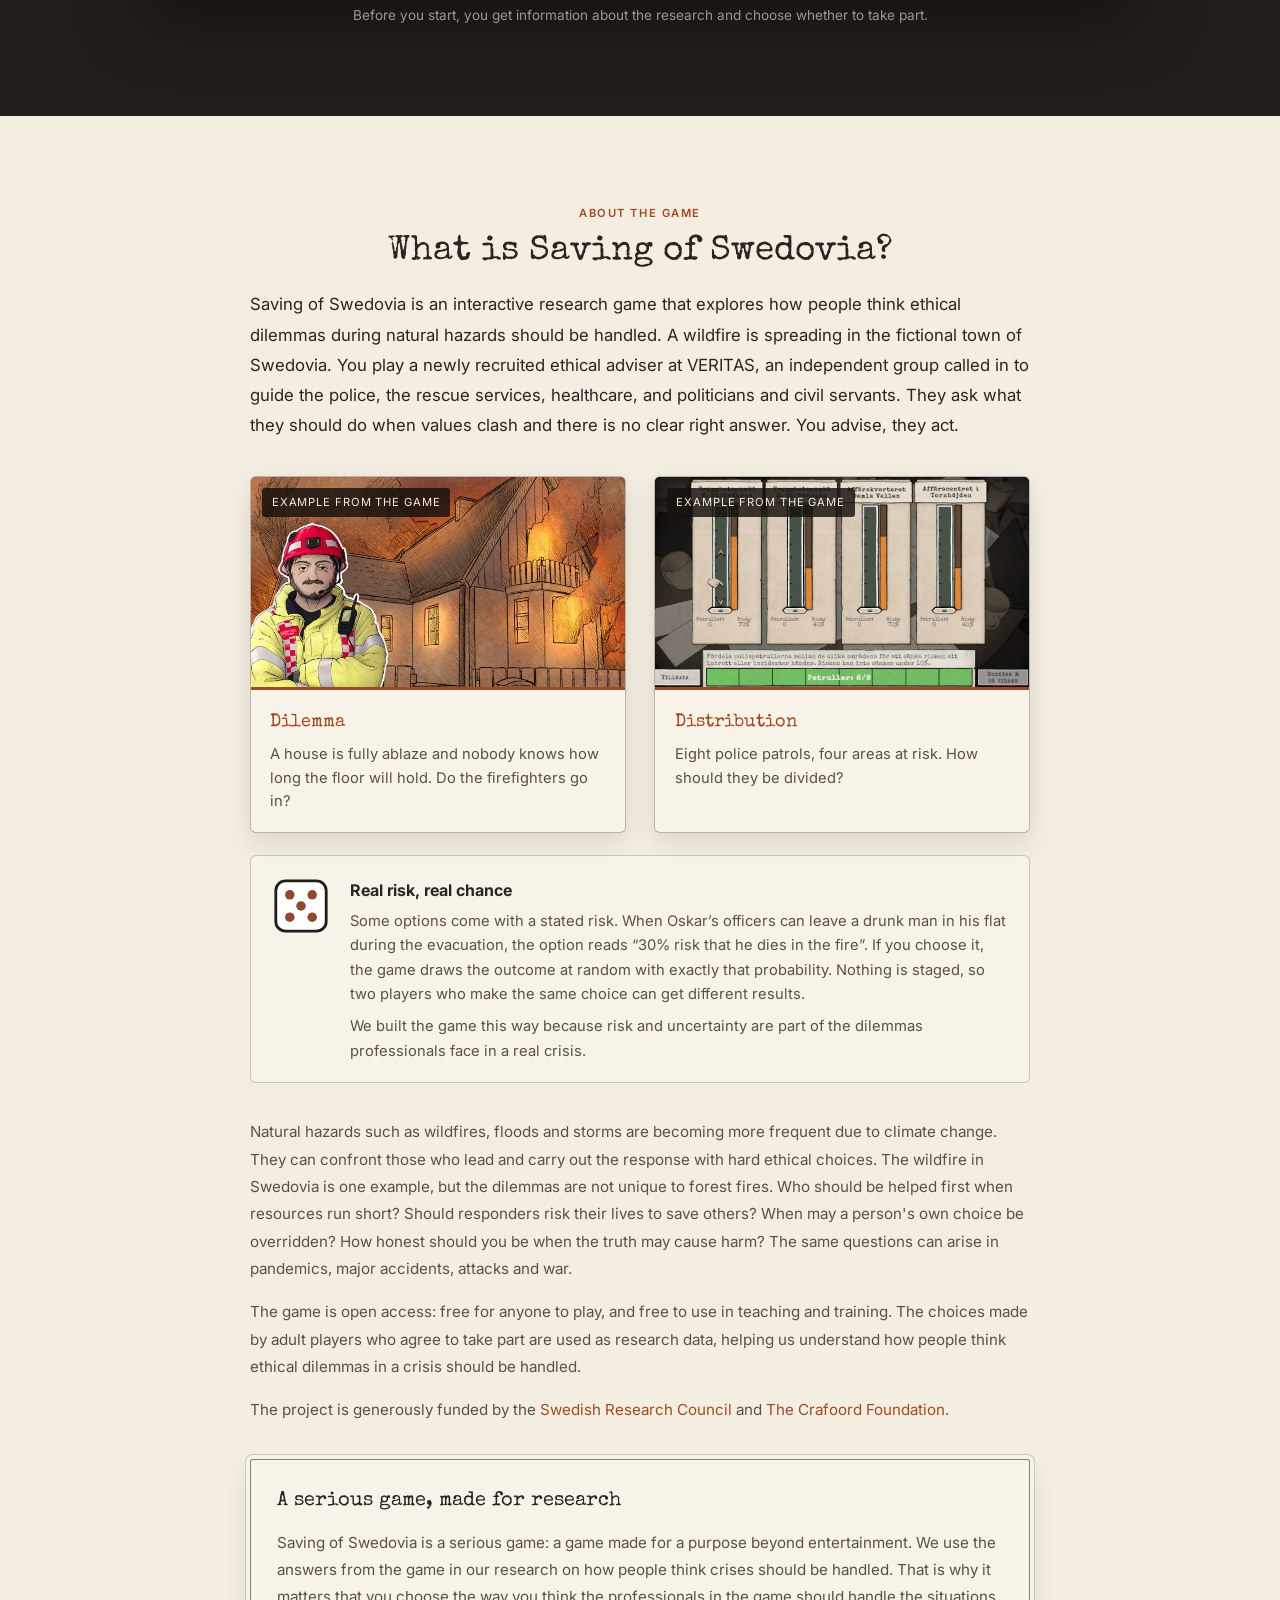
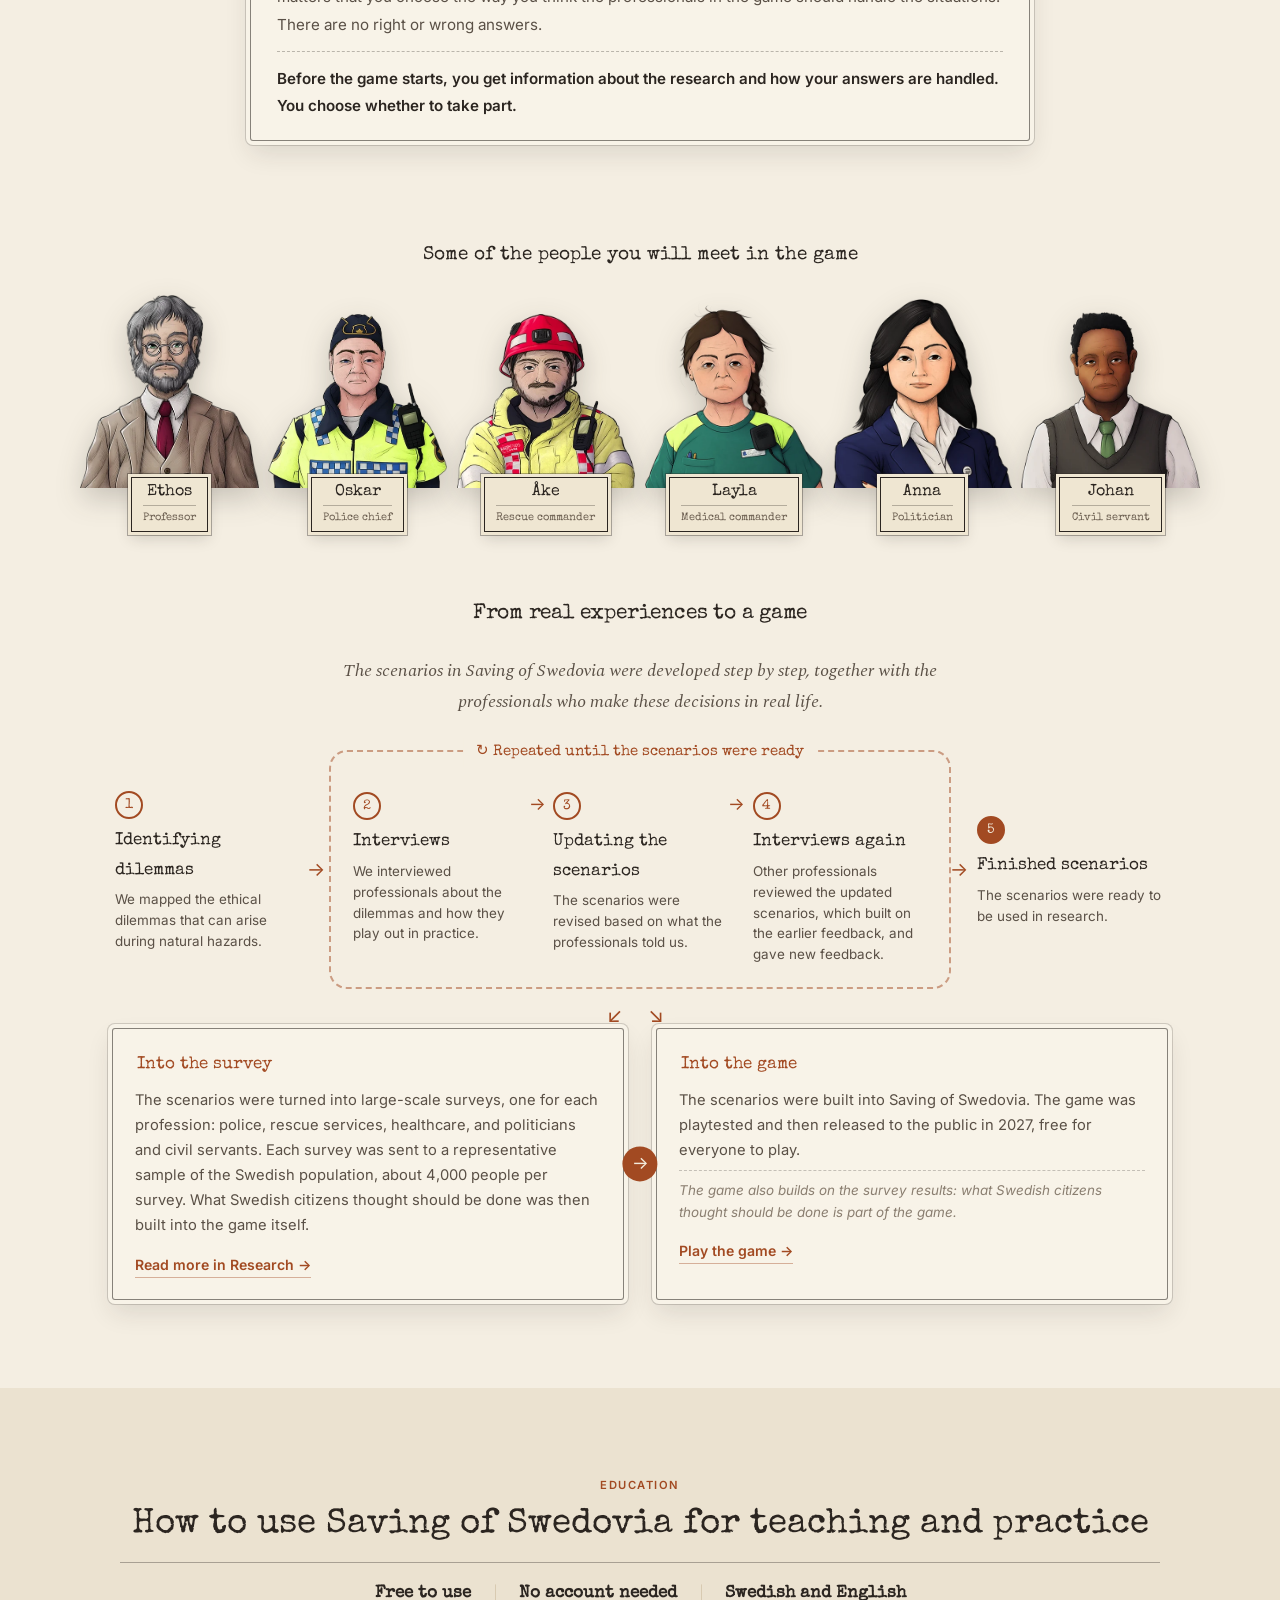
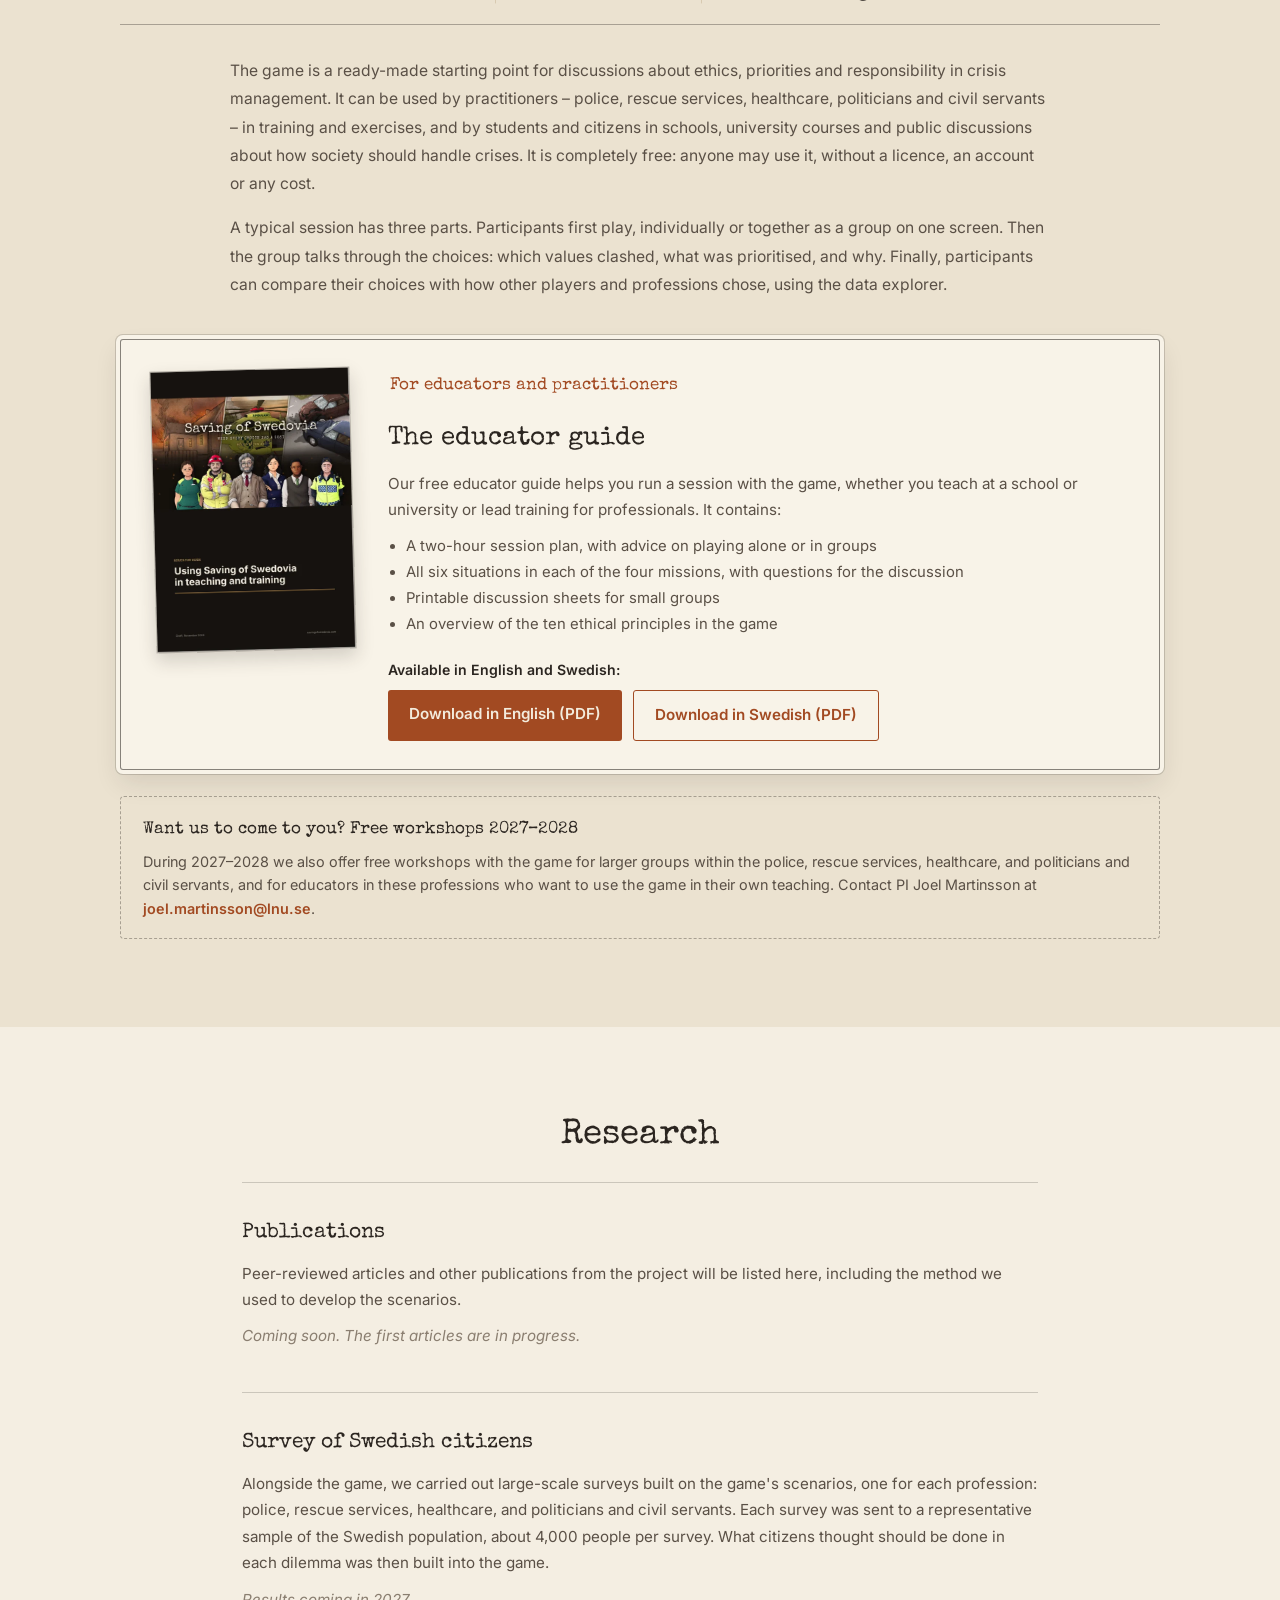
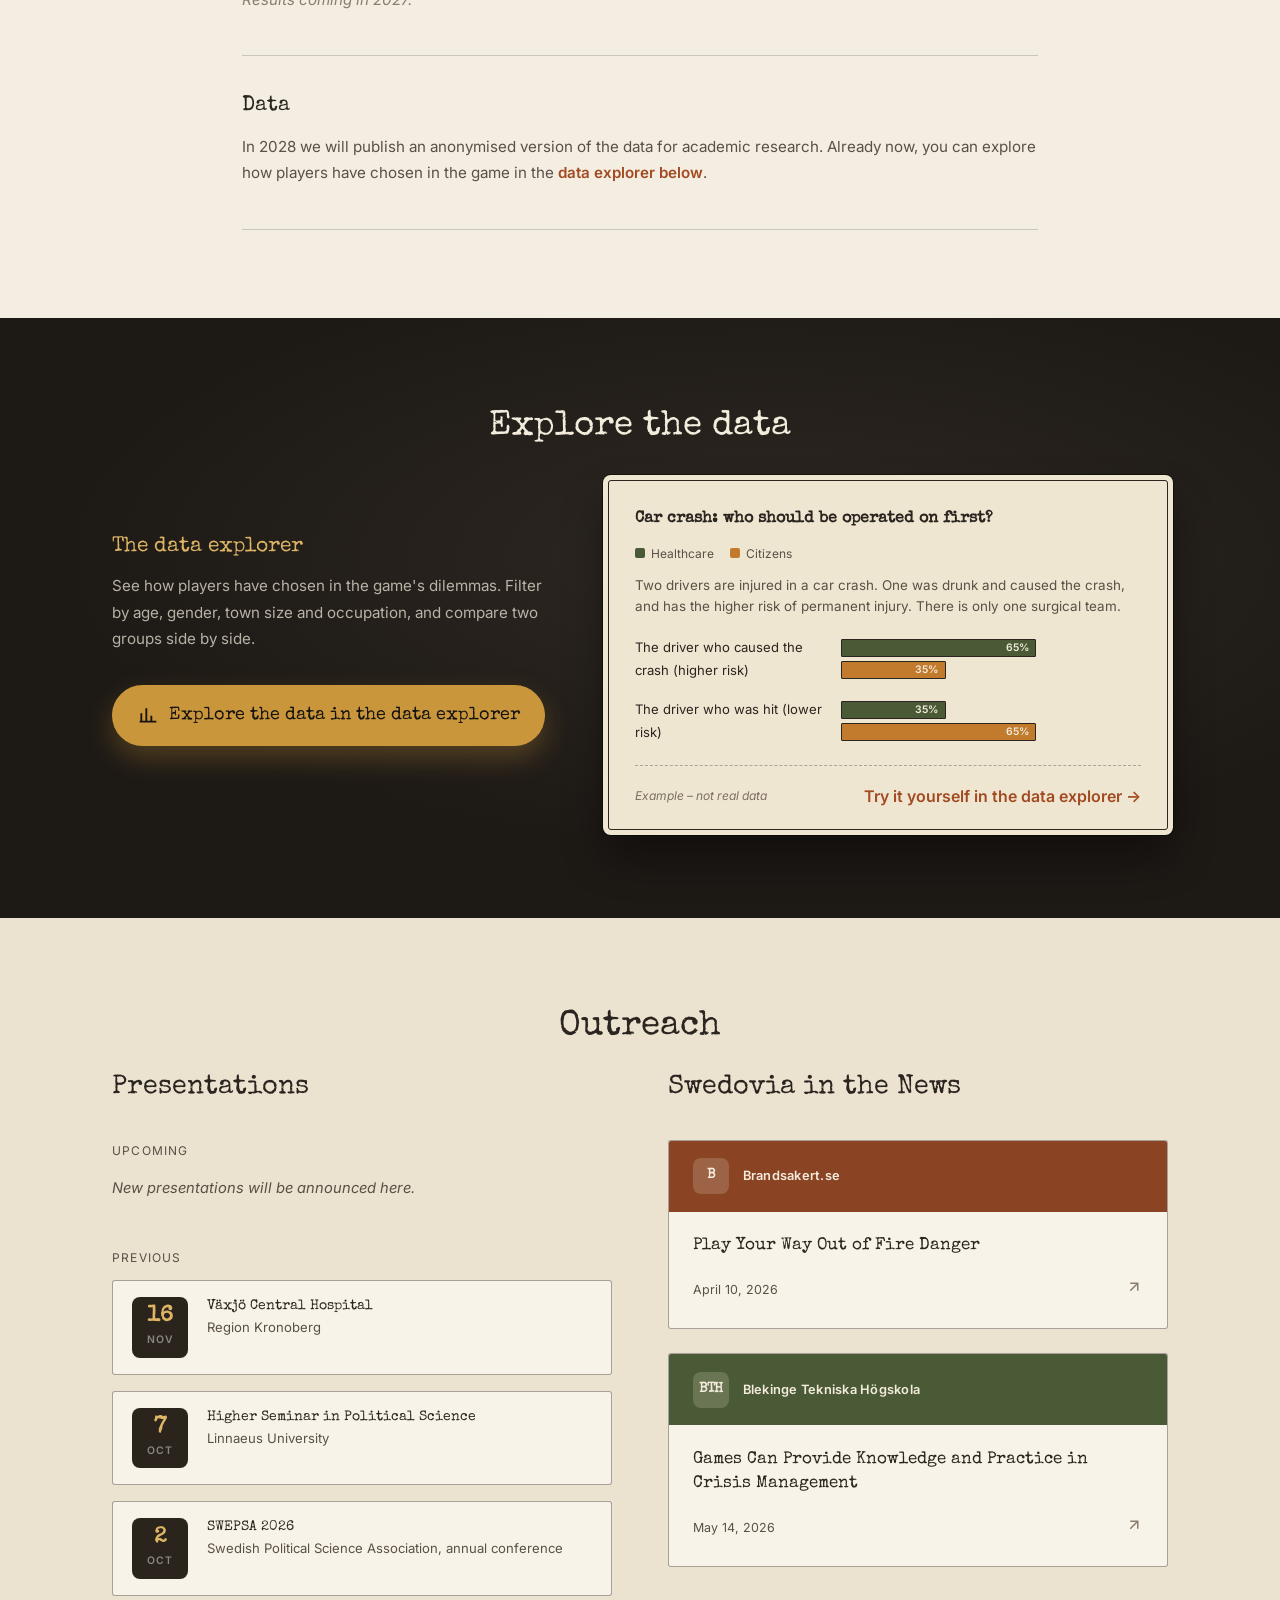
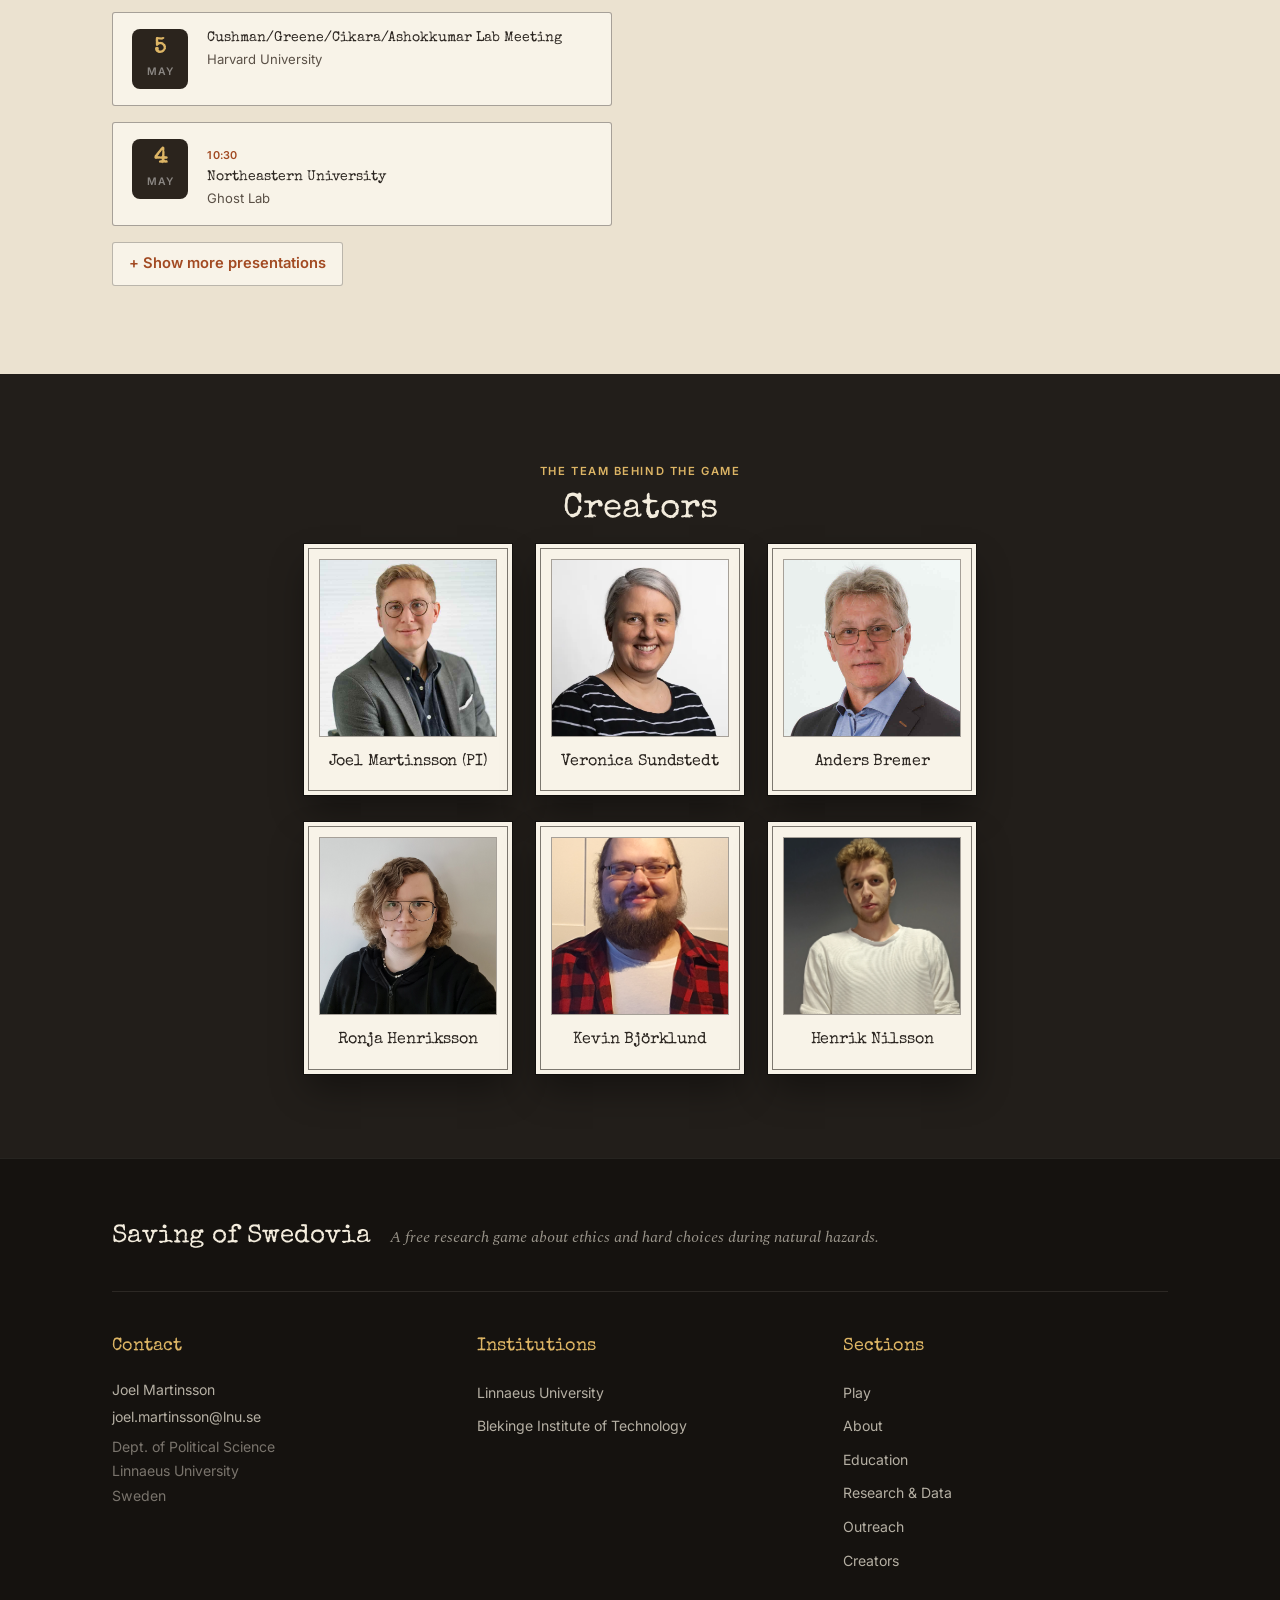
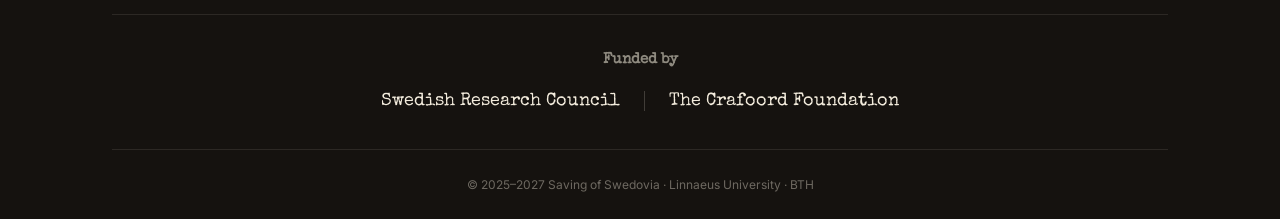
==== commit 5b85aa19: "Homepage: risk note uses the same paper colour and border as the example cards Co-Authored-By: Claud" ====
--- a/index.html
+++ b/index.html
@@ -29,7 +29,7 @@
     <meta name="robots" content="index, follow">
     <meta name="google-site-verification" content="d3yPcQcrVs0xIo2dH055kTz5W8nP0IK_MBkobrfxz1A">
 
-    <link rel="stylesheet" href="css/style.css?v=30">
+    <link rel="stylesheet" href="css/style.css?v=31">
     <link rel="preconnect" href="https://fonts.googleapis.com">
     <link rel="preconnect" href="https://fonts.gstatic.com" crossorigin>
     <link href="https://fonts.googleapis.com/css2?family=Special+Elite&family=Spectral:ital@1&family=Space+Grotesk:wght@400;500;600;700&family=Inter:wght@300;400;500;600;700&display=swap" rel="stylesheet">
--- a/css/style.css
+++ b/css/style.css
@@ -1325,3 +1325,4 @@
 .sos-home .about-content .sos-chance p{font-size:.92rem;line-height:1.65;margin:0 0 .5rem}
 .sos-home .about-content .sos-chance p:last-child{margin-bottom:0}
 @media(max-width:560px){.sos-home .sos-chance-die{width:42px;height:42px}}
+.sos-home .sos-chance{background:var(--surface);border:1px solid rgba(43,37,32,.22);border-radius:6px}
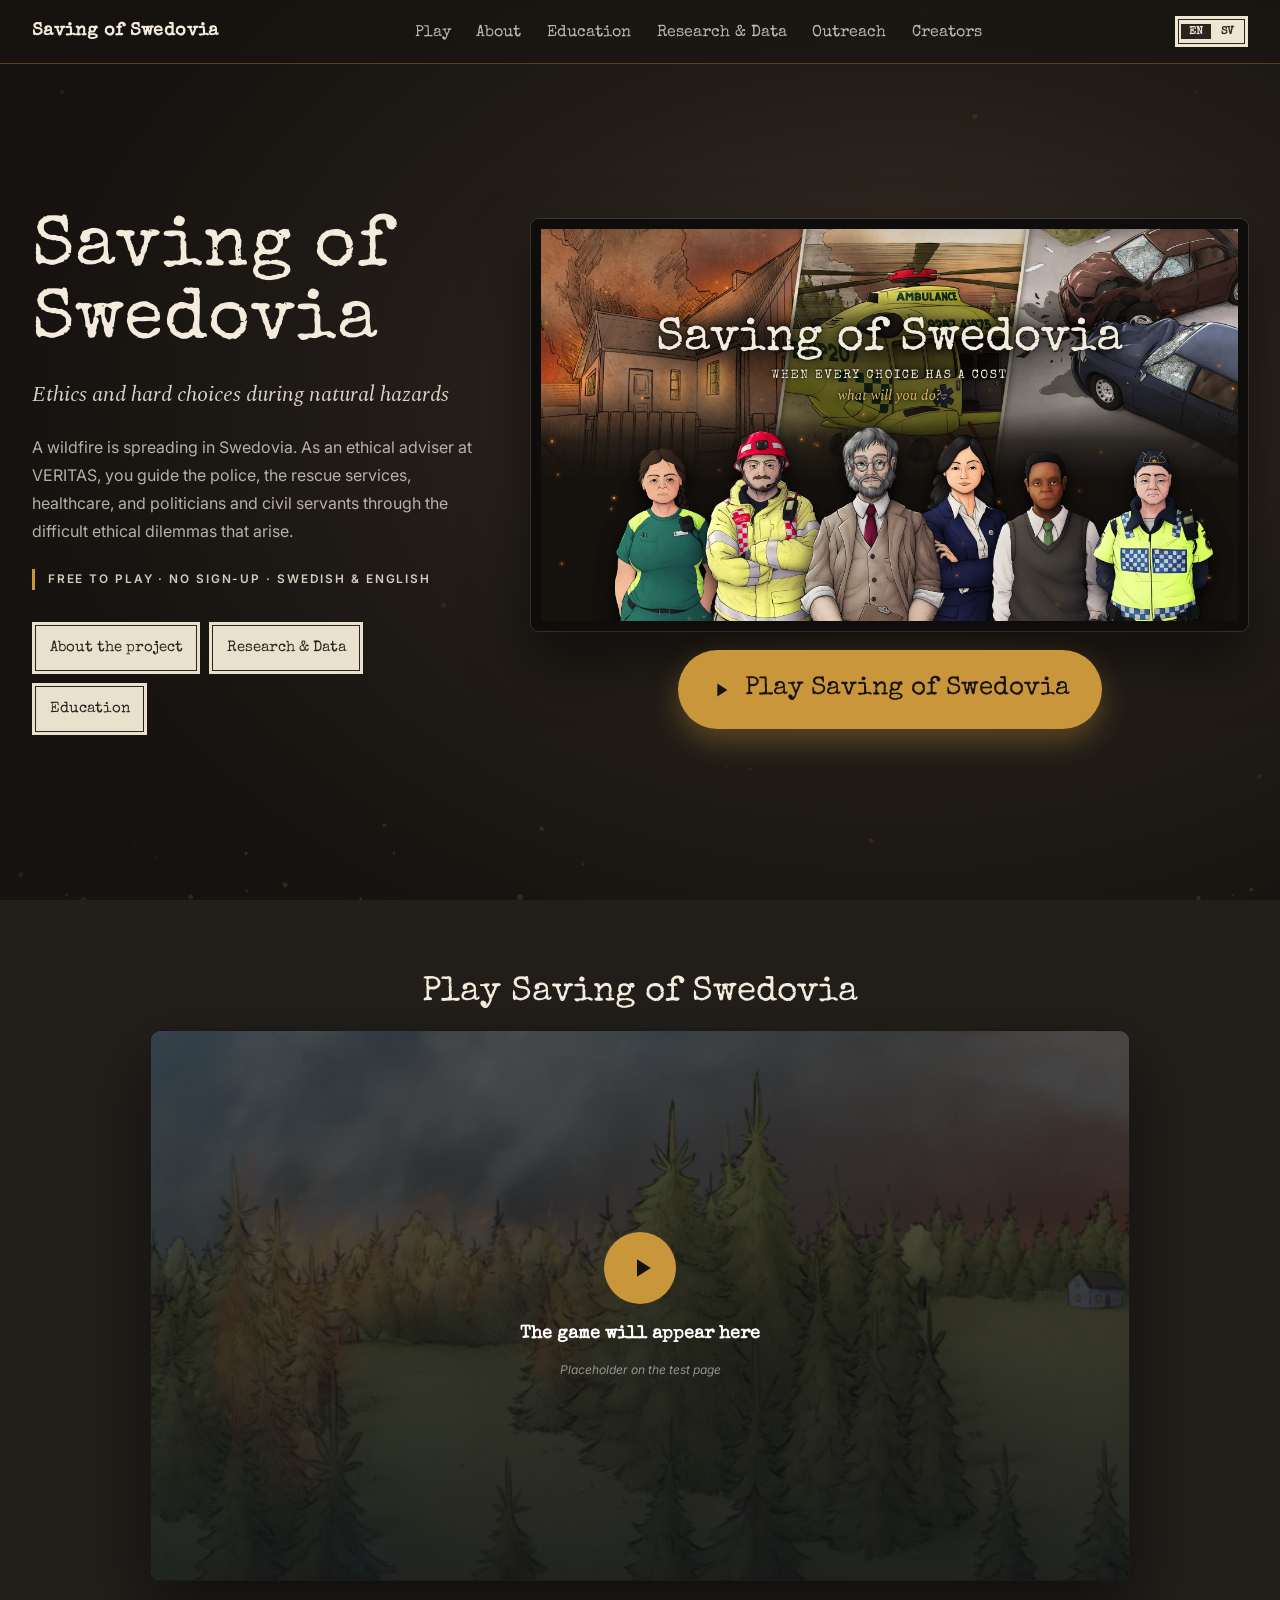
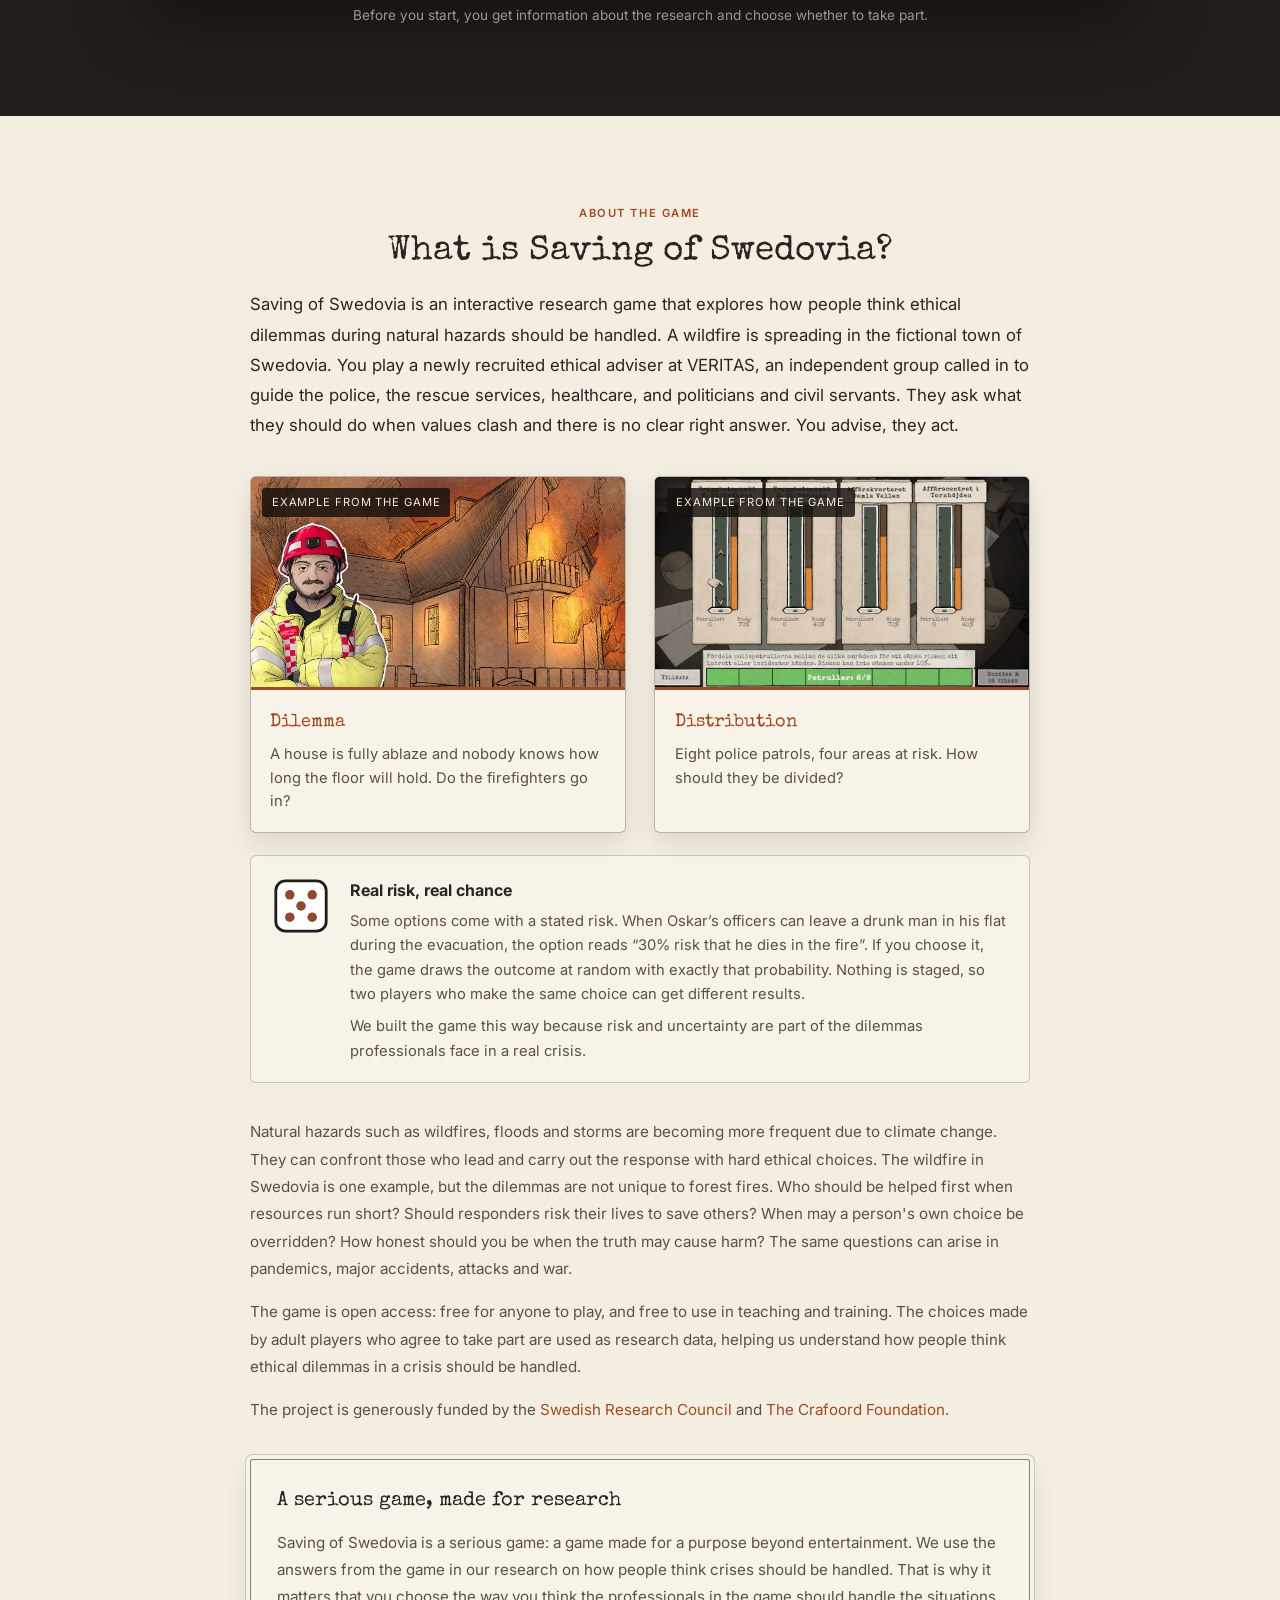
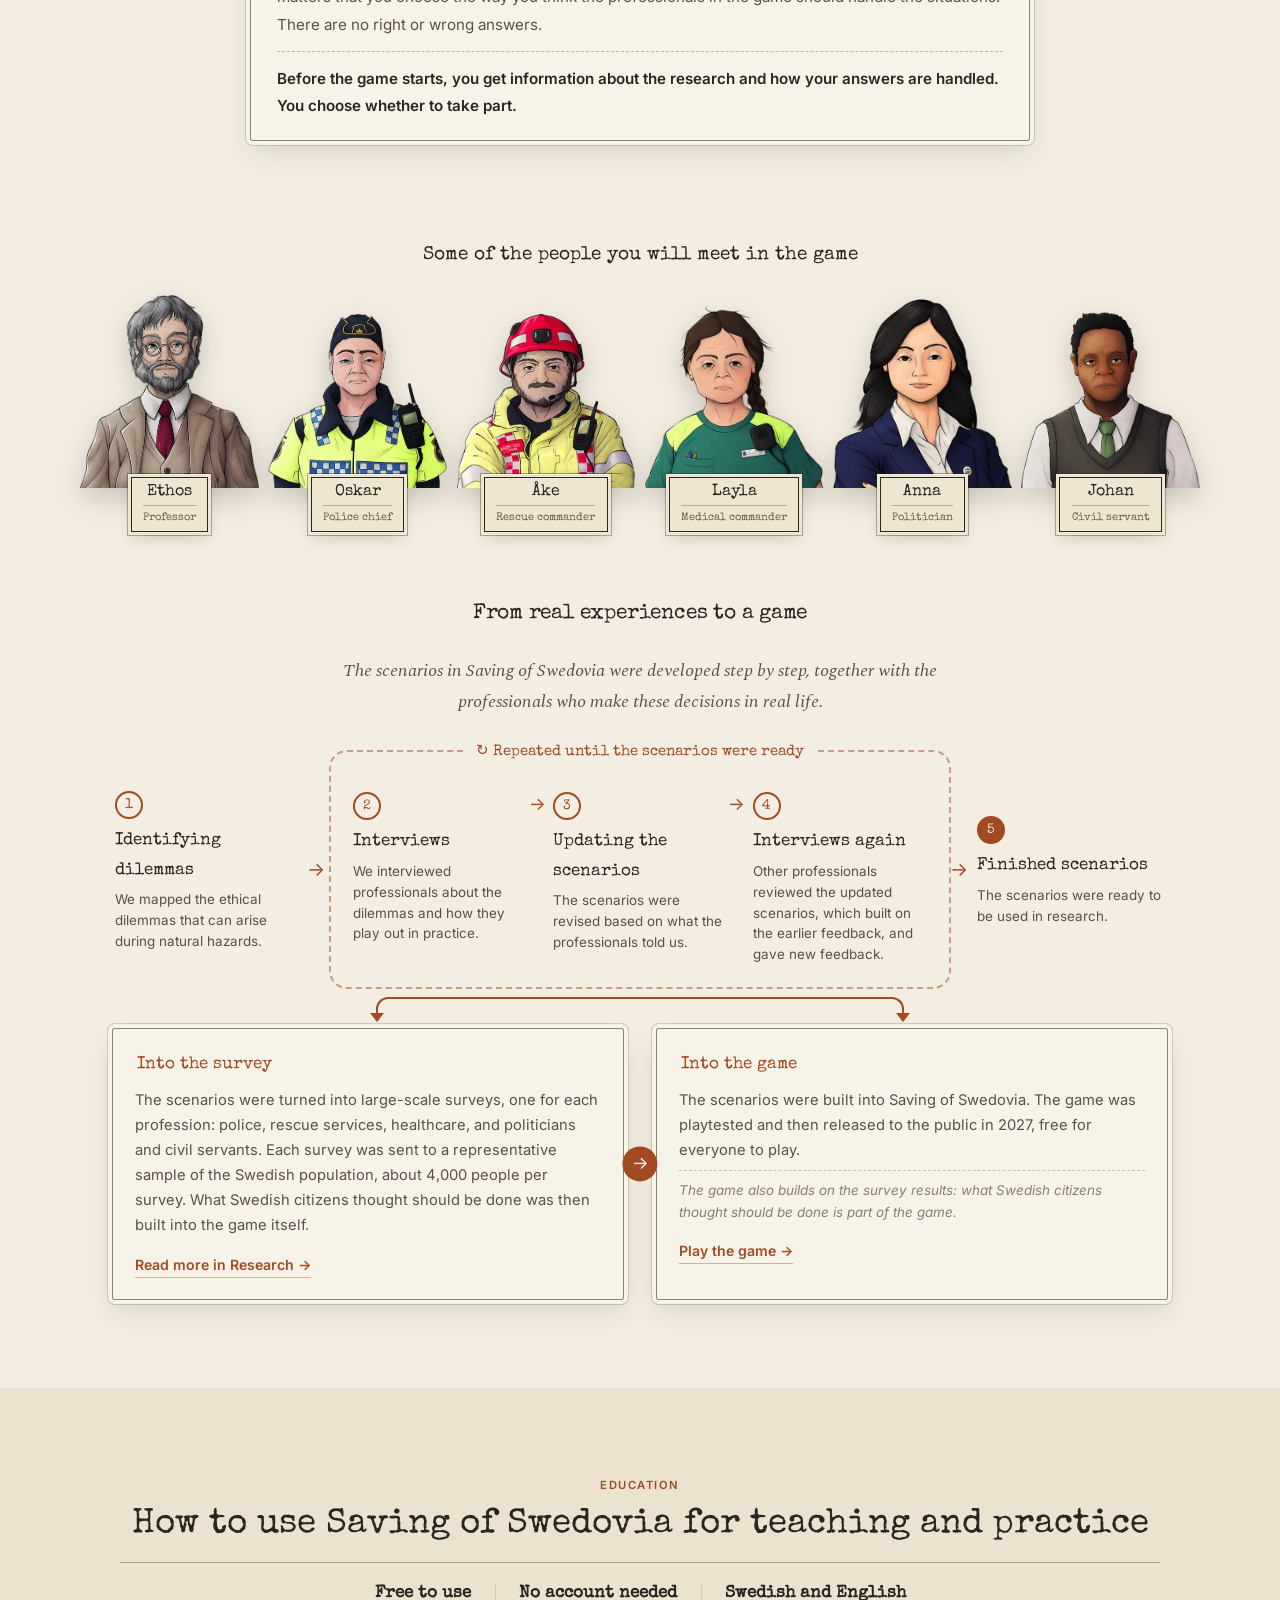
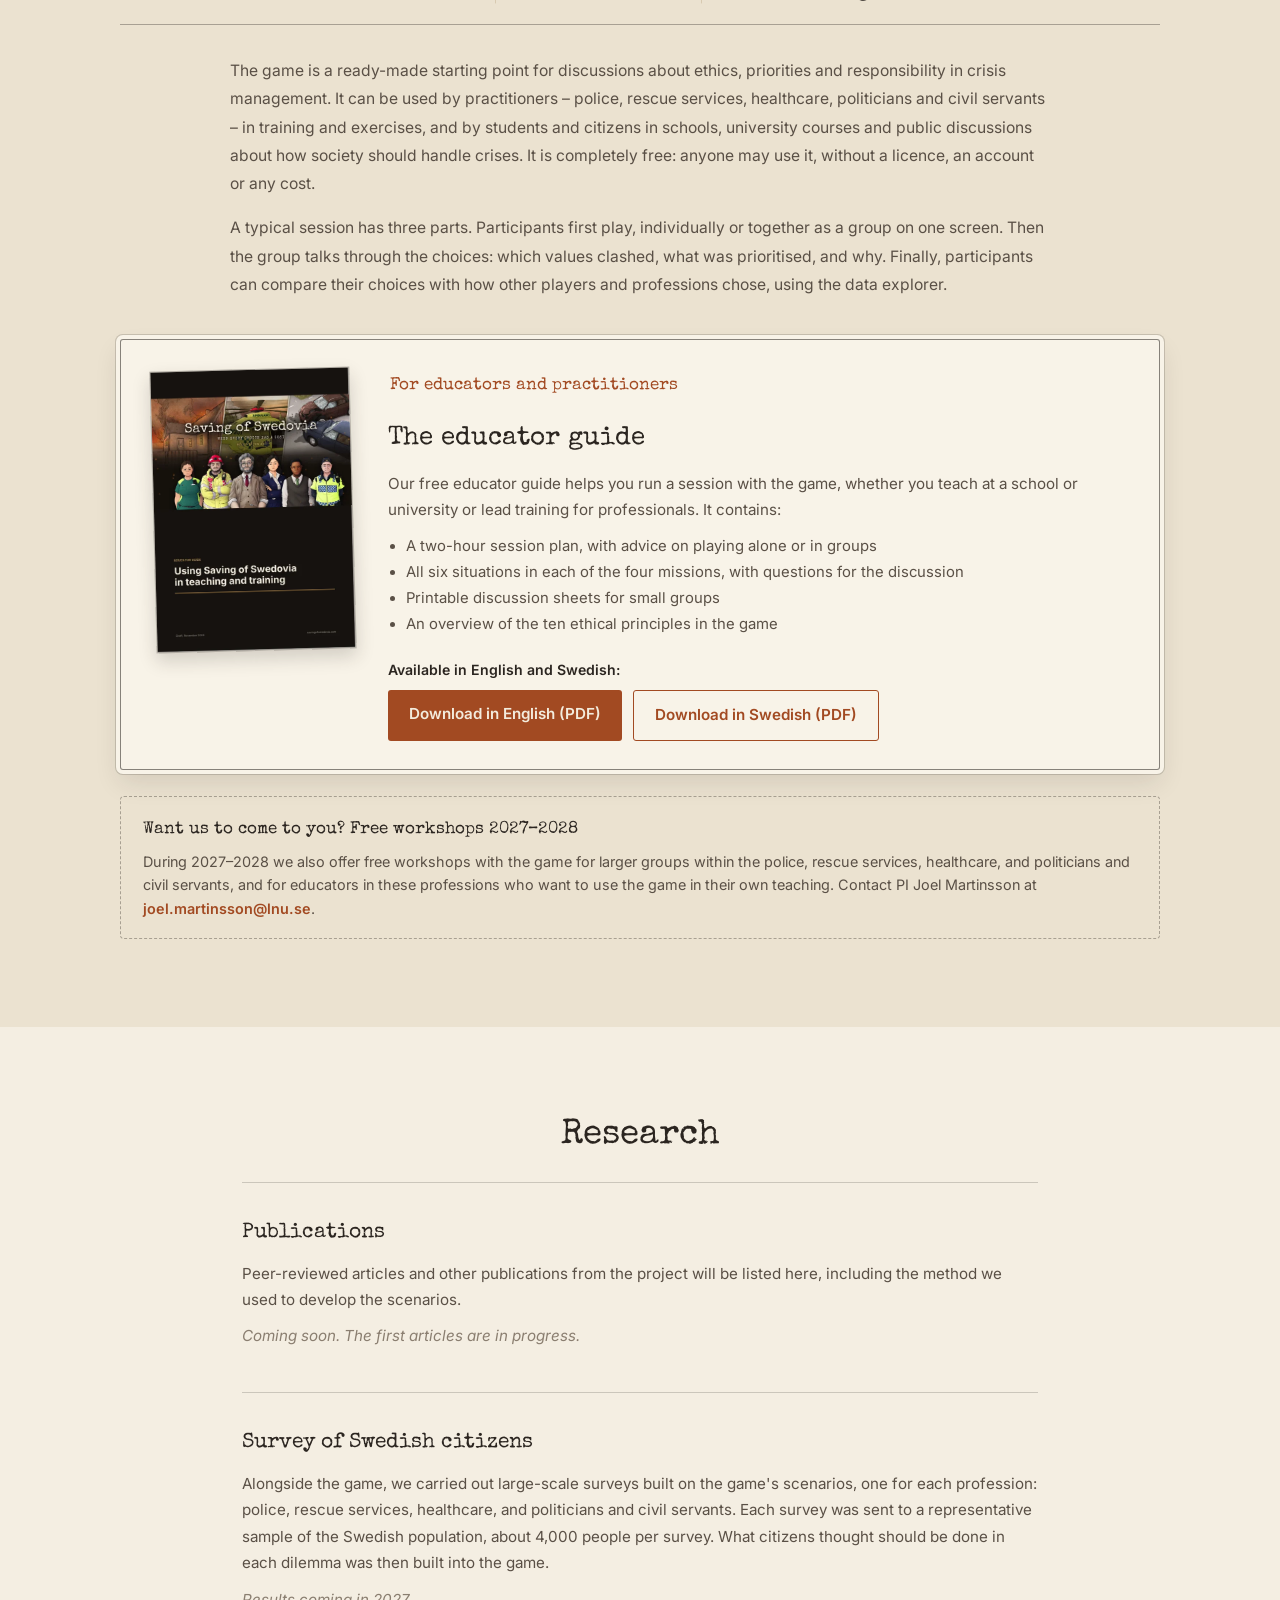
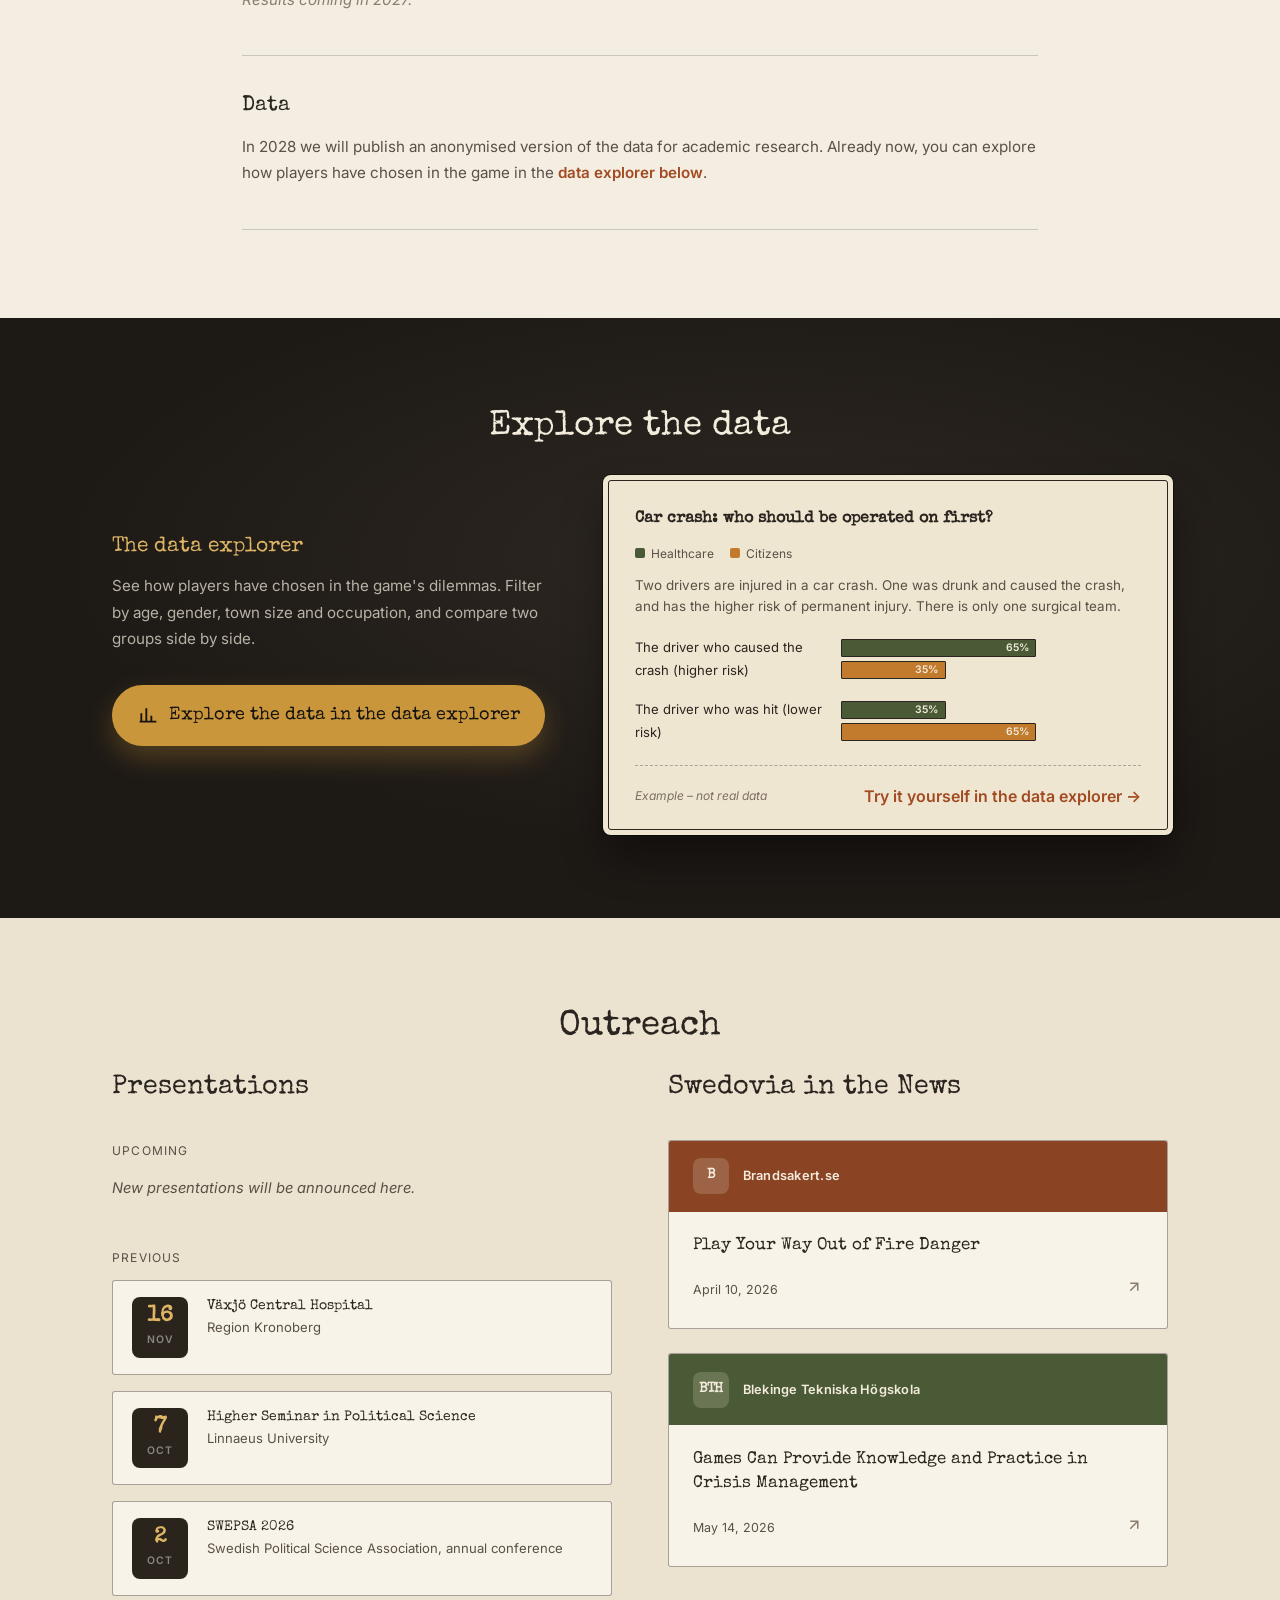
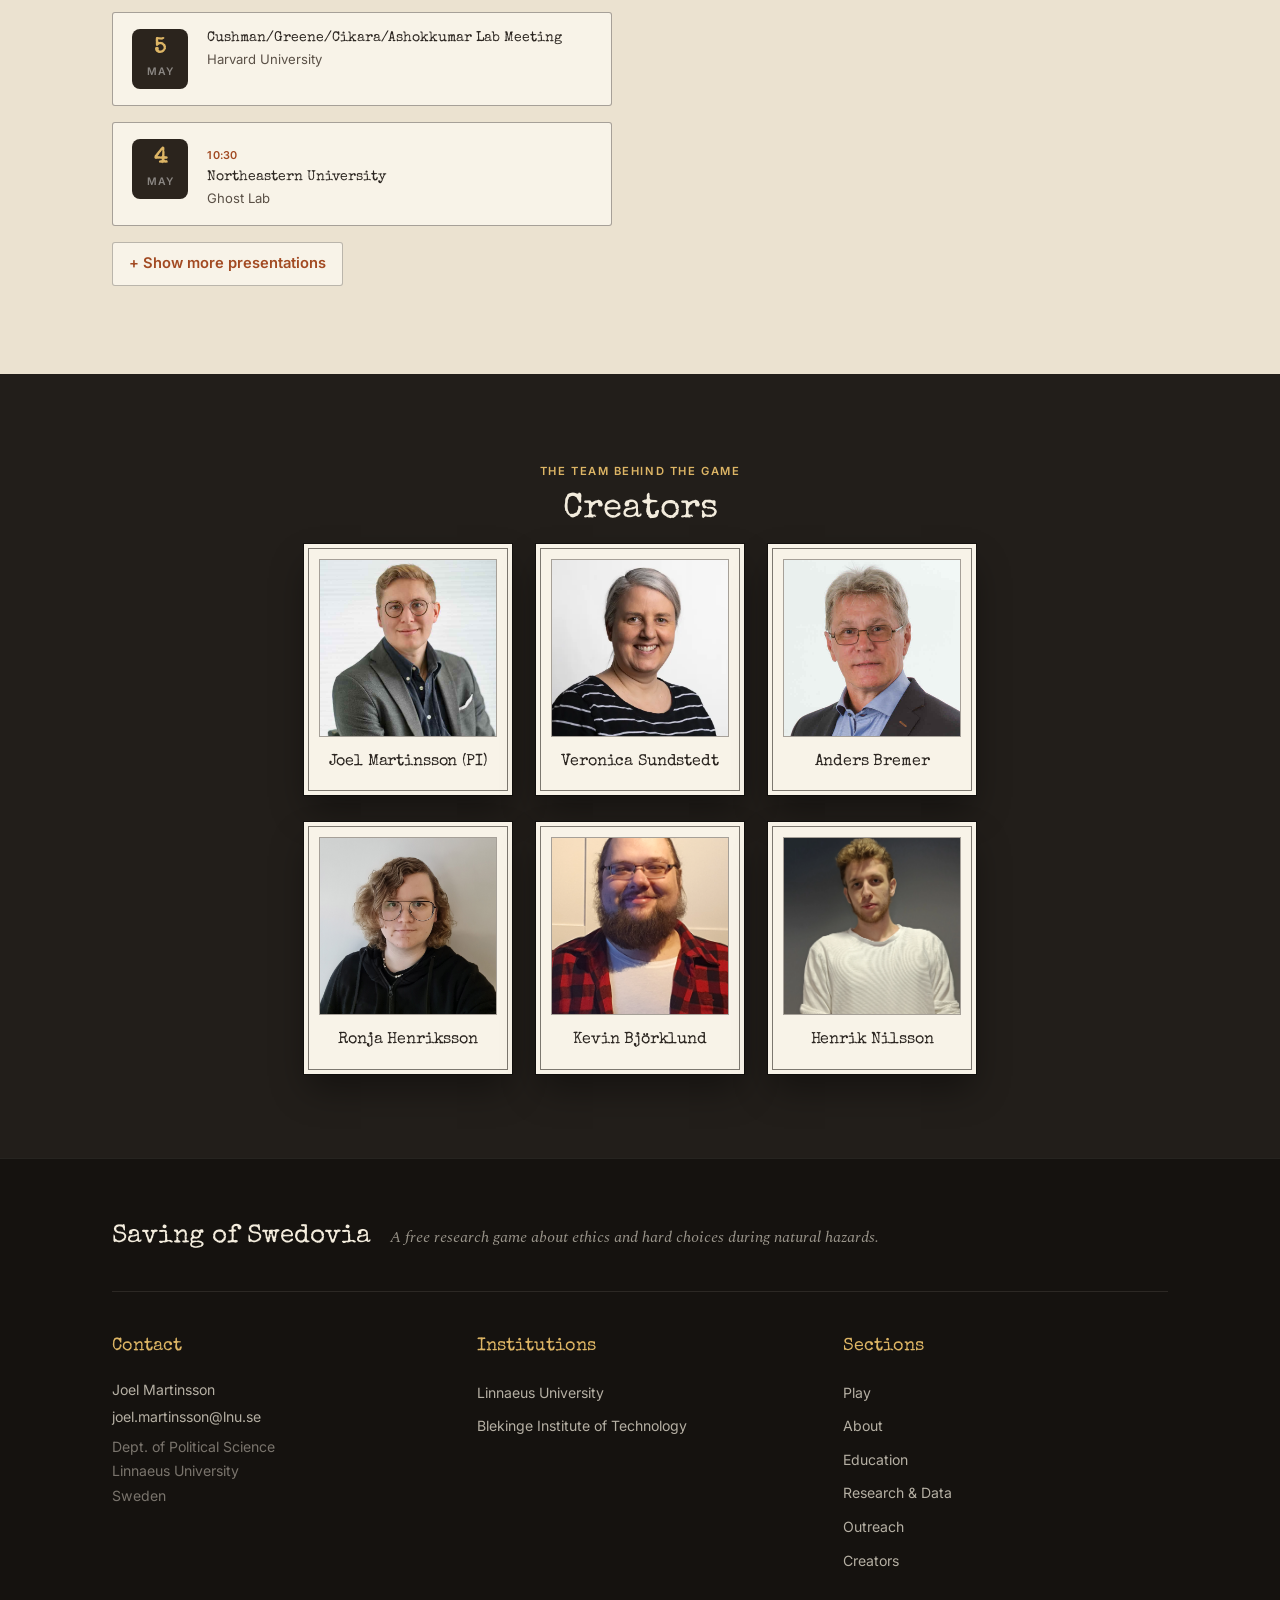
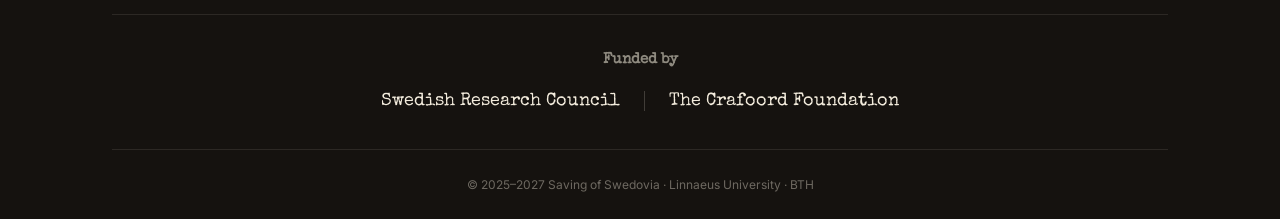
==== commit d8f257b5: "Swedish educator guide; homepage: drawn fork arrows in the process section Co-Authored-By: Claude Op" ====
--- a/index.html
+++ b/index.html
@@ -29,7 +29,7 @@
     <meta name="robots" content="index, follow">
     <meta name="google-site-verification" content="d3yPcQcrVs0xIo2dH055kTz5W8nP0IK_MBkobrfxz1A">
 
-    <link rel="stylesheet" href="css/style.css?v=31">
+    <link rel="stylesheet" href="css/style.css?v=34">
     <link rel="preconnect" href="https://fonts.googleapis.com">
     <link rel="preconnect" href="https://fonts.gstatic.com" crossorigin>
     <link href="https://fonts.googleapis.com/css2?family=Special+Elite&family=Spectral:ital@1&family=Space+Grotesk:wght@400;500;600;700&family=Inter:wght@300;400;500;600;700&display=swap" rel="stylesheet">
@@ -232,6 +232,7 @@
                 </div>
 
                 <div class="sos-loop-fork sos-loop-fork--seq">
+                    <span class="sos-fork-arrow sos-fork-arrow--l" aria-hidden="true"></span><span class="sos-fork-arrow sos-fork-arrow--r" aria-hidden="true"></span>
                     <div class="sos-paper sos-loop-out">
                         <span class="sos-shot-kicker" data-en="Into the survey" data-sv="In i enkäten">Into the survey</span>
                         <p data-en="The scenarios were turned into large-scale surveys, one for each profession: police, rescue services, healthcare, and politicians and civil servants. Each survey was sent to a representative sample of the Swedish population, about 4,000 people per survey. What Swedish citizens thought should be done was then built into the game itself." data-sv="Scenarierna blev storskaliga enkäter, en för varje yrkesgrupp: polis, räddningstjänst, vård samt politiker och tjänstemän. Varje enkät skickades till ett representativt urval av Sveriges befolkning, omkring 4 000 personer per enkät. Det som svenska medborgare ansåg borde göras byggdes sedan in i själva spelet.">The scenarios were turned into large-scale surveys, one for each profession: police, rescue services, healthcare, and politicians and civil servants. Each survey was sent to a representative sample of the Swedish population, about 4,000 people per survey. What Swedish citizens thought should be done was then built into the game itself.</p>
--- a/css/style.css
+++ b/css/style.css
@@ -1326,3 +1326,21 @@
 .sos-home .about-content .sos-chance p:last-child{margin-bottom:0}
 @media(max-width:560px){.sos-home .sos-chance-die{width:42px;height:42px}}
 .sos-home .sos-chance{background:var(--surface);border:1px solid rgba(43,37,32,.22);border-radius:6px}
+/* Process fork: drawn connector instead of the ↙ ↘ text arrows (homepage only) */
+.sos-home .sos-loop-fork::before{
+    content:"";letter-spacing:0;font-size:0;transform:none;
+    left:25%;right:25%;top:-1.7rem;height:1.45rem;
+    border:2px solid var(--accent);border-bottom:none;border-radius:12px 12px 0 0;
+    background:
+        url("data:image/svg+xml,%3Csvg xmlns='http://www.w3.org/2000/svg' viewBox='0 0 12 8'%3E%3Cpath d='M0 0h12L6 8z' fill='%23a24a22'/%3E%3C/svg%3E") left -7px bottom -6px / 12px 8px no-repeat,
+        url("data:image/svg+xml,%3Csvg xmlns='http://www.w3.org/2000/svg' viewBox='0 0 12 8'%3E%3Cpath d='M0 0h12L6 8z' fill='%23a24a22'/%3E%3C/svg%3E") right -7px bottom -6px / 12px 8px no-repeat;
+    background-origin:border-box;
+}
+@media(max-width:900px){.sos-home .sos-loop-fork::before{display:none}}
+.sos-home .sos-loop-fork::before{z-index:3;top:-2rem;height:1.35rem}
+.sos-home .sos-loop-fork::before{background:none;height:1.15rem;top:-1.95rem}
+.sos-home .sos-fork-arrow{position:absolute;top:-.95rem;width:14px;height:9px;transform:translateX(-50%);z-index:3;
+    background:url("data:image/svg+xml,%3Csvg xmlns='http://www.w3.org/2000/svg' viewBox='0 0 14 9'%3E%3Cpath d='M0 0h14L7 9z' fill='%23a24a22'/%3E%3C/svg%3E") center/contain no-repeat}
+.sos-home .sos-fork-arrow--l{left:calc(25% + 1px)}
+.sos-home .sos-fork-arrow--r{left:calc(75% - 1px)}
+@media(max-width:900px){.sos-home .sos-fork-arrow{display:none}}
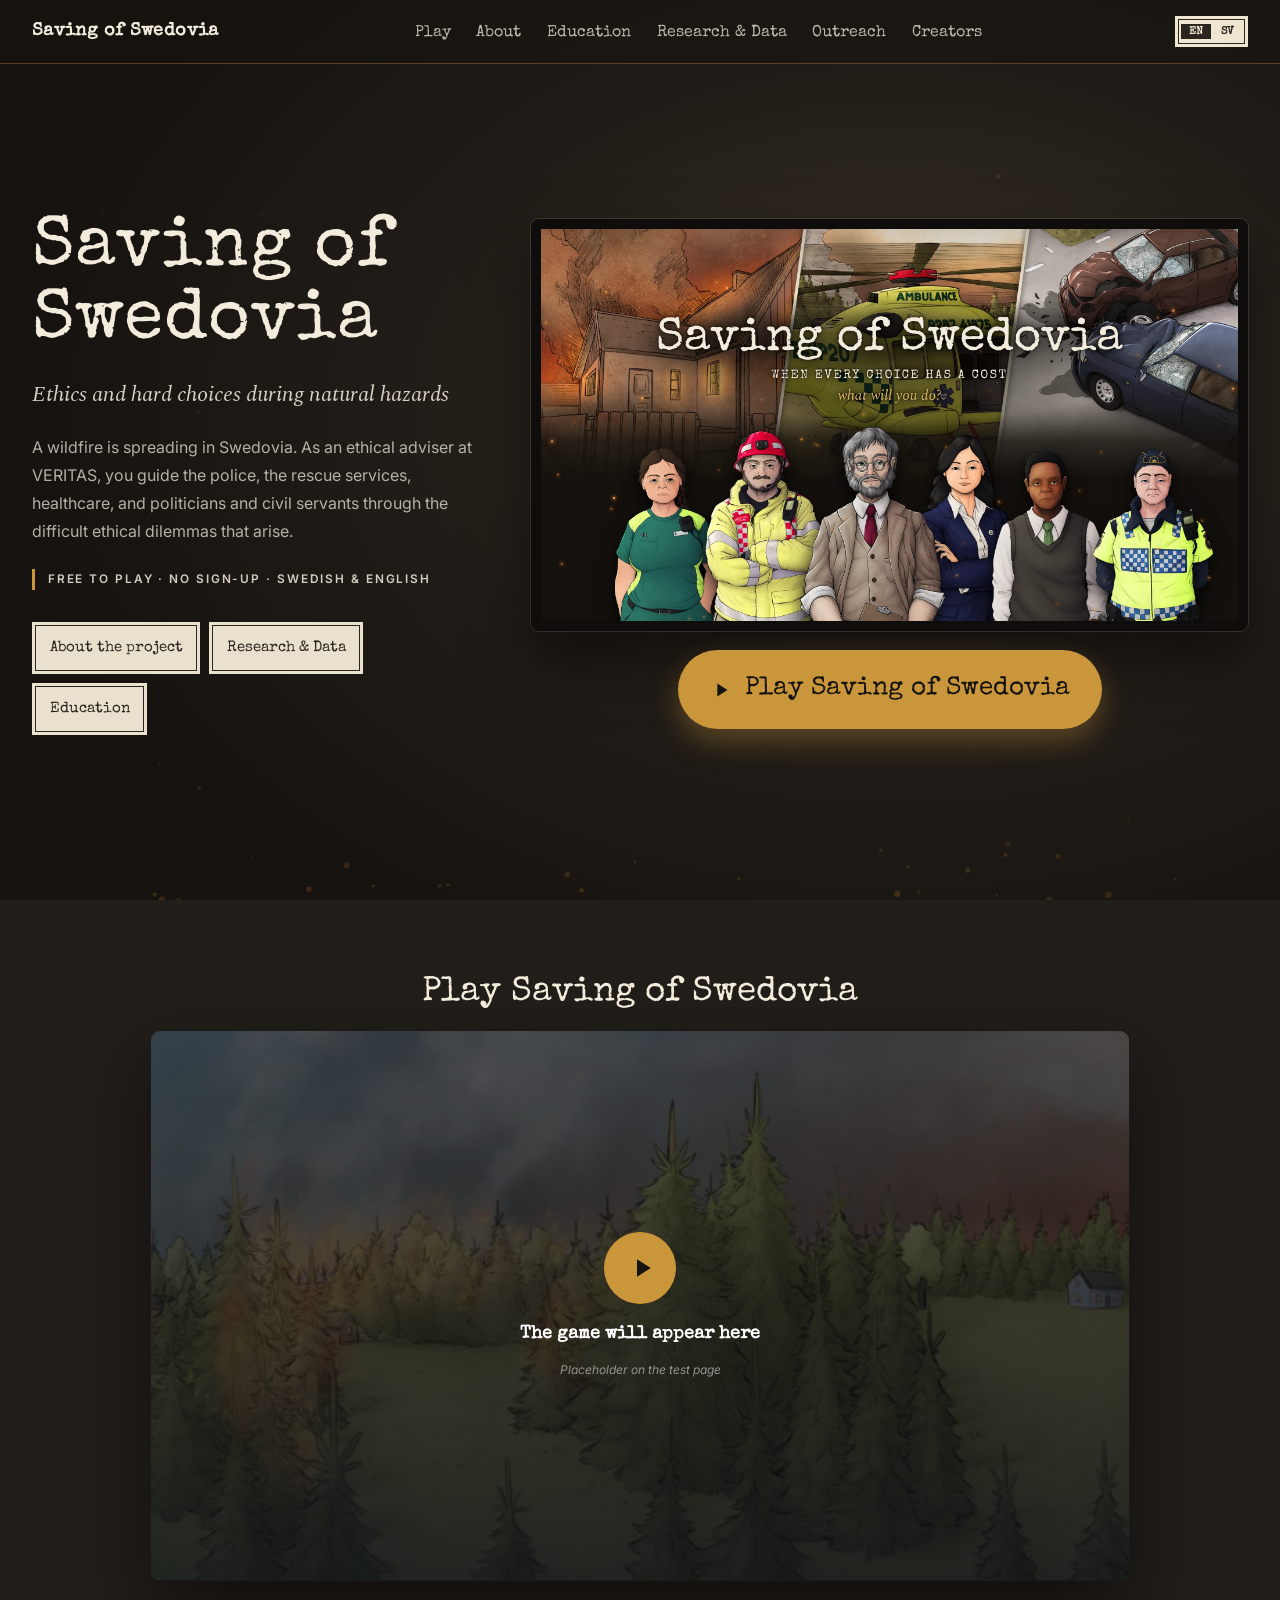
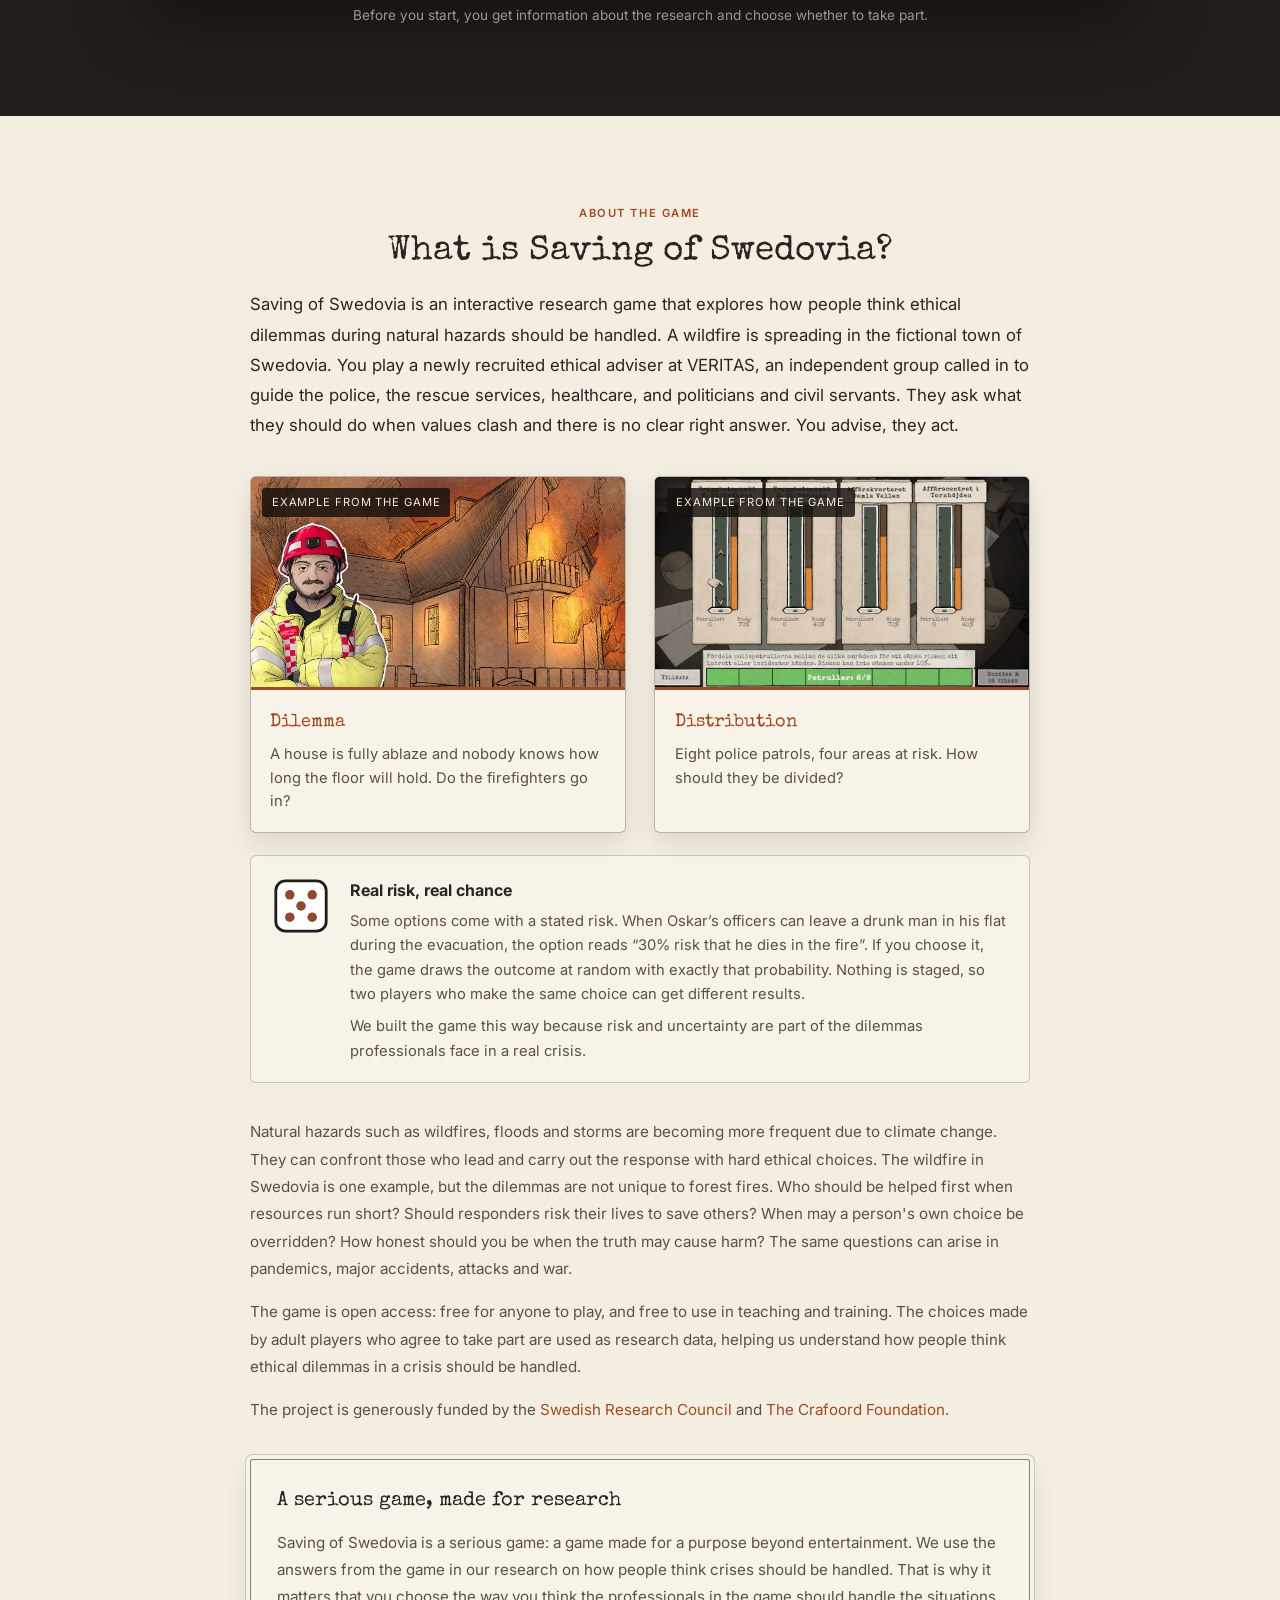
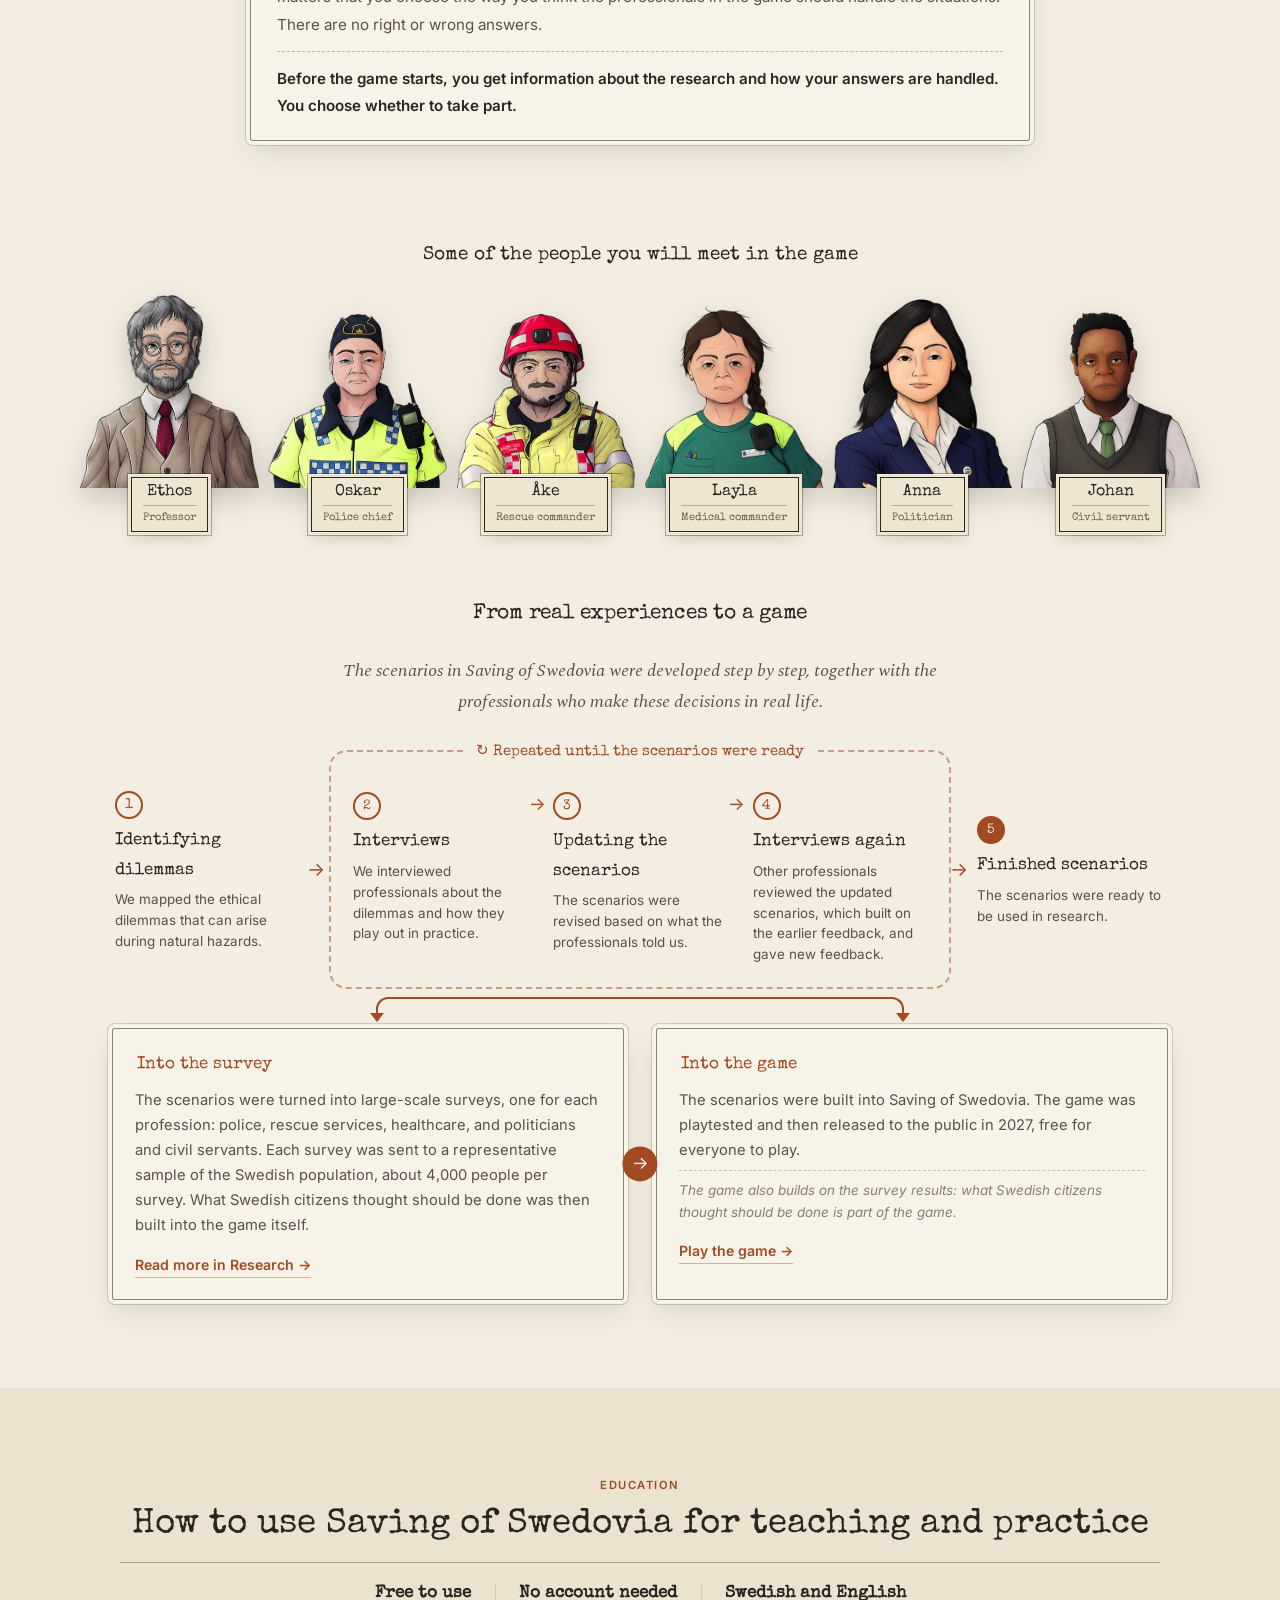
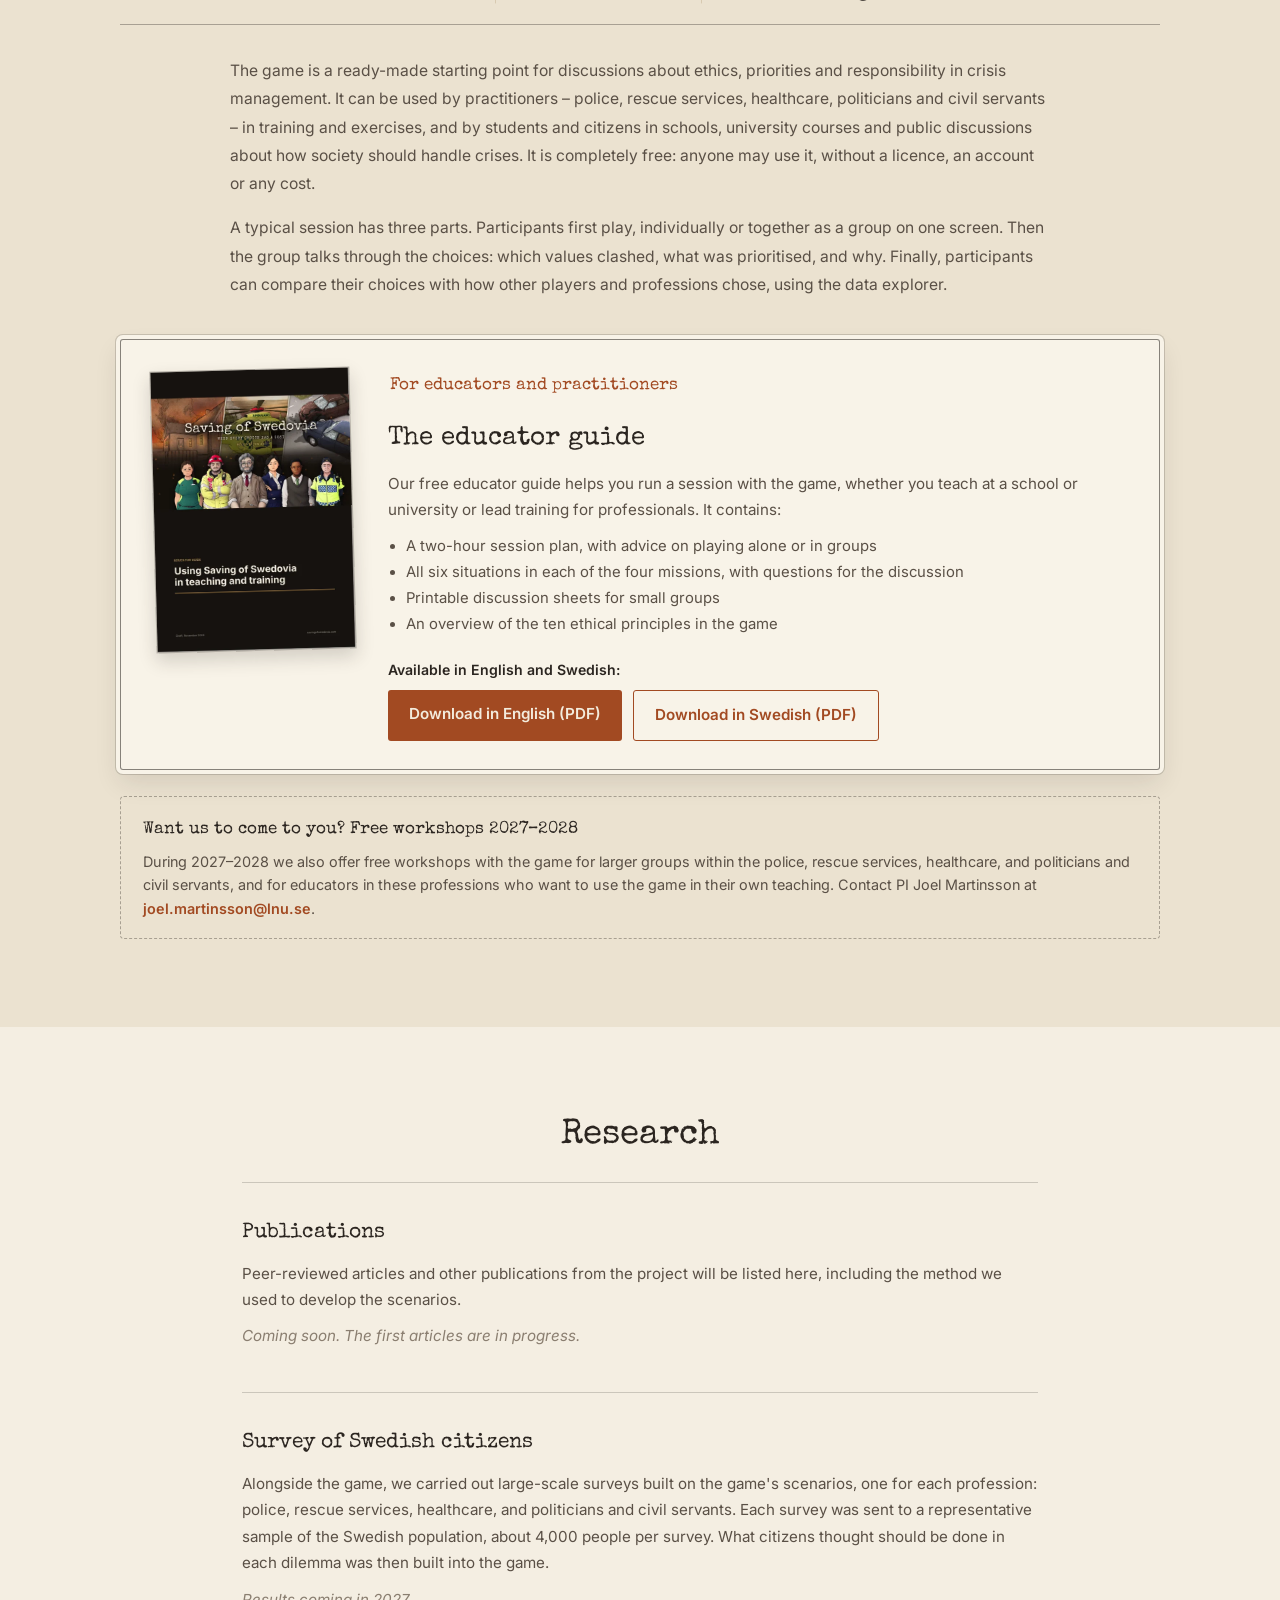
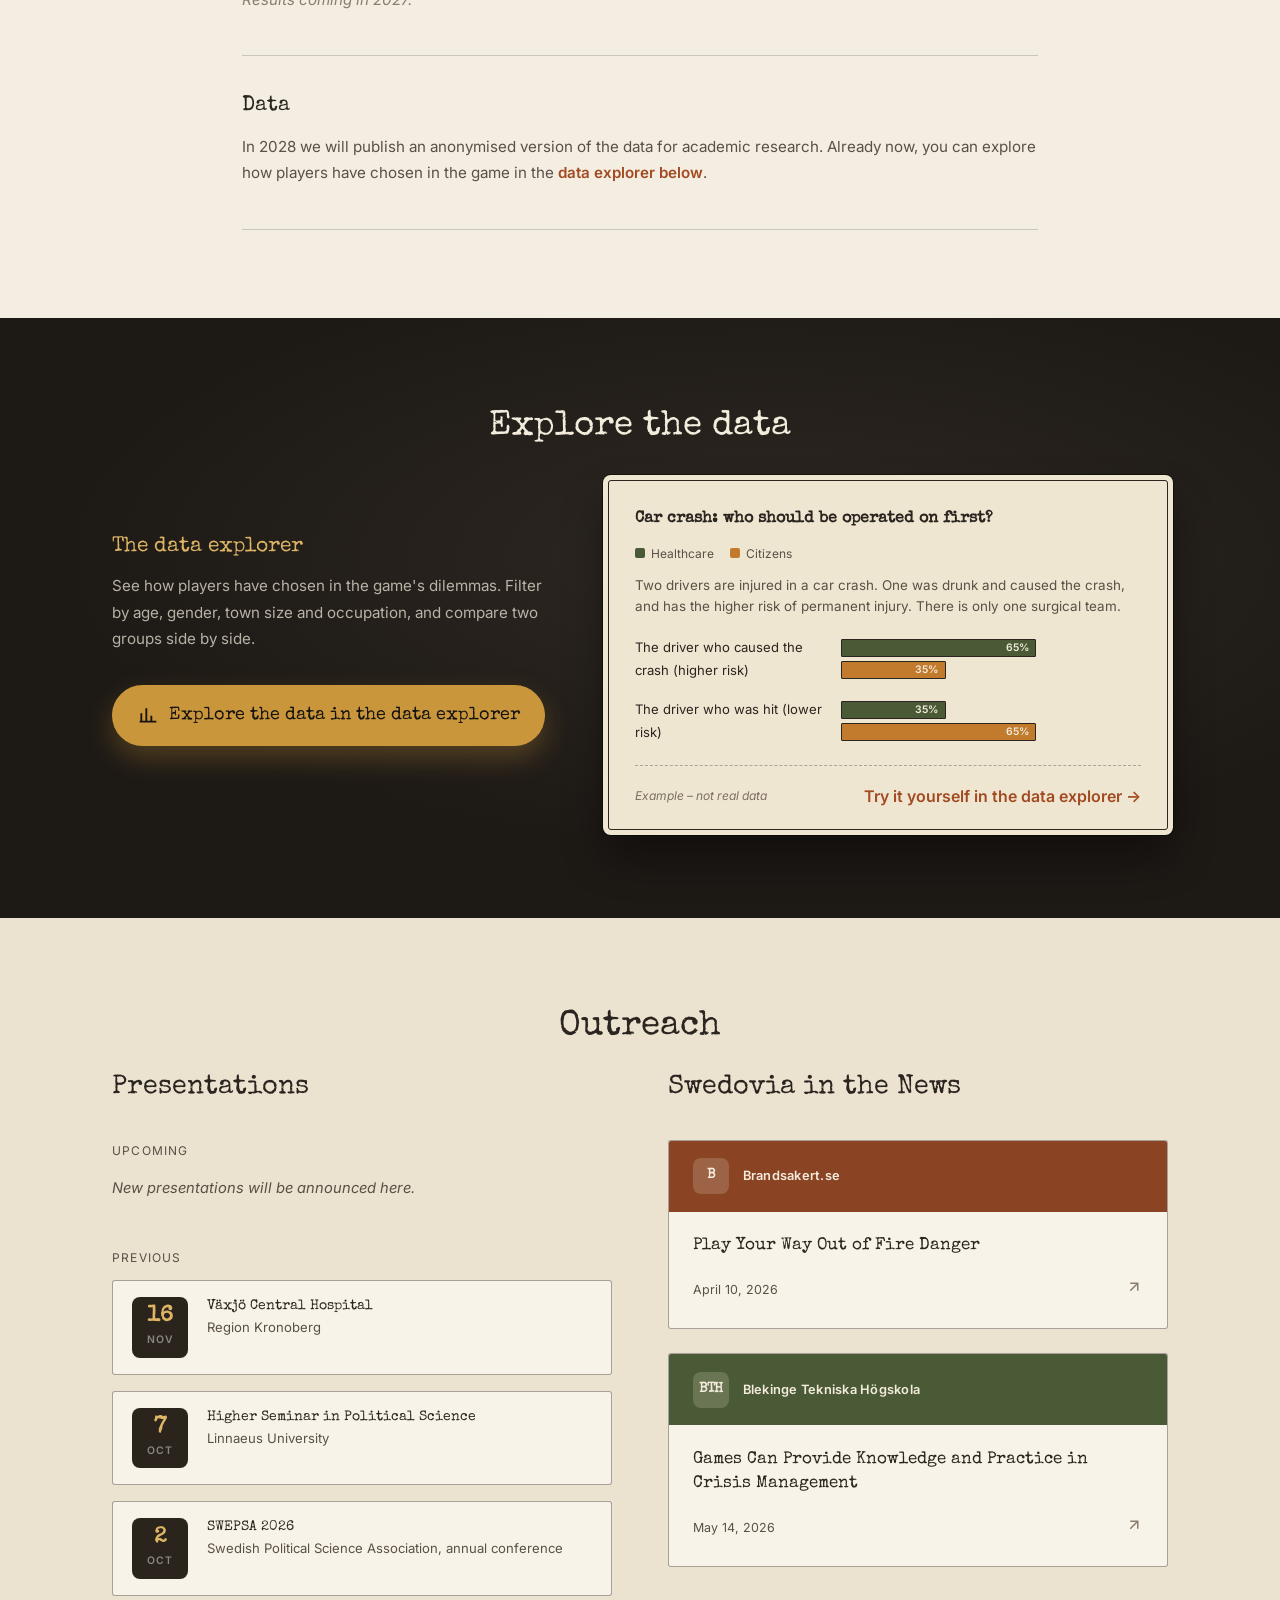
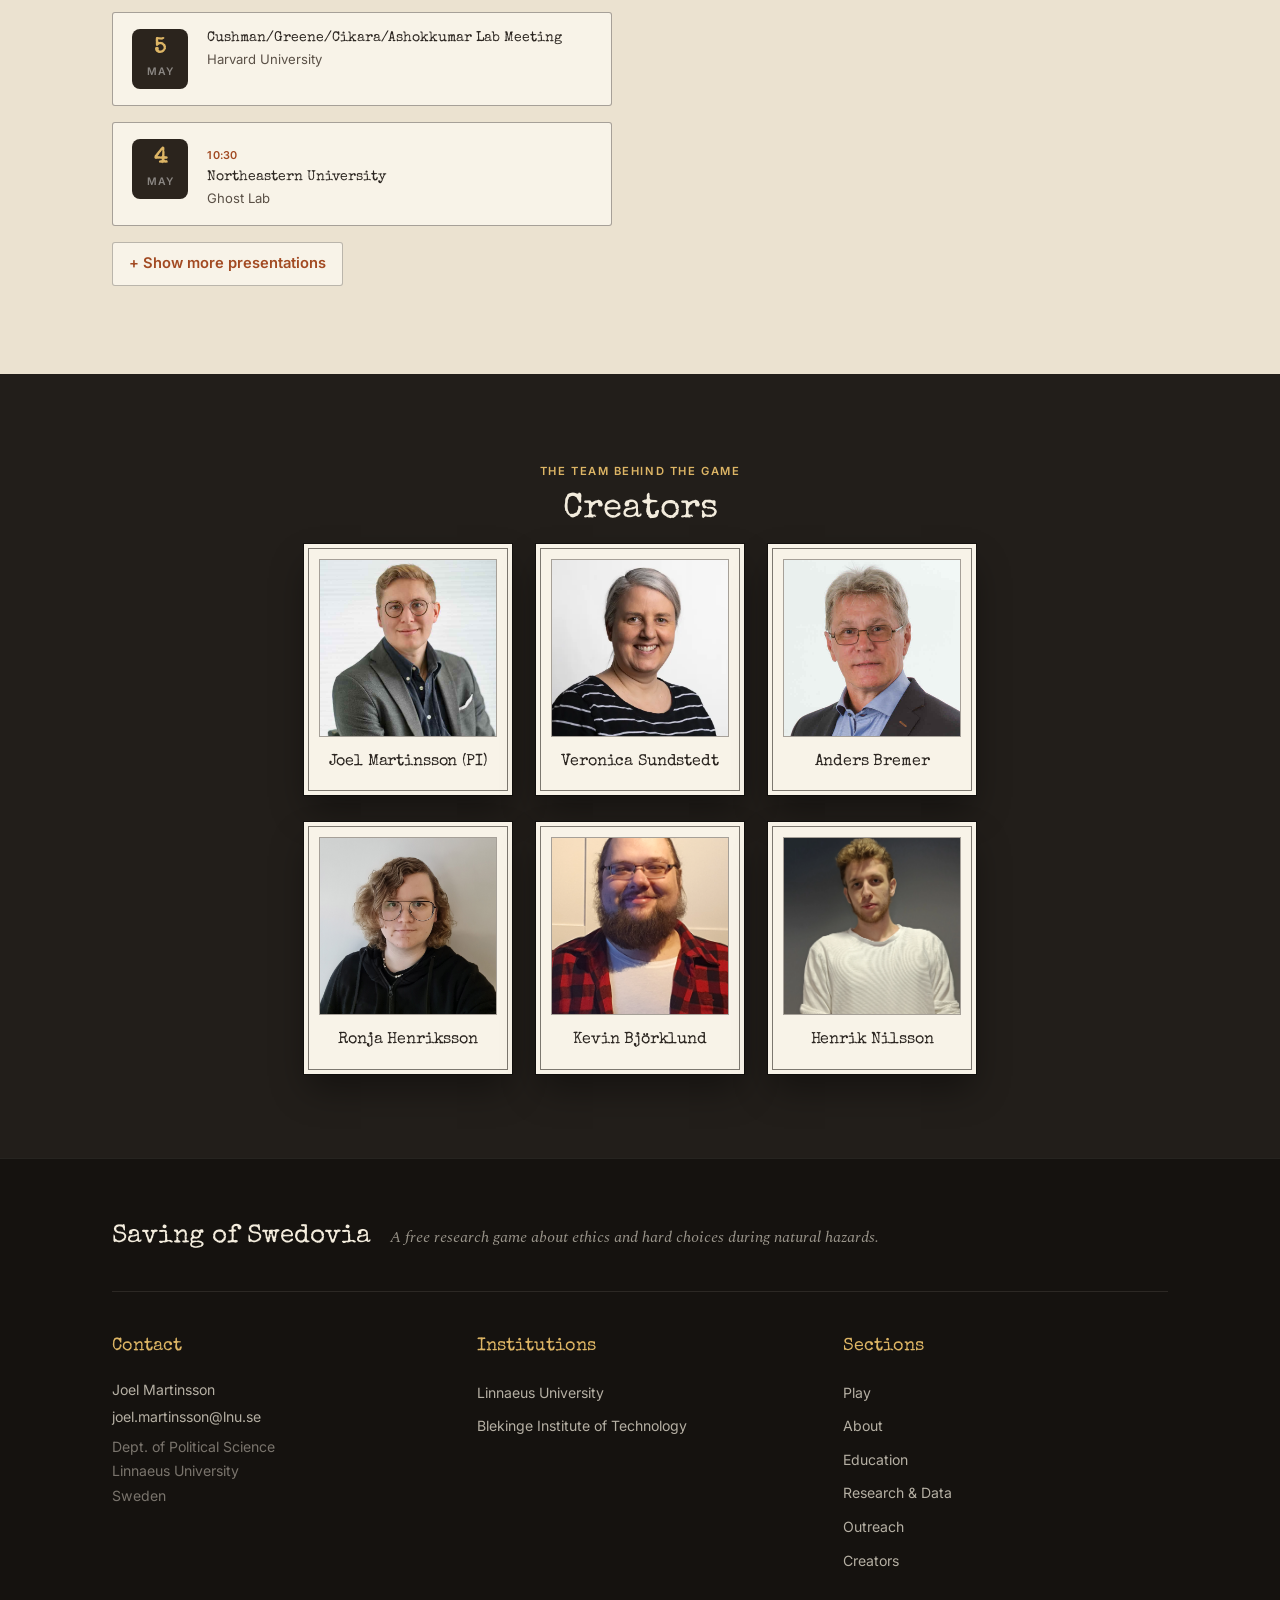
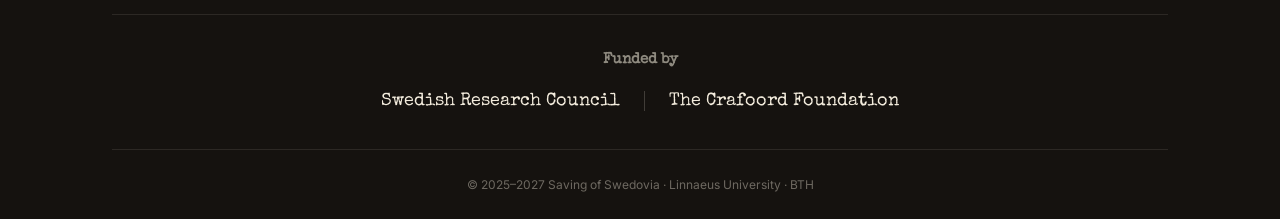
==== commit 91d10acc: "Homepage: Swedish texts rewritten in natural Swedish Co-Authored-By: Claude Opus 5.5 <noreply@anthro" ====
--- a/index.html
+++ b/index.html
@@ -46,7 +46,7 @@
                 <li><a href="#about" data-en="About" data-sv="Om spelet">About</a></li>
                 <li><a href="#education" data-en="Education" data-sv="Utbildning">Education</a></li>
                 <li><a href="#research" data-en="Research &amp; Data" data-sv="Forskning &amp; data">Research &amp; Data</a></li>
-                <li><a href="#news" data-en="Outreach" data-sv="Utåtriktat">Outreach</a></li>
+                <li><a href="#news" data-en="Outreach" data-sv="Föredrag &amp; media">Outreach</a></li>
                 <li><a href="#team" data-en="Creators" data-sv="Skaparna">Creators</a></li>
             </ul>
             <div class="nav-right">
@@ -70,8 +70,8 @@
             <div class="sos-hero-text">
                 <h1>Saving of Swedovia</h1>
                 <p class="sos-hero-sub" data-en="Ethics and hard choices during natural hazards" data-sv="Etik och svåra val vid naturkatastrofer">Ethics and hard choices during natural hazards</p>
-                <p class="sos-hero-lead" data-en="A wildfire is spreading in Swedovia. As an ethical adviser at VERITAS, you guide the police, the rescue services, healthcare, and politicians and civil servants through the difficult ethical dilemmas that arise." data-sv="En skogsbrand sprider sig i Swedovia. Som etisk rådgivare vid VERITAS vägleder du polisen, räddningstjänsten, vården samt politiker och tjänstemän genom de svåra etiska dilemman som uppstår.">A wildfire is spreading in Swedovia. As an ethical adviser at VERITAS, you guide the police, the rescue services, healthcare, and politicians and civil servants through the difficult ethical dilemmas that arise.</p>
-                <p class="sos-hero-bar" data-en="Free to play · No sign-up · Swedish &amp; English" data-sv="Gratis att spela · Ingen inloggning · Svenska &amp; engelska">Free to play · No sign-up · Swedish &amp; English</p>
+                <p class="sos-hero-lead" data-en="A wildfire is spreading in Swedovia. As an ethical adviser at VERITAS, you guide the police, the rescue services, healthcare, and politicians and civil servants through the difficult ethical dilemmas that arise." data-sv="En skogsbrand sprider sig i staden Swedovia. Du är etisk rådgivare på VERITAS och vägleder polisen, räddningstjänsten, vården, politikerna och tjänstemännen genom de svåra dilemman som branden för med sig.">A wildfire is spreading in Swedovia. As an ethical adviser at VERITAS, you guide the police, the rescue services, healthcare, and politicians and civil servants through the difficult ethical dilemmas that arise.</p>
+                <p class="sos-hero-bar" data-en="Free to play · No sign-up · Swedish &amp; English" data-sv="Gratis · Ingen inloggning · På svenska &amp; engelska">Free to play · No sign-up · Swedish &amp; English</p>
                 <div class="sos-hero-tags">
                     <a href="#about" class="sos-tag" data-en="About the project" data-sv="Om projektet">About the project</a>
                     <a href="#research" class="sos-tag" data-en="Research &amp; Data" data-sv="Forskning &amp; data">Research &amp; Data</a>
@@ -101,12 +101,12 @@
                     <div class="sos-game-playicon">
                         <svg viewBox="0 0 24 24" width="30" height="30" fill="currentColor" aria-hidden="true"><path d="M8 5v14l11-7z"/></svg>
                     </div>
-                    <p class="sos-game-placeholder-title" data-en="The game will appear here" data-sv="Spelet kommer att visas här">The game will appear here</p>
+                    <p class="sos-game-placeholder-title" data-en="The game will appear here" data-sv="Här visas spelet">The game will appear here</p>
                     <p class="sos-placeholder-note" data-en="Placeholder on the test page" data-sv="Platshållare på testsidan">Placeholder on the test page</p>
                 </div>
             </div>
 
-            <p class="sos-play-note" data-en="Before you start, you get information about the research and choose whether to take part." data-sv="Innan du börjar får du information om forskningen och väljer själv om du vill delta.">Before you start, you get information about the research and choose whether to take part.</p>
+            <p class="sos-play-note" data-en="Before you start, you get information about the research and choose whether to take part." data-sv="Innan du börjar får du veta mer om forskningen och bestämmer själv om du vill vara med.">Before you start, you get information about the research and choose whether to take part.</p>
         </div>
     </section>
 
@@ -117,7 +117,7 @@
             <h2 class="section-heading" data-en="What is Saving of Swedovia?" data-sv="Vad är Saving of Swedovia?">What is Saving of Swedovia?</h2>
 
             <div class="about-content">
-                <p class="lead" data-en="Saving of Swedovia is an interactive research game that explores how people think ethical dilemmas during natural hazards should be handled. A wildfire is spreading in the fictional town of Swedovia. You play a newly recruited ethical adviser at VERITAS, an independent group called in to guide the police, the rescue services, healthcare, and politicians and civil servants. They ask what they should do when values clash and there is no clear right answer. You advise, they act." data-sv="Saving of Swedovia är ett interaktivt forskningsspel som utforskar hur människor anser att etiska dilemman vid naturkatastrofer bör hanteras. En skogsbrand sprider sig i den fiktiva staden Swedovia. Du spelar en nyrekryterad etisk rådgivare vid VERITAS, en oberoende grupp som kallas in för att vägleda polisen, räddningstjänsten, vården samt politiker och tjänstemän. De frågar vad de bör göra när värden krockar och det saknas tydliga rätta svar. Du ger råd, de agerar.">Saving of Swedovia is an interactive research game that explores how people think ethical dilemmas during natural hazards should be handled. A wildfire is spreading in the fictional town of Swedovia. You play a newly recruited ethical adviser at VERITAS, an independent group called in to guide the police, the rescue services, healthcare, and politicians and civil servants. They ask what they should do when values clash and there is no clear right answer. You advise, they act.</p>
+                <p class="lead" data-en="Saving of Swedovia is an interactive research game that explores how people think ethical dilemmas during natural hazards should be handled. A wildfire is spreading in the fictional town of Swedovia. You play a newly recruited ethical adviser at VERITAS, an independent group called in to guide the police, the rescue services, healthcare, and politicians and civil servants. They ask what they should do when values clash and there is no clear right answer. You advise, they act." data-sv="Saving of Swedovia är ett interaktivt forskningsspel om hur människor tycker att etiska dilemman vid naturkatastrofer ska hanteras. I den fiktiva staden Swedovia sprider sig en skogsbrand. Du är nyrekryterad etisk rådgivare på VERITAS, en oberoende grupp som kallas in för att vägleda polisen, räddningstjänsten, vården samt politiker och tjänstemän. De vänder sig till dig när värden står mot varandra och det inte finns något självklart rätt svar. Du ger råd, de agerar.">Saving of Swedovia is an interactive research game that explores how people think ethical dilemmas during natural hazards should be handled. A wildfire is spreading in the fictional town of Swedovia. You play a newly recruited ethical adviser at VERITAS, an independent group called in to guide the police, the rescue services, healthcare, and politicians and civil servants. They ask what they should do when values clash and there is no clear right answer. You advise, they act.</p>
                 <div class="sos-about-examples">
                     <figure class="sos-ex">
                         <div class="sos-ex-img">
@@ -136,36 +136,36 @@
                         </div>
                         <figcaption>
                             <span class="sos-ex-kind" data-en="Distribution" data-sv="Fördelning">Distribution</span>
-                            <span class="sos-ex-text" data-en="Eight police patrols, four areas at risk. How should they be divided?" data-sv="Åtta polispatruller, fyra utsatta områden. Hur bör de fördelas?">Eight police patrols, four areas at risk. How should they be divided?</span>
+                            <span class="sos-ex-text" data-en="Eight police patrols, four areas at risk. How should they be divided?" data-sv="Åtta polispatruller, fyra utsatta områden. Hur ska de fördelas?">Eight police patrols, four areas at risk. How should they be divided?</span>
                         </figcaption>
                     </figure>
                 </div>
                 <div class="sos-chance">
                     <svg class="sos-chance-die" viewBox="0 0 40 40" aria-hidden="true"><rect x="2" y="2" width="36" height="36" rx="7" fill="#fff" stroke="#211d19" stroke-width="2"/><circle cx="12" cy="12" r="3.4" fill="#8c4a2f"/><circle cx="28" cy="12" r="3.4" fill="#8c4a2f"/><circle cx="20" cy="20" r="3.4" fill="#8c4a2f"/><circle cx="12" cy="28" r="3.4" fill="#8c4a2f"/><circle cx="28" cy="28" r="3.4" fill="#8c4a2f"/></svg>
                     <div>
-                        <h4 data-en="Real risk, real chance" data-sv="Verklig risk, verklig slump">Real risk, real chance</h4>
-                        <p data-en="Some options come with a stated risk. When Oskar&#8217;s officers can leave a drunk man in his flat during the evacuation, the option reads &#8220;30% risk that he dies in the fire&#8221;. If you choose it, the game draws the outcome at random with exactly that probability. Nothing is staged, so two players who make the same choice can get different results." data-sv="Vissa alternativ har en angiven risk. När Oskars poliser kan lämna en berusad man kvar i sin lägenhet under evakueringen står det &#8221;30% risk att han omkommer i branden&#8221;. Om du väljer det lottar spelet utfallet med exakt den sannolikheten. Inget är tillrättalagt, så två spelare som gör samma val kan få olika resultat.">Some options come with a stated risk. When Oskar&#8217;s officers can leave a drunk man in his flat during the evacuation, the option reads &#8220;30% risk that he dies in the fire&#8221;. If you choose it, the game draws the outcome at random with exactly that probability. Nothing is staged, so two players who make the same choice can get different results.</p>
-                        <p data-en="We built the game this way because risk and uncertainty are part of the dilemmas professionals face in a real crisis." data-sv="Vi byggde spelet så eftersom risk och osäkerhet är en del av de dilemman som yrkesverksamma ställs inför i en verklig kris.">We built the game this way because risk and uncertainty are part of the dilemmas professionals face in a real crisis.</p>
-                    </div>
-                </div>
-
-                <p data-en="Natural hazards such as wildfires, floods and storms are becoming more frequent due to climate change. They can confront those who lead and carry out the response with hard ethical choices. The wildfire in Swedovia is one example, but the dilemmas are not unique to forest fires. Who should be helped first when resources run short? Should responders risk their lives to save others? When may a person&#39;s own choice be overridden? How honest should you be when the truth may cause harm? The same questions can arise in pandemics, major accidents, attacks and war." data-sv="Naturkatastrofer som skogsbränder, översvämningar och stormar blir vanligare till följd av klimatförändringarna. De kan ställa dem som leder och genomför insatserna inför svåra etiska val. Skogsbranden i Swedovia är ett exempel, men dilemmana är inte unika för skogsbränder. Vem ska få hjälp först när resurserna inte räcker? Ska personalen riskera sina liv för att rädda andra? När får en människas eget val åsidosättas? Hur ärlig ska man vara när sanningen kan göra skada? Samma frågor kan uppstå vid pandemier, stora olyckor, attentat och krig.">Natural hazards such as wildfires, floods and storms are becoming more frequent due to climate change. They can confront those who lead and carry out the response with hard ethical choices. The wildfire in Swedovia is one example, but the dilemmas are not unique to forest fires. Who should be helped first when resources run short? Should responders risk their lives to save others? When may a person&#39;s own choice be overridden? How honest should you be when the truth may cause harm? The same questions can arise in pandemics, major accidents, attacks and war.</p>
-
-                <p data-en="The game is open access: free for anyone to play, and free to use in teaching and training. The choices made by adult players who agree to take part are used as research data, helping us understand how people think ethical dilemmas in a crisis should be handled." data-sv="Spelet är öppet tillgängligt: gratis för alla att spela och fritt att använda i undervisning och utbildning. De val som görs av vuxna spelare som samtycker till att delta används som forskningsdata och hjälper oss att förstå hur människor anser att etiska dilemman i en kris bör hanteras.">The game is open access: free for anyone to play, and free to use in teaching and training. The choices made by adult players who agree to take part are used as research data, helping us understand how people think ethical dilemmas in a crisis should be handled.</p>
-
-                <p data-en="The project is generously funded by the &lt;a href='https://www.vr.se/english.html' target='_blank' rel='noopener'&gt;Swedish Research Council&lt;/a&gt; and &lt;a href='https://www.crafoord.se/en/' target='_blank' rel='noopener'&gt;The Crafoord Foundation&lt;/a&gt;." data-sv="Projektet finansieras generöst av &lt;a href='https://www.vr.se/english.html' target='_blank' rel='noopener'&gt;Vetenskapsrådet&lt;/a&gt; och &lt;a href='https://www.crafoord.se/en/' target='_blank' rel='noopener'&gt;Crafoordska stiftelsen&lt;/a&gt;.">The project is generously funded by the <a href="https://www.vr.se/english.html" target="_blank" rel="noopener">Swedish Research Council</a> and <a href="https://www.crafoord.se/en/" target="_blank" rel="noopener">The Crafoord Foundation</a>.</p>
+                        <h4 data-en="Real risk, real chance" data-sv="Riskerna är på riktigt">Real risk, real chance</h4>
+                        <p data-en="Some options come with a stated risk. When Oskar&#8217;s officers can leave a drunk man in his flat during the evacuation, the option reads &#8220;30% risk that he dies in the fire&#8221;. If you choose it, the game draws the outcome at random with exactly that probability. Nothing is staged, so two players who make the same choice can get different results." data-sv="Vissa val har en utskriven risk. Oskars poliser kan till exempel låta en berusad man stanna kvar i sin lägenhet under evakueringen, och då står det &#8221;30% risk att han omkommer i branden&#8221;. Väljer du det alternativet lottar spelet fram utfallet med exakt den sannolikheten. Inget är riggat, så två spelare som väljer likadant kan få olika utfall.">Some options come with a stated risk. When Oskar&#8217;s officers can leave a drunk man in his flat during the evacuation, the option reads &#8220;30% risk that he dies in the fire&#8221;. If you choose it, the game draws the outcome at random with exactly that probability. Nothing is staged, so two players who make the same choice can get different results.</p>
+                        <p data-en="We built the game this way because risk and uncertainty are part of the dilemmas professionals face in a real crisis." data-sv="Det är ett medvetet val. I en verklig kris är risk och osäkerhet en del av de dilemman som yrkesverksamma ställs inför.">We built the game this way because risk and uncertainty are part of the dilemmas professionals face in a real crisis.</p>
+                    </div>
+                </div>
+
+                <p data-en="Natural hazards such as wildfires, floods and storms are becoming more frequent due to climate change. They can confront those who lead and carry out the response with hard ethical choices. The wildfire in Swedovia is one example, but the dilemmas are not unique to forest fires. Who should be helped first when resources run short? Should responders risk their lives to save others? When may a person&#39;s own choice be overridden? How honest should you be when the truth may cause harm? The same questions can arise in pandemics, major accidents, attacks and war." data-sv="Skogsbränder, översvämningar, stormar och andra naturkatastrofer blir allt vanligare när klimatet förändras. För dem som leder och genomför insatserna kan de innebära svåra etiska val. Branden i Swedovia är ett exempel, men dilemmana finns inte bara vid skogsbränder. Vem ska få hjälp först när resurserna inte räcker? Ska personalen riskera livet för att rädda andra? När får man gå emot en människas eget val? Hur ärlig ska man vara när sanningen kan skada? Samma frågor dyker upp vid pandemier, stora olyckor, attentat och krig.">Natural hazards such as wildfires, floods and storms are becoming more frequent due to climate change. They can confront those who lead and carry out the response with hard ethical choices. The wildfire in Swedovia is one example, but the dilemmas are not unique to forest fires. Who should be helped first when resources run short? Should responders risk their lives to save others? When may a person&#39;s own choice be overridden? How honest should you be when the truth may cause harm? The same questions can arise in pandemics, major accidents, attacks and war.</p>
+
+                <p data-en="The game is open access: free for anyone to play, and free to use in teaching and training. The choices made by adult players who agree to take part are used as research data, helping us understand how people think ethical dilemmas in a crisis should be handled." data-sv="Spelet är öppet för alla. Det är gratis att spela och fritt att använda i undervisning och utbildning. När vuxna spelare samtycker till att delta används deras val som forskningsdata. Så lär vi oss mer om hur människor tycker att etiska dilemman i en kris ska hanteras.">The game is open access: free for anyone to play, and free to use in teaching and training. The choices made by adult players who agree to take part are used as research data, helping us understand how people think ethical dilemmas in a crisis should be handled.</p>
+
+                <p data-en="The project is generously funded by the &lt;a href='https://www.vr.se/english.html' target='_blank' rel='noopener'&gt;Swedish Research Council&lt;/a&gt; and &lt;a href='https://www.crafoord.se/en/' target='_blank' rel='noopener'&gt;The Crafoord Foundation&lt;/a&gt;." data-sv="Projektet har fått generöst stöd från &lt;a href='https://www.vr.se/english.html' target='_blank' rel='noopener'&gt;Vetenskapsrådet&lt;/a&gt; och &lt;a href='https://www.crafoord.se/en/' target='_blank' rel='noopener'&gt;Crafoordska stiftelsen&lt;/a&gt;.">The project is generously funded by the <a href="https://www.vr.se/english.html" target="_blank" rel="noopener">Swedish Research Council</a> and <a href="https://www.crafoord.se/en/" target="_blank" rel="noopener">The Crafoord Foundation</a>.</p>
 
                 <div class="sos-paper sos-serious">
-                    <h3 data-en="A serious game, made for research" data-sv="Ett seriöst spel, gjort för forskning">A serious game, made for research</h3>
-                    <p data-en="Saving of Swedovia is a serious game: a game made for a purpose beyond entertainment. We use the answers from the game in our research on how people think crises should be handled. That is why it matters that you choose the way you think the professionals in the game should handle the situations. There are no right or wrong answers." data-sv="Saving of Swedovia är ett seriöst spel: ett spel som är gjort för ett syfte bortom underhållning. Vi använder svaren från spelet i vår forskning om hur människor anser att kriser bör hanteras. Därför är det viktigt att du väljer så som du anser att de yrkesverksamma i spelet bör hantera situationerna. Det finns inga rätta eller felaktiga svar.">Saving of Swedovia is a serious game: a game made for a purpose beyond entertainment. We use the answers from the game in our research on how people think crises should be handled. That is why it matters that you choose the way you think the professionals in the game should handle the situations. There are no right or wrong answers.</p>
-                    <p class="sos-serious-note" data-en="Before the game starts, you get information about the research and how your answers are handled. You choose whether to take part." data-sv="Innan spelet börjar får du information om forskningen och om hur dina svar hanteras. Du väljer själv om du vill delta.">Before the game starts, you get information about the research and how your answers are handled. You choose whether to take part.</p>
+                    <h3 data-en="A serious game, made for research" data-sv="Ett seriöst spel – för forskningens skull">A serious game, made for research</h3>
+                    <p data-en="Saving of Swedovia is a serious game: a game made for a purpose beyond entertainment. We use the answers from the game in our research on how people think crises should be handled. That is why it matters that you choose the way you think the professionals in the game should handle the situations. There are no right or wrong answers." data-sv="Saving of Swedovia är ett så kallat seriöst spel, alltså ett spel som har ett annat syfte än att underhålla. Vi använder svaren i vår forskning om hur människor tycker att kriser ska hanteras. Välj därför så som du tycker att de yrkesverksamma i spelet borde göra. Det finns inga rätta eller fel svar.">Saving of Swedovia is a serious game: a game made for a purpose beyond entertainment. We use the answers from the game in our research on how people think crises should be handled. That is why it matters that you choose the way you think the professionals in the game should handle the situations. There are no right or wrong answers.</p>
+                    <p class="sos-serious-note" data-en="Before the game starts, you get information about the research and how your answers are handled. You choose whether to take part." data-sv="Innan spelet börjar får du veta mer om forskningen och om hur dina svar hanteras. Sedan bestämmer du själv om du vill delta.">Before the game starts, you get information about the research and how your answers are handled. You choose whether to take part.</p>
                 </div>
             </div>
 
             <div class="sos-inside">
                 <div class="sos-inside-grid">
                     <div class="sos-cast">
-                        <h4 class="sos-cast-heading" data-en="Some of the people you will meet in the game" data-sv="Några av de personer du möter i spelet">Some of the people you will meet in the game</h4>
+                        <h4 class="sos-cast-heading" data-en="Some of the people you will meet in the game" data-sv="Några av dem du möter i spelet">Some of the people you will meet in the game</h4>
                         <div class="sos-cast-row">
                         <figure class="sos-cast-person">
                             <img src="images/cast-ethos.webp" alt="Professor Ethos" loading="lazy">
@@ -197,52 +197,52 @@
             </div>
 
             <div class="sos-loop" id="made">
-                <h3 class="phases-heading" data-en="From real experiences to a game" data-sv="Från verkliga erfarenheter till ett spel">From real experiences to a game</h3>
-                <p class="sos-loop-intro" data-en="The scenarios in Saving of Swedovia were developed step by step, together with the professionals who make these decisions in real life." data-sv="Scenarierna i Saving of Swedovia togs fram steg för steg, tillsammans med de yrkesverksamma som fattar dessa beslut i verkligheten.">The scenarios in Saving of Swedovia were developed step by step, together with the professionals who make these decisions in real life.</p>
+                <h3 class="phases-heading" data-en="From real experiences to a game" data-sv="Så blev verkliga erfarenheter ett spel">From real experiences to a game</h3>
+                <p class="sos-loop-intro" data-en="The scenarios in Saving of Swedovia were developed step by step, together with the professionals who make these decisions in real life." data-sv="Scenarierna i Saving of Swedovia växte fram steg för steg, tillsammans med de yrkesverksamma som fattar den här sortens beslut på riktigt.">The scenarios in Saving of Swedovia were developed step by step, together with the professionals who make these decisions in real life.</p>
 
                 <div class="sos-loop-flow">
                         <div class="sos-loop-step">
                             <span class="sos-loop-n">1</span>
-                            <h4 data-en="Identifying dilemmas" data-sv="Att identifiera dilemman">Identifying dilemmas</h4>
-                            <p data-en="We mapped the ethical dilemmas that can arise during natural hazards." data-sv="Vi kartlade de etiska dilemman som kan uppstå vid naturkatastrofer.">We mapped the ethical dilemmas that can arise during natural hazards.</p>
+                            <h4 data-en="Identifying dilemmas" data-sv="Kartläggning av dilemman">Identifying dilemmas</h4>
+                            <p data-en="We mapped the ethical dilemmas that can arise during natural hazards." data-sv="Vi tog reda på vilka etiska dilemman som kan uppstå vid naturkatastrofer.">We mapped the ethical dilemmas that can arise during natural hazards.</p>
                         </div>
                     <div class="sos-loop-cycle">
-                        <span class="sos-loop-tag" data-en="↻ Repeated until the scenarios were ready" data-sv="↻ Upprepades tills scenarierna var klara">↻ Repeated until the scenarios were ready</span>
+                        <span class="sos-loop-tag" data-en="↻ Repeated until the scenarios were ready" data-sv="↻ Gjordes om tills scenarierna var klara">↻ Repeated until the scenarios were ready</span>
                         <div class="sos-loop-step">
                             <span class="sos-loop-n">2</span>
                             <h4 data-en="Interviews" data-sv="Intervjuer">Interviews</h4>
-                            <p data-en="We interviewed professionals about the dilemmas and how they play out in practice." data-sv="Vi intervjuade yrkesverksamma om dilemmana och hur de ser ut i praktiken.">We interviewed professionals about the dilemmas and how they play out in practice.</p>
+                            <p data-en="We interviewed professionals about the dilemmas and how they play out in practice." data-sv="Vi intervjuade yrkesverksamma om dilemmana och om hur de ser ut i verkligheten.">We interviewed professionals about the dilemmas and how they play out in practice.</p>
                         </div>
                         <div class="sos-loop-step">
                             <span class="sos-loop-n">3</span>
-                            <h4 data-en="Updating the scenarios" data-sv="Uppdaterade scenarier">Updating the scenarios</h4>
-                            <p data-en="The scenarios were revised based on what the professionals told us." data-sv="Scenarierna reviderades utifrån vad de yrkesverksamma berättade.">The scenarios were revised based on what the professionals told us.</p>
+                            <h4 data-en="Updating the scenarios" data-sv="Reviderade scenarier">Updating the scenarios</h4>
+                            <p data-en="The scenarios were revised based on what the professionals told us." data-sv="Vi skrev om scenarierna utifrån det som de yrkesverksamma berättade.">The scenarios were revised based on what the professionals told us.</p>
                         </div>
                         <div class="sos-loop-step">
                             <span class="sos-loop-n">4</span>
                             <h4 data-en="Interviews again" data-sv="Nya intervjuer">Interviews again</h4>
-                            <p data-en="Other professionals reviewed the updated scenarios, which built on the earlier feedback, and gave new feedback." data-sv="Andra yrkesverksamma granskade de uppdaterade scenarierna, som byggde på den tidigare återkopplingen, och gav ny återkoppling.">Other professionals reviewed the updated scenarios, which built on the earlier feedback, and gave new feedback.</p>
+                            <p data-en="Other professionals reviewed the updated scenarios, which built on the earlier feedback, and gave new feedback." data-sv="Andra yrkesverksamma granskade scenarierna, som nu byggde på den tidigare återkopplingen, och kom med nya synpunkter.">Other professionals reviewed the updated scenarios, which built on the earlier feedback, and gave new feedback.</p>
                         </div>
                     </div>
                         <div class="sos-loop-step sos-loop-step--done">
                             <span class="sos-loop-n">5</span>
                             <h4 data-en="Finished scenarios" data-sv="Färdiga scenarier">Finished scenarios</h4>
-                            <p data-en="The scenarios were ready to be used in research." data-sv="Scenarierna var redo att användas i forskningen.">The scenarios were ready to be used in research.</p>
+                            <p data-en="The scenarios were ready to be used in research." data-sv="Nu var scenarierna redo att användas i forskningen.">The scenarios were ready to be used in research.</p>
                         </div>
                 </div>
 
                 <div class="sos-loop-fork sos-loop-fork--seq">
                     <span class="sos-fork-arrow sos-fork-arrow--l" aria-hidden="true"></span><span class="sos-fork-arrow sos-fork-arrow--r" aria-hidden="true"></span>
                     <div class="sos-paper sos-loop-out">
-                        <span class="sos-shot-kicker" data-en="Into the survey" data-sv="In i enkäten">Into the survey</span>
-                        <p data-en="The scenarios were turned into large-scale surveys, one for each profession: police, rescue services, healthcare, and politicians and civil servants. Each survey was sent to a representative sample of the Swedish population, about 4,000 people per survey. What Swedish citizens thought should be done was then built into the game itself." data-sv="Scenarierna blev storskaliga enkäter, en för varje yrkesgrupp: polis, räddningstjänst, vård samt politiker och tjänstemän. Varje enkät skickades till ett representativt urval av Sveriges befolkning, omkring 4 000 personer per enkät. Det som svenska medborgare ansåg borde göras byggdes sedan in i själva spelet.">The scenarios were turned into large-scale surveys, one for each profession: police, rescue services, healthcare, and politicians and civil servants. Each survey was sent to a representative sample of the Swedish population, about 4,000 people per survey. What Swedish citizens thought should be done was then built into the game itself.</p>
+                        <span class="sos-shot-kicker" data-en="Into the survey" data-sv="Vidare till enkäten">Into the survey</span>
+                        <p data-en="The scenarios were turned into large-scale surveys, one for each profession: police, rescue services, healthcare, and politicians and civil servants. Each survey was sent to a representative sample of the Swedish population, about 4,000 people per survey. What Swedish citizens thought should be done was then built into the game itself." data-sv="Scenarierna blev till storskaliga enkäter, en för varje yrkesgrupp: polis, räddningstjänst, vård samt politiker och tjänstemän. Varje enkät gick ut till ett representativt urval av Sveriges befolkning, omkring 4 000 personer per enkät. Medborgarnas svar om vad som borde göras byggdes sedan in i själva spelet.">The scenarios were turned into large-scale surveys, one for each profession: police, rescue services, healthcare, and politicians and civil servants. Each survey was sent to a representative sample of the Swedish population, about 4,000 people per survey. What Swedish citizens thought should be done was then built into the game itself.</p>
                         <a href="#survey" class="sos-process-link" data-en="Read more in Research →" data-sv="Läs mer under Forskning →">Read more in Research →</a>
                     </div>
                     <div class="sos-paper sos-loop-out">
-                        <span class="sos-shot-kicker" data-en="Into the game" data-sv="In i spelet">Into the game</span>
-                        <p data-en="The scenarios were built into Saving of Swedovia. The game was playtested and then released to the public in 2027, free for everyone to play." data-sv="Scenarierna byggdes in i Saving of Swedovia. Spelet speltestades och lanserades sedan för allmänheten 2027, gratis för alla att spela.">The scenarios were built into Saving of Swedovia. The game was playtested and then released to the public in 2027, free for everyone to play.</p>
-                        <p class="sos-loop-small" data-en="The game also builds on the survey results: what Swedish citizens thought should be done is part of the game." data-sv="Spelet bygger också på enkätresultaten: det som svenska medborgare ansåg borde göras finns med i spelet.">The game also builds on the survey results: what Swedish citizens thought should be done is part of the game.</p>
-                        <a href="#play" class="sos-process-link" data-en="Play the game →" data-sv="Spela spelet →">Play the game →</a>
+                        <span class="sos-shot-kicker" data-en="Into the game" data-sv="Vidare till spelet">Into the game</span>
+                        <p data-en="The scenarios were built into Saving of Swedovia. The game was playtested and then released to the public in 2027, free for everyone to play." data-sv="Scenarierna byggdes in i Saving of Swedovia. Efter speltester släpptes spelet för allmänheten 2027, gratis för alla.">The scenarios were built into Saving of Swedovia. The game was playtested and then released to the public in 2027, free for everyone to play.</p>
+                        <p class="sos-loop-small" data-en="The game also builds on the survey results: what Swedish citizens thought should be done is part of the game." data-sv="Enkätresultaten finns också med: det som svenska medborgare tyckte borde göras är inbyggt i spelet.">The game also builds on the survey results: what Swedish citizens thought should be done is part of the game.</p>
+                        <a href="#play" class="sos-process-link" data-en="Play the game →" data-sv="Börja spela →">Play the game →</a>
                     </div>
                 </div>
             </div>
@@ -253,18 +253,18 @@
     <section id="education" class="section section-alt">
         <div class="container">
             <div class="section-eyebrow" data-en="Education" data-sv="Utbildning">Education</div>
-            <h2 class="section-heading" data-en="How to use Saving of Swedovia for teaching and practice" data-sv="Så kan Saving of Swedovia användas i undervisning och övning">How to use Saving of Swedovia for teaching and practice</h2>
+            <h2 class="section-heading" data-en="How to use Saving of Swedovia for teaching and practice" data-sv="Saving of Swedovia i undervisning och övning">How to use Saving of Swedovia for teaching and practice</h2>
 
             <ul class="sos-free-strip">
                 <li data-en="Free to use" data-sv="Gratis att använda">Free to use</li>
                 <li data-en="No account needed" data-sv="Inget konto behövs">No account needed</li>
-                <li data-en="Swedish and English" data-sv="Svenska och engelska">Swedish and English</li>
+                <li data-en="Swedish and English" data-sv="På svenska och engelska">Swedish and English</li>
             </ul>
 
             <div class="sos-edu-intro sos-edu-intro--stack">
                 <div class="sos-prose">
-                    <p data-en="The game is a ready-made starting point for discussions about ethics, priorities and responsibility in crisis management. It can be used by practitioners – police, rescue services, healthcare, politicians and civil servants – in training and exercises, and by students and citizens in schools, university courses and public discussions about how society should handle crises. It is completely free: anyone may use it, without a licence, an account or any cost." data-sv="Spelet är en färdig utgångspunkt för diskussioner om etik, prioriteringar och ansvar i krishantering. Det kan användas av yrkesverksamma – polis, räddningstjänst, vård, politiker och tjänstemän – i utbildningar och övningar, och av elever, studenter och medborgare i skolan, på universitetskurser och i samtal om hur samhället bör hantera kriser. Det är helt gratis: alla får använda det, utan licens, konto eller kostnad.">The game is a ready-made starting point for discussions about ethics, priorities and responsibility in crisis management. It can be used by practitioners – police, rescue services, healthcare, politicians and civil servants – in training and exercises, and by students and citizens in schools, university courses and public discussions about how society should handle crises. It is completely free: anyone may use it, without a licence, an account or any cost.</p>
-                    <p data-en="A typical session has three parts. Participants first play, individually or together as a group on one screen. Then the group talks through the choices: which values clashed, what was prioritised, and why. Finally, participants can compare their choices with how other players and professions chose, using the data explorer." data-sv="Ett typiskt pass har tre delar. Först spelar deltagarna, var för sig eller tillsammans som grupp vid en skärm. Sedan går gruppen igenom valen: vilka värden krockade, vad prioriterades och varför. Till sist kan deltagarna jämföra sina val med hur andra spelare och yrkesgrupper valde, med hjälp av datautforskaren.">A typical session has three parts. Participants first play, individually or together as a group on one screen. Then the group talks through the choices: which values clashed, what was prioritised, and why. Finally, participants can compare their choices with how other players and professions chose, using the data explorer.</p>
+                    <p data-en="The game is a ready-made starting point for discussions about ethics, priorities and responsibility in crisis management. It can be used by practitioners – police, rescue services, healthcare, politicians and civil servants – in training and exercises, and by students and citizens in schools, university courses and public discussions about how society should handle crises. It is completely free: anyone may use it, without a licence, an account or any cost." data-sv="Spelet ger en färdig grund för samtal om etik, prioriteringar och ansvar i krishantering. Yrkesverksamma inom polis, räddningstjänst och vård, liksom politiker och tjänstemän, kan använda det i utbildningar och övningar. Elever, studenter och andra medborgare kan använda det i skolan, på universitetskurser och i diskussioner om hur samhället ska hantera kriser. Det är helt gratis: alla får använda det, utan licens, konto eller kostnad.">The game is a ready-made starting point for discussions about ethics, priorities and responsibility in crisis management. It can be used by practitioners – police, rescue services, healthcare, politicians and civil servants – in training and exercises, and by students and citizens in schools, university courses and public discussions about how society should handle crises. It is completely free: anyone may use it, without a licence, an account or any cost.</p>
+                    <p data-en="A typical session has three parts. Participants first play, individually or together as a group on one screen. Then the group talks through the choices: which values clashed, what was prioritised, and why. Finally, participants can compare their choices with how other players and professions chose, using the data explorer." data-sv="Ett typiskt pass består av tre delar. Först spelar deltagarna, var för sig eller i grupp framför en gemensam skärm. Sedan går gruppen igenom valen: vilka värden stod mot varandra, vad fick gå före och varför? Till sist kan deltagarna jämföra sina val med hur andra spelare och yrkesgrupper valde, i datautforskaren.">A typical session has three parts. Participants first play, individually or together as a group on one screen. Then the group talks through the choices: which values clashed, what was prioritised, and why. Finally, participants can compare their choices with how other players and professions chose, using the data explorer.</p>
                 </div>
             </div>
 
@@ -273,12 +273,12 @@
                 <div class="sos-guide-text">
                     <span class="sos-shot-kicker" data-en="For educators and practitioners" data-sv="För lärare, utbildare och yrkesverksamma">For educators and practitioners</span>
                     <h3 data-en="The educator guide" data-sv="Lärarhandledningen">The educator guide</h3>
-                    <p data-en="Our free educator guide helps you run a session with the game, whether you teach at a school or university or lead training for professionals. It contains:" data-sv="Vår kostnadsfria lärarhandledning hjälper dig att hålla ett pass med spelet, oavsett om du undervisar i skolan eller på universitetet eller leder utbildning för yrkesverksamma. Den innehåller:">Our free educator guide helps you run a session with the game, whether you teach at a school or university or lead training for professionals. It contains:</p>
+                    <p data-en="Our free educator guide helps you run a session with the game, whether you teach at a school or university or lead training for professionals. It contains:" data-sv="Med vår kostnadsfria lärarhandledning kan du hålla ett pass med spelet, oavsett om du undervisar i skolan eller på universitetet eller utbildar yrkesverksamma. I handledningen finns:">Our free educator guide helps you run a session with the game, whether you teach at a school or university or lead training for professionals. It contains:</p>
                     <ul class="sos-guide-list">
-                        <li data-en="A two-hour session plan, with advice on playing alone or in groups" data-sv="Ett upplägg för ett pass på två timmar, med råd om att spela ensam eller i grupp">A two-hour session plan, with advice on playing alone or in groups</li>
-                        <li data-en="All six situations in each of the four missions, with questions for the discussion" data-sv="Alla sex situationer i vart och ett av de fyra uppdragen, med frågor till diskussionen">All six situations in each of the four missions, with questions for the discussion</li>
-                        <li data-en="Printable discussion sheets for small groups" data-sv="Diskussionsblad att skriva ut för mindre grupper">Printable discussion sheets for small groups</li>
-                        <li data-en="An overview of the ten ethical principles in the game" data-sv="En översikt över de tio etiska principerna i spelet">An overview of the ten ethical principles in the game</li>
+                        <li data-en="A two-hour session plan, with advice on playing alone or in groups" data-sv="Ett färdigt upplägg för två timmar, med tips om att spela enskilt eller i grupp">A two-hour session plan, with advice on playing alone or in groups</li>
+                        <li data-en="All six situations in each of the four missions, with questions for the discussion" data-sv="Alla sex situationer i vart och ett av de fyra uppdragen, med frågor att diskutera">All six situations in each of the four missions, with questions for the discussion</li>
+                        <li data-en="Printable discussion sheets for small groups" data-sv="Diskussionsunderlag att skriva ut för mindre grupper">Printable discussion sheets for small groups</li>
+                        <li data-en="An overview of the ten ethical principles in the game" data-sv="En översikt över spelets tio etiska principer">An overview of the ten ethical principles in the game</li>
                     </ul>
                     <p class="sos-guide-langs" data-en="Available in English and Swedish:" data-sv="Finns på engelska och svenska:">Available in English and Swedish:</p>
                     <div class="sos-guide-btns">
@@ -289,8 +289,8 @@
             </div>
 
             <div class="sos-workshop-note">
-                <h4 data-en="Want us to come to you? Free workshops 2027–2028" data-sv="Vill du att vi kommer till er? Gratis workshoppar 2027–2028">Want us to come to you? Free workshops 2027–2028</h4>
-                <p data-en="During 2027–2028 we also offer free workshops with the game for larger groups within the police, rescue services, healthcare, and politicians and civil servants, and for educators in these professions who want to use the game in their own teaching. Contact PI Joel Martinsson at &lt;a href='mailto:joel.martinsson@lnu.se'&gt;joel.martinsson@lnu.se&lt;/a&gt;." data-sv="Under 2027–2028 erbjuder vi också kostnadsfria workshoppar med spelet för större grupper inom polis, räddningstjänst, hälso- och sjukvård samt politiker och tjänstemän, och för utbildare inom dessa yrken som vill använda spelet i sin egen undervisning. Kontakta PI Joel Martinsson på &lt;a href='mailto:joel.martinsson@lnu.se'&gt;joel.martinsson@lnu.se&lt;/a&gt;.">During 2027–2028 we also offer free workshops with the game for larger groups within the police, rescue services, healthcare, and politicians and civil servants, and for educators in these professions who want to use the game in their own teaching. Contact PI Joel Martinsson at <a href="mailto:joel.martinsson@lnu.se">joel.martinsson@lnu.se</a>.</p>
+                <h4 data-en="Want us to come to you? Free workshops 2027–2028" data-sv="Vill ni att vi kommer till er? Kostnadsfria workshoppar 2027–2028">Want us to come to you? Free workshops 2027–2028</h4>
+                <p data-en="During 2027–2028 we also offer free workshops with the game for larger groups within the police, rescue services, healthcare, and politicians and civil servants, and for educators in these professions who want to use the game in their own teaching. Contact PI Joel Martinsson at &lt;a href='mailto:joel.martinsson@lnu.se'&gt;joel.martinsson@lnu.se&lt;/a&gt;." data-sv="Under 2027–2028 erbjuder vi även kostnadsfria workshoppar med spelet för större grupper inom polis, räddningstjänst och hälso- och sjukvård, för politiker och tjänstemän, och för utbildare inom dessa yrken som vill använda spelet i sin egen undervisning. Hör av dig till projektledaren Joel Martinsson på &lt;a href='mailto:joel.martinsson@lnu.se'&gt;joel.martinsson@lnu.se&lt;/a&gt;.">During 2027–2028 we also offer free workshops with the game for larger groups within the police, rescue services, healthcare, and politicians and civil servants, and for educators in these professions who want to use the game in their own teaching. Contact PI Joel Martinsson at <a href="mailto:joel.martinsson@lnu.se">joel.martinsson@lnu.se</a>.</p>
             </div>
         </div>
     </section>
@@ -304,24 +304,24 @@
                 <div class="sos-row">
                     <h3 class="sos-row-label" data-en="Publications" data-sv="Publikationer">Publications</h3>
                     <div class="sos-row-body">
-                        <p data-en="Peer-reviewed articles and other publications from the project will be listed here, including the method we used to develop the scenarios." data-sv="Referentgranskade artiklar och andra publikationer från projektet kommer att listas här, bland annat om metoden vi använde för att ta fram scenarierna.">Peer-reviewed articles and other publications from the project will be listed here, including the method we used to develop the scenarios.</p>
-                        <p class="sos-muted" data-en="Coming soon. The first articles are in progress." data-sv="Kommer snart. De första artiklarna är under arbete.">Coming soon. The first articles are in progress.</p>
+                        <p data-en="Peer-reviewed articles and other publications from the project will be listed here, including the method we used to develop the scenarios." data-sv="Här kommer vi att lista referentgranskade artiklar och andra publikationer från projektet, bland annat om metoden vi använde för att ta fram scenarierna.">Peer-reviewed articles and other publications from the project will be listed here, including the method we used to develop the scenarios.</p>
+                        <p class="sos-muted" data-en="Coming soon. The first articles are in progress." data-sv="Kommer snart. De första artiklarna håller på att skrivas.">Coming soon. The first articles are in progress.</p>
                     </div>
                 </div>
 
 
                 <div class="sos-row" id="survey">
-                    <h3 class="sos-row-label" data-en="Survey of Swedish citizens" data-sv="Enkät till svenska medborgare">Survey of Swedish citizens</h3>
+                    <h3 class="sos-row-label" data-en="Survey of Swedish citizens" data-sv="Enkäten till svenska medborgare">Survey of Swedish citizens</h3>
                     <div class="sos-row-body">
-                        <p data-en="Alongside the game, we carried out large-scale surveys built on the game's scenarios, one for each profession: police, rescue services, healthcare, and politicians and civil servants. Each survey was sent to a representative sample of the Swedish population, about 4,000 people per survey. What citizens thought should be done in each dilemma was then built into the game." data-sv="Parallellt med spelet genomförde vi storskaliga enkäter byggda på spelets scenarier, en för varje yrkesgrupp: polis, räddningstjänst, hälso- och sjukvård samt politiker och tjänstemän. Varje enkät skickades till ett representativt urval av Sveriges befolkning, omkring 4 000 personer per enkät. Vad medborgarna ansåg borde göras i varje dilemma byggdes sedan in i spelet.">Alongside the game, we carried out large-scale surveys built on the game's scenarios, one for each profession: police, rescue services, healthcare, and politicians and civil servants. Each survey was sent to a representative sample of the Swedish population, about 4,000 people per survey. What citizens thought should be done in each dilemma was then built into the game.</p>
-                        <p class="sos-muted" data-en="Results coming in 2027." data-sv="Resultaten kommer under 2027.">Results coming in 2027.</p>
+                        <p data-en="Alongside the game, we carried out large-scale surveys built on the game's scenarios, one for each profession: police, rescue services, healthcare, and politicians and civil servants. Each survey was sent to a representative sample of the Swedish population, about 4,000 people per survey. What citizens thought should be done in each dilemma was then built into the game." data-sv="Parallellt med spelet genomförde vi storskaliga enkäter som bygger på spelets scenarier, en för varje yrkesgrupp: polis, räddningstjänst, hälso- och sjukvård samt politiker och tjänstemän. Varje enkät gick ut till ett representativt urval av Sveriges befolkning, omkring 4 000 personer per enkät. Det som medborgarna tyckte borde göras i varje dilemma byggdes sedan in i spelet.">Alongside the game, we carried out large-scale surveys built on the game's scenarios, one for each profession: police, rescue services, healthcare, and politicians and civil servants. Each survey was sent to a representative sample of the Swedish population, about 4,000 people per survey. What citizens thought should be done in each dilemma was then built into the game.</p>
+                        <p class="sos-muted" data-en="Results coming in 2027." data-sv="Resultaten presenteras under 2027.">Results coming in 2027.</p>
                     </div>
                 </div>
 
                 <div class="sos-row">
                     <h3 class="sos-row-label" data-en="Data" data-sv="Data">Data</h3>
                     <div class="sos-row-body">
-                        <p data-en="In 2028 we will publish an anonymised version of the data for academic research. Already now, you can explore how players have chosen in the game in the &lt;a href='#data'&gt;data explorer below&lt;/a&gt;." data-sv="Under 2028 publicerar vi en anonymiserad version av datan för akademisk forskning. Redan nu kan du utforska hur spelarna har valt i spelet i &lt;a href='#data'&gt;datautforskaren nedan&lt;/a&gt;.">In 2028 we will publish an anonymised version of the data for academic research. Already now, you can explore how players have chosen in the game in the <a href="#data">data explorer below</a>.</p>
+                        <p data-en="In 2028 we will publish an anonymised version of the data for academic research. Already now, you can explore how players have chosen in the game in the &lt;a href='#data'&gt;data explorer below&lt;/a&gt;." data-sv="År 2028 publicerar vi en anonymiserad version av datamaterialet för akademisk forskning. Redan nu kan du se hur spelarna har valt i &lt;a href='#data'&gt;datautforskaren nedan&lt;/a&gt;.">In 2028 we will publish an anonymised version of the data for academic research. Already now, you can explore how players have chosen in the game in the <a href="#data">data explorer below</a>.</p>
                     </div>
                 </div>
             </div>
@@ -331,28 +331,28 @@
     <!-- ===== DATA ===== -->
     <section id="data" class="section section-dark sos-data-desk">
         <div class="container">
-            <h2 class="section-heading light" data-en="Explore the data" data-sv="Utforska datan">Explore the data</h2>
+            <h2 class="section-heading light" data-en="Explore the data" data-sv="Utforska svaren">Explore the data</h2>
             <div class="sos-data-layout">
                 <div class="sos-data-text">
                     <h3 data-en="The data explorer" data-sv="Datautforskaren">The data explorer</h3>
-                    <p data-en="See how players have chosen in the game's dilemmas. Filter by age, gender, town size and occupation, and compare two groups side by side." data-sv="Se hur spelarna har valt i spelets dilemman. Filtrera på ålder, kön, ortsstorlek och yrke, och jämför två grupper sida vid sida.">See how players have chosen in the game's dilemmas. Filter by age, gender, town size and occupation, and compare two groups side by side.</p>
+                    <p data-en="See how players have chosen in the game's dilemmas. Filter by age, gender, town size and occupation, and compare two groups side by side." data-sv="Se hur spelarna har valt i dilemmana. Filtrera på ålder, kön, ortsstorlek och yrke, och jämför två grupper sida vid sida.">See how players have chosen in the game's dilemmas. Filter by age, gender, town size and occupation, and compare two groups side by side.</p>
                     <!-- STAGE 2: point this button to /graphs -->
                     <a href="#data" class="sos-data-btn">
                         <svg viewBox="0 0 24 24" width="20" height="20" fill="none" stroke="currentColor" stroke-width="2.2" aria-hidden="true"><path d="M4 20V10M10 20V4M16 20v-7M22 20H2"/></svg>
-                        <span data-en="Explore the data in the data explorer" data-sv="Utforska datan i datautforskaren">Explore the data in the data explorer</span>
+                        <span data-en="Explore the data in the data explorer" data-sv="Öppna datautforskaren">Explore the data in the data explorer</span>
                     </a>
                 </div>
                 <div class="sos-data-visual">
                     <!-- STAGE 2: remove the example note and point the link to /graphs -->
                     <div class="sos-chart">
                         <div class="sos-chart-head">
-                            <span class="sos-chart-q" data-en="Car crash: who should be operated on first?" data-sv="Bilolycka: vem bör opereras först?">Car crash: who should be operated on first?</span>
+                            <span class="sos-chart-q" data-en="Car crash: who should be operated on first?" data-sv="Bilolyckan: vem ska opereras först?">Car crash: who should be operated on first?</span>
                             <span class="sos-chart-legend">
                                 <span class="sos-key sos-key--a" data-en="Healthcare" data-sv="Hälso- och sjukvård">Healthcare</span>
                                 <span class="sos-key sos-key--b" data-en="Citizens" data-sv="Medborgare">Citizens</span>
                             </span>
                         </div>
-                        <p class="sos-chart-ctx" data-en="Two drivers are injured in a car crash. One was drunk and caused the crash, and has the higher risk of permanent injury. There is only one surgical team." data-sv="Två förare har skadats i en bilolycka. Den ena var rattfull och orsakade olyckan, och har högst risk för permanenta skador. Det finns bara ett kirurgiskt team.">Two drivers are injured in a car crash. One was drunk and caused the crash, and has the higher risk of permanent injury. There is only one surgical team.</p>
+                        <p class="sos-chart-ctx" data-en="Two drivers are injured in a car crash. One was drunk and caused the crash, and has the higher risk of permanent injury. There is only one surgical team." data-sv="Två förare har skadats i en bilolycka. Den ena körde rattfull, orsakade olyckan och löper störst risk för bestående skador. Det finns bara ett operationsteam.">Two drivers are injured in a car crash. One was drunk and caused the crash, and has the higher risk of permanent injury. There is only one surgical team.</p>
                         <div class="sos-bars">
                             <div class="sos-bar-row">
                                 <span class="sos-bar-label" data-en="The driver who caused the crash (higher risk)" data-sv="Föraren som orsakade olyckan (högre risk)">The driver who caused the crash (higher risk)</span>
@@ -364,7 +364,7 @@
                             </div>
                         </div>
                         <div class="sos-chart-foot">
-                            <span class="sos-placeholder-note sos-placeholder-note--dark" data-en="Example – not real data" data-sv="Exempel – inte riktiga data">Example – not real data</span>
+                            <span class="sos-placeholder-note sos-placeholder-note--dark" data-en="Example – not real data" data-sv="Exempel – inte verkliga data">Example – not real data</span>
                             <a href="#data" class="sos-chart-link" data-en="Try it yourself in the data explorer →" data-sv="Prova själv i datautforskaren →">Try it yourself in the data explorer →</a>
                         </div>
                     </div>
@@ -376,7 +376,7 @@
     <!-- ===== PRESENTATIONS & NEWS ===== -->
     <section id="news" class="section section-alt">
         <div class="container">
-            <h2 class="section-heading" data-en="Outreach" data-sv="Utåtriktat arbete">Outreach</h2>
+            <h2 class="section-heading" data-en="Outreach" data-sv="Föredrag och media">Outreach</h2>
             <div class="sos-split">
                 <div class="sos-split-col sos-presentations" id="presentations">
                     <h3 class="sos-split-heading" data-en="Presentations" data-sv="Presentationer">Presentations</h3>
@@ -384,7 +384,7 @@
                 <h4 class="pres-section-label" data-en="Upcoming" data-sv="Kommande">Upcoming</h4>
                 <div class="presentations-grid">
                     <!-- add upcoming presentation-item blocks here -->
-                    <p class="sos-pres-empty" data-en="New presentations will be announced here." data-sv="Nya presentationer kommer att annonseras här.">New presentations will be announced here.</p>
+                    <p class="sos-pres-empty" data-en="New presentations will be announced here." data-sv="Här meddelar vi kommande presentationer.">New presentations will be announced here.</p>
                 </div>
 
 
@@ -484,7 +484,7 @@
             </div>
                 </div>
                 <div class="sos-split-col">
-                    <h3 class="sos-split-heading" data-en="Swedovia in the News" data-sv="Swedovia i nyheterna">Swedovia in the News</h3>
+                    <h3 class="sos-split-heading" data-en="Swedovia in the News" data-sv="Swedovia i medierna">Swedovia in the News</h3>
             <!-- Show at most 5 news cards here; put older ones in a <details class="sos-more"> block like the presentations -->
             <div class="news-grid">
                 <a href="https://brandsakert.se/2026/04/10/spela-dig-bort-fran-brandfaran/" target="_blank" rel="noopener" class="news-card news-card--brandsakert">
@@ -522,7 +522,7 @@
     <!-- ===== TEAM ===== -->
     <section id="team" class="section section-dark">
         <div class="container">
-            <div class="section-eyebrow light" data-en="The team behind the game" data-sv="Teamet bakom spelet">The team behind the game</div>
+            <div class="section-eyebrow light" data-en="The team behind the game" data-sv="Vi som har gjort spelet">The team behind the game</div>
             <h2 class="section-heading light" data-en="Creators" data-sv="Skaparna">Creators</h2>
             <div class="team-row">
                 <a href="https://joelmartinsson.org" target="_blank" rel="noopener" class="member">
@@ -570,7 +570,7 @@
         <div class="container">
             <div class="sos-footer-brand">
                 <span class="sos-footer-title">Saving of Swedovia</span>
-                <span class="sos-footer-tag" data-en="A free research game about ethics and hard choices during natural hazards." data-sv="Ett gratis forskningsspel om etik och svåra val vid naturkatastrofer.">A free research game about ethics and hard choices during natural hazards.</span>
+                <span class="sos-footer-tag" data-en="A free research game about ethics and hard choices during natural hazards." data-sv="Ett kostnadsfritt forskningsspel om etik och svåra val vid naturkatastrofer.">A free research game about ethics and hard choices during natural hazards.</span>
             </div>
             <div class="footer-top">
                 <div class="footer-col">
@@ -580,26 +580,26 @@
                     <p class="footer-address" data-en="Dept. of Political Science<br>Linnaeus University<br>Sweden" data-sv="Inst. för statsvetenskap<br>Linnéuniversitetet<br>Sverige">Dept. of Political Science<br>Linnaeus University<br>Sweden</p>
                 </div>
                 <div class="footer-col">
-                    <h4 data-en="Institutions" data-sv="Institutioner">Institutions</h4>
+                    <h4 data-en="Institutions" data-sv="Lärosäten">Institutions</h4>
                     <ul>
                         <li><a href="https://lnu.se" target="_blank" rel="noopener" data-en="Linnaeus University" data-sv="Linnéuniversitetet">Linnaeus University</a></li>
                         <li><a href="https://www.bth.se" target="_blank" rel="noopener" data-en="Blekinge Institute of Technology" data-sv="Blekinge tekniska högskola">Blekinge Institute of Technology</a></li>
                     </ul>
                 </div>
                 <div class="footer-col">
-                    <h4 data-en="Sections" data-sv="Sektioner">Sections</h4>
+                    <h4 data-en="Sections" data-sv="Innehåll">Sections</h4>
                     <ul>
                         <li><a href="#play" data-en="Play" data-sv="Spela">Play</a></li>
                         <li><a href="#about" data-en="About" data-sv="Om spelet">About</a></li>
                         <li><a href="#education" data-en="Education" data-sv="Utbildning">Education</a></li>
                         <li><a href="#research" data-en="Research &amp; Data" data-sv="Forskning &amp; data">Research &amp; Data</a></li>
-                        <li><a href="#news" data-en="Outreach" data-sv="Utåtriktat">Outreach</a></li>
+                        <li><a href="#news" data-en="Outreach" data-sv="Föredrag &amp; media">Outreach</a></li>
                         <li><a href="#team" data-en="Creators" data-sv="Skaparna">Creators</a></li>
                     </ul>
                 </div>
             </div>
             <div class="funded-by">
-                <span class="funded-label" data-en="Funded by" data-sv="Finansierat av">Funded by</span>
+                <span class="funded-label" data-en="Funded by" data-sv="Finansieras av">Funded by</span>
                 <div class="funded-logos">
                     <a href="https://www.vr.se/english.html" target="_blank" rel="noopener" class="funder-link">
                         <img src="images/vr-logo-placeholder.svg" alt="Vetenskapsrådet">
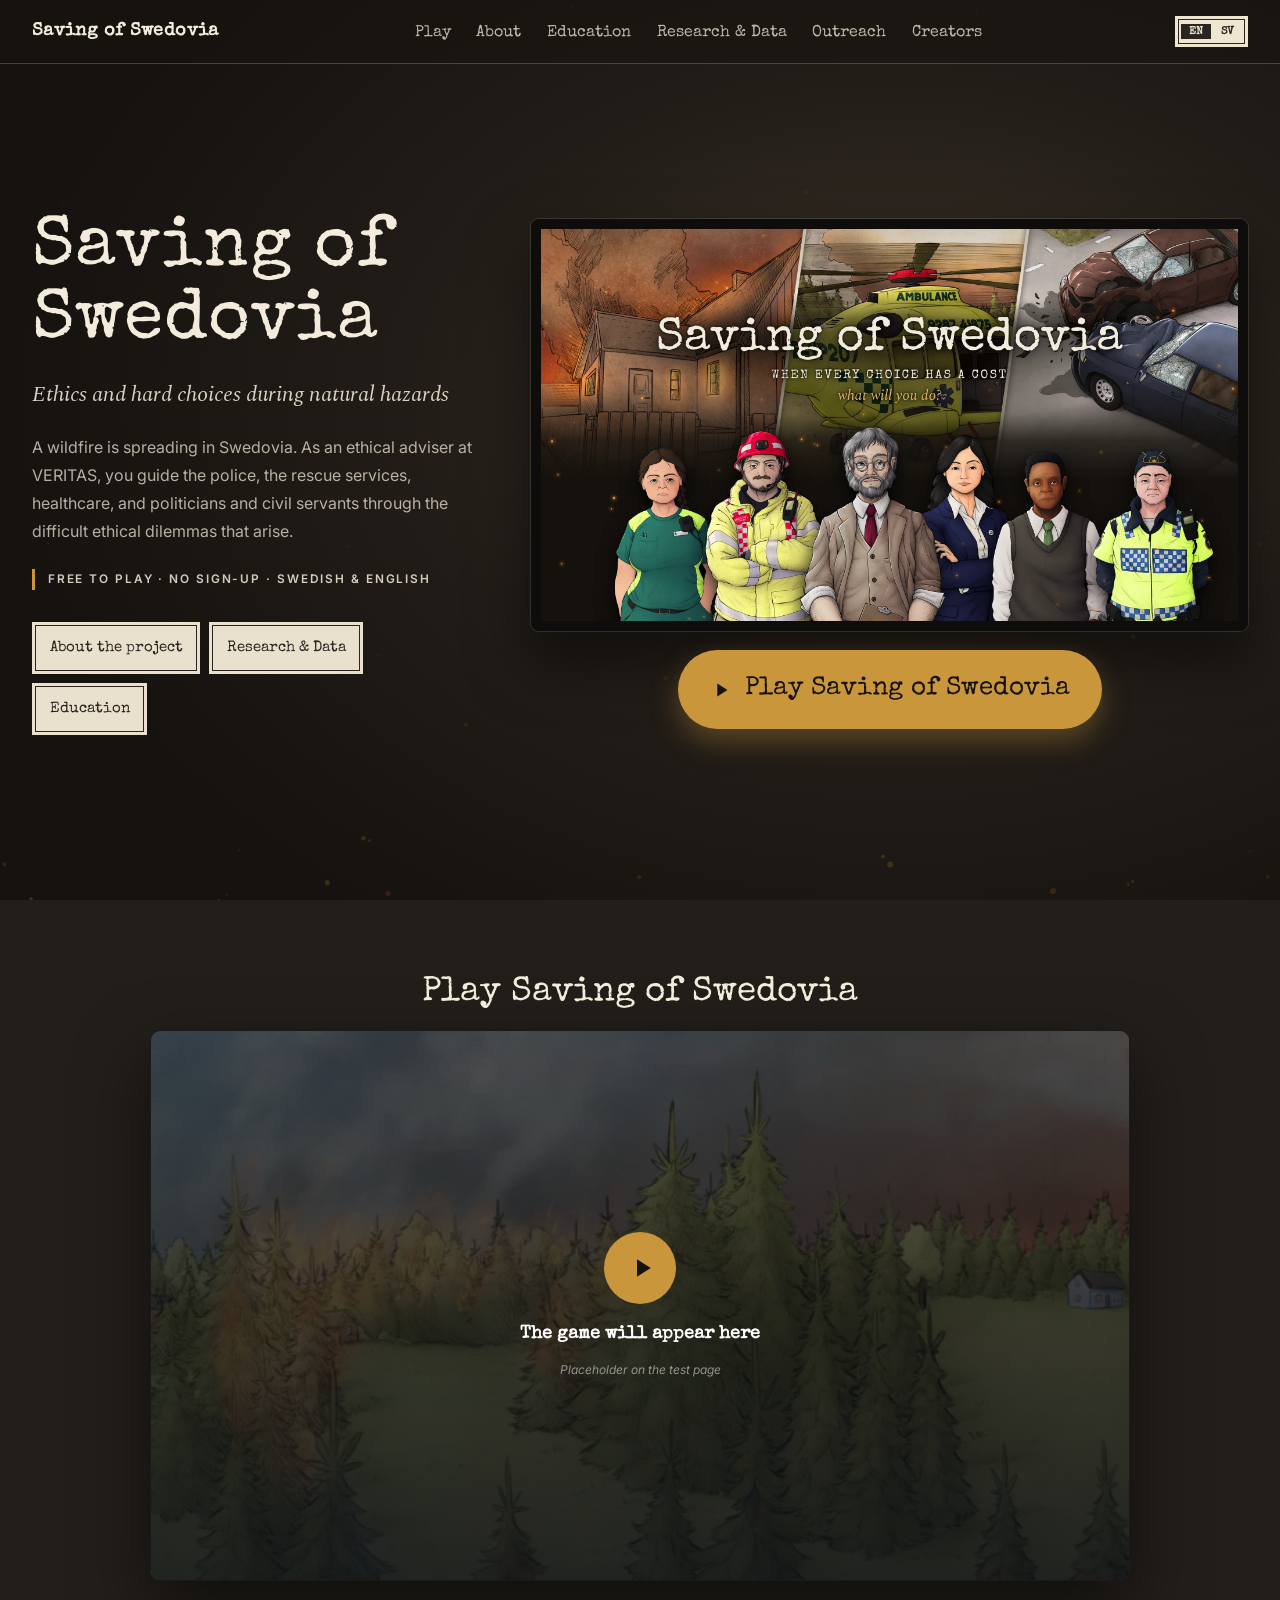
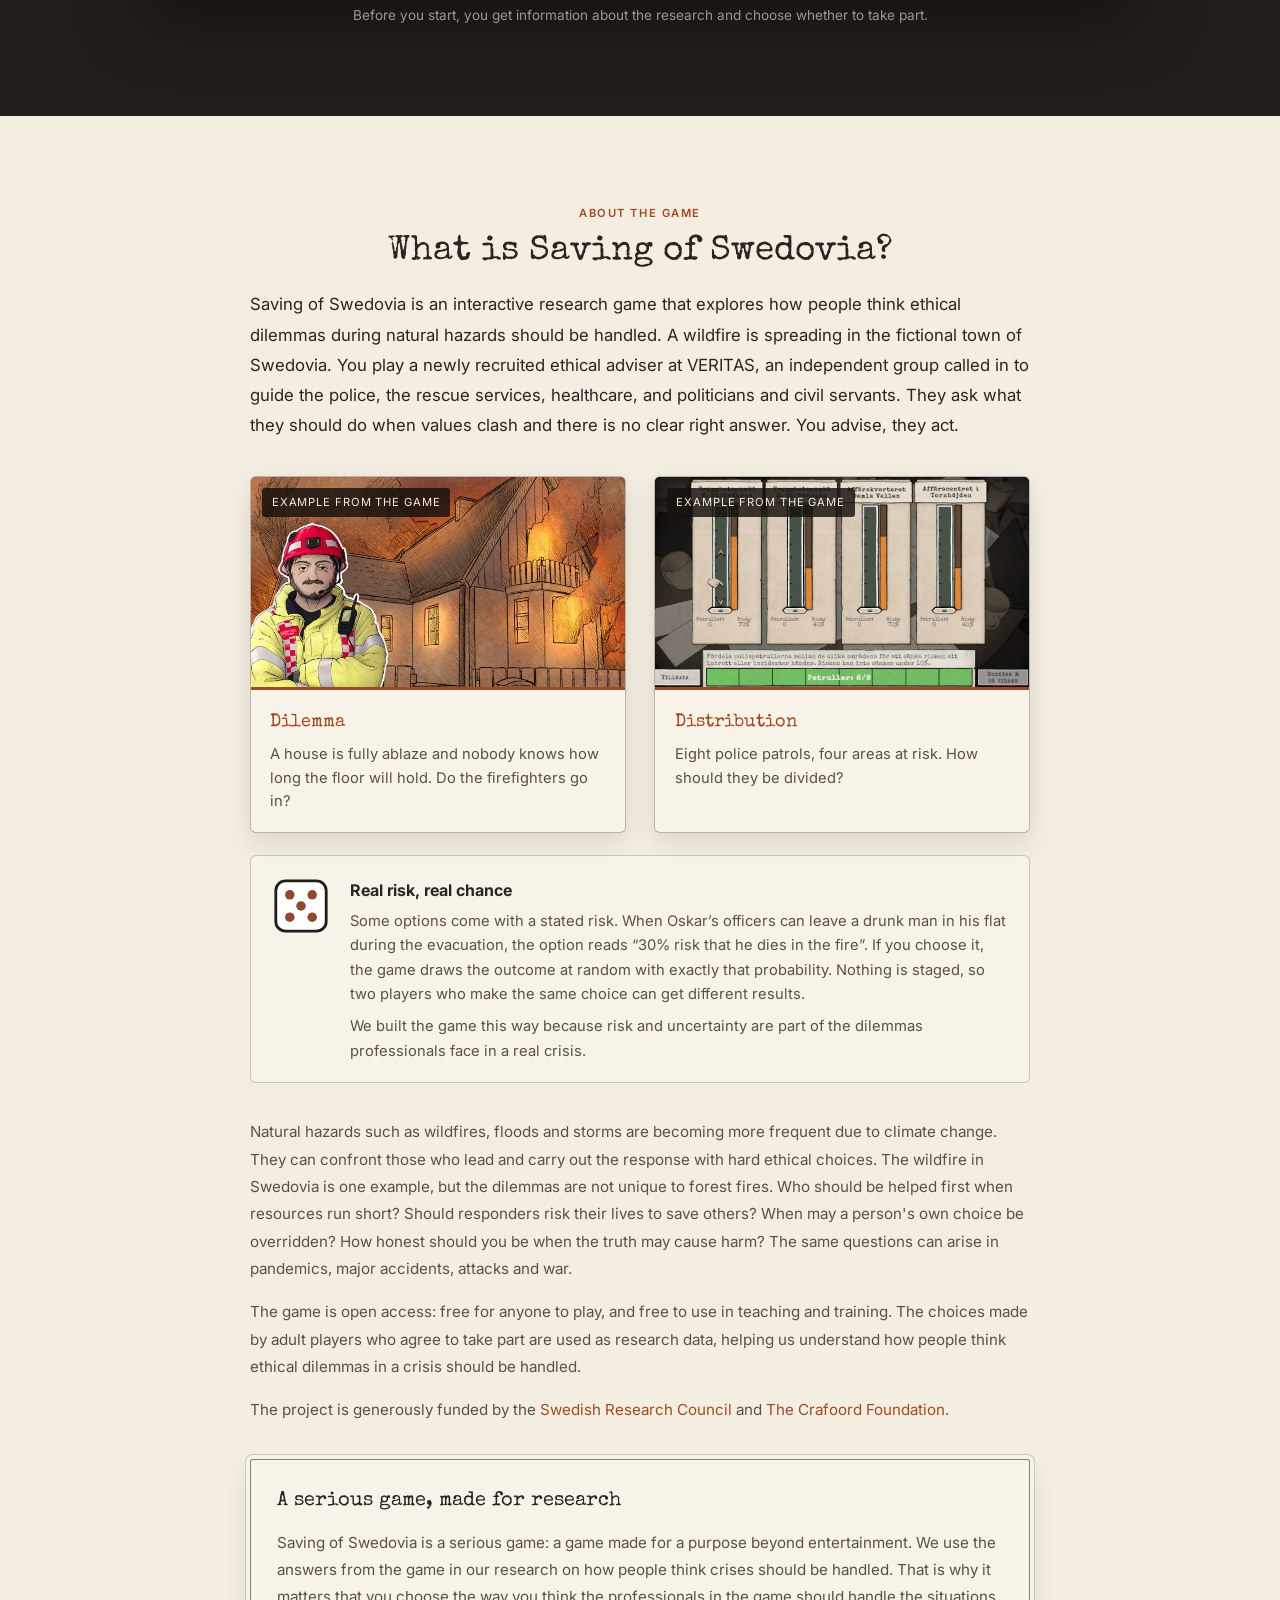
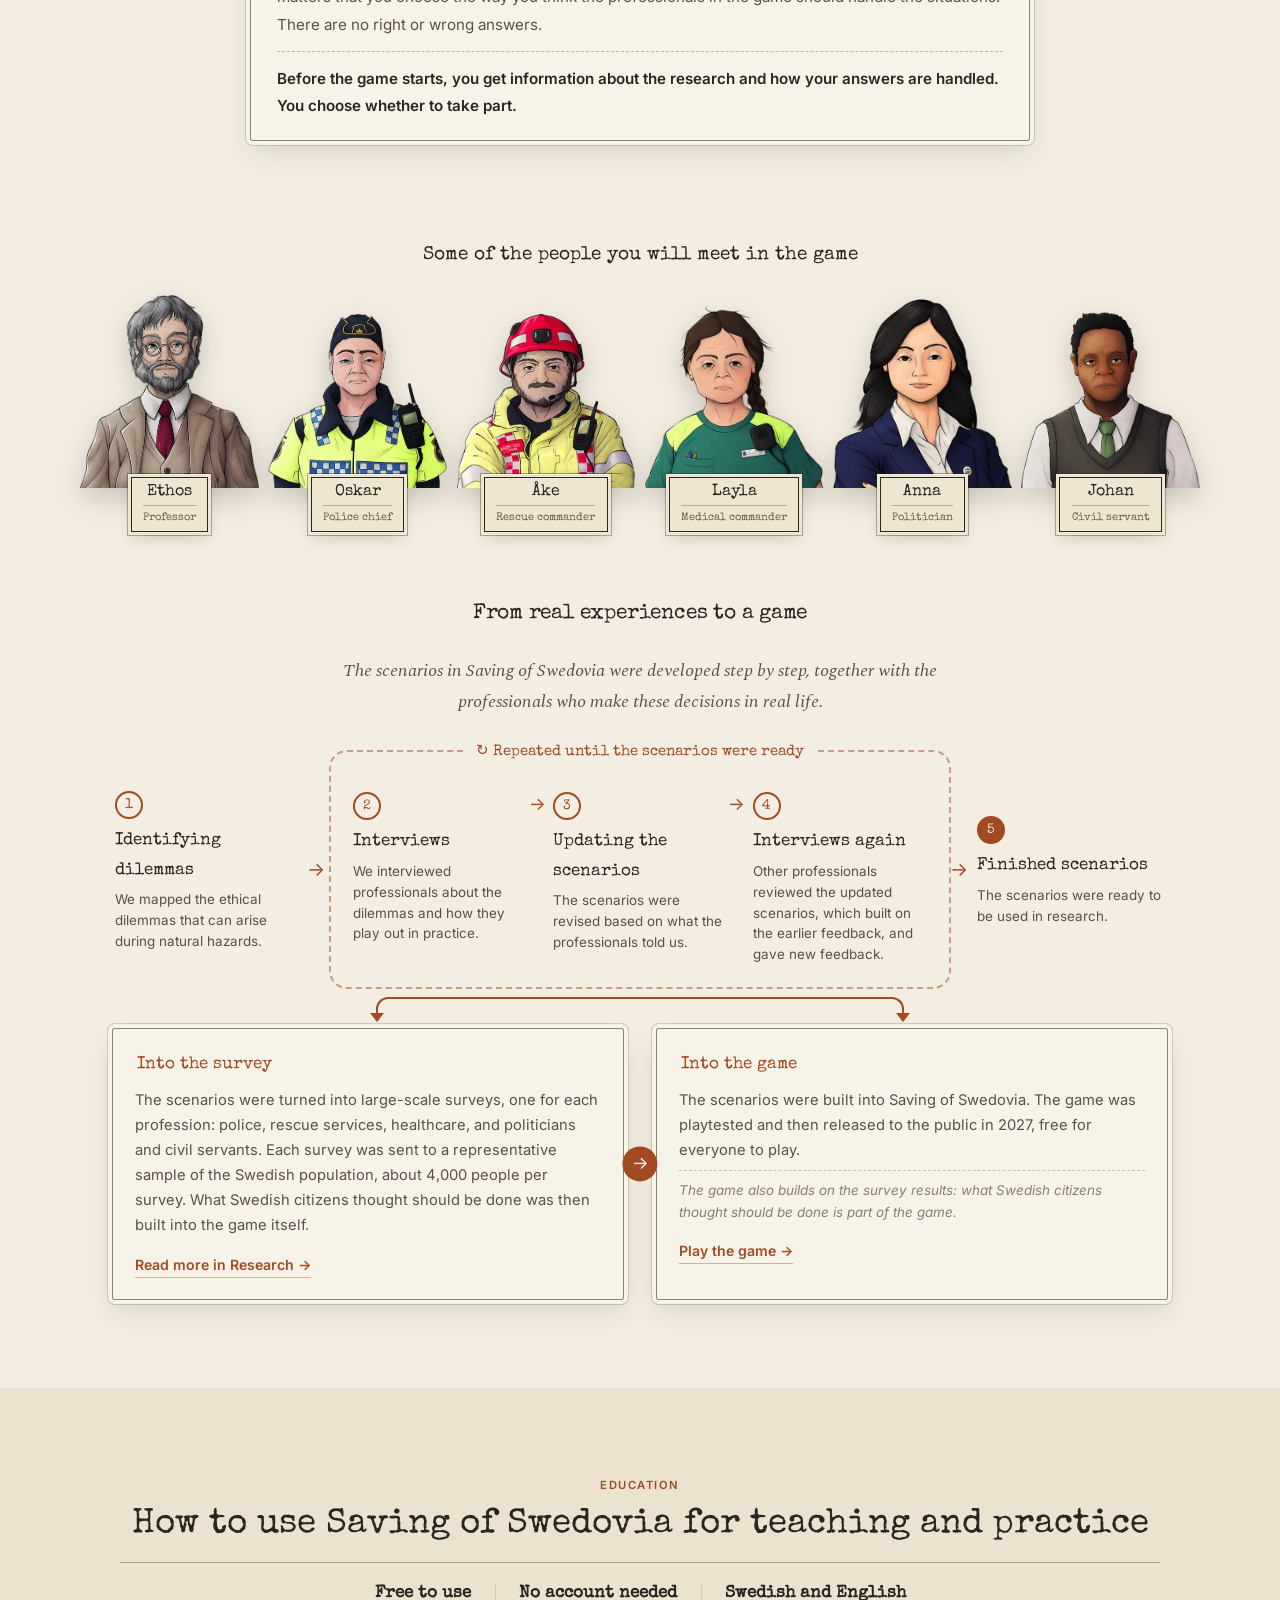
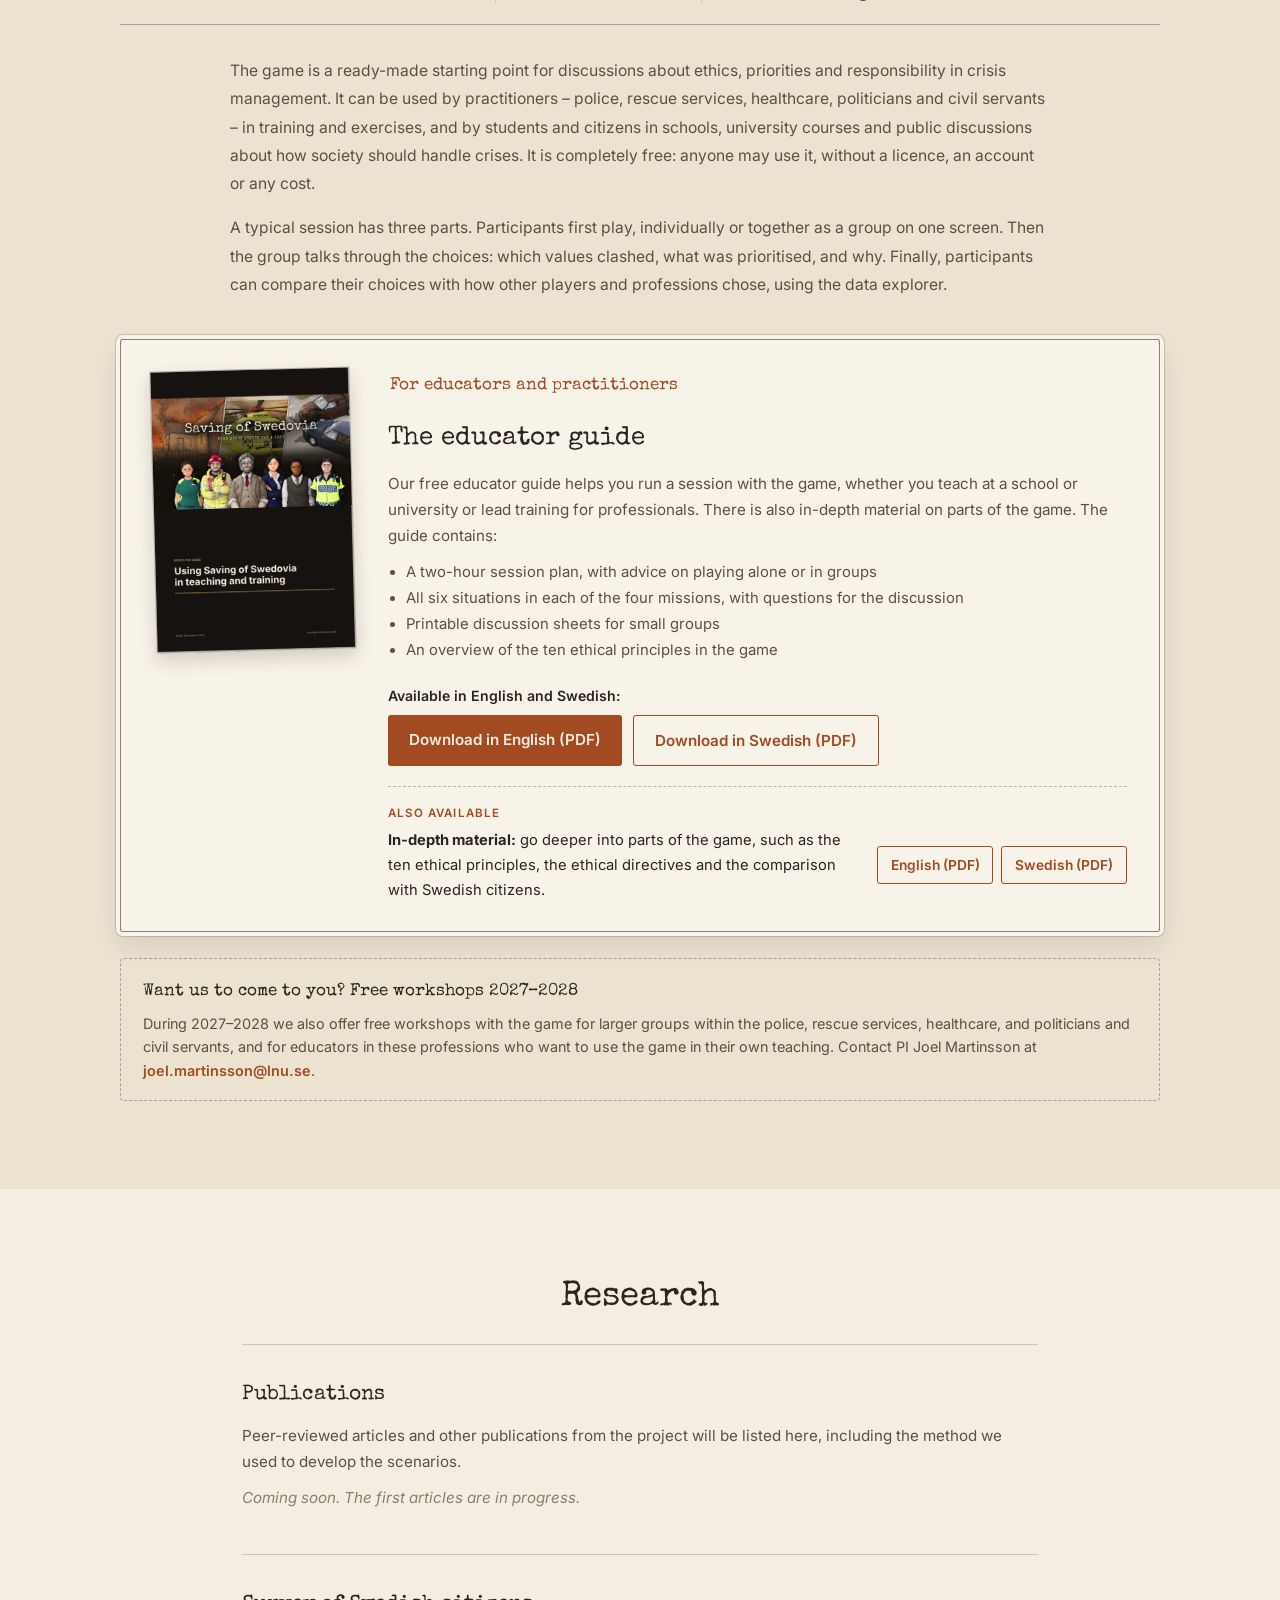
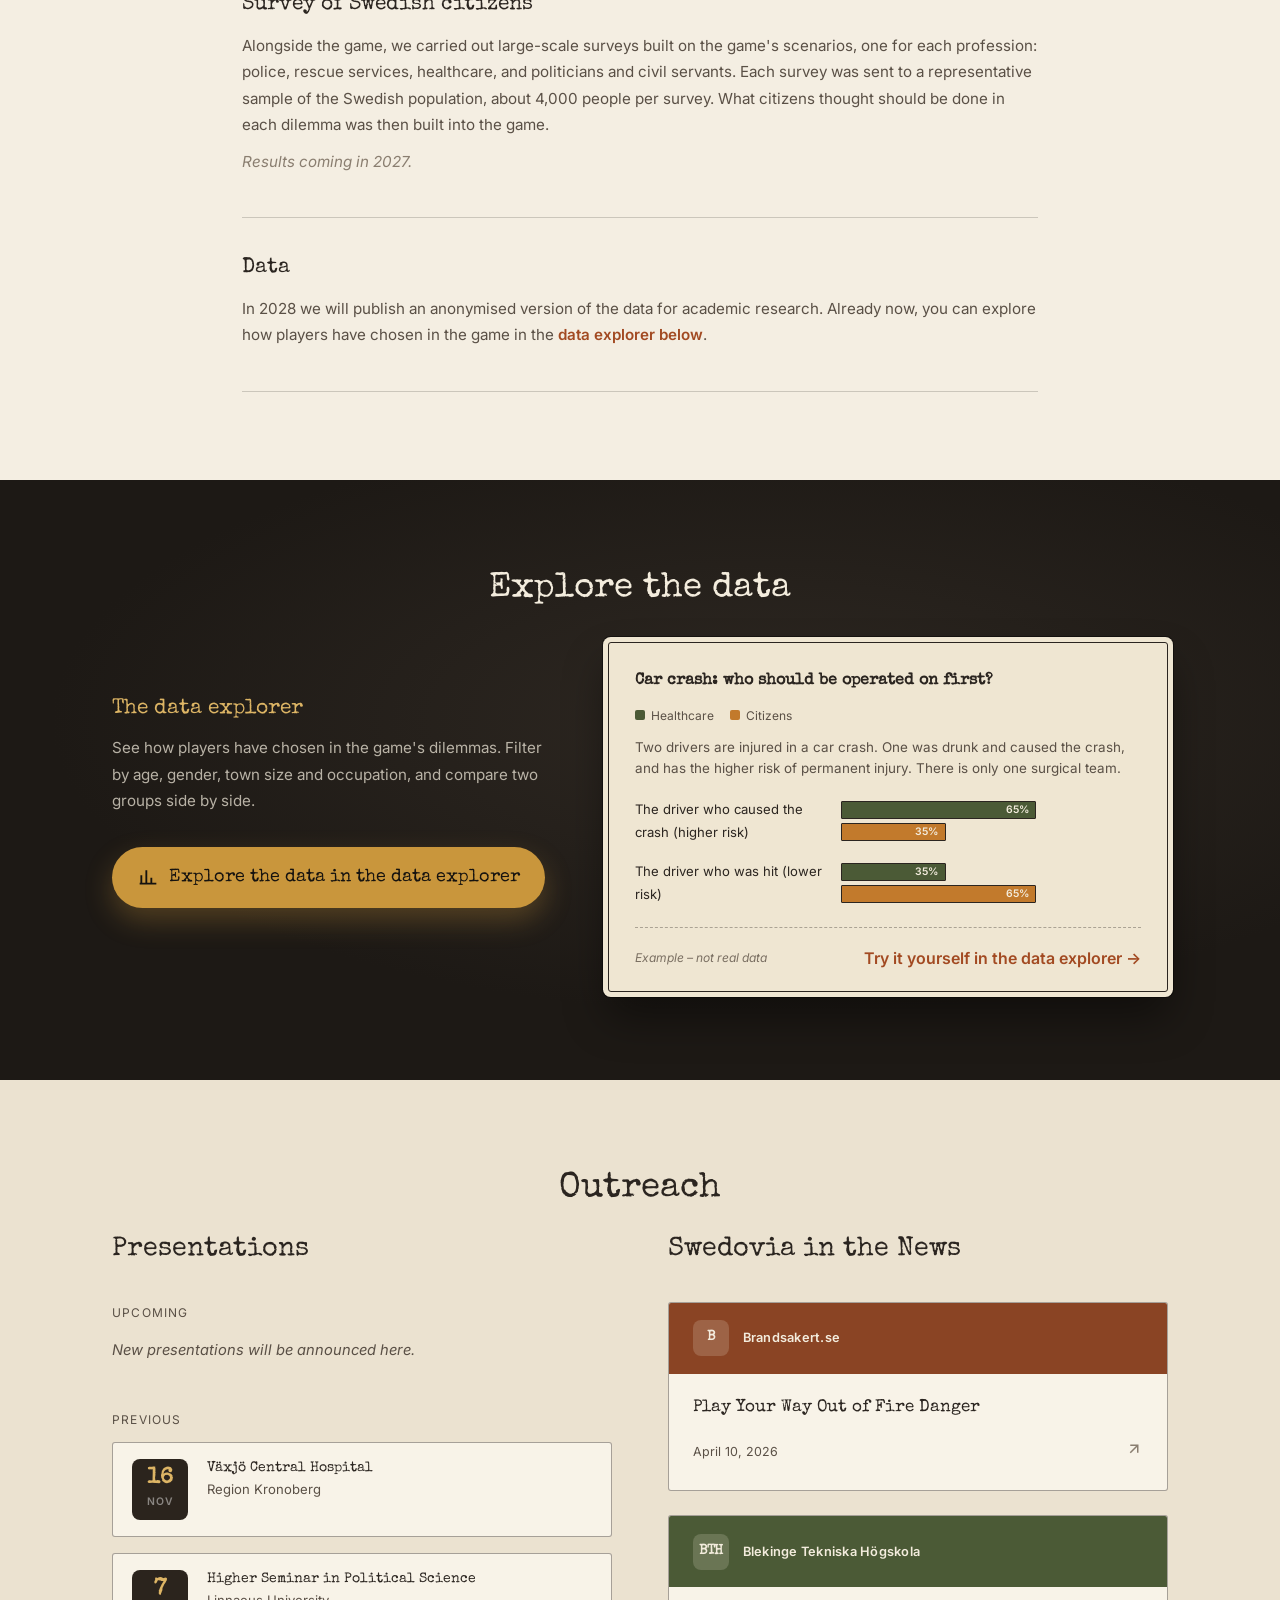
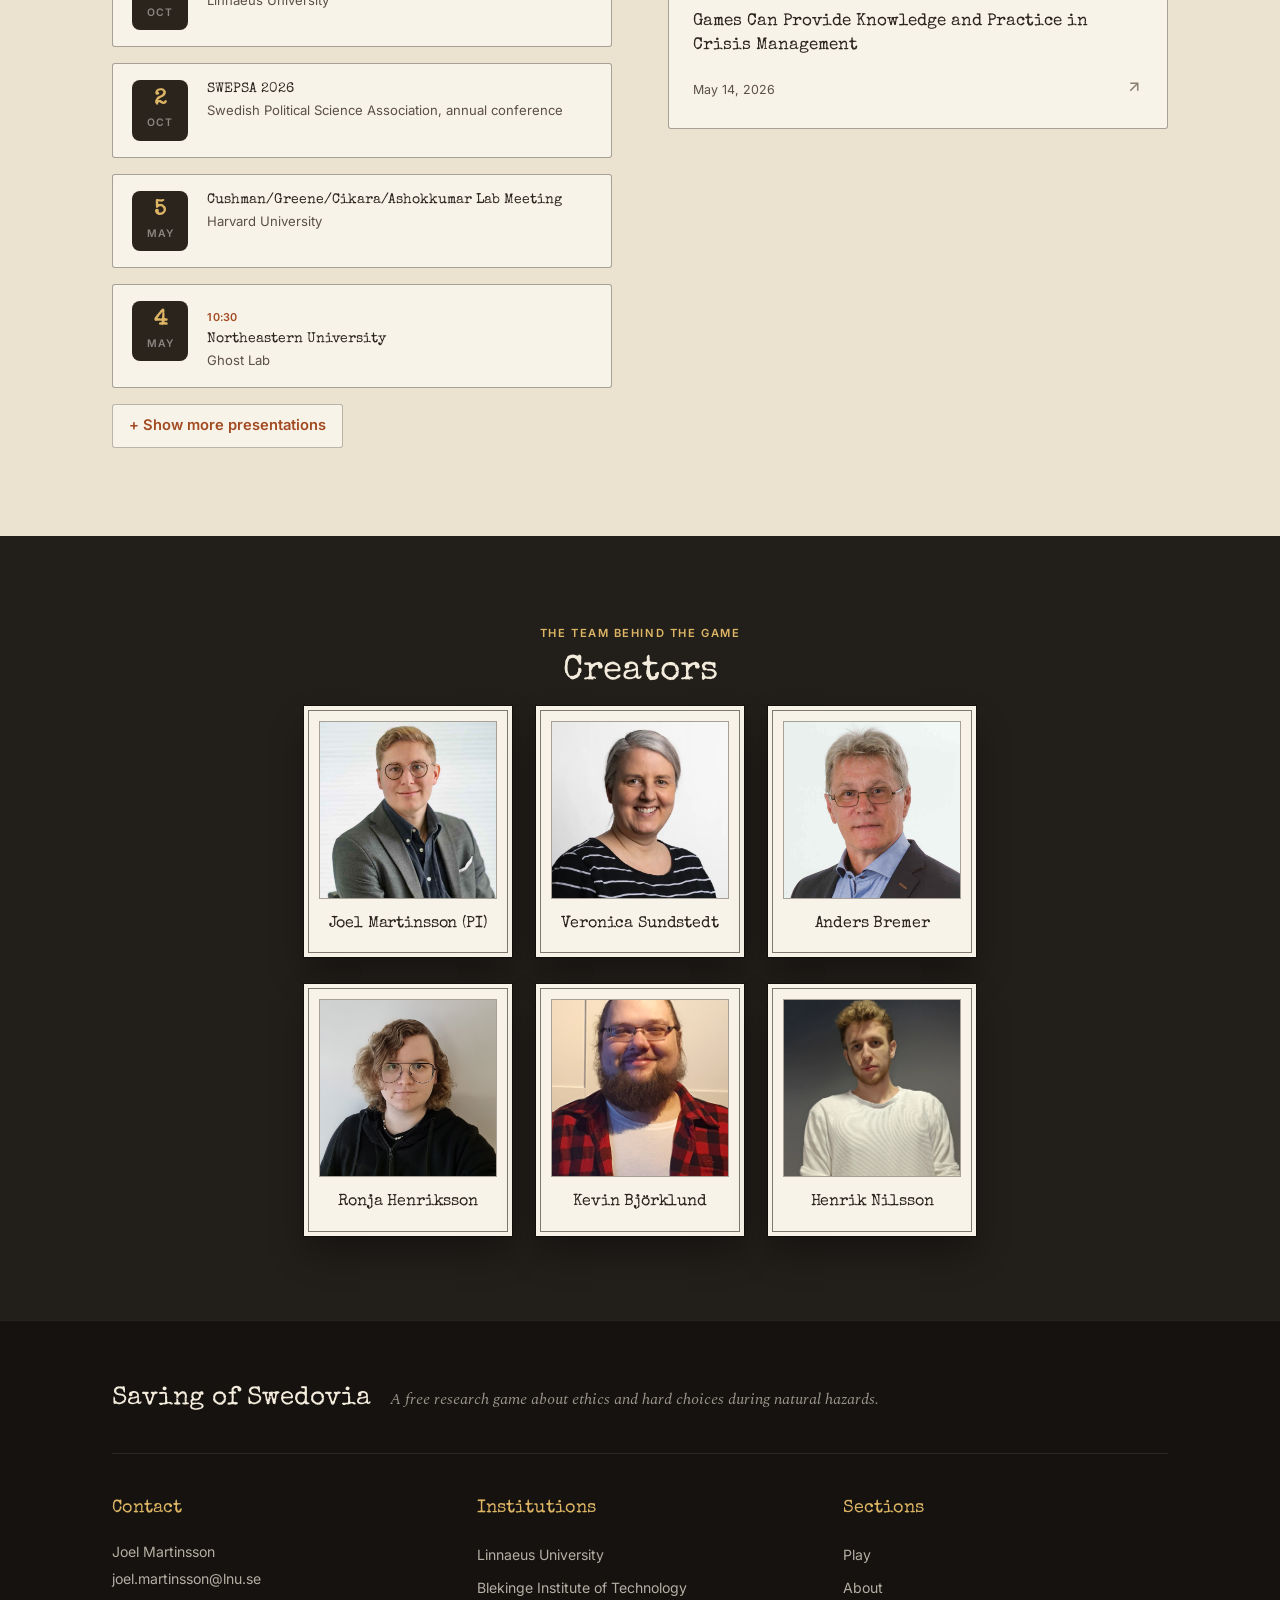
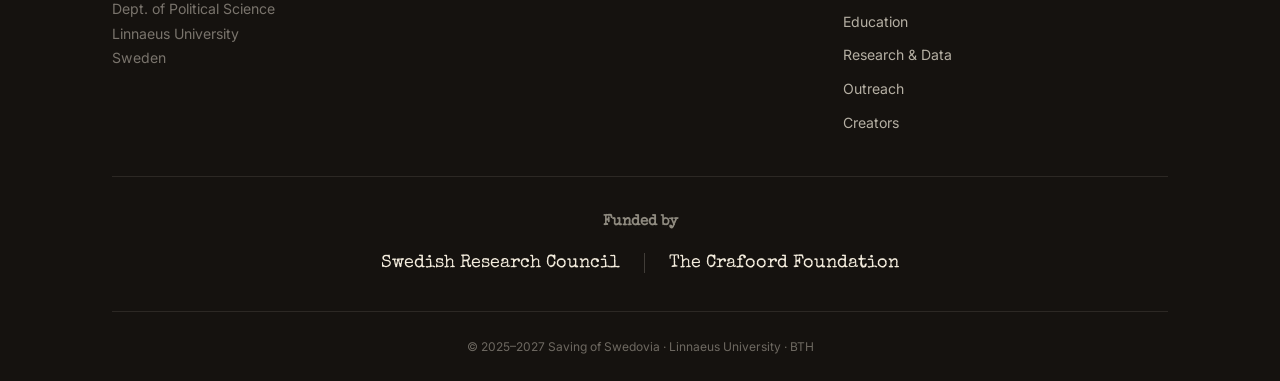
==== commit ce5c59cf: "Homepage: in-depth material (EN/SV PDFs) as 'Also available' row in the educator guide card Co-Autho" ====
--- a/index.html
+++ b/index.html
@@ -29,7 +29,7 @@
     <meta name="robots" content="index, follow">
     <meta name="google-site-verification" content="d3yPcQcrVs0xIo2dH055kTz5W8nP0IK_MBkobrfxz1A">
 
-    <link rel="stylesheet" href="css/style.css?v=34">
+    <link rel="stylesheet" href="css/style.css?v=35">
     <link rel="preconnect" href="https://fonts.googleapis.com">
     <link rel="preconnect" href="https://fonts.gstatic.com" crossorigin>
     <link href="https://fonts.googleapis.com/css2?family=Special+Elite&family=Spectral:ital@1&family=Space+Grotesk:wght@400;500;600;700&family=Inter:wght@300;400;500;600;700&display=swap" rel="stylesheet">
@@ -273,7 +273,7 @@
                 <div class="sos-guide-text">
                     <span class="sos-shot-kicker" data-en="For educators and practitioners" data-sv="För lärare, utbildare och yrkesverksamma">For educators and practitioners</span>
                     <h3 data-en="The educator guide" data-sv="Lärarhandledningen">The educator guide</h3>
-                    <p data-en="Our free educator guide helps you run a session with the game, whether you teach at a school or university or lead training for professionals. It contains:" data-sv="Med vår kostnadsfria lärarhandledning kan du hålla ett pass med spelet, oavsett om du undervisar i skolan eller på universitetet eller utbildar yrkesverksamma. I handledningen finns:">Our free educator guide helps you run a session with the game, whether you teach at a school or university or lead training for professionals. It contains:</p>
+                    <p data-en="Our free educator guide helps you run a session with the game, whether you teach at a school or university or lead training for professionals. There is also in-depth material on parts of the game. The guide contains:" data-sv="Med vår kostnadsfria lärarhandledning kan du hålla ett pass med spelet, oavsett om du undervisar i skolan eller på universitetet eller utbildar yrkesverksamma. Det finns också fördjupningsmaterial om delar av spelet. I handledningen finns:">Our free educator guide helps you run a session with the game, whether you teach at a school or university or lead training for professionals. There is also in-depth material on parts of the game. The guide contains:</p>
                     <ul class="sos-guide-list">
                         <li data-en="A two-hour session plan, with advice on playing alone or in groups" data-sv="Ett färdigt upplägg för två timmar, med tips om att spela enskilt eller i grupp">A two-hour session plan, with advice on playing alone or in groups</li>
                         <li data-en="All six situations in each of the four missions, with questions for the discussion" data-sv="Alla sex situationer i vart och ett av de fyra uppdragen, med frågor att diskutera">All six situations in each of the four missions, with questions for the discussion</li>
@@ -284,6 +284,14 @@
                     <div class="sos-guide-btns">
                         <a href="downloads/saving-of-swedovia-educator-guide.pdf" class="sos-guide-btn" download data-en="Download in English (PDF)" data-sv="Ladda ner på engelska (PDF)">Download in English (PDF)</a>
                         <a href="downloads/saving-of-swedovia-lararhandledning.pdf" class="sos-guide-btn sos-guide-btn--alt" download data-en="Download in Swedish (PDF)" data-sv="Ladda ner på svenska (PDF)">Download in Swedish (PDF)</a>
+                    </div>
+                    <div class="sos-indepth">
+                        <span class="sos-indepth-kicker" data-en="Also available" data-sv="Finns också">Also available</span>
+                        <p><b data-en="In-depth material:" data-sv="Fördjupningsmaterial:">In-depth material:</b> <span data-en="go deeper into parts of the game, such as the ten ethical principles, the ethical directives and the comparison with Swedish citizens." data-sv="gå djupare i delar av spelet, som de tio etiska principerna, de etiska direktiven och jämförelsen med svenska medborgare.">go deeper into parts of the game, such as the ten ethical principles, the ethical directives and the comparison with Swedish citizens.</span></p>
+                        <div class="sos-indepth-btns">
+                            <a href="downloads/saving-of-swedovia-in-depth-material.pdf" download data-en="English (PDF)" data-sv="Engelska (PDF)">English (PDF)</a>
+                            <a href="downloads/saving-of-swedovia-fordjupningsmaterial.pdf" download data-en="Swedish (PDF)" data-sv="Svenska (PDF)">Swedish (PDF)</a>
+                        </div>
                     </div>
                 </div>
             </div>
--- a/css/style.css
+++ b/css/style.css
@@ -1344,3 +1344,11 @@
 .sos-home .sos-fork-arrow--l{left:calc(25% + 1px)}
 .sos-home .sos-fork-arrow--r{left:calc(75% - 1px)}
 @media(max-width:900px){.sos-home .sos-fork-arrow{display:none}}
+/* In-depth material link inside the educator guide card (homepage only) */
+.sos-home .sos-indepth{margin-top:1.2rem;padding-top:1rem;border-top:1px dashed rgba(43,37,32,.3);display:grid;grid-template-columns:1fr auto;gap:.3rem 1rem;align-items:center}
+.sos-home .sos-indepth-kicker{grid-column:1/-1;font-size:.72rem;letter-spacing:.1em;text-transform:uppercase;color:var(--accent);font-weight:600}
+.sos-home .sos-guide-text .sos-indepth p{margin:0;font-size:.92rem;color:var(--text)}
+.sos-home .sos-indepth-btns{display:flex;gap:.5rem;flex-wrap:wrap}
+.sos-home .sos-indepth-btns a{font-size:.86rem;font-weight:600;color:var(--accent);border:1.5px solid var(--accent);border-radius:3px;padding:.35rem .8rem;text-decoration:none;white-space:nowrap}
+.sos-home .sos-indepth-btns a:hover{background:var(--accent);color:var(--cream)}
+@media(max-width:700px){.sos-home .sos-indepth{grid-template-columns:1fr}}
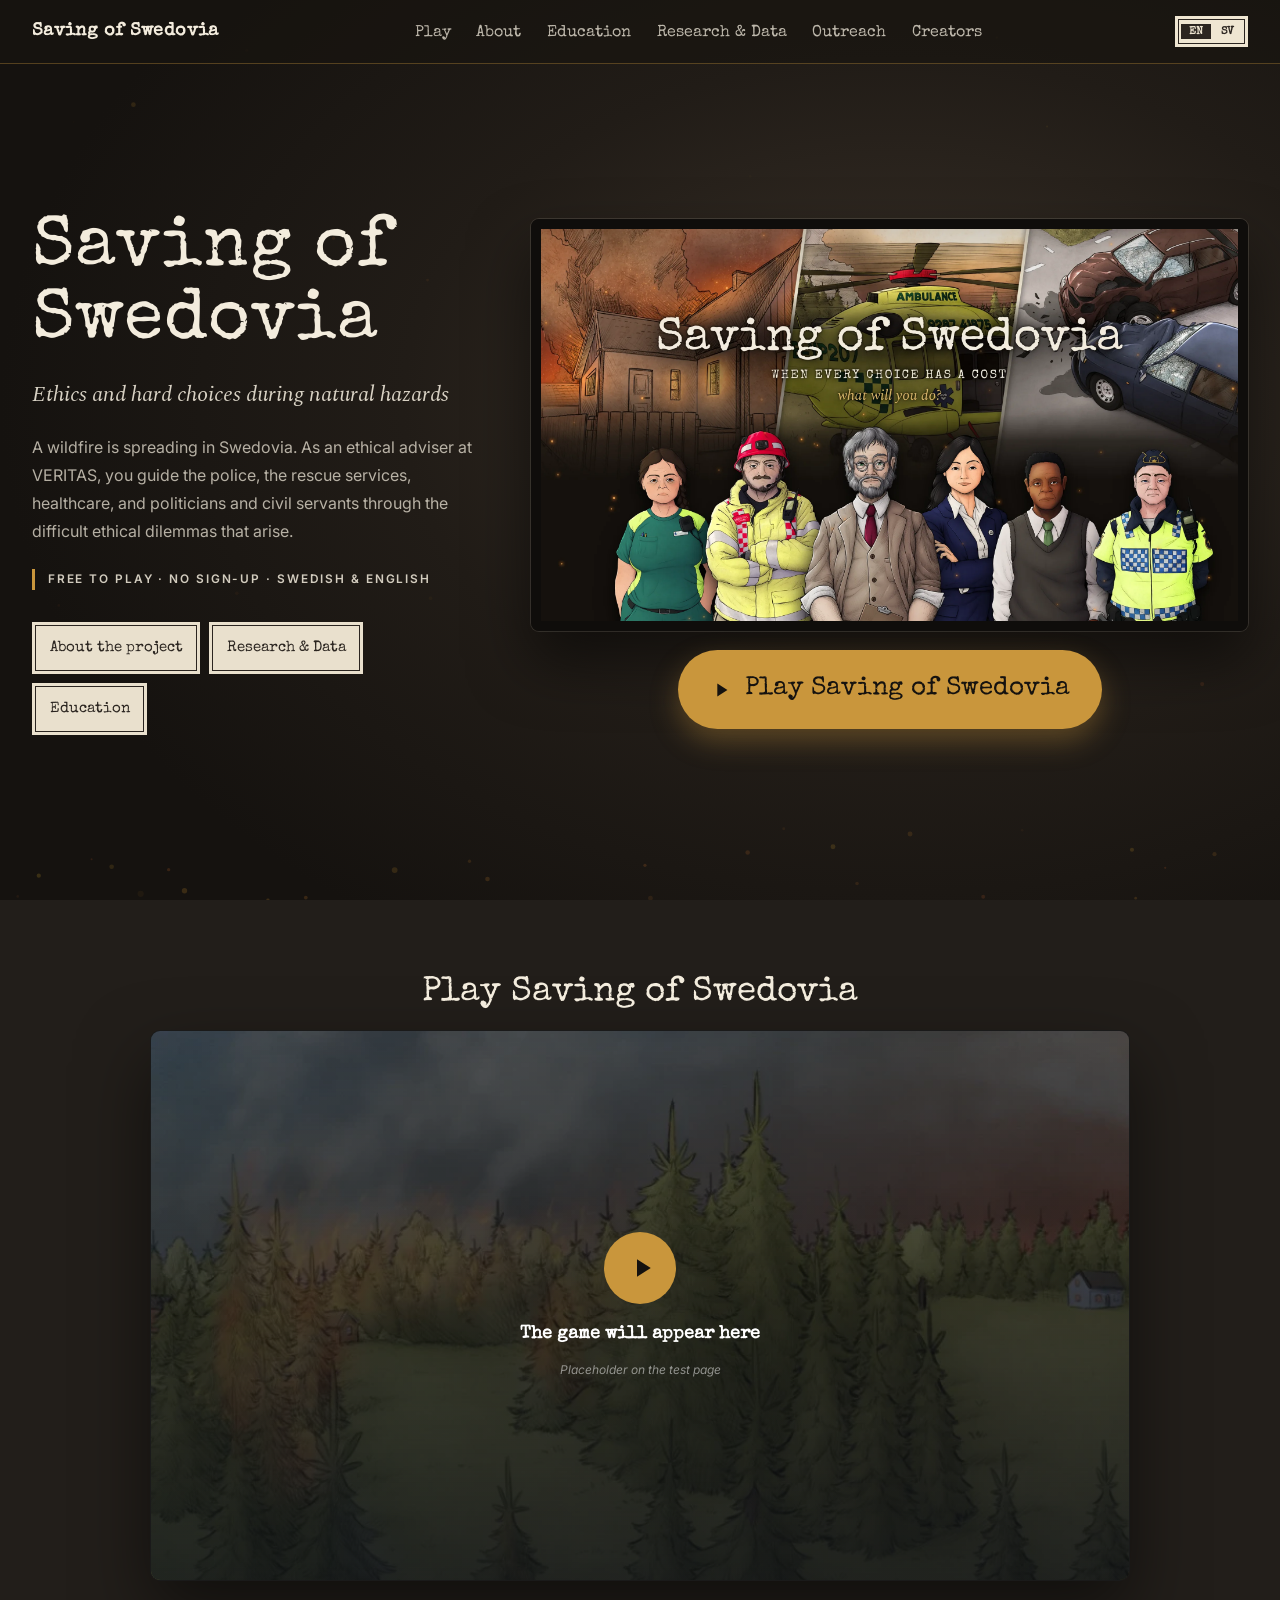
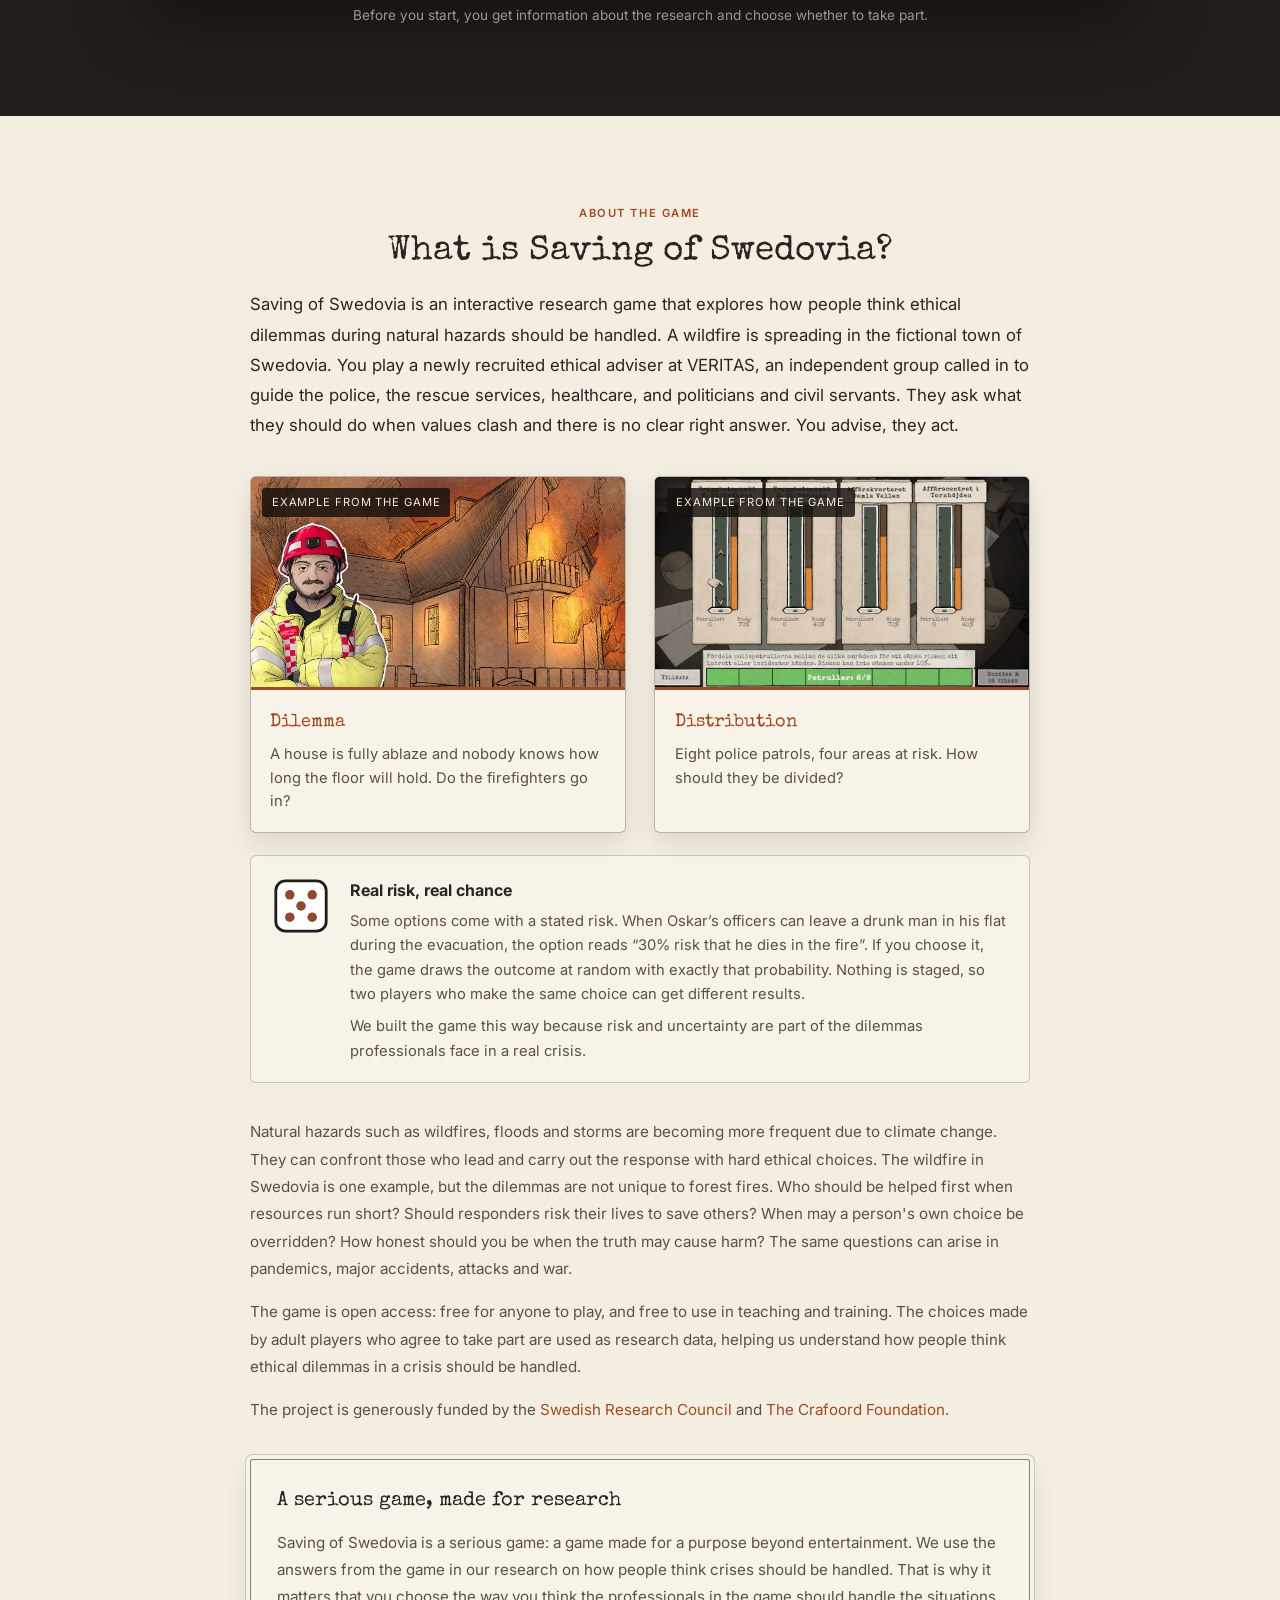
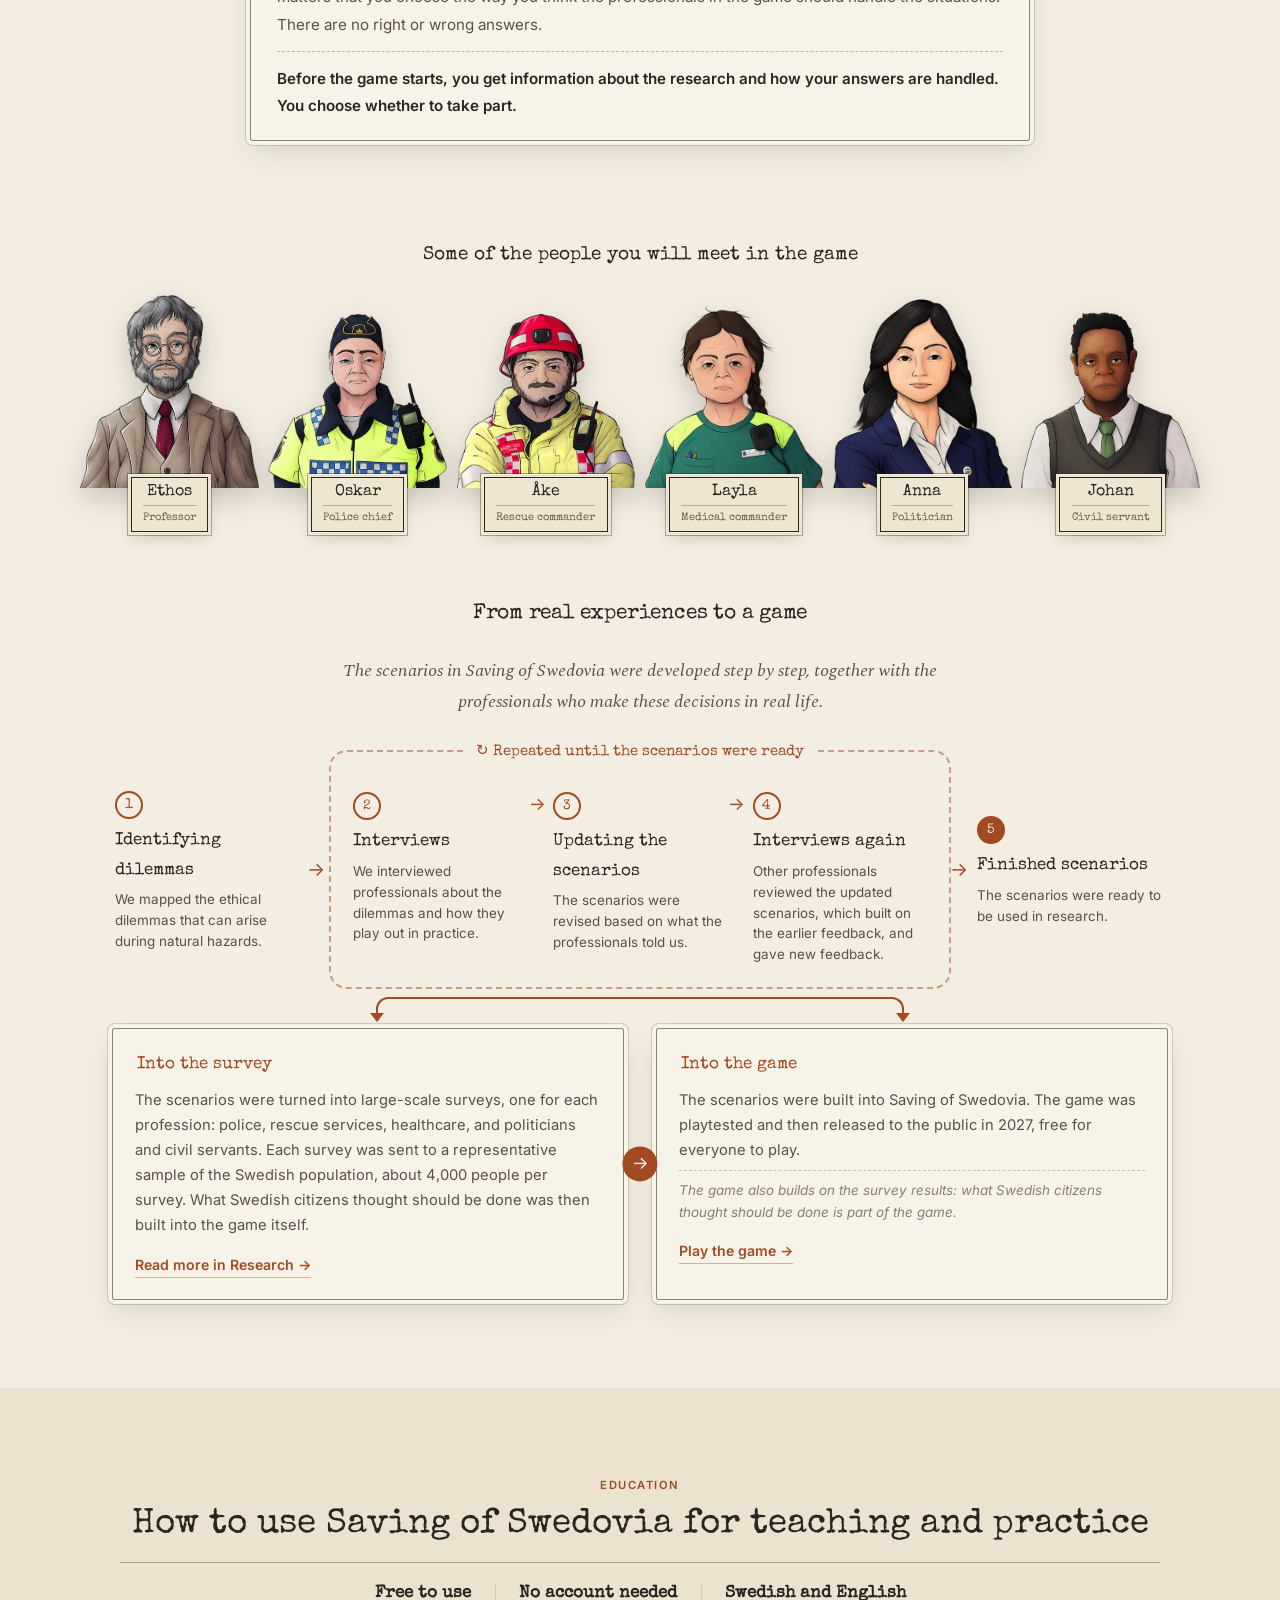
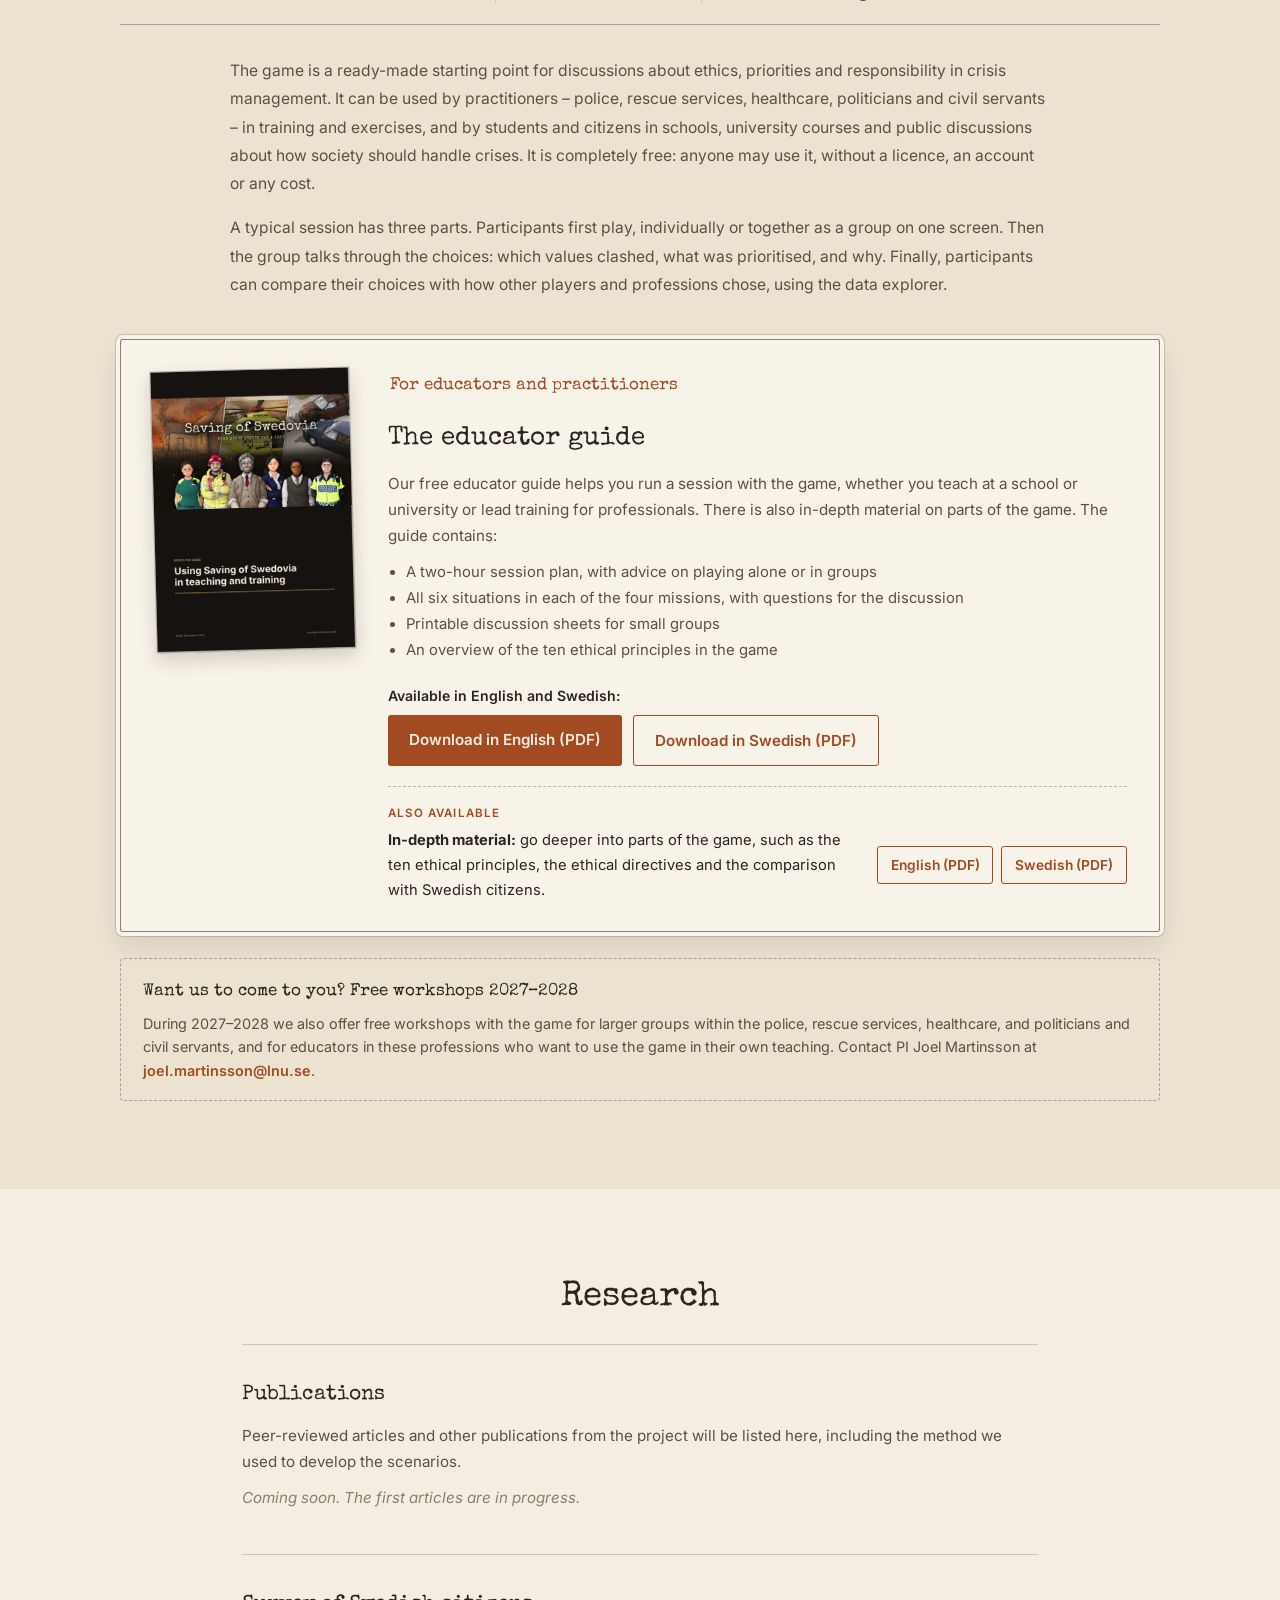
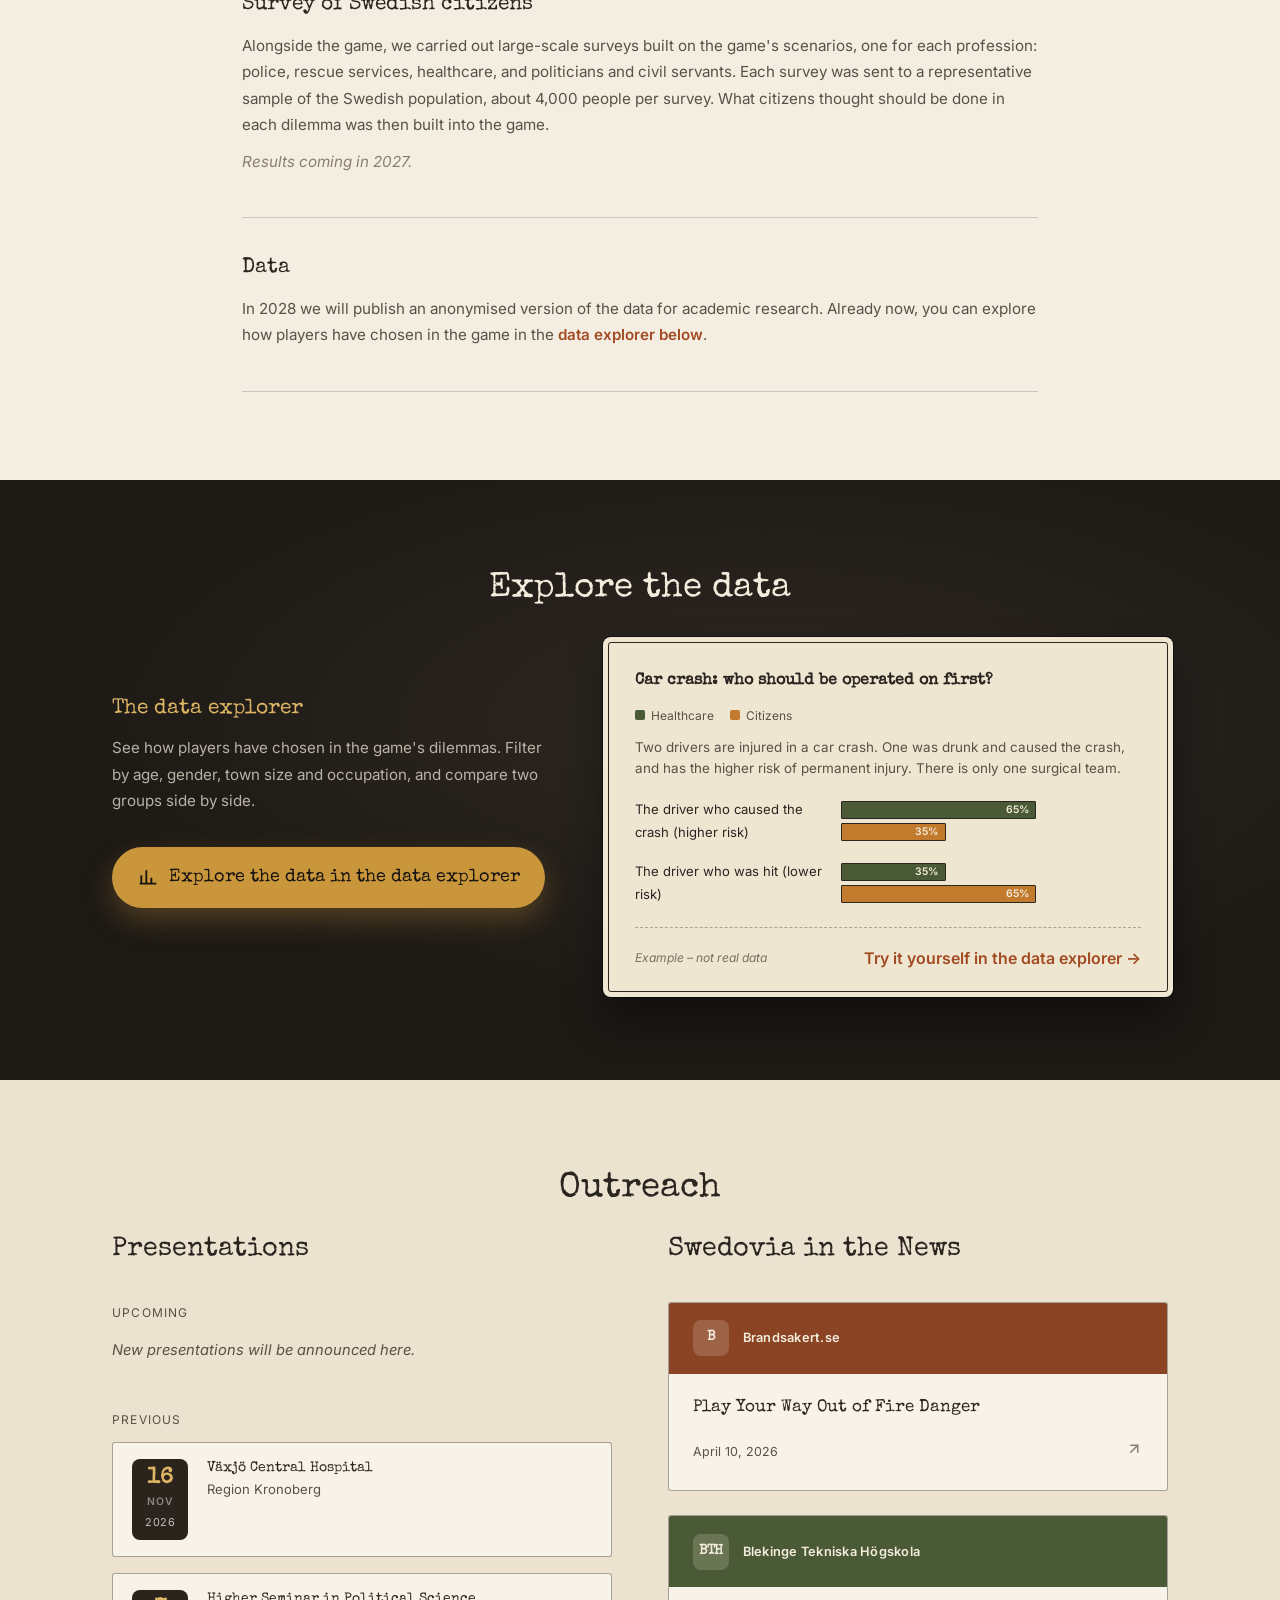
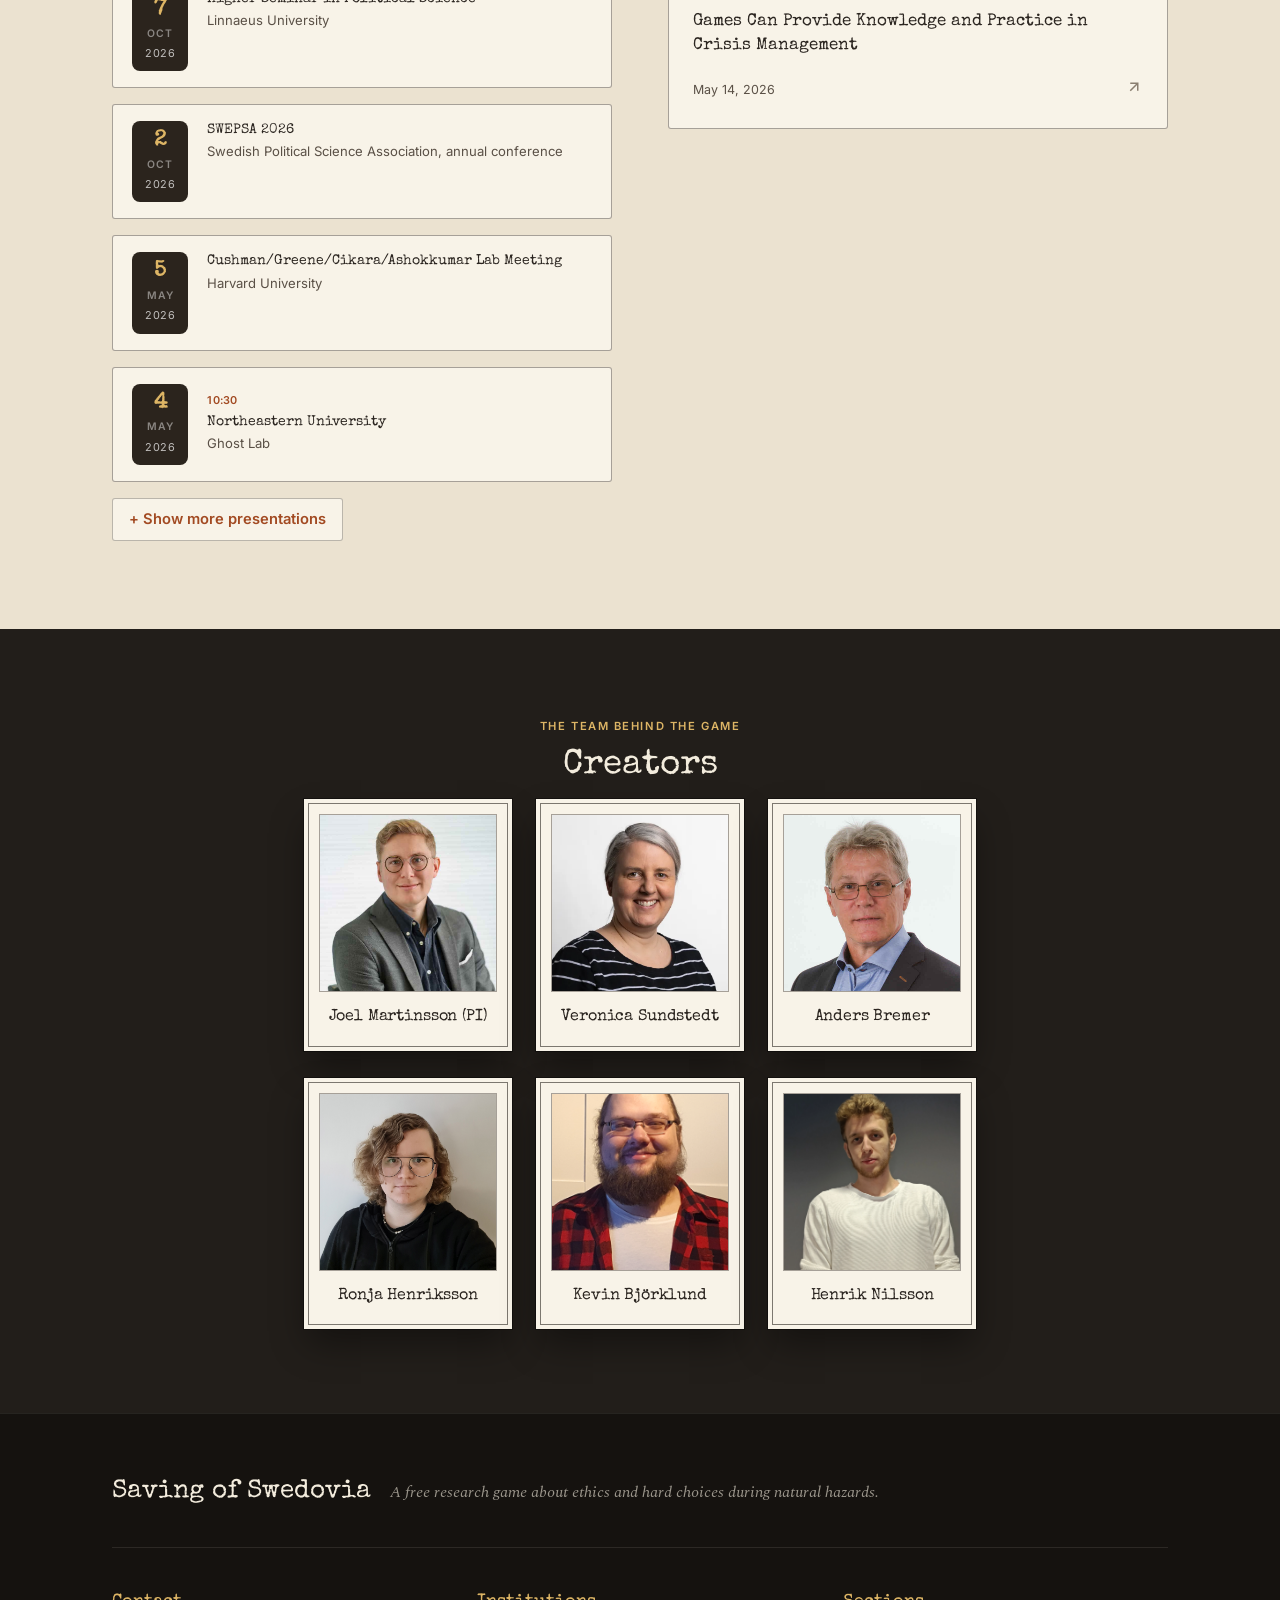
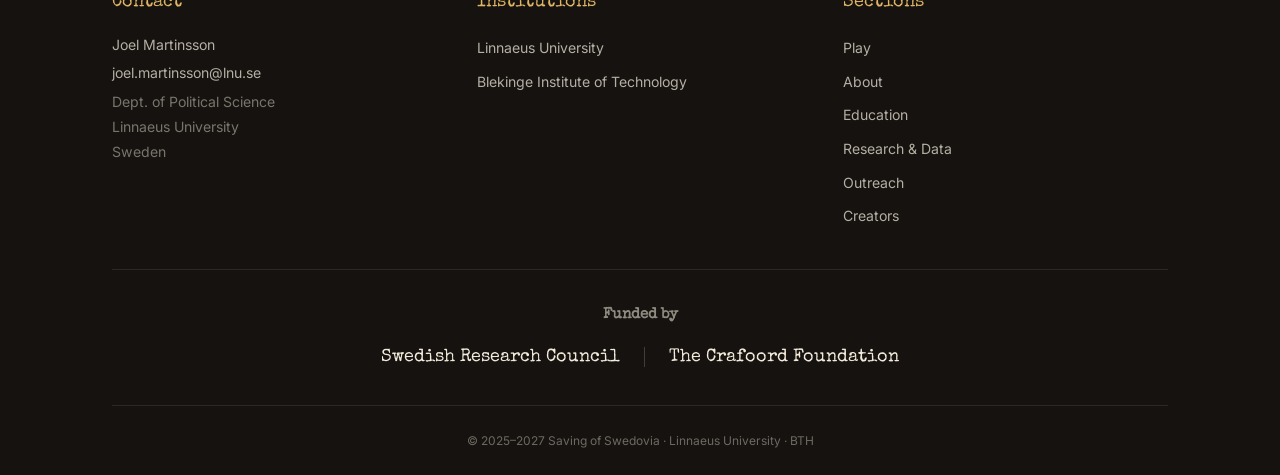
==== commit caf359ef: "Homepage: year on presentation dates Co-Authored-By: Claude Opus 5.5 <noreply@anthropic.com> Claude-" ====
--- a/index.html
+++ b/index.html
@@ -29,7 +29,7 @@
     <meta name="robots" content="index, follow">
     <meta name="google-site-verification" content="d3yPcQcrVs0xIo2dH055kTz5W8nP0IK_MBkobrfxz1A">
 
-    <link rel="stylesheet" href="css/style.css?v=35">
+    <link rel="stylesheet" href="css/style.css?v=36">
     <link rel="preconnect" href="https://fonts.googleapis.com">
     <link rel="preconnect" href="https://fonts.gstatic.com" crossorigin>
     <link href="https://fonts.googleapis.com/css2?family=Special+Elite&family=Spectral:ital@1&family=Space+Grotesk:wght@400;500;600;700&family=Inter:wght@300;400;500;600;700&display=swap" rel="stylesheet">
@@ -402,6 +402,7 @@
                         <div class="presentation-date">
                             <span class="pres-day">16</span>
                             <span class="pres-month">Nov</span>
+                            <span class="pres-year">2026</span>
                         </div>
                         <div class="presentation-info">
                             <h4 data-en="Växjö Central Hospital" data-sv="Centrallasarettet Växjö">Växjö Central Hospital</h4>
@@ -412,6 +413,7 @@
                         <div class="presentation-date">
                             <span class="pres-day">7</span>
                             <span class="pres-month">Oct</span>
+                            <span class="pres-year">2026</span>
                         </div>
                         <div class="presentation-info">
                             <h4 data-en="Higher Seminar in Political Science" data-sv="Högre seminarium i statsvetenskap">Higher Seminar in Political Science</h4>
@@ -422,6 +424,7 @@
                         <div class="presentation-date">
                             <span class="pres-day">2</span>
                             <span class="pres-month">Oct</span>
+                            <span class="pres-year">2026</span>
                         </div>
                         <div class="presentation-info">
                             <h4 data-en="SWEPSA 2026" data-sv="SWEPSA 2026">SWEPSA 2026</h4>
@@ -432,6 +435,7 @@
                         <div class="presentation-date">
                             <span class="pres-day">5</span>
                             <span class="pres-month">May</span>
+                            <span class="pres-year">2026</span>
                         </div>
                         <div class="presentation-info">
                             <h4><a href="https://www.joshua-greene.net" target="_blank" rel="noopener" data-en="Cushman/Greene/Cikara/Ashokkumar Lab Meeting" data-sv="Cushman/Greene/Cikara/Ashokkumar Lab Meeting">Cushman/Greene/Cikara/Ashokkumar Lab Meeting</a></h4>
@@ -442,6 +446,7 @@
                         <div class="presentation-date">
                             <span class="pres-day">4</span>
                             <span class="pres-month">May</span>
+                            <span class="pres-year">2026</span>
                         </div>
                         <div class="presentation-info">
                             <span class="pres-time">10:30</span>
@@ -458,6 +463,7 @@
                         <div class="presentation-date">
                             <span class="pres-day">16</span>
                             <span class="pres-month">Mar</span>
+                            <span class="pres-year">2026</span>
                         </div>
                         <div class="presentation-info">
                             <span class="pres-time">12:00</span>
@@ -469,6 +475,7 @@
                         <div class="presentation-date">
                             <span class="pres-day">4</span>
                             <span class="pres-month">Mar</span>
+                            <span class="pres-year">2026</span>
                         </div>
                         <div class="presentation-info">
                             <span class="pres-time">10:00</span>
@@ -480,6 +487,7 @@
                         <div class="presentation-date">
                             <span class="pres-day">16</span>
                             <span class="pres-month">Feb</span>
+                            <span class="pres-year">2026</span>
                         </div>
                         <div class="presentation-info">
                             <span class="pres-time">13:00</span>
--- a/css/style.css
+++ b/css/style.css
@@ -1352,3 +1352,6 @@
 .sos-home .sos-indepth-btns a{font-size:.86rem;font-weight:600;color:var(--accent);border:1.5px solid var(--accent);border-radius:3px;padding:.35rem .8rem;text-decoration:none;white-space:nowrap}
 .sos-home .sos-indepth-btns a:hover{background:var(--accent);color:var(--cream)}
 @media(max-width:700px){.sos-home .sos-indepth{grid-template-columns:1fr}}
+/* Year under the month in presentation date blocks (homepage only) */
+.sos-home .pres-year{display:block;font-size:.68rem;letter-spacing:.06em;opacity:.7;margin-top:.1rem}
+@media(max-width:768px){.sos-home .pres-year{display:inline;margin-top:0}}
